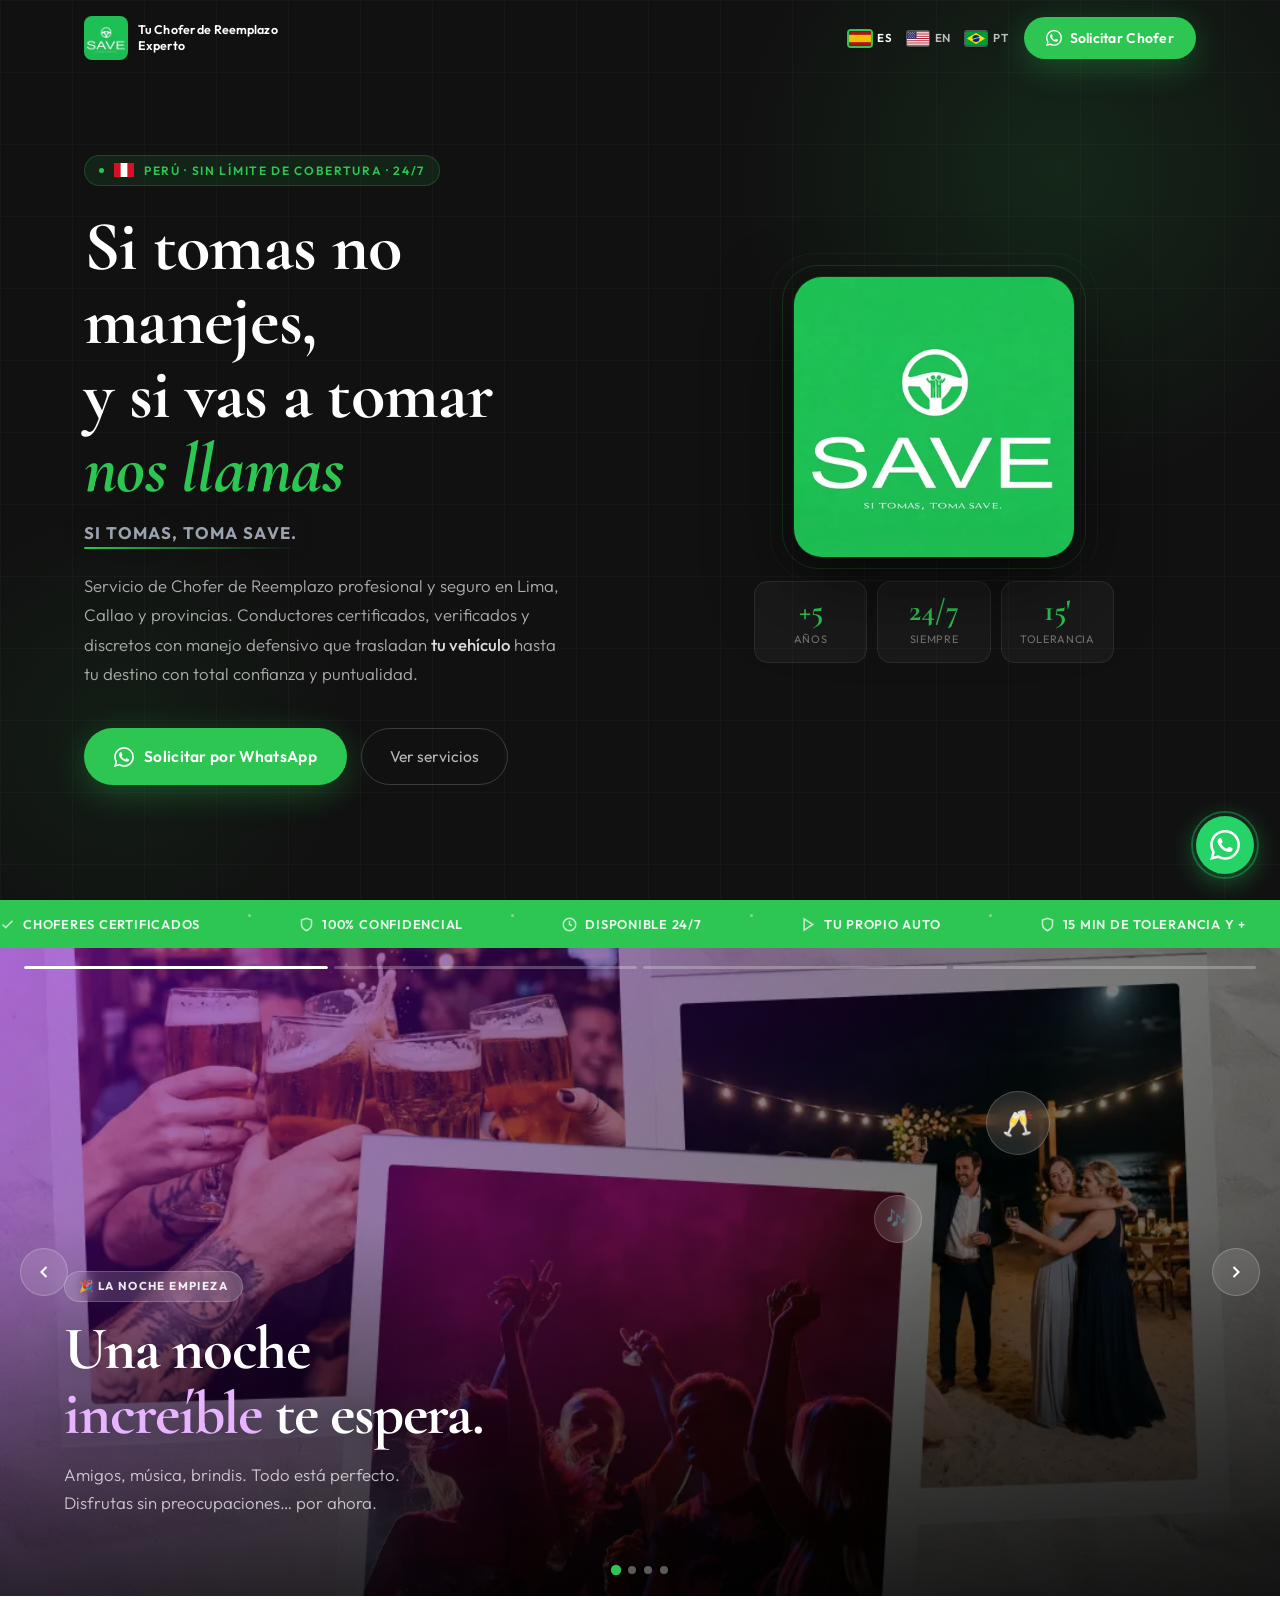
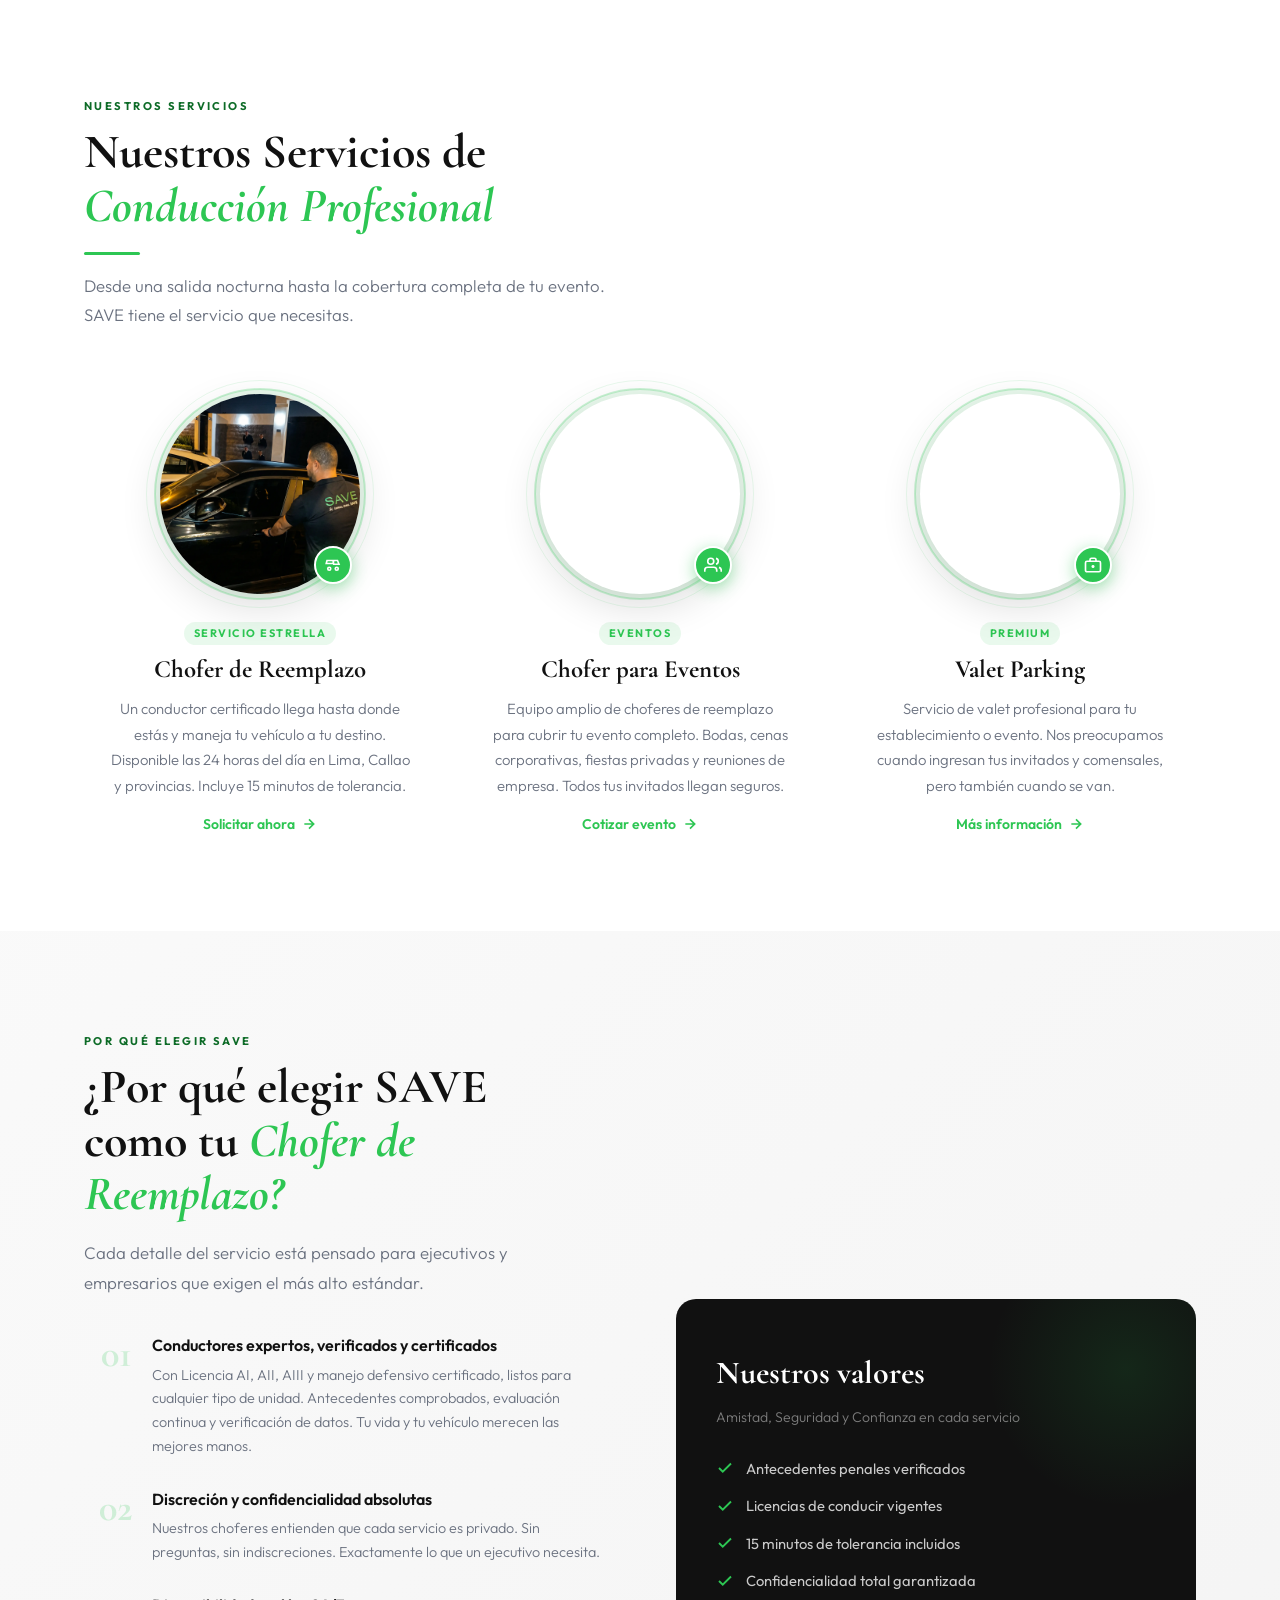
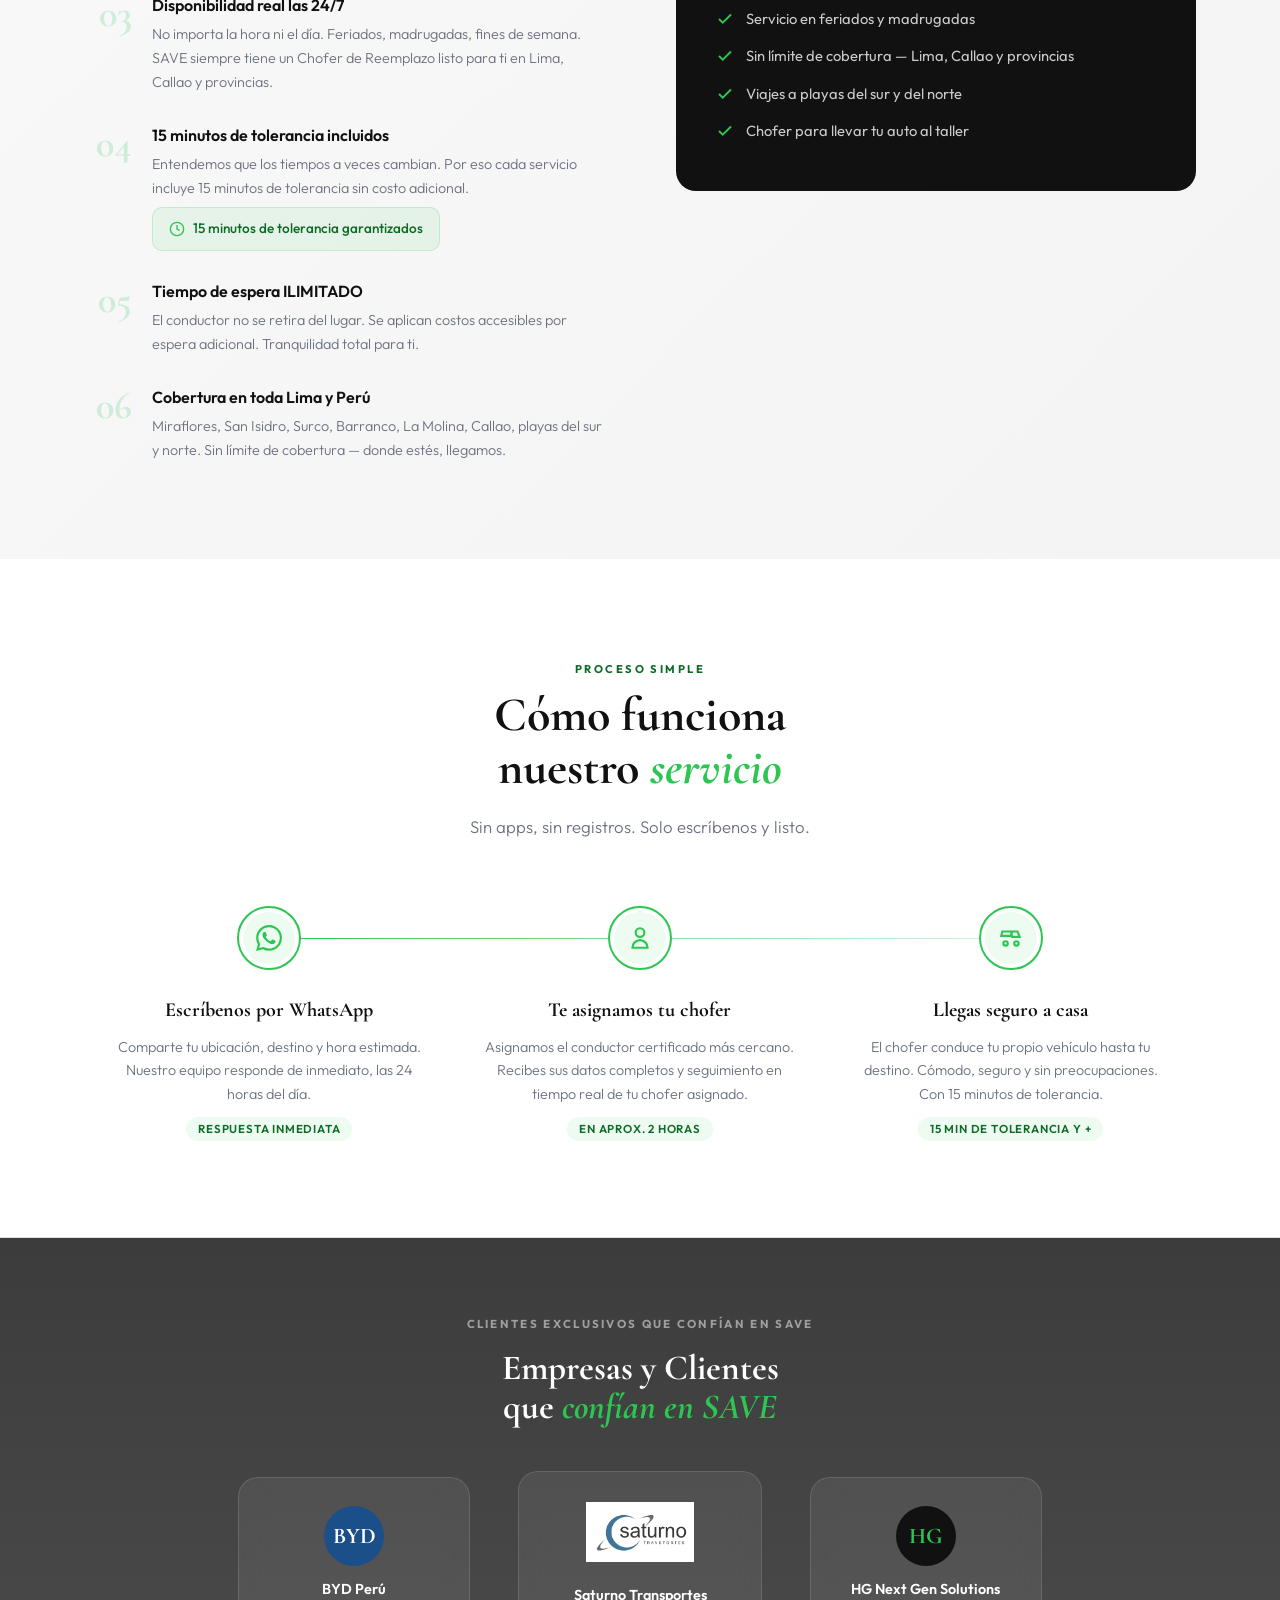
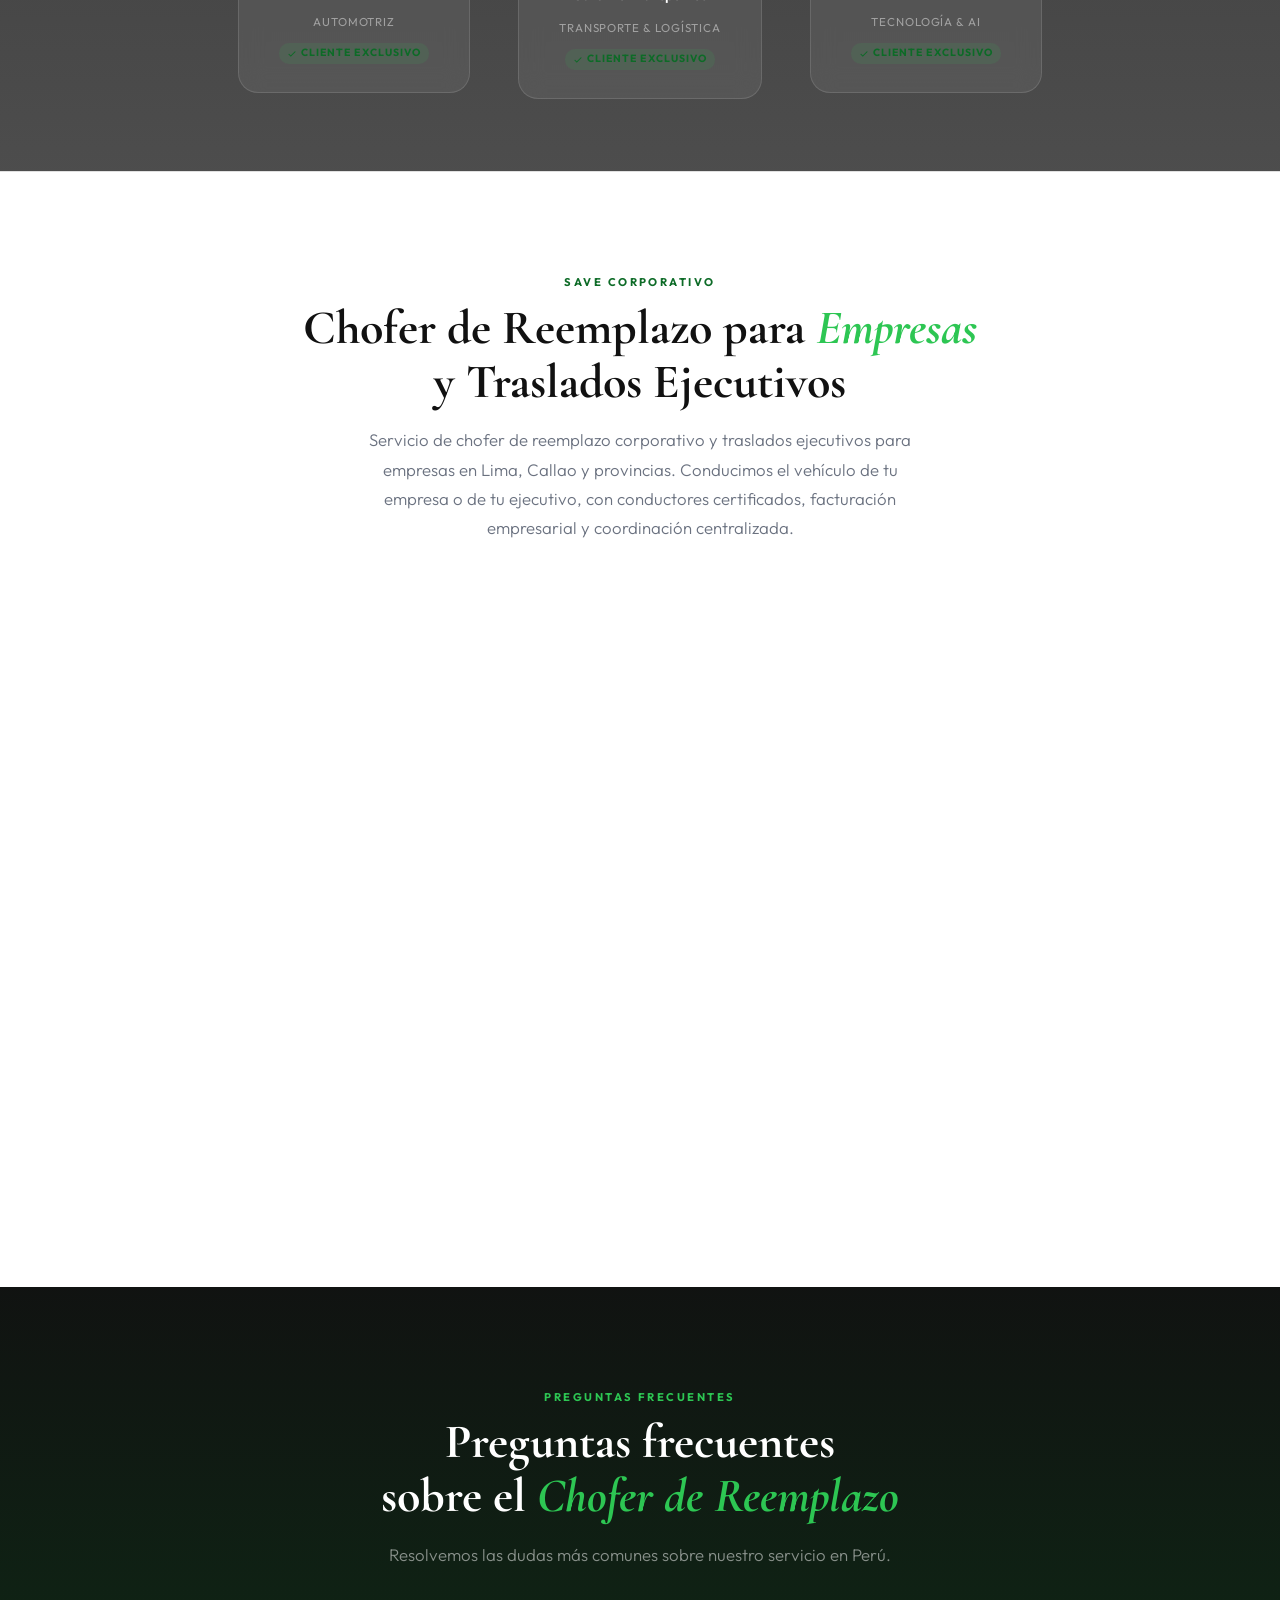
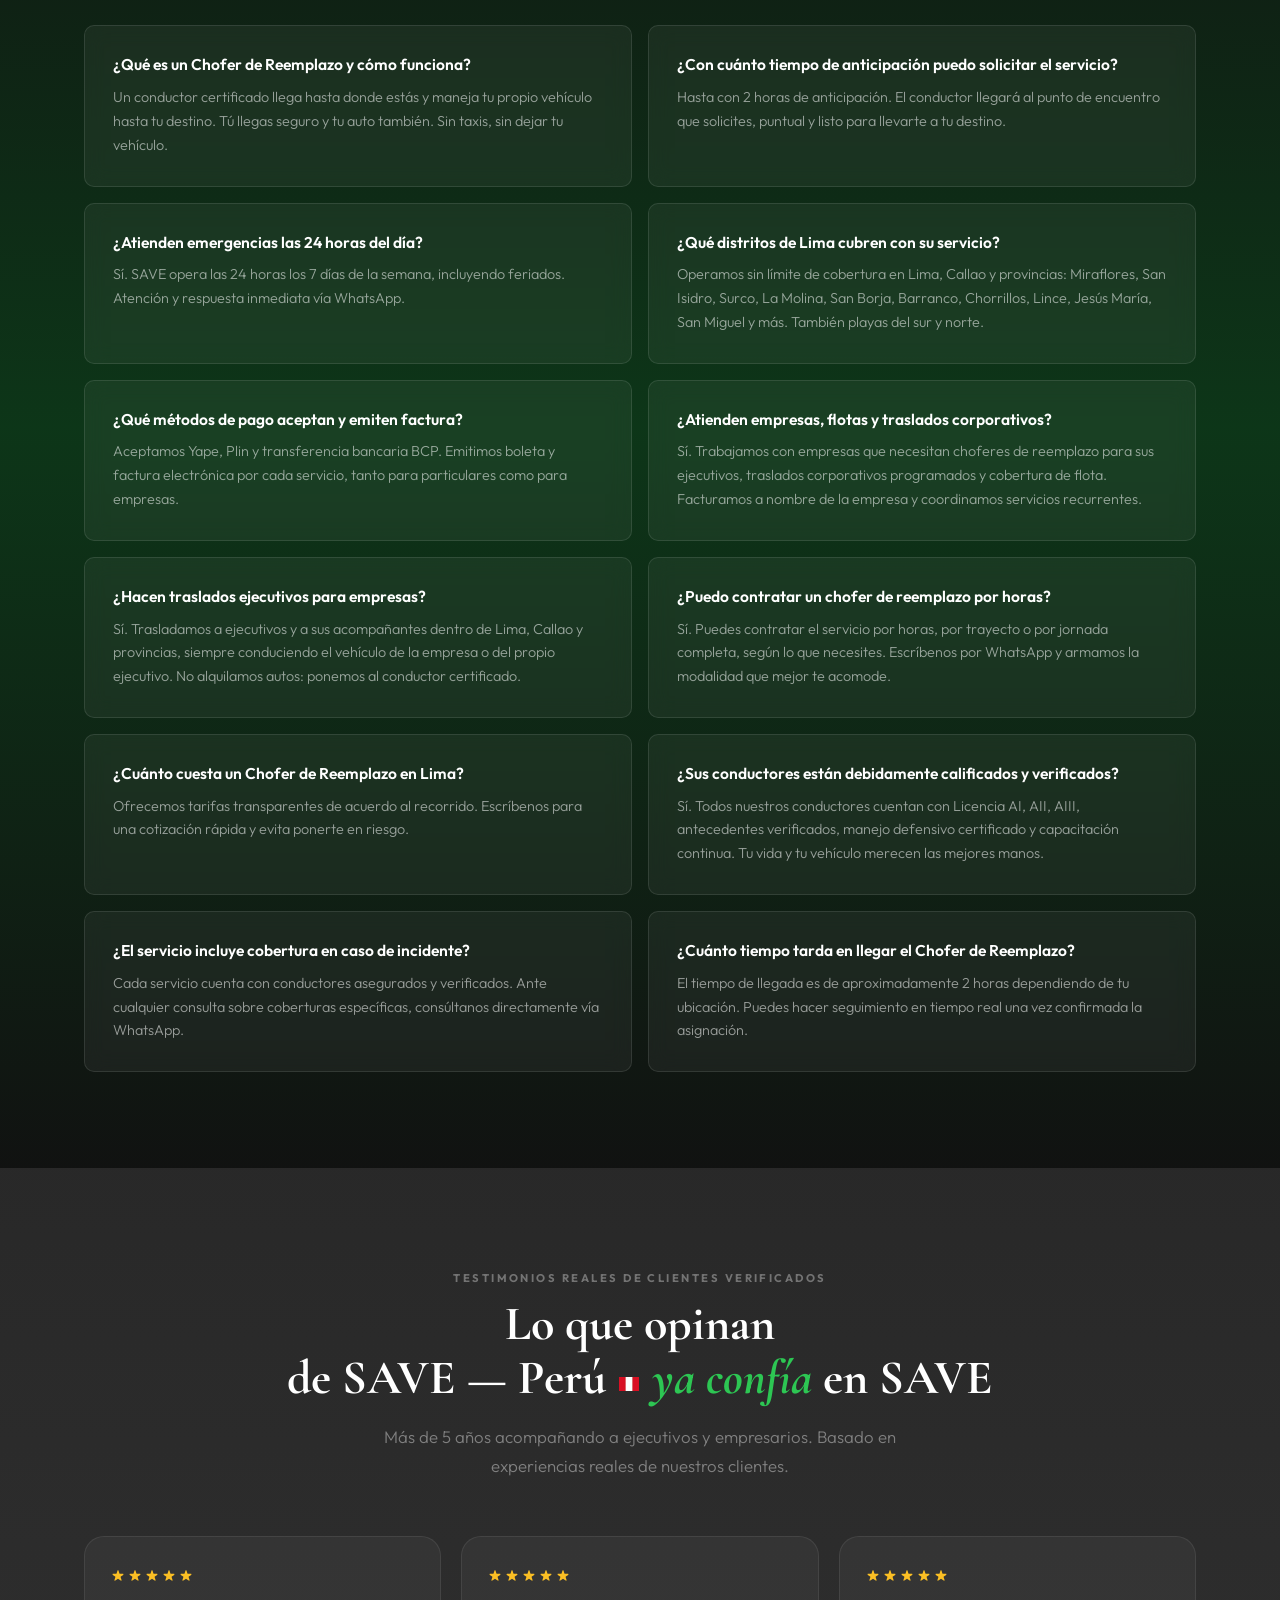
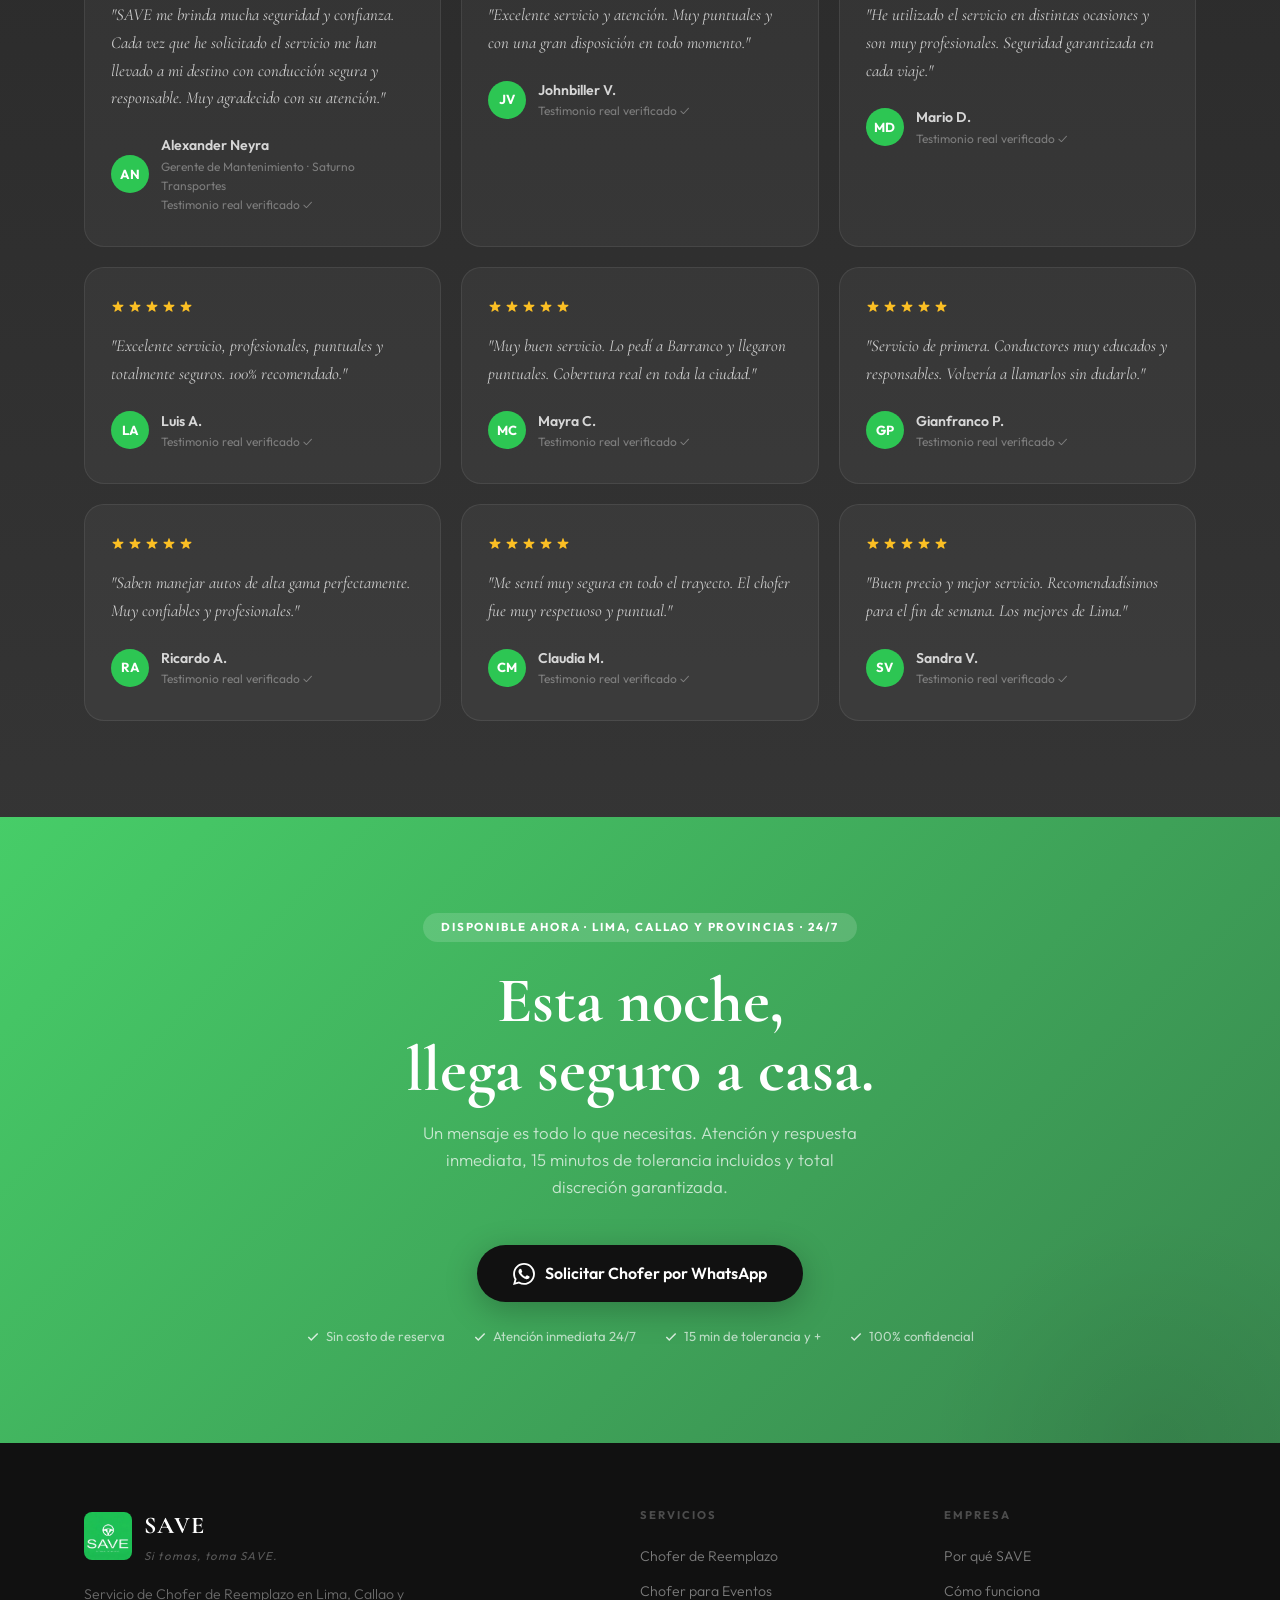
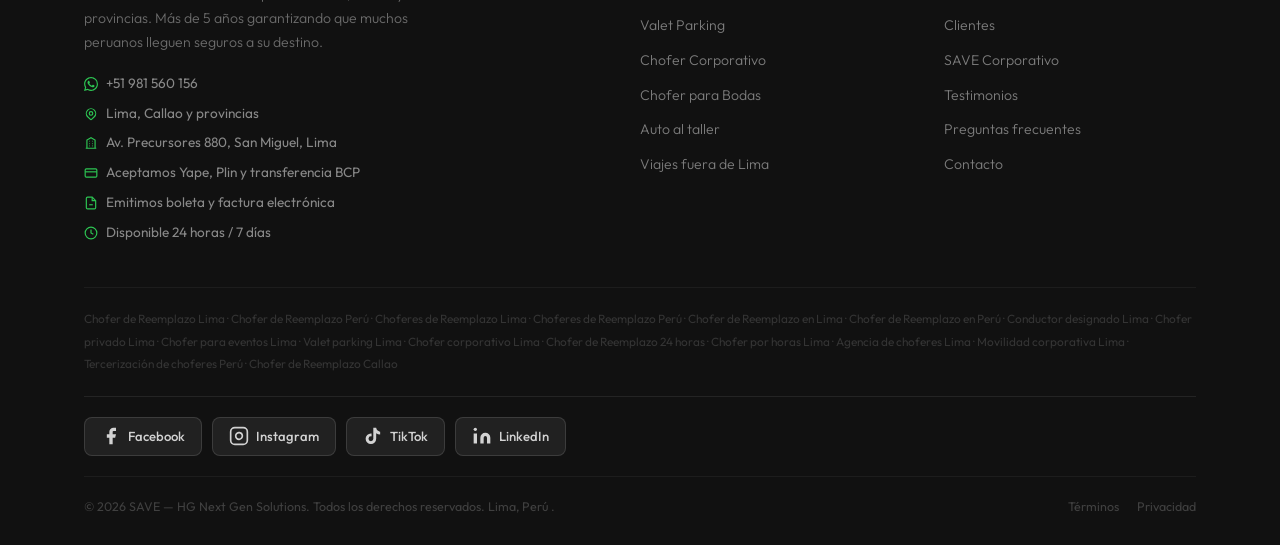
==== index.html @ 6f9591ce "Banderas SVG en el selector de idioma (ES/EN/PT)" ====
<!DOCTYPE html>
<html lang="es-PE">
<head>
  <meta charset="UTF-8" />
  <meta name="viewport" content="width=device-width, initial-scale=1.0" />
  <title>Chofer de Reemplazo en Lima 24/7 — SAVE | Traslados Ejecutivos</title>
  <meta name="description" content="Un conductor certificado maneja tu propio auto y te lleva seguro. 24/7 en Lima, Callao y provincias. Empresas y particulares. Cotiza por WhatsApp." />
  <meta name="keywords" content="Chofer de Reemplazo Lima, chofer de reemplazo, choferes de reemplazo, chofer de reemplazo para empresas, chofer de reemplazo corporativo, chofer de reemplazo particular, chofer de reemplazo 24 horas, chofer de reemplazo por horas Lima, traslados ejecutivos, empresa de traslados ejecutivos, servicio de transporte privado Lima, servicio de movilidad particular en Lima, conductor de reemplazo, servicio de chofer privado, chofer corporativo Lima, flota corporativa, conductor designado Lima, chofer para eventos Lima, chofer privado Lima, Chofer de Reemplazo Callao" />
  <meta name="author" content="SAVE — Chofer de Reemplazo Lima" />
  <meta name="robots" content="index, follow" />
  <meta name="google-site-verification" content="8U-Eb5mYqt-9U6mN5gyjgRgYLU6bszNLMTOVDiZN3jU" />
  <link rel="icon" type="image/x-icon" href="favicon.ico" />
  <link rel="icon" type="image/png" sizes="32x32" href="favicon-32x32.png" />
  <link rel="icon" type="image/png" sizes="16x16" href="favicon-16x16.png" />
  <link rel="apple-touch-icon" sizes="180x180" href="apple-touch-icon.png" />
  <link rel="manifest" href="site.webmanifest" />
  <link rel="canonical" href="https://tomasave.com/" />
  <link rel="alternate" hreflang="es-PE" href="https://tomasave.com/" />
  <link rel="alternate" hreflang="es" href="https://tomasave.com/" />
  <link rel="alternate" hreflang="en" href="https://tomasave.com/en.html" />
  <link rel="alternate" hreflang="pt" href="https://tomasave.com/pt.html" />
  <link rel="alternate" hreflang="x-default" href="https://tomasave.com/" />
  <!-- SEO: cobertura geográfica -->
  <meta name="geo.region" content="PE-LIM" />
  <meta name="geo.placename" content="San Miguel, Lima, Perú" />
  <meta name="geo.position" content="-12.0689567;-77.0993315" />
  <meta name="ICBM" content="-12.0689567, -77.0993315" />
  <link rel="preload" as="image" href="logo-save-hero.webp" fetchpriority="high" />
  <link rel="preload" as="image" href="logo-save-nav.webp" />



  <!-- Meta Pixel (Facebook / Instagram Ads) -->
  <!-- REEMPLAZAR "TU_PIXEL_ID_AQUI" con tu ID real — business.facebook.com → Events Manager → Crear píxel -->
  <script>
    !function(f,b,e,v,n,t,s){if(f.fbq)return;n=f.fbq=function(){n.callMethod?
    n.callMethod.apply(n,arguments):n.queue.push(arguments)};if(!f._fbq)f._fbq=n;
    n.push=n;n.loaded=!0;n.version='2.0';n.queue=[];t=b.createElement(e);t.async=!0;
    t.src=v;s=b.getElementsByTagName(e)[0];s.parentNode.insertBefore(t,s)}(window,
    document,'script','https://connect.facebook.net/en_US/fbevents.js');
    // Al obtener el Pixel ID real, reemplazar la línea de abajo por: var SAVE_PIXEL_ID = '1234567890';
    var SAVE_PIXEL_ID = '';
    if (SAVE_PIXEL_ID) { fbq('init', SAVE_PIXEL_ID); fbq('track', 'PageView'); }
  </script>
  <!-- Al tener el Pixel ID, descomentar y reemplazar TU_PIXEL_ID:
  <noscript>
    <img height="1" width="1" style="display:none"
    src="https://www.facebook.com/tr?id=TU_PIXEL_ID&ev=PageView&noscript=1" alt=""/>
  </noscript>
  -->
  <!-- Fin Meta Pixel -->

  <!-- Google Analytics 4 (GA4) -->
  <script async src="https://www.googletagmanager.com/gtag/js?id=G-GT6MZ23KWT" defer></script>
  <script defer>
    window.dataLayer = window.dataLayer || [];
    function gtag(){dataLayer.push(arguments);}
    gtag('js', new Date());
    gtag('config', 'G-GT6MZ23KWT', {'send_page_view': true});
  </script>
  <!-- End Google Analytics 4 -->
  <meta property="og:type" content="website" />
  <meta property="og:url" content="https://tomasave.com/" />
  <meta property="og:title" content="Chofer de Reemplazo en Lima 24/7 — SAVE | Traslados Ejecutivos" />
  <meta property="og:description" content="Un conductor certificado maneja tu propio auto y te lleva seguro. 24/7 en Lima, Callao y provincias. Empresas y particulares. Cotiza por WhatsApp." />
  <meta property="og:image" content="https://tomasave.com/og-image.jpg" />
  <meta property="og:locale" content="es_PE" />
  <meta property="og:site_name" content="SAVE" />
  <meta name="twitter:card" content="summary_large_image" />
  <meta name="twitter:title" content="Chofer de Reemplazo en Lima 24/7 — SAVE | Traslados Ejecutivos" />
  <meta name="twitter:description" content="Un conductor certificado maneja tu propio auto y te lleva seguro. 24/7 en Lima, Callao y provincias. Empresas y particulares. Cotiza por WhatsApp." />
  <meta name="twitter:image" content="https://tomasave.com/og-image.jpg" />

  <script type="application/ld+json">
  {
    "@context": "https://schema.org",
    "@type": "LocalBusiness",
    "@id": "https://tomasave.com/#business",
    "contactPoint": {
      "@type": "ContactPoint",
      "contactType": "customer service",
      "telephone": "+51981560156",
      "availableLanguage": ["es"],
      "areaServed": "PE",
      "contactOption": "TollFree"
    },
    "image": ["https://tomasave.com/og-image.jpg","https://tomasave.com/logo-save-hero.webp"],
    "logo": "https://tomasave.com/logo-save-hero.webp",
    "name": "SAVE — Chofer de Reemplazo Lima",
    "description": "Servicio de Chofer de Reemplazo premium en Lima Metropolitana. Conductores certificados, discretos y disponibles 24/7.",
    "url": "https://tomasave.com",
    "telephone": "+51981560156",
    "priceRange": "$$$$",
    "paymentAccepted": "Yape, Plin, Transferencia bancaria BCP",
    "currenciesAccepted": "PEN",
    "foundingDate": "2019",
    "address": {
      "@type": "PostalAddress",
      "streetAddress": "Av. Precursores 880",
      "addressLocality": "San Miguel",
      "addressRegion": "Lima",
      "postalCode": "15087",
      "addressCountry": "PE"
    },
    "geo": {
      "@type": "GeoCoordinates",
      "latitude": -12.0689567,
      "longitude": -77.0993315
    },
    "hasMap": "https://www.google.com/maps/place/SAVE+-+Chofer+de+Reemplazo+Lima/@-12.0689567,-77.0993315,17z",
    "openingHoursSpecification": [{
      "@type": "OpeningHoursSpecification",
      "dayOfWeek": ["Monday","Tuesday","Wednesday","Thursday","Friday","Saturday","Sunday"],
      "opens": "00:00",
      "closes": "23:59"
    }],
    "areaServed": ["Lima", "Callao", "Lima, Callao y provincias", "Perú"],
    "hasOfferCatalog": {
      "@type": "OfferCatalog",
      "name": "Servicios SAVE",
      "itemListElement": [
        {"@type":"Offer","name":"Chofer de Reemplazo","description":"Conductor certificado que maneja tu propio vehículo 24/7"},
        {"@type":"Offer","name":"Chofer para Eventos","description":"Equipo amplio de choferes de reemplazo para tu evento"},
        {"@type":"Offer","name":"Valet Parking","description":"Servicio de valet parking premium en Lima"}
      ]
    },
    "sameAs": [
      "https://wa.me/51981560156",
      "https://www.google.com/maps/place/SAVE+-+Chofer+de+Reemplazo+Lima/@-12.0689567,-77.0993315,17z",
      "https://www.facebook.com/savechoferesdereemplazo",
      "https://www.instagram.com/savechoferesdereemplazo"
    ],
    "aggregateRating": {
      "@type": "AggregateRating",
      "ratingValue": "5.0",
      "reviewCount": "48",
      "bestRating": "5",
      "worstRating": "1"
    },
    "review": [
      {
        "@type": "Review",
        "author": {"@type": "Person", "name": "Alexander Neyra"},
        "reviewRating": {"@type": "Rating", "ratingValue": "5", "bestRating": "5"},
        "reviewBody": "SAVE me brinda mucha seguridad y confianza. Conducción segura y responsable, muy agradecido con su atención y servicio.",
        "datePublished": "2026-01-15"
      },
      {
        "@type": "Review",
        "author": {"@type": "Person", "name": "Luis A."},
        "reviewRating": {"@type": "Rating", "ratingValue": "5", "bestRating": "5"},
        "reviewBody": "Excelente servicio, profesionales, puntuales y totalmente seguros. 100% recomendado.",
        "datePublished": "2025-12-10"
      },
      {
        "@type": "Review",
        "author": {"@type": "Person", "name": "Ricardo A."},
        "reviewRating": {"@type": "Rating", "ratingValue": "5", "bestRating": "5"},
        "reviewBody": "Saben manejar autos de alta gama perfectamente. Muy confiables y profesionales.",
        "datePublished": "2025-11-20"
      },
      {
        "@type": "Review",
        "author": {"@type": "Person", "name": "Claudia M."},
        "reviewRating": {"@type": "Rating", "ratingValue": "5", "bestRating": "5"},
        "reviewBody": "Me sentí muy segura en todo el trayecto. El chofer fue muy respetuoso y puntual.",
        "datePublished": "2025-10-05"
      },
      {
        "@type": "Review",
        "author": {"@type": "Person", "name": "Gianfranco P."},
        "reviewRating": {"@type": "Rating", "ratingValue": "5", "bestRating": "5"},
        "reviewBody": "Servicio de primera. Conductores muy educados y responsables.",
        "datePublished": "2025-09-18"
      }
    ]
  }
  </script>

  <script type="application/ld+json">
  {
    "@context": "https://schema.org",
    "@type": "FAQPage",
    "mainEntity": [
      {"@type":"Question","name":"¿Qué es un Chofer de Reemplazo y cómo funciona?","acceptedAnswer":{"@type":"Answer","text":"Un conductor certificado llega hasta donde estás y maneja tu propio vehículo hasta tu destino. Tú llegas seguro y tu auto también. Sin taxis, sin dejar tu vehículo."}},
      {"@type":"Question","name":"¿Con cuánto tiempo de anticipación puedo solicitar el servicio de Chofer de Reemplazo?","acceptedAnswer":{"@type":"Answer","text":"Hasta con 2 horas de anticipación. El conductor llegará al punto de encuentro que solicites, puntual y listo para llevarte a tu destino."}},
      {"@type":"Question","name":"¿Atienden emergencias las 24 horas del día?","acceptedAnswer":{"@type":"Answer","text":"Sí. SAVE opera las 24 horas los 7 días de la semana, incluyendo feriados. Atención y respuesta inmediata vía WhatsApp."}},
      {"@type":"Question","name":"¿Qué distritos de Lima cubren con su servicio?","acceptedAnswer":{"@type":"Answer","text":"Operamos sin límite de cobertura en Lima, Callao y provincias: Miraflores, San Isidro, Surco, La Molina, San Borja, Barranco, Chorrillos, Lince, Jesús María, San Miguel y más. También playas del sur y norte."}},
      {"@type":"Question","name":"¿Qué métodos de pago aceptan y emiten factura?","acceptedAnswer":{"@type":"Answer","text":"Aceptamos Yape, Plin y transferencia bancaria BCP. Emitimos boleta y factura electrónica por cada servicio, tanto para particulares como para empresas."}},
      {"@type":"Question","name":"¿Atienden empresas, flotas y traslados corporativos?","acceptedAnswer":{"@type":"Answer","text":"Sí. Trabajamos con empresas que necesitan choferes de reemplazo para sus ejecutivos, traslados corporativos programados y cobertura de flota. Facturamos a nombre de la empresa y coordinamos servicios recurrentes."}},
      {"@type":"Question","name":"¿Hacen traslados ejecutivos para empresas?","acceptedAnswer":{"@type":"Answer","text":"Sí. Trasladamos a ejecutivos y a sus acompañantes dentro de Lima, Callao y provincias, siempre conduciendo el vehículo de la empresa o del propio ejecutivo. No alquilamos autos: ponemos al conductor certificado."}},
      {"@type":"Question","name":"¿Puedo contratar un chofer de reemplazo por horas?","acceptedAnswer":{"@type":"Answer","text":"Sí. Puedes contratar el servicio por horas, por trayecto o por jornada completa, según lo que necesites. Escríbenos por WhatsApp y armamos la modalidad que mejor te acomode."}},
      {"@type":"Question","name":"¿Cuánto cuesta un Chofer de Reemplazo en Lima?","acceptedAnswer":{"@type":"Answer","text":"Ofrecemos tarifas transparentes de acuerdo al recorrido. Escríbenos para una cotización rápida y evita ponerte en riesgo."}},
      {"@type":"Question","name":"¿Sus conductores están debidamente calificados y verificados?","acceptedAnswer":{"@type":"Answer","text":"Sí. Todos nuestros conductores cuentan con Licencia AI, AII, AIII, antecedentes verificados, manejo defensivo certificado y capacitación continua."}},
      {"@type":"Question","name":"¿El servicio incluye cobertura en caso de incidente?","acceptedAnswer":{"@type":"Answer","text":"Cada servicio cuenta con conductores asegurados y verificados. Ante cualquier consulta sobre coberturas específicas, consúltanos directamente vía WhatsApp."}},
      {"@type":"Question","name":"¿Cuánto tiempo tarda en llegar el Chofer de Reemplazo?","acceptedAnswer":{"@type":"Answer","text":"El tiempo de llegada es de aproximadamente 2 horas dependiendo de tu ubicación. Puedes hacer seguimiento en tiempo real una vez confirmada la asignación."}}
    ]
  }
  </script>
  <script type="application/ld+json">
  {
    "@context": "https://schema.org",
    "@type": "Service",
    "@id": "https://tomasave.com/#service",
    "name": "SAVE — Chofer de Reemplazo Lima",
    "serviceType": "Chofer de Reemplazo",
    "description": "Servicio de Chofer de Reemplazo experto en Lima, Callao y provincias. Conductores certificados con Licencia AI, AII, AIII que manejan tu propio vehículo, disponibles 24/7 sin límite de cobertura. No somos taxi ni alquiler de autos.",
    "provider": {
      "@id": "https://tomasave.com/#business"
    },
    "url": "https://tomasave.com",
    "areaServed": [
      {
        "@type": "City",
        "name": "Lima"
      },
      {
        "@type": "City",
        "name": "Callao"
      },
      {
        "@type": "AdministrativeArea",
        "name": "Miraflores"
      },
      {
        "@type": "AdministrativeArea",
        "name": "San Isidro"
      },
      {
        "@type": "AdministrativeArea",
        "name": "Santiago de Surco"
      },
      {
        "@type": "AdministrativeArea",
        "name": "La Molina"
      },
      {
        "@type": "AdministrativeArea",
        "name": "San Borja"
      },
      {
        "@type": "AdministrativeArea",
        "name": "Barranco"
      },
      {
        "@type": "AdministrativeArea",
        "name": "San Miguel"
      },
      {
        "@type": "AdministrativeArea",
        "name": "Provincias del Perú"
      }
    ],
    "availableChannel": {
      "@type": "ServiceChannel",
      "serviceUrl": "https://wa.me/51981560156",
      "serviceType": "WhatsApp"
    },
    "hoursAvailable": [
      {
        "@type": "OpeningHoursSpecification",
        "dayOfWeek": [
          "Monday",
          "Tuesday",
          "Wednesday",
          "Thursday",
          "Friday",
          "Saturday",
          "Sunday"
        ],
        "opens": "00:00",
        "closes": "23:59"
      }
    ],
    "slogan": "Si tomas, toma SAVE."
  }
  </script>

  <link rel="preconnect" href="https://fonts.googleapis.com" />
  <link rel="preconnect" href="https://fonts.gstatic.com" crossorigin />
  <link rel="preload" as="style" href="https://fonts.googleapis.com/css2?family=Cormorant+Garamond:ital,wght@0,400;0,600;1,400&family=Outfit:wght@300;400;500;600&display=swap" />
  <link rel="stylesheet" href="https://fonts.googleapis.com/css2?family=Cormorant+Garamond:ital,wght@0,400;0,600;1,400&family=Outfit:wght@300;400;500;600&display=swap" media="print" onload="this.media='all'" />
  <noscript><link rel="stylesheet" href="https://fonts.googleapis.com/css2?family=Cormorant+Garamond:ital,wght@0,400;0,600;1,400&family=Outfit:wght@300;400;500;600&display=swap" /></noscript>

  <style>
    :root {
      /* ── Brand colors extracted from logo ── */
      --green:        #2DC653;   /* vibrant logo green */
      --green-mid:    #1AAA40;   /* slightly deeper for hover */
      --green-dark:   #0D6B27;   /* dark green for contrast */
      --green-muted:  #E8F7EC;   /* very light tint */

      --white:        #FFFFFF;
      --off-white:    #F9F9F9;
      --gray-light:   #F2F2F2;
      --gray-mid:     #E0E0E0;
      --gray-text:    #6B7280;
      --gray-dark:    #3A3A3A;
      --black:        #111111;

      --font-display: 'Cormorant Garamond', serif;
      --font-body:    'Outfit', sans-serif;

      --radius:       10px;
      --radius-lg:    20px;
      --shadow-sm:    0 2px 12px rgba(0,0,0,0.07);
      --shadow-card:  0 6px 32px rgba(0,0,0,0.09);
      --shadow-green: 0 8px 32px rgba(45,198,83,0.30);
      --transition:   0.28s cubic-bezier(0.4,0,0.2,1);
      --max-w:        1160px;
      --section-py:   96px;
    }

    *, *::before, *::after { box-sizing: border-box; margin: 0; padding: 0; }
    html { scroll-behavior: smooth; font-size: 16px; }
    body {
      font-family: var(--font-body);
      color: var(--black);
      background: var(--white);
      line-height: 1.6;
      overflow-x: hidden;
      -webkit-font-smoothing: antialiased;
    }
    img { max-width: 100%; display: block; }
    a { text-decoration: none; color: inherit; }
    ul { list-style: none; }
    .container { max-width: var(--max-w); margin: 0 auto; padding: 0 24px; }

    /* ─── SECTION HEADERS ─── */
    .section-label {
      display: inline-block;
      font-size: 0.7rem;
      font-weight: 700;
      letter-spacing: 0.22em;
      text-transform: uppercase;
      color: var(--green-dark);
      margin-bottom: 10px;
    }
    .section-title {
      font-family: var(--font-display);
      font-size: clamp(2rem, 4vw, 3rem);
      font-weight: 700;
      line-height: 1.12;
      color: var(--black);
      margin-bottom: 16px;
    }
    .section-title em { font-style: italic; color: var(--green); }
    .section-desc {
      font-size: 1.05rem;
      color: var(--gray-text);
      max-width: 560px;
      line-height: 1.75;
      font-weight: 300;
    }

    /* ─── NAVBAR ─── */
    .navbar {
      position: fixed;
      top: 0; left: 0; right: 0;
      z-index: 1000;
      padding: 16px 0;
      transition: var(--transition);
    }
    .navbar.scrolled {
      background: rgba(255,255,255,0.97);
      backdrop-filter: blur(16px);
      -webkit-backdrop-filter: blur(16px);
      padding: 10px 0;
      box-shadow: 0 1px 24px rgba(0,0,0,0.1);
    }
    .navbar-inner {
      display: flex;
      align-items: center;
      justify-content: space-between;
    }
    .nav-logo {
      display: flex;
      align-items: center;
      gap: 10px;
    }
    .nav-logo img {
      width: 44px; height: 44px;
      object-fit: cover;
      border-radius: 8px;
    }
    .nav-logo-text {
      font-family: var(--font-display);
      font-size: 1.55rem;
      font-weight: 700;
      color: var(--white);
      letter-spacing: 0.06em;
      transition: var(--transition);
    }
    .navbar.scrolled .nav-logo-text { color: var(--black); }
    /* ── Selector de idioma (banderas SVG inline) ── */
    .lang-switch {
      display: flex; align-items: center; gap: 4px;
      margin-left: auto; margin-right: 10px;
      font-size: 0.72rem; font-weight: 600; letter-spacing: 0.06em;
    }
    .lang-item {
      display: inline-flex; align-items: center; justify-content: center; gap: 6px;
      min-width: 32px; min-height: 32px; padding: 4px 5px; border-radius: 8px;
      color: rgba(255,255,255,0.72); text-decoration: none;
      transition: background-color .2s, color .2s, transform .2s;
    }
    .lang-item .flag {
      display: block; flex: none; width: 22px; height: 15px; border-radius: 2px;
      box-shadow: 0 0 0 1px rgba(255,255,255,0.28), 0 1px 3px rgba(0,0,0,0.35);
      transition: transform .2s, box-shadow .2s;
    }
    a.lang-item:hover, a.lang-item:focus-visible { background: rgba(255,255,255,0.10); color: #fff; }
    a.lang-item:hover .flag { transform: translateY(-1px); }
    a.lang-item:focus-visible { outline: 2px solid var(--green); outline-offset: 1px; }
    .lang-item.is-current { cursor: default; color: #fff; }
    .lang-item.is-current .flag { box-shadow: 0 0 0 2px var(--green), 0 1px 3px rgba(0,0,0,0.35); }
    .navbar.scrolled .lang-item { color: var(--gray-dark); }
    .navbar.scrolled .lang-item .flag { box-shadow: 0 0 0 1px rgba(0,0,0,0.18), 0 1px 3px rgba(0,0,0,0.18); }
    .navbar.scrolled a.lang-item:hover, .navbar.scrolled a.lang-item:focus-visible { background: rgba(0,0,0,0.06); color: var(--black); }
    .navbar.scrolled .lang-item.is-current { color: var(--black); }
    .navbar.scrolled .lang-item.is-current .flag { box-shadow: 0 0 0 2px var(--green), 0 1px 3px rgba(0,0,0,0.18); }
    /* Pantallas < 720px: solo bandera. El código (ES/EN/PT) sigue en el DOM para lectores de pantalla y rastreadores */
    @media (max-width: 719px) {
      .lang-item { position: relative; gap: 0; min-width: 30px; padding: 4px; }
      .lang-item .lang-code {
        position: absolute; width: 1px; height: 1px; margin: -1px; padding: 0;
        overflow: hidden; clip: rect(0 0 0 0); clip-path: inset(50%); white-space: nowrap; border: 0;
      }
    }
    /* Celular (< 600px): el idioma actual no se repite; quedan las 2 banderas de los otros idiomas */
    @media (max-width: 599px) {
      .lang-item.is-current { display: none; }
      .navbar-inner { gap: 6px; }   /* respiro mínimo entre logo, banderas y botón */
    }
    @media (max-width: 380px) {
      .lang-switch { margin-right: 6px; gap: 2px; }
      .lang-item { min-width: 28px; padding: 4px 3px; }
      .lang-item .flag { width: 20px; height: 14px; }
      .nav-logo-text { font-size: 0.7rem !important; }   /* el lema lleva font-size inline; evita que palabras largas (p. ej. "Especialista") choquen con las banderas */
    }
    /* Muy angosto (iPhone SE 1.ª gen., 320px): el lema del logo se oculta visualmente para no chocar con las banderas */
    @media (max-width: 340px) {
      .nav-logo img { flex: none; }
      .nav-logo-text {
        position: absolute; width: 1px; height: 1px; margin: -1px; padding: 0;
        overflow: hidden; clip: rect(0 0 0 0); clip-path: inset(50%); white-space: nowrap; border: 0;
      }
    }
    @media (prefers-reduced-motion: reduce) { .lang-item, .lang-item .flag { transition: none; } }

    .nav-cta {
      display: inline-flex;
      align-items: center;
      gap: 8px;
      background: var(--green);
      color: var(--white);
      padding: 10px 22px;
      border-radius: 50px;
      font-size: 0.875rem;
      font-weight: 600;
      letter-spacing: 0.02em;
      transition: var(--transition);
      box-shadow: var(--shadow-green);
    }
    .nav-cta:hover {
      background: var(--green-mid);
      transform: translateY(-1px);
      box-shadow: 0 12px 36px rgba(45,198,83,0.4);
    }
    .nav-cta svg { width: 16px; height: 16px; }
    @media (max-width: 600px) {
      .nav-cta {
        display: flex;
        align-items: center;
        justify-content: center;
        text-align: center;
        padding: 10px 16px;
        gap: 6px;
      }
      .nav-cta span { display: block; }
    }

    /* ─── HERO ─── */
    .hero {
      min-height: 100vh;
      background: var(--black);
      display: flex;
      align-items: center;
      position: relative;
      overflow: hidden;
      padding: 120px 0 80px;
    }
    /* Subtle green radial glow */
    .hero::before {
      content: '';
      position: absolute;
      top: -20%; right: -10%;
      width: 700px; height: 700px;
      background: radial-gradient(circle, rgba(45,198,83,0.12) 0%, transparent 65%);
      border-radius: 50%;
      pointer-events: none;
    }
    .hero::after {
      content: '';
      position: absolute;
      bottom: -10%; left: -10%;
      width: 500px; height: 500px;
      background: radial-gradient(circle, rgba(45,198,83,0.07) 0%, transparent 65%);
      border-radius: 50%;
      pointer-events: none;
    }
    /* Thin grid overlay */
    .hero-grid {
      position: absolute;
      inset: 0;
      background-image:
        linear-gradient(rgba(255,255,255,0.025) 1px, transparent 1px),
        linear-gradient(90deg, rgba(255,255,255,0.025) 1px, transparent 1px);
      background-size: 72px 72px;
      pointer-events: none;
    }
    .hero-content {
      position: relative;
      z-index: 2;
      display: grid;
      grid-template-columns: 1fr 1fr;
      align-items: center;
      gap: 64px;
    }
    .hero-tag {
      display: inline-flex;
      align-items: center;
      gap: 8px;
      background: rgba(45,198,83,0.1);
      border: 1px solid rgba(45,198,83,0.25);
      color: var(--green);
      padding: 5px 14px;
      border-radius: 50px;
      font-size: 0.75rem;
      font-weight: 600;
      letter-spacing: 0.14em;
      text-transform: uppercase;
      margin-bottom: 24px;
      animation: fadeUp 0.5s ease both;
    }
    .hero-tag::before {
      content: '';
      width: 5px; height: 5px;
      background: var(--green);
      border-radius: 50%;
      animation: blink 2s infinite;
    }
    .hero-h1 {
      font-family: var(--font-display);
      font-size: clamp(3rem, 5.5vw, 4.8rem);
      font-weight: 700;
      color: var(--white);
      line-height: 1.05;
      letter-spacing: -0.01em;
      margin-bottom: 16px;
      animation: fadeUp 0.5s 0.08s ease both;
    }
    .hero-h1 em { font-style: italic; color: var(--green); }
    .hero-slogan {
      font-family: var(--font-display);
      font-size: clamp(2rem, 4.5vw, 3.4rem);
      font-style: italic;
      font-weight: 700;
      color: var(--green);
      letter-spacing: 0.04em;
      line-height: 1.1;
      margin-bottom: 28px;
      animation: fadeUp 0.5s 0.16s ease both;
      text-shadow: 0 0 48px rgba(45,198,83,0.3);
      position: relative;
      display: inline-block;
    }
    .hero-slogan::after {
      content: '';
      position: absolute;
      bottom: -6px;
      left: 0;
      width: 100%;
      height: 2px;
      background: linear-gradient(90deg, var(--green), transparent);
      border-radius: 2px;
    }
    .hero-desc {
      font-size: 1.05rem;
      color: rgba(255,255,255,0.65);
      line-height: 1.75;
      max-width: 480px;
      margin-bottom: 40px;
      font-weight: 300;
      animation: fadeUp 0.5s 0.24s ease both;
    }
    .hero-actions {
      display: flex;
      flex-wrap: wrap;
      gap: 14px;
      animation: fadeUp 0.5s 0.32s ease both;
    }
    /* Buttons */
    .btn-wa {
      display: inline-flex;
      align-items: center;
      gap: 10px;
      background: var(--green);
      color: var(--white);
      padding: 15px 30px;
      border-radius: 50px;
      font-size: 0.975rem;
      font-weight: 600;
      letter-spacing: 0.02em;
      transition: var(--transition);
      box-shadow: var(--shadow-green);
      position: relative;
      overflow: hidden;
    }
    .btn-wa:hover {
      background: var(--green-mid);
      transform: translateY(-2px);
      box-shadow: 0 14px 44px rgba(45,198,83,0.45);
    }
    .btn-wa svg { width: 20px; height: 20px; flex-shrink: 0; }
    .btn-outline {
      display: inline-flex;
      align-items: center;
      gap: 8px;
      background: transparent;
      color: rgba(255,255,255,0.7);
      padding: 15px 28px;
      border-radius: 50px;
      font-size: 0.975rem;
      font-weight: 400;
      border: 1px solid rgba(255,255,255,0.18);
      transition: var(--transition);
    }
    .btn-outline:hover {
      background: rgba(255,255,255,0.06);
      color: var(--white);
      border-color: rgba(255,255,255,0.35);
    }
    /* Hero right */
    .hero-visual {
      display: flex;
      flex-direction: column;
      align-items: center;
      gap: 24px;
      animation: fadeUp 0.7s 0.15s ease both;
    }
    .hero-logo-frame {
      position: relative;
      width: 280px; height: 280px;
    }
    .hero-logo-frame::before {
      content: '';
      position: absolute;
      inset: -12px;
      border-radius: 36px;
      border: 1px solid rgba(45,198,83,0.2);
      animation: rotateBorder 8s linear infinite;
    }
    .hero-logo-frame::after {
      content: '';
      position: absolute;
      inset: -24px;
      border-radius: 44px;
      border: 1px solid rgba(45,198,83,0.08);
    }
    .hero-logo-frame img {
      width: 100%; height: 100%;
      object-fit: cover;
      border-radius: 28px;
      box-shadow: 0 32px 80px rgba(0,0,0,0.5), 0 0 0 1px rgba(45,198,83,0.15);
      position: relative;
      z-index: 1;
    }
    .hero-stats {
      display: grid;
      grid-template-columns: repeat(3,1fr);
      gap: 10px;
      width: 100%;
      max-width: 360px;
    }
    .hero-stat {
      background: rgba(255,255,255,0.04);
      border: 1px solid rgba(255,255,255,0.08);
      border-radius: 14px;
      padding: 14px 10px;
      text-align: center;
      backdrop-filter: blur(4px);
    }
    .hero-stat-num {
      font-family: var(--font-display);
      font-size: 1.9rem;
      font-weight: 700;
      color: var(--green);
      line-height: 1;
      margin-bottom: 4px;
    }
    .hero-stat-label {
      font-size: 0.68rem;
      color: rgba(255,255,255,0.4);
      letter-spacing: 0.06em;
      text-transform: uppercase;
    }
    .scroll-hint {
      position: absolute;
      bottom: 28px; right: 40px;
      display: flex;
      flex-direction: column;
      align-items: center;
      gap: 4px;
      color: rgba(255,255,255,0.3);
      font-size: 0.6rem;
      letter-spacing: 0.14em;
      text-transform: uppercase;
      animation: fadeIn 1s 1.2s both;
    }
    .scroll-line { display: none; }
    .scroll-hint::after {
      content: '';
      display: block;
      width: 10px;
      height: 10px;
      border-right: 1.5px solid rgba(255,255,255,0.35);
      border-bottom: 1.5px solid rgba(255,255,255,0.35);
      transform: rotate(45deg);
      animation: arrowBounce 1.4s 1.2s ease-in-out infinite;
    }
    @keyframes arrowBounce {
      0%, 100% { transform: rotate(45deg) translateY(0); opacity: 0.3; }
      50%       { transform: rotate(45deg) translateY(5px); opacity: 0.8; }
    }
    @media (max-width: 768px) {
      .scroll-hint { display: none; }
    }

    /* ─── TRUST BAR ─── */
    .trust-bar {
      background: var(--green);
      padding: 14px 0;
      overflow: hidden;
    }
    .trust-track {
      display: flex;
      gap: 48px;
      white-space: nowrap;
      animation: marquee 22s linear infinite;
    }
    .trust-item {
      display: flex;
      align-items: center;
      gap: 8px;
      font-size: 0.8rem;
      font-weight: 600;
      color: rgba(255,255,255,0.9);
      letter-spacing: 0.06em;
      text-transform: uppercase;
      flex-shrink: 0;
    }
    .trust-item svg { width: 15px; height: 15px; color: rgba(255,255,255,0.7); }
    .trust-sep {
      width: 3px; height: 3px;
      background: rgba(255,255,255,0.4);
      border-radius: 50%;
      flex-shrink: 0;
    }

    /* ══════════════════════════════════════════
       STORY CAMPAIGN BANNER
    ══════════════════════════════════════════ */
    .story-banner {
      width: 100%;
      position: relative;
      overflow: hidden;
      background: #000;
    }
    .story-track-wrap {
      position: relative;
      width: 100%;
      height: clamp(480px, 72vh, 680px);
      overflow: hidden;
    }

    /* ── Slides ── */
    .story-slides { position: relative; width: 100%; height: 100%; }
    .story-slide {
      position: absolute;
      inset: 0;
      opacity: 0;
      transition: opacity 0.7s cubic-bezier(0.4,0,0.2,1);
      pointer-events: none;
    }
    .story-slide.active {
      opacity: 1;
      pointer-events: auto;
    }

    /* ── Background image ── */
    .story-img {
      position: absolute;
      inset: 0;
      background-size: cover;
      background-position: center;
      transform: scale(1.06);
      transition: transform 6s ease-out;
    }
    .story-slide.active .story-img { transform: scale(1); }

    /* ── Overlays per slide ── */
    .story-overlay {
      position: absolute;
      inset: 0;
    }
    .story-overlay--party {
      background: linear-gradient(135deg, rgba(120,0,200,0.55) 0%, rgba(0,0,0,0.50) 60%, rgba(0,0,0,0.72) 100%);
    }
    .story-overlay--accident {
      background: linear-gradient(160deg, rgba(180,0,0,0.65) 0%, rgba(0,0,0,0.55) 50%, rgba(0,0,0,0.80) 100%);
    }
    .story-overlay--save {
      background: linear-gradient(135deg, rgba(17,17,17,0.70) 0%, rgba(45,198,83,0.28) 50%, rgba(13,107,39,0.65) 100%);
    }
    .story-overlay--sleep {
      background: linear-gradient(160deg, rgba(10,30,60,0.70) 0%, rgba(17,17,17,0.60) 50%, rgba(17,17,17,0.82) 100%);
    }

    /* ── Content ── */
    .story-content {
      position: absolute;
      bottom: 0; left: 0; right: 0;
      padding: 52px 64px 80px;
      display: flex;
      flex-direction: column;
      gap: 14px;
      background: linear-gradient(to top, rgba(0,0,0,0.70) 0%, transparent 100%);
    }
    .story-pill {
      display: inline-flex;
      align-items: center;
      gap: 6px;
      font-size: 0.72rem;
      font-weight: 700;
      letter-spacing: 0.12em;
      text-transform: uppercase;
      color: rgba(255,255,255,0.9);
      background: rgba(255,255,255,0.15);
      backdrop-filter: blur(8px);
      padding: 5px 14px;
      border-radius: 30px;
      border: 1px solid rgba(255,255,255,0.2);
      width: fit-content;
    }
    .story-pill--danger {
      background: rgba(200,30,30,0.35);
      border-color: rgba(255,80,80,0.4);
      color: #ffaaaa;
    }
    .story-pill--green {
      background: rgba(45,198,83,0.25);
      border-color: rgba(45,198,83,0.5);
      color: var(--green);
    }
    .story-pill--soft {
      background: rgba(60,120,220,0.25);
      border-color: rgba(100,160,255,0.4);
      color: #a0c4ff;
    }
    .story-headline {
      font-family: var(--font-display);
      font-size: clamp(2.2rem, 5vw, 3.8rem);
      font-weight: 900;
      color: var(--white);
      line-height: 1.08;
      letter-spacing: -0.02em;
      text-shadow: 0 4px 30px rgba(0,0,0,0.5);
      transform: translateY(12px);
      opacity: 0;
      transition: transform 0.6s 0.2s cubic-bezier(0.2,0,0,1), opacity 0.6s 0.2s ease;
    }
    .story-slide.active .story-headline {
      transform: translateY(0);
      opacity: 1;
    }
    .story-headline em {
      font-style: normal;
      color: var(--green);
    }
    .story-overlay--party ~ .story-content .story-headline em { color: #e8b4ff; }
    .story-overlay--accident ~ .story-content .story-headline em { color: #ff8080; }
    .story-overlay--sleep ~ .story-content .story-headline em { color: #a0c4ff; }

    .story-sub {
      font-size: clamp(0.9rem, 1.8vw, 1.05rem);
      color: rgba(255,255,255,0.72);
      line-height: 1.65;
      font-weight: 300;
      max-width: 520px;
      transform: translateY(10px);
      opacity: 0;
      transition: transform 0.6s 0.35s cubic-bezier(0.2,0,0,1), opacity 0.6s 0.35s ease;
    }
    .story-slide.active .story-sub { transform: translateY(0); opacity: 1; }

    /* ── CTA button (last slide) ── */
    .story-cta-btn {
      display: inline-flex;
      align-items: center;
      gap: 8px;
      background: var(--green);
      color: var(--white);
      font-weight: 700;
      font-size: 0.95rem;
      padding: 14px 28px;
      border-radius: 50px;
      margin-top: 6px;
      width: fit-content;
      box-shadow: 0 8px 30px rgba(45,198,83,0.40);
      transition: var(--transition);
      transform: translateY(10px);
      opacity: 0;
    }
    .story-slide.active .story-cta-btn {
      transform: translateY(0);
      opacity: 1;
      transition: transform 0.6s 0.5s cubic-bezier(0.2,0,0,1), opacity 0.6s 0.5s ease, background 0.25s, box-shadow 0.25s;
    }
    .story-cta-btn:hover {
      background: #25b54a;
      box-shadow: 0 12px 40px rgba(45,198,83,0.55);
      gap: 12px;
    }

    /* ── Floating bubbles ── */
    .story-bubble {
      position: absolute;
      width: 64px; height: 64px;
      border-radius: 50%;
      background: rgba(255,255,255,0.12);
      backdrop-filter: blur(10px);
      border: 1px solid rgba(255,255,255,0.2);
      display: flex; align-items: center; justify-content: center;
      font-size: 1.6rem;
      animation: bubbleFloat 4s ease-in-out infinite;
    }
    .story-bubble--1 { top: 22%; right: 18%; animation-delay: 0s; }
    .story-bubble--2 { top: 38%; right: 28%; animation-delay: 1.2s; width: 48px; height: 48px; font-size: 1.2rem; }
    @keyframes bubbleFloat {
      0%, 100% { transform: translateY(0) rotate(0deg); }
      50% { transform: translateY(-14px) rotate(6deg); }
    }

    /* ── Stat badge (slide 2) ── */
    .story-stat {
      position: absolute;
      top: 50%; right: 64px;
      transform: translateY(-50%);
      background: rgba(180,0,0,0.25);
      backdrop-filter: blur(16px);
      border: 1px solid rgba(255,80,80,0.35);
      border-radius: 20px;
      padding: 24px 28px;
      text-align: center;
      display: flex; flex-direction: column; gap: 4px;
    }
    .story-stat-num {
      font-family: var(--font-display);
      font-size: 2.8rem;
      font-weight: 900;
      color: #ff8080;
      line-height: 1;
    }
    .story-stat-label {
      font-size: 0.75rem;
      color: rgba(255,255,255,0.6);
      font-weight: 500;
      max-width: 120px;
      line-height: 1.4;
    }

    /* ── Logo badge (slide 3) ── */
    .story-logo-badge {
      position: absolute;
      top: 50%; right: 64px;
      transform: translateY(-50%);
      width: 120px; height: 120px;
      border-radius: 50%;
      background: rgba(45,198,83,0.2);
      backdrop-filter: blur(16px);
      border: 2px solid rgba(45,198,83,0.5);
      display: flex; align-items: center; justify-content: center;
      box-shadow: 0 0 0 10px rgba(45,198,83,0.07), 0 0 0 22px rgba(45,198,83,0.04);
    }
    .story-logo-badge span {
      font-family: var(--font-display);
      font-size: 1.6rem;
      font-weight: 900;
      color: var(--green);
      letter-spacing: 0.05em;
    }

    /* ── Progress bars ── */
    .story-progress {
      position: absolute;
      top: 18px; left: 24px; right: 24px;
      z-index: 10;
      display: flex;
      gap: 6px;
    }
    .story-prog-bar {
      flex: 1;
      height: 3px;
      background: rgba(255,255,255,0.25);
      border-radius: 3px;
      overflow: hidden;
    }
    .story-prog-fill {
      height: 100%;
      width: 0%;
      background: var(--white);
      border-radius: 3px;
      transition: width linear;
    }
    .story-prog-bar.done .story-prog-fill { width: 100%; transition: none; }
    .story-prog-bar.active .story-prog-fill { width: 100%; }

    /* ── Nav arrows ── */
    .story-nav {
      position: absolute;
      top: 50%; transform: translateY(-50%);
      z-index: 10;
      width: 48px; height: 48px;
      border-radius: 50%;
      background: rgba(255,255,255,0.12);
      backdrop-filter: blur(10px);
      border: 1px solid rgba(255,255,255,0.22);
      color: white;
      display: flex; align-items: center; justify-content: center;
      cursor: pointer;
      transition: background 0.2s, transform 0.2s;
    }
    .story-nav:hover {
      background: rgba(255,255,255,0.22);
      transform: translateY(-50%) scale(1.08);
    }
    .story-nav--prev { left: 20px; }
    .story-nav--next { right: 20px; }
    .story-nav svg { width: 20px; height: 20px; }

    /* ── Dots ── */
    .story-dots {
      position: absolute;
      bottom: 22px; left: 50%;
      transform: translateX(-50%);
      z-index: 10;
      display: flex; gap: 8px;
    }
    .story-dot {
      width: 8px; height: 8px;
      border-radius: 50%;
      background: rgba(255,255,255,0.35);
      border: none;
      cursor: pointer;
      transition: background 0.2s, transform 0.2s;
      padding: 0;
    }
    .story-dot.active {
      background: var(--green);
      transform: scale(1.3);
    }

    @media (max-width:768px) {
      .story-content { padding: 32px 24px 72px; }
      .story-stat, .story-logo-badge { display: none; }
      .story-bubble { display: none; }
      .story-nav { width: 38px; height: 38px; }
      .story-nav--prev { left: 10px; }
      .story-nav--next { right: 10px; }
    }

    /* ── Separator wave between story and services ── */
    .story-wave {
      display: block;
      width: 100%;
      overflow: hidden;
      line-height: 0;
      background: #000;
    }
    .story-wave svg { display: block; width: 100%; }

    /* ═══════════════════════════════════════════════ */

    /* ─── SERVICES ─── */
    .services {
      padding: var(--section-py) 0;
      background: var(--white);
    }
    .services-header { margin-bottom: 64px; }
    .services-header .section-title::after {
      content: '';
      display: block;
      width: 56px;
      height: 3px;
      background: var(--green);
      border-radius: 2px;
      margin-top: 18px;
    }
    .services-grid {
      display: grid;
      grid-template-columns: repeat(3,1fr);
      gap: 40px 28px;
    }

    /* Bubble card */
    .service-card {
      background: transparent;
      border: none;
      border-radius: 0;
      padding: 0;
      position: relative;
      display: flex;
      flex-direction: column;
      align-items: center;
      text-align: center;
      gap: 0;
      transition: var(--transition);
    }
    .service-card::after { display: none; }
    .service-card:hover { transform: translateY(-6px); box-shadow: none; border-color: transparent; }

    /* Bubble image */
    .service-bubble-wrap {
      position: relative;
      width: 200px;
      height: 200px;
      margin-bottom: 28px;
      flex-shrink: 0;
    }
    .service-bubble-wrap::before {
      content: '';
      position: absolute;
      inset: -6px;
      border-radius: 50%;
      border: 2px solid rgba(45,198,83,0.25);
      transition: var(--transition);
    }
    .service-bubble-wrap::after {
      content: '';
      position: absolute;
      inset: -14px;
      border-radius: 50%;
      border: 1px solid rgba(45,198,83,0.1);
      transition: var(--transition);
    }
    .service-card:hover .service-bubble-wrap::before {
      border-color: var(--green);
      inset: -8px;
      box-shadow: 0 0 0 4px rgba(45,198,83,0.08);
    }
    .service-bubble-wrap img {
      width: 100%;
      height: 100%;
      object-fit: cover;
      border-radius: 50%;
      display: block;
      box-shadow: 0 12px 40px rgba(0,0,0,0.14), 0 0 0 5px rgba(45,198,83,0.1);
      transition: var(--transition);
    }
    .service-card:hover .service-bubble-wrap img {
      box-shadow: 0 20px 52px rgba(0,0,0,0.18), 0 0 0 5px rgba(45,198,83,0.22);
    }

    /* Green accent dot on bubble */
    .service-bubble-badge {
      position: absolute;
      bottom: 10px;
      right: 8px;
      width: 38px;
      height: 38px;
      background: var(--green);
      border-radius: 50%;
      display: flex;
      align-items: center;
      justify-content: center;
      box-shadow: 0 4px 16px rgba(45,198,83,0.45);
      border: 2px solid white;
      z-index: 2;
    }
    .service-bubble-badge svg { width: 18px; height: 18px; color: white; }

    .service-tag {
      display: inline-block;
      font-size: 0.68rem;
      font-weight: 700;
      letter-spacing: 0.14em;
      text-transform: uppercase;
      color: var(--green);
      background: rgba(45,198,83,0.1);
      padding: 3px 10px;
      border-radius: 20px;
      width: fit-content;
      margin-bottom: 10px;
    }
    .service-card h3 {
      font-family: var(--font-display);
      font-size: 1.55rem;
      font-weight: 700;
      color: var(--black);
      line-height: 1.18;
      margin-bottom: 12px;
    }
    .service-card.highlight h3 { color: var(--black); }
    .service-card p {
      font-size: 0.93rem;
      color: var(--gray-text);
      line-height: 1.72;
      font-weight: 300;
      flex: 1;
      max-width: 300px;
    }
    .service-card.highlight p { color: var(--gray-text); }
    .service-card.highlight { background: transparent; border-color: transparent; }
    .service-card.highlight:hover { border-color: transparent; }
    /* Remove old icon styles */
    .service-icon { display: none; }
    .service-link {
      display: inline-flex;
      align-items: center;
      gap: 6px;
      font-size: 0.875rem;
      font-weight: 600;
      color: var(--green);
      transition: var(--transition);
      margin-top: 14px;
    }
    .service-link:hover { gap: 10px; }
    .service-link svg { width: 16px; height: 16px; }

    /* ─── BENEFITS ─── */
    .benefits {
      padding: var(--section-py) 0;
      background: var(--gray-light);
      background-image: none; /* loaded lazily via JS */
      background-size: cover;
      background-position: center;
      background-attachment: fixed;
      position: relative;
    }
    .benefits::before {
      content: '';
      position: absolute;
      inset: 0;
      background: linear-gradient(135deg, rgba(249,249,249,0.93) 0%, rgba(242,242,242,0.88) 100%);
      z-index: 0;
    }
    .benefits > .container { position: relative; z-index: 1; }
    .benefits-inner {
      display: grid;
      grid-template-columns: 1fr 1fr;
      gap: 72px;
      align-items: center;
    }
    .benefits-list {
      display: flex;
      flex-direction: column;
      gap: 28px;
    }
    .benefit-item {
      display: flex;
      gap: 20px;
      align-items: flex-start;
    }
    .benefit-num {
      font-family: var(--font-display);
      font-size: 2.4rem;
      font-weight: 700;
      color: rgba(45,198,83,0.2);
      line-height: 1;
      flex-shrink: 0;
      width: 48px;
      text-align: right;
      padding-top: 2px;
    }
    .benefit-text h3 {
      font-size: 1rem;
      font-weight: 600;
      color: var(--black);
      margin-bottom: 5px;
    }
    .benefit-text p {
      font-size: 0.9rem;
      color: var(--gray-text);
      line-height: 1.65;
      font-weight: 300;
    }
    /* Tolerance badge */
    .tolerance-badge {
      display: inline-flex;
      align-items: center;
      gap: 8px;
      background: rgba(45,198,83,0.08);
      border: 1px solid rgba(45,198,83,0.2);
      border-radius: 10px;
      padding: 10px 16px;
      margin-top: 6px;
      font-size: 0.85rem;
      color: var(--green-dark);
      font-weight: 500;
    }
    .tolerance-badge svg { width: 16px; height: 16px; color: var(--green); }
    .benefits-card {
      background: var(--black);
      border-radius: var(--radius-lg);
      padding: 48px 40px;
      position: relative;
      overflow: hidden;
    }
    .benefits-card::before {
      content: '';
      position: absolute;
      top: -80px; right: -80px;
      width: 300px; height: 300px;
      background: radial-gradient(circle, rgba(45,198,83,0.12) 0%, transparent 65%);
      border-radius: 50%;
    }
    .benefits-card h3 {
      font-family: var(--font-display);
      font-size: 2rem;
      color: var(--white);
      margin-bottom: 8px;
    }
    .benefits-card > p {
      color: rgba(255,255,255,0.45);
      font-size: 0.88rem;
      margin-bottom: 28px;
      font-weight: 300;
    }
    .guarantee-list { display: flex; flex-direction: column; gap: 14px; }
    .guarantee-item {
      display: flex;
      align-items: center;
      gap: 12px;
      font-size: 0.92rem;
      color: rgba(255,255,255,0.78);
    }
    .guarantee-item svg { width: 18px; height: 18px; color: var(--green); flex-shrink: 0; }

    /* ─── HOW IT WORKS ─── */
    .how {
      padding: var(--section-py) 0;
      background: var(--white);
      background-image: none; /* loaded lazily via JS */
      background-size: cover;
      background-position: center;
      background-attachment: fixed;
      position: relative;
    }
    .how::before {
      content: '';
      position: absolute;
      inset: 0;
      background: linear-gradient(180deg, rgba(255,255,255,0.95) 0%, rgba(255,255,255,0.90) 100%);
      z-index: 0;
    }
    .how > .container { position: relative; z-index: 1; }
    .how-header { text-align: center; margin-bottom: 64px; }
    .how-header .section-desc { margin: 0 auto; }
    .how-steps-row {
      display: grid;
      grid-template-columns: repeat(3,1fr);
      gap: 0;
      position: relative;
    }
    .how-steps-row::before {
      content: '';
      position: absolute;
      top: 32px;
      left: calc(16.66% + 16px);
      right: calc(16.66% + 16px);
      height: 1px;
      background: linear-gradient(90deg, var(--green) 0%, rgba(45,198,83,0.2) 100%);
      z-index: 0;
    }
    .how-step {
      display: flex;
      flex-direction: column;
      align-items: center;
      text-align: center;
      padding: 0 28px;
      position: relative;
      z-index: 1;
    }
    .step-circle {
      width: 64px; height: 64px;
      background: var(--white);
      border: 2px solid var(--green);
      border-radius: 50%;
      display: flex;
      align-items: center;
      justify-content: center;
      margin-bottom: 24px;
      position: relative;
    }
    .step-circle::after {
      content: '';
      position: absolute;
      inset: 4px;
      background: var(--green);
      border-radius: 50%;
      opacity: 0.08;
    }
    .step-circle svg { width: 26px; height: 26px; color: var(--green); position: relative; z-index: 1; }
    .how-step h3 {
      font-family: var(--font-display);
      font-size: 1.25rem;
      font-weight: 700;
      color: var(--black);
      margin-bottom: 10px;
    }
    .how-step p {
      font-size: 0.9rem;
      color: var(--gray-text);
      line-height: 1.65;
      font-weight: 300;
    }
    .step-badge {
      display: inline-block;
      background: rgba(45,198,83,0.08);
      color: var(--green-dark);
      padding: 3px 12px;
      border-radius: 20px;
      font-size: 0.72rem;
      font-weight: 600;
      letter-spacing: 0.07em;
      text-transform: uppercase;
      margin-top: 10px;
    }

    /* ─── CLIENTS ─── */
    .clients {
      padding: 72px 0;
      background-image: none; /* loaded lazily via JS */
      background-size: cover;
      background-position: center;
      background-attachment: fixed;
      border-top: 1px solid var(--gray-mid);
      border-bottom: 1px solid var(--gray-mid);
      position: relative;
    }
    .clients::before {
      content: '';
      position: absolute;
      inset: 0;
      background: linear-gradient(180deg, rgba(17,17,17,0.82) 0%, rgba(17,17,17,0.75) 100%);
      z-index: 0;
    }
    .clients > .container { position: relative; z-index: 1; }
    .clients .clients-label { color: rgba(255,255,255,0.5); }
    .clients .section-title { color: var(--white); }
    .clients .section-title em { color: var(--green); }
    .clients .client-card {
      background: rgba(255,255,255,0.07);
      border-color: rgba(255,255,255,0.12);
      backdrop-filter: blur(12px);
      -webkit-backdrop-filter: blur(12px);
    }
    .clients .client-card:hover {
      background: rgba(255,255,255,0.12);
      border-color: rgba(45,198,83,0.4);
    }
    .clients .client-name { color: var(--white); }
    .clients .client-type { color: rgba(255,255,255,0.45); }
    .clients-header {
      text-align: center;
      margin-bottom: 44px;
    }
    .clients-label {
      font-size: 0.72rem;
      font-weight: 700;
      letter-spacing: 0.2em;
      text-transform: uppercase;
      color: var(--gray-text);
    }
    .clients-grid {
      display: flex;
      justify-content: center;
      align-items: center;
      gap: 48px;
      flex-wrap: wrap;
    }
    .client-card {
      display: flex;
      flex-direction: column;
      align-items: center;
      gap: 12px;
      padding: 28px 40px;
      background: var(--white);
      border-radius: var(--radius-lg);
      border: 1px solid var(--gray-mid);
      transition: var(--transition);
      min-width: 180px;
    }
    .client-card:hover {
      border-color: rgba(45,198,83,0.3);
      box-shadow: var(--shadow-card);
      transform: translateY(-3px);
    }
    .client-logo-circle {
      width: 60px; height: 60px;
      border-radius: 50%;
      display: flex;
      align-items: center;
      justify-content: center;
      font-family: var(--font-display);
      font-size: 1.4rem;
      font-weight: 700;
    }
    .client-byd .client-logo-circle {
      background: #1B4F8A;
      color: white;
    }
    .client-hg .client-logo-circle {
      background: var(--black);
      color: var(--green);
    }
    .client-name {
      font-size: 0.9rem;
      font-weight: 600;
      color: var(--black);
    }
    .client-type {
      font-size: 0.72rem;
      color: var(--gray-text);
      text-transform: uppercase;
      letter-spacing: 0.08em;
    }
    .client-badge {
      display: inline-flex;
      align-items: center;
      gap: 4px;
      font-size: 0.65rem;
      font-weight: 700;
      letter-spacing: 0.1em;
      text-transform: uppercase;
      color: var(--green-dark);
      background: rgba(45,198,83,0.1);
      padding: 2px 8px;
      border-radius: 10px;
    }

    /* ─── FAQ ─── */
    .faq {
      padding: var(--section-py) 0;
      background-image: none; /* loaded lazily via JS */
      background-size: cover;
      background-position: center;
      background-attachment: fixed;
      position: relative;
    }
    .faq::before {
      content: '';
      position: absolute;
      inset: 0;
      background: linear-gradient(180deg, rgba(17,17,17,0.88) 0%, rgba(13,107,39,0.30) 50%, rgba(17,17,17,0.92) 100%);
      z-index: 0;
    }
    .faq > .container { position: relative; z-index: 1; }
    .faq .section-label { color: var(--green); }
    .faq .section-title { color: var(--white); }
    .faq .section-title em { color: var(--green); }
    .faq .section-desc { color: rgba(255,255,255,0.5); }
    .faq .faq-item {
      background: rgba(255,255,255,0.05);
      border-color: rgba(255,255,255,0.1);
      backdrop-filter: blur(10px);
      -webkit-backdrop-filter: blur(10px);
    }
    .faq .faq-item:hover {
      border-color: rgba(45,198,83,0.35);
      background: rgba(255,255,255,0.09);
    }
    .faq .faq-item h3 { color: var(--white); }
    .faq .faq-item p { color: rgba(255,255,255,0.55); }
    .faq-header { text-align: center; margin-bottom: 56px; }
    .faq-header .section-desc { margin: 0 auto; }
    .faq-grid { display: grid; grid-template-columns: repeat(2,1fr); gap: 16px; }
    .faq-item {
      background: var(--gray-light);
      border-radius: var(--radius);
      padding: 28px;
      border: 1px solid var(--gray-mid);
      transition: var(--transition);
    }
    .faq-item:hover {
      border-color: rgba(45,198,83,0.3);
      box-shadow: var(--shadow-sm);
    }
    .faq-item h3 {
      font-size: 0.975rem;
      font-weight: 600;
      color: var(--black);
      margin-bottom: 10px;
      line-height: 1.4;
    }
    .faq-item p {
      font-size: 0.9rem;
      color: var(--gray-text);
      line-height: 1.65;
      font-weight: 300;
    }

    /* ─── TESTIMONIALS ─── */
    .testimonials {
      padding: var(--section-py) 0;
      background: var(--black);
      background-image: none; /* loaded lazily via JS */
      background-size: cover;
      background-position: center top;
      background-attachment: fixed;
      position: relative;
    }
    .testimonials::before {
      content: '';
      position: absolute;
      inset: 0;
      background: linear-gradient(180deg, rgba(17,17,17,0.90) 0%, rgba(17,17,17,0.85) 100%);
      z-index: 0;
    }
    .testimonials > .container { position: relative; z-index: 1; }
    .testimonials-header { text-align: center; margin-bottom: 56px; }
    .testimonials-header .section-title { color: var(--white); }
    .testimonials-header .section-desc { color: rgba(255,255,255,0.4); margin: 0 auto; }
    .testimonials-grid { display: grid; grid-template-columns: repeat(3,1fr); gap: 20px; }
    .testimonial-card {
      background: rgba(255,255,255,0.04);
      border: 1px solid rgba(255,255,255,0.08);
      border-radius: var(--radius-lg);
      padding: 32px 26px;
      transition: var(--transition);
    }
    .testimonial-card:hover {
      background: rgba(255,255,255,0.07);
      border-color: rgba(45,198,83,0.2);
    }
    .t-stars {
      display: flex;
      gap: 3px;
      margin-bottom: 18px;
    }
    .t-stars svg { width: 14px; height: 14px; color: #fbbf24; }
    .t-quote {
      font-family: var(--font-display);
      font-size: 1.05rem;
      font-style: italic;
      color: rgba(255,255,255,0.75);
      line-height: 1.65;
      margin-bottom: 22px;
    }
    .t-author { display: flex; align-items: center; gap: 12px; }
    .t-avatar {
      width: 38px; height: 38px;
      background: var(--green);
      border-radius: 50%;
      display: flex;
      align-items: center;
      justify-content: center;
      color: white;
      font-weight: 700;
      font-size: 0.82rem;
      flex-shrink: 0;
    }
    .t-name {
      font-size: 0.88rem;
      font-weight: 600;
      color: rgba(255,255,255,0.8);
    }
    .t-role {
      font-size: 0.75rem;
      color: rgba(255,255,255,0.35);
    }

    /* ─── CTA ─── */
    .cta-section {
      padding: var(--section-py) 0;
      background: var(--green);
      background-image: none; /* loaded lazily via JS */
      background-size: cover;
      background-position: center;
      background-attachment: fixed;
      position: relative;
      overflow: hidden;
      text-align: center;
    }
    .cta-section::before {
      content: '';
      position: absolute;
      inset: 0;
      background: linear-gradient(135deg, rgba(45,198,83,0.88) 0%, rgba(13,107,39,0.82) 100%);
      z-index: 0;
      pointer-events: none;
    }
    .cta-section::after {
      content: '';
      position: absolute;
      bottom: -40%; right: -10%;
      width: 500px; height: 500px;
      background: radial-gradient(circle, rgba(0,0,0,0.07) 0%, transparent 65%);
      border-radius: 50%;
      pointer-events: none;
      z-index: 0;
    }
    .cta-content { position: relative; z-index: 2; }
    .cta-eyebrow {
      display: inline-block;
      background: rgba(255,255,255,0.15);
      color: var(--white);
      padding: 5px 18px;
      border-radius: 50px;
      font-size: 0.72rem;
      font-weight: 700;
      letter-spacing: 0.16em;
      text-transform: uppercase;
      margin-bottom: 24px;
    }
    .cta-title {
      font-family: var(--font-display);
      font-size: clamp(2.4rem, 5vw, 4rem);
      font-weight: 700;
      color: var(--white);
      line-height: 1.08;
      margin-bottom: 16px;
      max-width: 660px;
      margin-left: auto;
      margin-right: auto;
    }
    .cta-sub {
      font-size: 1.05rem;
      color: rgba(255,255,255,0.7);
      margin-bottom: 44px;
      font-weight: 300;
      max-width: 440px;
      margin-left: auto;
      margin-right: auto;
    }
    .btn-wa-dark {
      display: inline-flex;
      align-items: center;
      gap: 10px;
      background: var(--black);
      color: var(--white);
      padding: 16px 36px;
      border-radius: 50px;
      font-size: 1rem;
      font-weight: 600;
      transition: var(--transition);
      box-shadow: 0 8px 32px rgba(0,0,0,0.25);
    }
    .btn-wa-dark:hover {
      background: #222;
      transform: translateY(-2px);
      box-shadow: 0 16px 44px rgba(0,0,0,0.35);
    }
    .btn-wa-dark svg { width: 22px; height: 22px; }
    .cta-assurance {
      display: flex;
      justify-content: center;
      gap: 28px;
      flex-wrap: wrap;
      margin-top: 24px;
    }
    .assurance-item {
      display: flex;
      align-items: center;
      gap: 6px;
      font-size: 0.82rem;
      color: rgba(255,255,255,0.65);
      font-weight: 400;
    }
    .assurance-item svg { width: 14px; height: 14px; color: rgba(255,255,255,0.8); }

    /* ─── FOOTER ─── */
    .footer {
      background: var(--black);
      color: rgba(255,255,255,0.5);
      padding: 64px 0 28px;
    }
    .footer-grid {
      display: grid;
      grid-template-columns: 2fr 1fr 1fr;
      gap: 52px;
      margin-bottom: 44px;
    }
    .footer-brand {
      display: flex;
      align-items: center;
      gap: 12px;
      margin-bottom: 18px;
    }
    .footer-brand img {
      width: 48px; height: 48px;
      border-radius: 8px;
      object-fit: cover;
    }
    .footer-brand-name {
      font-family: var(--font-display);
      font-size: 1.5rem;
      font-weight: 700;
      color: var(--white);
      letter-spacing: 0.06em;
    }
    .footer-tagline {
      font-size: 0.72rem;
      font-style: italic;
      color: rgba(255,255,255,0.3);
      letter-spacing: 0.1em;
      margin-top: 1px;
    }
    .footer-about {
      font-size: 0.88rem;
      line-height: 1.7;
      color: rgba(255,255,255,0.38);
      max-width: 340px;
      margin-bottom: 18px;
      font-weight: 300;
    }
    .footer-contact {
      display: flex;
      flex-direction: column;
      gap: 8px;
    }
    .footer-contact-item {
      display: flex;
      align-items: center;
      gap: 8px;
      font-size: 0.85rem;
      color: rgba(255,255,255,0.5);
    }
    .footer-contact-item svg { width: 14px; height: 14px; color: var(--green); flex-shrink: 0; }
    .footer-contact-item a { transition: var(--transition); }
    .footer-contact-item a:hover { color: var(--green); }
    .footer-col h4 {
      font-size: 0.7rem;
      font-weight: 700;
      letter-spacing: 0.18em;
      text-transform: uppercase;
      color: rgba(255,255,255,0.25);
      margin-bottom: 18px;
    }
    .footer-links li { margin-bottom: 9px; }
    .footer-links a {
      font-size: 0.88rem;
      color: rgba(255,255,255,0.45);
      transition: var(--transition);
      font-weight: 300;
    }
    .footer-links a:hover { color: var(--green); }
    .footer-seo {
      border-top: 1px solid rgba(255,255,255,0.05);
      padding: 20px 0;
    }
    .footer-seo p {
      font-size: 0.74rem;
      color: rgba(255,255,255,0.15);
      line-height: 1.9;
    }
    .footer-bottom {
      border-top: 1px solid rgba(255,255,255,0.05);
      padding-top: 20px;
      display: flex;
      align-items: center;
      justify-content: space-between;
      flex-wrap: wrap;
      gap: 10px;
    }
    .footer-copy { font-size: 0.78rem; color: rgba(255,255,255,0.2); }
    .footer-legal { display: flex; gap: 18px; }
    .footer-legal a { font-size: 0.78rem; color: rgba(255,255,255,0.2); transition: var(--transition); }
    .footer-legal a:hover { color: var(--green); }

    /* ─── WHATSAPP FLOAT ─── */
    .wa-float {
      position: fixed;
      bottom: 26px; right: 26px;
      z-index: 9999;
      display: flex;
      flex-direction: column;
      align-items: flex-end;
      gap: 10px;
    }
    .wa-tooltip {
      background: var(--black);
      color: var(--white);
      padding: 9px 16px;
      border-radius: 50px;
      font-size: 0.8rem;
      font-weight: 500;
      white-space: nowrap;
      box-shadow: var(--shadow-card);
      animation: fadeIn 0.5s 1.5s both;
      border: 1px solid rgba(45,198,83,0.2);
    }
    .wa-btn-float {
      width: 58px; height: 58px;
      background: #25D366;
      border-radius: 50%;
      display: flex;
      align-items: center;
      justify-content: center;
      box-shadow: 0 6px 28px rgba(37,211,102,0.45);
      transition: var(--transition);
      position: relative;
    }
    .wa-btn-float::before {
      content: '';
      position: absolute;
      inset: -5px;
      border-radius: 50%;
      border: 2px solid rgba(37,211,102,0.35);
      animation: waPulse 2.5s ease-in-out infinite;
    }
    .wa-btn-float:hover { transform: scale(1.1); box-shadow: 0 10px 36px rgba(37,211,102,0.55); }
    .wa-btn-float svg { width: 30px; height: 30px; color: white; }

    /* ─── ANIMATIONS ─── */
    @keyframes fadeUp { from { opacity:0; transform:translateY(20px); } to { opacity:1; transform:translateY(0); } }
    @keyframes fadeIn  { from { opacity:0; } to { opacity:1; } }
    @keyframes blink   { 0%,100% { opacity:1; } 50% { opacity:0.3; } }
    @keyframes waPulse { 0% { transform:scale(1); opacity:.7; } 50%,100% { transform:scale(1.35); opacity:0; } }
    @keyframes scrollPulse {
      0%   { transform:scaleY(0); transform-origin:top; opacity:1; }
      50%  { transform:scaleY(1); transform-origin:top; opacity:1; }
      51%  { transform:scaleY(1); transform-origin:bottom; }
      100% { transform:scaleY(0); transform-origin:bottom; opacity:.3; }
    }
    @keyframes marquee { 0% { transform:translateX(0); } 100% { transform:translateX(-50%); } }
    @keyframes rotateBorder { 0% { transform:rotate(0deg); } 100% { transform:rotate(360deg); } }

    .reveal { opacity:0; transform:translateY(24px); transition:opacity .65s ease,transform .65s ease; }
    .reveal.visible { opacity:1; transform:translateY(0); }
    .reveal-delay-1 { transition-delay:.1s; }
    .reveal-delay-2 { transition-delay:.2s; }
    .reveal-delay-3 { transition-delay:.3s; }
    .reveal-delay-4 { transition-delay:.4s; }

    /* ─── RESPONSIVE ─── */
    @media (max-width:1024px) {
      :root { --section-py:72px; }
      .hero-content { grid-template-columns:1fr; text-align:center; gap:48px; }
      .hero-desc { margin:0 auto 40px; }
      .hero-actions { justify-content:center; }
      .hero-visual { align-items:center; }
      .benefits-inner { grid-template-columns:1fr; gap:48px; }
      .testimonials-grid { grid-template-columns:repeat(2,1fr); }
      .footer-grid { grid-template-columns:1fr 1fr; }
    }
    @media (max-width:640px) {
      :root { --section-py:56px; }
      .services-grid { grid-template-columns:1fr; gap: 48px; }
      /* Disable parallax on mobile — iOS doesn't support fixed bg */
      .benefits, .how, .clients, .faq, .testimonials, .cta-section {
        background-attachment: scroll;
      }
      .how-steps-row { grid-template-columns:1fr; gap:32px; }
      .how-steps-row::before { display:none; }
      .faq-grid { grid-template-columns:1fr; }
      .testimonials-grid { grid-template-columns:1fr; }
      .footer-grid { grid-template-columns:1fr; gap:32px; }
      .footer-bottom { flex-direction:column; text-align:center; }
      .nav-logo-text { font-size:1.3rem; }
      .hero-logo-frame { width:220px; height:220px; }
      .hero-stats { grid-template-columns:repeat(3,1fr); }
      .clients-grid { gap:20px; }
      .client-card { min-width:140px; padding:22px 24px; }
      .btn-wa, .btn-outline, .btn-wa-dark { width:100%; justify-content:center; }
    }
  
    .seo-h1 {
      position: absolute;
      width: 1px;
      height: 1px;
      padding: 0;
      margin: -1px;
      overflow: hidden;
      clip: rect(0,0,0,0);
      white-space: nowrap;
      border: 0;
    }
  
    /* ── Social buttons ── */
    .footer-social {
      display: flex;
      flex-wrap: wrap;
      gap: 10px;
      margin-bottom: 20px;
      padding-top: 20px;
      border-top: 1px solid rgba(255,255,255,0.08);
    }
    @media (max-width: 600px) {
      .footer-social {
        display: flex;
        flex-direction: column;
      }
      .footer-social .social-btn {
        width: 100%;
        justify-content: center;
      }
    }
    .social-btn {
      display: inline-flex;
      align-items: center;
      gap: 7px;
      padding: 8px 16px;
      border-radius: 8px;
      background: rgba(255,255,255,0.07);
      border: 1px solid rgba(255,255,255,0.12);
      color: rgba(255,255,255,0.8);
      font-size: 0.82rem;
      font-weight: 500;
      transition: background 0.2s, color 0.2s;
      text-decoration: none;
    }
    .social-btn:hover { background: rgba(45,198,83,0.15); color: #2DC653; border-color: rgba(45,198,83,0.3); }
    .social-btn--pending { opacity: 0.4; cursor: default; pointer-events: none; }
    .social-row { display: flex; flex-wrap: wrap; gap: 10px; }
    .social-row--center { justify-content: center; margin-top: 0; }
    /* Client logo img */
    .client-logo-img { display:flex; align-items:center; justify-content:center; height:64px; margin-bottom:8px; }
  
    /* ── Hero texto rediseñado ── */
    .hero-pretext {
      display: block;
      font-family: 'Outfit', sans-serif;
      font-size: clamp(1rem, 2.2vw, 1.3rem);
      font-weight: 400;
      color: rgba(255,255,255,0.55);
      letter-spacing: 0.02em;
      line-height: 1.6;
      margin-bottom: 10px;
      animation: slideFromLeft 0.7s cubic-bezier(0.22,1,0.36,1) both;
    }
    .hero-slogan-main {
      font-family: 'Outfit', sans-serif;
      font-size: clamp(2.8rem, 7vw, 5.2rem);
      font-weight: 700;
      line-height: 1.0;
      letter-spacing: -0.02em;
      color: #2DC653;
      text-shadow: 0 0 60px rgba(45,198,83,0.35);
      margin: 0 0 24px 0;
      animation: slideFromLeft 0.8s cubic-bezier(0.22,1,0.36,1) 0.1s both;
      position: relative;
    }
    .slogan-line1 {
      font-size: 1em;
      color: #2DC653;
      display: block;
      animation: slideFromLeft 0.75s cubic-bezier(0.22,1,0.36,1) 0.1s both;
      overflow: hidden;
    }
    .slogan-line2 {
      font-size: 1.35em;
      color: #FFFFFF;
      display: block;
      white-space: nowrap;
      animation: slideFromLeftFast 0.8s cubic-bezier(0.22,1,0.36,1) 0.3s both;
      overflow: hidden;
    }
    @media (max-width: 768px) {
      .slogan-line2 { white-space: normal; font-size: 1.25em; }
    }
    .hero-slogan-main::after {
      content: '';
      display: block;
      width: 100%;
      max-width: 320px;
      height: 3px;
      background: linear-gradient(90deg, #2DC653, transparent);
      margin-top: 14px;
      border-radius: 2px;
      animation: expandLine 0.8s cubic-bezier(0.22,1,0.36,1) 0.7s both;
    }
    @keyframes slideFromLeft {
      from { opacity: 0; transform: translateX(-60px); }
      to   { opacity: 1; transform: translateX(0); }
    }
    @keyframes slideFromLeftFast {
      from { opacity: 0; transform: translateX(-80px); }
      to   { opacity: 1; transform: translateX(0); }
    }
    @keyframes expandLine {
      from { width: 0; opacity: 0; }
      to   { width: 100%; opacity: 1; }
    }
    @media (prefers-reduced-motion: reduce) {
      .hero-pretext, .slogan-line1, .slogan-line2, .hero-slogan-main::after { animation: none; }
    }
  
    /* Slogan wave effect */
    .hero-slogan-wave { display: inline-flex; gap: 0; overflow: visible; }
    .hero-slogan-wave .char { display: inline-block; animation: waveChar 1.8s ease-in-out infinite; color: #9CA3AF; }
    .hero-slogan-wave .char.space { width: 0.3em; }
    @keyframes waveChar {
      0%, 100% { transform: translateY(0); color: #9CA3AF; }
      50% { transform: translateY(-6px); color: #FFFFFF; }
    }

    /* ── SAVE CORPORATIVO ── */
    .corporate {
      padding: var(--section-py) 0;
      background: var(--white);
      position: relative;
    }
    .corporate-header { text-align: center; margin-bottom: 52px; }
    .corporate-header .section-desc { margin: 0 auto; }
    .corporate-grid {
      display: grid;
      grid-template-columns: repeat(4, 1fr);
      gap: 24px;
      margin-bottom: 48px;
    }
    .corporate-card {
      background: var(--off-white);
      border: 1px solid var(--gray-mid);
      border-radius: var(--radius-lg);
      padding: 32px 26px;
      transition: var(--transition);
    }
    .corporate-card:hover {
      border-color: rgba(45,198,83,0.45);
      box-shadow: var(--shadow-card);
      transform: translateY(-4px);
    }
    .corporate-icon {
      width: 46px; height: 46px;
      border-radius: 12px;
      background: var(--green-muted);
      color: var(--green-dark);
      display: flex; align-items: center; justify-content: center;
      margin-bottom: 18px;
    }
    .corporate-icon svg { width: 22px; height: 22px; }
    .corporate-card h3 {
      font-size: 1.02rem;
      font-weight: 600;
      color: var(--black);
      margin-bottom: 8px;
      line-height: 1.35;
    }
    .corporate-card p {
      font-size: 0.9rem;
      color: var(--gray-text);
      line-height: 1.65;
      font-weight: 300;
    }
    .corporate-cta {
      text-align: center;
      background: var(--black);
      border-radius: var(--radius-lg);
      padding: 44px 32px;
    }
    .corporate-cta h3 {
      font-family: var(--font-display);
      font-size: clamp(1.5rem, 2.6vw, 2rem);
      font-weight: 700;
      color: var(--white);
      margin-bottom: 10px;
      line-height: 1.2;
    }
    .corporate-cta h3 em { color: var(--green); font-style: italic; }
    .corporate-cta p {
      color: rgba(255,255,255,0.6);
      font-size: 0.98rem;
      font-weight: 300;
      max-width: 520px;
      margin: 0 auto 26px;
      line-height: 1.7;
    }
    @media (max-width: 1024px) {
      .corporate-grid { grid-template-columns: repeat(2, 1fr); gap: 18px; }
    }
    @media (max-width: 640px) {
      .corporate-grid { grid-template-columns: 1fr; }
      .corporate-cta { padding: 34px 22px; }
    }

  </style>


</head>
<body>

  <!-- Google Tag Manager (noscript) -->
  <noscript><iframe src="https://www.googletagmanager.com/ns.html?id=GTM-K837VJQZ"
  height="0" width="0" style="display:none;visibility:hidden"></iframe></noscript>
  <!-- End Google Tag Manager -->

  <!-- WHATSAPP FLOAT -->
  <div class="wa-float">
    <div class="wa-tooltip">¡Solicita tu chofer ahora!</div>
    <a href="https://wa.me/51981560156?text=Hola%20!%0AQuiero%20solicitar%20un%20SAVE%20un%20Ch%C3%B3fer%20de%20Reemplazo%20Seguro%20y%20de%20Confianza"
       target="_blank" rel="noopener noreferrer"
       class="wa-btn-float"
       data-event="whatsapp_click" data-origen="flotante"
       aria-label="Contactar por WhatsApp">
      <svg viewBox="0 0 24 24" fill="currentColor"><path d="M17.472 14.382c-.297-.149-1.758-.867-2.03-.967-.273-.099-.471-.148-.67.15-.197.297-.767.966-.94 1.164-.173.199-.347.223-.644.075-.297-.15-1.255-.463-2.39-1.475-.883-.788-1.48-1.761-1.653-2.059-.173-.297-.018-.458.13-.606.134-.133.298-.347.446-.52.149-.174.198-.298.298-.497.099-.198.05-.371-.025-.52-.075-.149-.669-1.612-.916-2.207-.242-.579-.487-.5-.669-.51-.173-.008-.371-.01-.57-.01-.198 0-.52.074-.792.372-.272.297-1.04 1.016-1.04 2.479 0 1.462 1.065 2.875 1.213 3.074.149.198 2.096 3.2 5.077 4.487.709.306 1.262.489 1.694.625.712.227 1.36.195 1.871.118.571-.085 1.758-.719 2.006-1.413.248-.694.248-1.289.173-1.413-.074-.124-.272-.198-.57-.347m-5.421 7.403h-.004a9.87 9.87 0 01-5.031-1.378l-.361-.214-3.741.982.998-3.648-.235-.374a9.86 9.86 0 01-1.51-5.26c.001-5.45 4.436-9.884 9.888-9.884 2.64 0 5.122 1.03 6.988 2.898a9.825 9.825 0 012.893 6.994c-.003 5.45-4.437 9.884-9.885 9.884m8.413-18.297A11.815 11.815 0 0012.05 0C5.495 0 .16 5.335.157 11.892c0 2.096.547 4.142 1.588 5.945L.057 24l6.305-1.654a11.882 11.882 0 005.683 1.448h.005c6.554 0 11.89-5.335 11.893-11.893a11.821 11.821 0 00-3.48-8.413z"/></svg>
    </a>
  </div>

  <!-- NAVBAR -->
  <header role="banner">
    <nav class="navbar" id="navbar" aria-label="Navegación principal">
      <div class="container navbar-inner">
        <a href="/" class="nav-logo" aria-label="SAVE — Inicio">
          <img src="logo-save-nav.webp" alt="SAVE Chofer de Reemplazo Lima" width="44" height="44" loading="eager" fetchpriority="high" decoding="async">
          <span class="nav-logo-text" style="font-family:'Outfit',sans-serif;font-size:0.78rem;font-weight:600;letter-spacing:0.01em;line-height:1.25;max-width:160px;">Tu Chofer de Reemplazo Experto</span>
        </a>
        <div class="lang-switch" role="group" aria-label="Idioma / Language">
          <span class="lang-item is-current" lang="es" aria-current="true" title="Español"><svg class="flag" viewBox="0 0 24 16" width="24" height="16" aria-hidden="true" focusable="false"><rect width="24" height="16" fill="#AA151B"/><rect y="4" width="24" height="8" fill="#F1BF00"/></svg><span class="lang-code">ES</span></span>
          <a href="/en.html" class="lang-item" hreflang="en" lang="en" title="English version"><svg class="flag" viewBox="0 0 24 16" width="24" height="16" aria-hidden="true" focusable="false"><rect width="24" height="16" fill="#fff"/><path fill="#B22234" d="M0 0h24v1.23H0zM0 2.46h24v1.23H0zM0 4.92h24v1.23H0zM0 7.38h24v1.23H0zM0 9.85h24v1.23H0zM0 12.31h24v1.23H0zM0 14.77h24V16H0z"/><rect width="10.4" height="8.62" fill="#3C3B6E"/><g fill="#fff"><circle cx="1.9" cy="1.30" r=".42"/><circle cx="3.9" cy="1.30" r=".42"/><circle cx="5.9" cy="1.30" r=".42"/><circle cx="7.9" cy="1.30" r=".42"/><circle cx="2.9" cy="2.65" r=".42"/><circle cx="4.9" cy="2.65" r=".42"/><circle cx="6.9" cy="2.65" r=".42"/><circle cx="1.9" cy="4.00" r=".42"/><circle cx="3.9" cy="4.00" r=".42"/><circle cx="5.9" cy="4.00" r=".42"/><circle cx="7.9" cy="4.00" r=".42"/><circle cx="2.9" cy="5.35" r=".42"/><circle cx="4.9" cy="5.35" r=".42"/><circle cx="6.9" cy="5.35" r=".42"/><circle cx="1.9" cy="6.70" r=".42"/><circle cx="3.9" cy="6.70" r=".42"/><circle cx="5.9" cy="6.70" r=".42"/><circle cx="7.9" cy="6.70" r=".42"/></g></svg><span class="lang-code">EN</span></a>
          <a href="/pt.html" class="lang-item" hreflang="pt" lang="pt" title="Versão em português"><svg class="flag" viewBox="0 0 24 16" width="24" height="16" aria-hidden="true" focusable="false"><rect width="24" height="16" fill="#009C3B"/><path fill="#FFDF00" d="M12 1.9 22 8 12 14.1 2 8z"/><circle cx="12" cy="8" r="3.9" fill="#002776"/><path d="M8.3 8.9Q12 7.5 15.8 6.9" stroke="#fff" stroke-width=".75" fill="none" stroke-linecap="round"/></svg><span class="lang-code">PT</span></a>
        </div>
        <a href="https://wa.me/51981560156?text=Hola%20!%0AQuiero%20solicitar%20un%20SAVE%20un%20Ch%C3%B3fer%20de%20Reemplazo%20Seguro%20y%20de%20Confianza"
           target="_blank" rel="noopener noreferrer"
           class="nav-cta"
           data-event="whatsapp_click" data-origen="navbar">
          <svg viewBox="0 0 24 24" fill="currentColor"><path d="M17.472 14.382c-.297-.149-1.758-.867-2.03-.967-.273-.099-.471-.148-.67.15-.197.297-.767.966-.94 1.164-.173.199-.347.223-.644.075-.297-.15-1.255-.463-2.39-1.475-.883-.788-1.48-1.761-1.653-2.059-.173-.297-.018-.458.13-.606.134-.133.298-.347.446-.52.149-.174.198-.298.298-.497.099-.198.05-.371-.025-.52-.075-.149-.669-1.612-.916-2.207-.242-.579-.487-.5-.669-.51-.173-.008-.371-.01-.57-.01-.198 0-.52.074-.792.372-.272.297-1.04 1.016-1.04 2.479 0 1.462 1.065 2.875 1.213 3.074.149.198 2.096 3.2 5.077 4.487.709.306 1.262.489 1.694.625.712.227 1.36.195 1.871.118.571-.085 1.758-.719 2.006-1.413.248-.694.248-1.289.173-1.413-.074-.124-.272-.198-.57-.347m-5.421 7.403h-.004a9.87 9.87 0 01-5.031-1.378l-.361-.214-3.741.982.998-3.648-.235-.374a9.86 9.86 0 01-1.51-5.26c.001-5.45 4.436-9.884 9.888-9.884 2.64 0 5.122 1.03 6.988 2.898a9.825 9.825 0 012.893 6.994c-.003 5.45-4.437 9.884-9.885 9.884m8.413-18.297A11.815 11.815 0 0012.05 0C5.495 0 .16 5.335.157 11.892c0 2.096.547 4.142 1.588 5.945L.057 24l6.305-1.654a11.882 11.882 0 005.683 1.448h.005c6.554 0 11.89-5.335 11.893-11.893a11.821 11.821 0 00-3.48-8.413z"/></svg>
          <span>Solicitar Chofer</span>
        </a>
      </div>
    </nav>
  </header>

  <main>

    <!-- HERO -->
    <section class="hero" id="inicio">
      <div class="hero-grid" aria-hidden="true"></div>
      <div class="container">
        <div class="hero-content">
          <div class="hero-text">
            <div class="hero-tag"><img src="peru.webp" alt="Perú" width="20" height="14" style="display:inline-block;vertical-align:middle;margin:0 2px;" loading="lazy" decoding="async"> Perú · Sin Límite de Cobertura · 24/7</div>
            <h1 class="hero-h1" id="hero-heading">
              <span class="seo-h1">Chofer de Reemplazo en Lima y Perú — Choferes de Reemplazo Lima — </span>Si tomas no manejes,<br/>y si vas a tomar<br/><em>nos llamas</em>
            </h1>
            <p class="hero-slogan" style="font-style:normal;font-family:'Aptos','Calibri','Outfit',sans-serif;font-weight:700;font-size:1.05rem;letter-spacing:0.06em;text-transform:uppercase;"><span class="hero-slogan-wave"><span class="char" style="animation-delay:0.00s">S</span><span class="char" style="animation-delay:0.07s">I</span><span class="char space"> </span><span class="char" style="animation-delay:0.14s">T</span><span class="char" style="animation-delay:0.21s">O</span><span class="char" style="animation-delay:0.28s">M</span><span class="char" style="animation-delay:0.35s">A</span><span class="char" style="animation-delay:0.42s">S</span><span class="char" style="animation-delay:0.49s">,</span><span class="char space"> </span><span class="char" style="animation-delay:0.56s">T</span><span class="char" style="animation-delay:0.63s">O</span><span class="char" style="animation-delay:0.70s">M</span><span class="char" style="animation-delay:0.77s">A</span><span class="char space"> </span><span class="char" style="animation-delay:0.84s">S</span><span class="char" style="animation-delay:0.91s">A</span><span class="char" style="animation-delay:0.98s">V</span><span class="char" style="animation-delay:1.05s">E</span><span class="char" style="animation-delay:1.12s">.</span></span></p>
            <p class="hero-desc">
              Servicio de Chofer de Reemplazo profesional y seguro en Lima, Callao y provincias. Conductores certificados, verificados y discretos con manejo defensivo que trasladan <strong style="color:rgba(255,255,255,0.85);font-weight:500;">tu vehículo</strong> hasta tu destino con total confianza y puntualidad.
            </p>
            <div class="hero-actions">
              <a href="https://wa.me/51981560156?text=Hola%20!%0AQuiero%20solicitar%20un%20SAVE%20un%20Ch%C3%B3fer%20de%20Reemplazo%20Seguro%20y%20de%20Confianza"
                 target="_blank" rel="noopener noreferrer"
                 class="btn-wa" data-event="whatsapp_click" data-origen="hero">
                <svg viewBox="0 0 24 24" fill="currentColor"><path d="M17.472 14.382c-.297-.149-1.758-.867-2.03-.967-.273-.099-.471-.148-.67.15-.197.297-.767.966-.94 1.164-.173.199-.347.223-.644.075-.297-.15-1.255-.463-2.39-1.475-.883-.788-1.48-1.761-1.653-2.059-.173-.297-.018-.458.13-.606.134-.133.298-.347.446-.52.149-.174.198-.298.298-.497.099-.198.05-.371-.025-.52-.075-.149-.669-1.612-.916-2.207-.242-.579-.487-.5-.669-.51-.173-.008-.371-.01-.57-.01-.198 0-.52.074-.792.372-.272.297-1.04 1.016-1.04 2.479 0 1.462 1.065 2.875 1.213 3.074.149.198 2.096 3.2 5.077 4.487.709.306 1.262.489 1.694.625.712.227 1.36.195 1.871.118.571-.085 1.758-.719 2.006-1.413.248-.694.248-1.289.173-1.413-.074-.124-.272-.198-.57-.347m-5.421 7.403h-.004a9.87 9.87 0 01-5.031-1.378l-.361-.214-3.741.982.998-3.648-.235-.374a9.86 9.86 0 01-1.51-5.26c.001-5.45 4.436-9.884 9.888-9.884 2.64 0 5.122 1.03 6.988 2.898a9.825 9.825 0 012.893 6.994c-.003 5.45-4.437 9.884-9.885 9.884m8.413-18.297A11.815 11.815 0 0012.05 0C5.495 0 .16 5.335.157 11.892c0 2.096.547 4.142 1.588 5.945L.057 24l6.305-1.654a11.882 11.882 0 005.683 1.448h.005c6.554 0 11.89-5.335 11.893-11.893a11.821 11.821 0 00-3.48-8.413z"/></svg>
                Solicitar por WhatsApp
              </a>
              <a href="#servicios" class="btn-outline" data-event="ver_servicios_click">Ver servicios</a>
            </div>
          </div>
          <div class="hero-visual">
            <div class="hero-logo-frame">
              <img src="logo-save-hero.webp" alt="SAVE — Chofer de Reemplazo Premium Lima" width="280" height="280" loading="eager" fetchpriority="high" decoding="async">
            </div>
            <div class="hero-stats">
              <div class="hero-stat">
                <div class="hero-stat-num">+5</div>
                <div class="hero-stat-label">Años</div>
              </div>
              <div class="hero-stat">
                <div class="hero-stat-num">24/7</div>
                <div class="hero-stat-label">Siempre</div>
              </div>
              <div class="hero-stat">
                <div class="hero-stat-num">15'</div>
                <div class="hero-stat-label">Tolerancia</div>
              </div>
            </div>
          </div>
        </div>
      </div>
      <div class="scroll-hint" aria-hidden="true">
        <span>Scroll</span>
        <div class="scroll-line"></div>
      </div>
    </section>

    <!-- TRUST BAR -->
    <div class="trust-bar" role="complementary" aria-label="Características del servicio">
      <div class="trust-track" aria-hidden="true">
        <div class="trust-item"><svg viewBox="0 0 24 24" fill="none" stroke="currentColor" stroke-width="2.5"><polyline points="20,6 9,17 4,12"/></svg>Choferes certificados</div>
        <div class="trust-sep"></div>
        <div class="trust-item"><svg viewBox="0 0 24 24" fill="none" stroke="currentColor" stroke-width="2.5"><path d="M12 22s8-4 8-10V5l-8-3-8 3v7c0 6 8 10 8 10z"/></svg>100% Confidencial</div>
        <div class="trust-sep"></div>
        <div class="trust-item"><svg viewBox="0 0 24 24" fill="none" stroke="currentColor" stroke-width="2.5"><circle cx="12" cy="12" r="10"/><polyline points="12,6 12,12 16,14"/></svg>Disponible 24/7</div>
        <div class="trust-sep"></div>
        <div class="trust-item"><svg viewBox="0 0 24 24" fill="none" stroke="currentColor" stroke-width="2.5"><path d="M5 3l14 9-14 9V3z"/></svg>Tu propio auto</div>
        <div class="trust-sep"></div>
        <div class="trust-item"><svg viewBox="0 0 24 24" fill="none" stroke="currentColor" stroke-width="2.5"><path d="M12 22s8-4 8-10V5l-8-3-8 3v7c0 6 8 10 8 10z"/></svg>15 min de tolerancia y +</div>
        <div class="trust-sep"></div>
        <div class="trust-item"><svg viewBox="0 0 24 24" fill="none" stroke="currentColor" stroke-width="2.5"><path d="M17.657 16.657L13.414 20.9a2 2 0 01-2.827 0l-4.244-4.243a8 8 0 1111.314 0z"/></svg>Sin Límite de Cobertura</div>
        <div class="trust-sep"></div>
        <!-- duplicate for loop -->
        <div class="trust-item"><svg viewBox="0 0 24 24" fill="none" stroke="currentColor" stroke-width="2.5"><polyline points="20,6 9,17 4,12"/></svg>Choferes certificados</div>
        <div class="trust-sep"></div>
        <div class="trust-item"><svg viewBox="0 0 24 24" fill="none" stroke="currentColor" stroke-width="2.5"><path d="M12 22s8-4 8-10V5l-8-3-8 3v7c0 6 8 10 8 10z"/></svg>100% Confidencial</div>
        <div class="trust-sep"></div>
        <div class="trust-item"><svg viewBox="0 0 24 24" fill="none" stroke="currentColor" stroke-width="2.5"><circle cx="12" cy="12" r="10"/><polyline points="12,6 12,12 16,14"/></svg>Disponible 24/7</div>
        <div class="trust-sep"></div>
        <div class="trust-item"><svg viewBox="0 0 24 24" fill="none" stroke="currentColor" stroke-width="2.5"><path d="M5 3l14 9-14 9V3z"/></svg>Tu propio auto</div>
        <div class="trust-sep"></div>
        <div class="trust-item"><svg viewBox="0 0 24 24" fill="none" stroke="currentColor" stroke-width="2.5"><path d="M12 22s8-4 8-10V5l-8-3-8 3v7c0 6 8 10 8 10z"/></svg>15 min de tolerancia y +</div>
        <div class="trust-sep"></div>
        <div class="trust-item"><svg viewBox="0 0 24 24" fill="none" stroke="currentColor" stroke-width="2.5"><path d="M17.657 16.657L13.414 20.9a2 2 0 01-2.827 0l-4.244-4.243a8 8 0 1111.314 0z"/></svg>Sin Límite de Cobertura</div>
      </div>
    </div>

    <!-- STORY CAMPAIGN BANNER -->
    <section class="story-banner" id="campana" aria-label="Campaña de conciencia social">
      <div class="story-track-wrap">

        <!-- Progress bars -->
        <div class="story-progress" role="progressbar" aria-label="Progreso de historia">
          <div class="story-prog-bar" data-index="0"><div class="story-prog-fill"></div></div>
          <div class="story-prog-bar" data-index="1"><div class="story-prog-fill"></div></div>
          <div class="story-prog-bar" data-index="2"><div class="story-prog-fill"></div></div>
          <div class="story-prog-bar" data-index="3"><div class="story-prog-fill"></div></div>
        </div>

        <!-- Slides -->
        <div class="story-slides">

          <!-- 1: PARTY -->
          <div class="story-slide active" data-slide="0">
            <div class="story-img" style="background-image:url('Party.webp')"></div>
            <div class="story-overlay story-overlay--party"></div>
            <div class="story-content">
              <div class="story-pill">🎉 La noche empieza</div>
              <h2 class="story-headline">Una noche<br><em>increíble</em> te espera.</h2>
              <p class="story-sub">Amigos, música, brindis. Todo está perfecto.<br>Disfrutas sin preocupaciones… por ahora.</p>
            </div>
            <div class="story-bubble story-bubble--1">
              <span>🥂</span>
            </div>
            <div class="story-bubble story-bubble--2">
              <span>🎶</span>
            </div>
          </div>

          <!-- 2: ACCIDENT -->
          <div class="story-slide" data-slide="1">
            <div class="story-img" style="background-image:url('Accident.webp')"></div>
            <div class="story-overlay story-overlay--accident"></div>
            <div class="story-content">
              <div class="story-pill story-pill--danger">⚠️ El riesgo real</div>
              <h2 class="story-headline">Un mal momento<br>puede <em>cambiarlo todo.</em></h2>
              <p class="story-sub">Accidente. Multa. Antecedentes. Días en comisaría.<br>Consecuencias que nadie planea… pero que ocurren.</p>
            </div>
            <div class="story-stat">
              <span class="story-stat-num">1 de 3</span>
              <span class="story-stat-label">accidentes ocurre de noche</span>
            </div>
          </div>

          <!-- 3: SAVE YOU -->
          <div class="story-slide" data-slide="2">
            <div class="story-img" style="background-image:url('Saveyou.webp')"></div>
            <div class="story-overlay story-overlay--save"></div>
            <div class="story-content">
              <div class="story-pill story-pill--green">✅ La solución</div>
              <h2 class="story-headline">SAVE llega<br>a <em>rescatarte.</em></h2>
              <p class="story-sub">Un chofer certificado recoge tu auto y te lleva a casa.<br>Sin riesgos. Sin multas. Sin drama.</p>
            </div>
            <div class="story-logo-badge">
              <span>SAVE</span>
            </div>
          </div>

          <!-- 4: SLEEP -->
          <div class="story-slide" data-slide="3">
            <div class="story-img" style="background-image:url('Sleep.webp')"></div>
            <div class="story-overlay story-overlay--sleep"></div>
            <div class="story-content">
              <div class="story-pill story-pill--soft">😴 Final feliz</div>
              <h2 class="story-headline">Nosotros te llevamos<br>seguro a tu <em>destino.</em></h2>
              <p class="story-sub">Tú llegas a descansar con los tuyos. Tu auto también.<br>Y mañana amaneces sin remordimientos.</p>
              <a href="https://wa.me/51981560156?text=Hola%20!%0AQuiero%20solicitar%20un%20SAVE%20un%20Ch%C3%B3fer%20de%20Reemplazo%20Seguro%20y%20de%20Confianza"
                 target="_blank" rel="noopener" class="story-cta-btn" data-event="whatsapp_click" data-origen="historia">
                Pedir mi chofer ahora
                <svg viewBox="0 0 24 24" fill="none" stroke="currentColor" stroke-width="2.5" width="18" height="18"><path d="M5 12h14M12 5l7 7-7 7"/></svg>
              </a>
            </div>
          </div>

        </div><!-- /.story-slides -->

        <!-- Nav arrows -->
        <button class="story-nav story-nav--prev" aria-label="Anterior">
          <svg viewBox="0 0 24 24" fill="none" stroke="currentColor" stroke-width="2.5"><path d="M15 18l-6-6 6-6"/></svg>
        </button>
        <button class="story-nav story-nav--next" aria-label="Siguiente">
          <svg viewBox="0 0 24 24" fill="none" stroke="currentColor" stroke-width="2.5"><path d="M9 18l6-6-6-6"/></svg>
        </button>

        <!-- Dot nav -->
        <div class="story-dots">
          <button class="story-dot active" data-goto="0" aria-label="Slide 1"></button>
          <button class="story-dot" data-goto="1" aria-label="Slide 2"></button>
          <button class="story-dot" data-goto="2" aria-label="Slide 3"></button>
          <button class="story-dot" data-goto="3" aria-label="Slide 4"></button>
        </div>

      </div>
    </section>

    <!-- SERVICES -->
    <section class="services" id="servicios" aria-labelledby="services-heading">
      <div class="container">
        <div class="services-header reveal">
          <span class="section-label">Nuestros servicios</span>
          <h2 class="section-title" id="services-heading">Nuestros Servicios de<br/><em>Conducción Profesional</em></h2>
          <p class="section-desc">Desde una salida nocturna hasta la cobertura completa de tu evento. SAVE tiene el servicio que necesitas.</p>
        </div>
        <div class="services-grid">

          <!-- Card 1: Chofer de Reemplazo -->
          <article class="service-card reveal reveal-delay-1">
            <div class="service-bubble-wrap">
              <img src="servicio4.webp" alt="Chofer de Reemplazo Lima — SAVE" width="200" height="200" loading="lazy" decoding="async">
              <div class="service-bubble-badge" aria-hidden="true">
                <svg viewBox="0 0 24 24" fill="none" stroke="currentColor" stroke-width="2.2"><path d="M9 17a2 2 0 11-4 0 2 2 0 014 0zM19 17a2 2 0 11-4 0 2 2 0 014 0z"/><path d="M13 6l-1 4H3l1-4h9zM13 6h5l2 5h-7l-1-5z"/></svg>
              </div>
            </div>
            <span class="service-tag">Servicio estrella</span>
            <h3>Chofer de Reemplazo</h3>
            <p>Un conductor certificado llega hasta donde estás y maneja tu vehículo a tu destino. Disponible las 24 horas del día en Lima, Callao y provincias. Incluye 15 minutos de tolerancia.</p>
            <a href="https://wa.me/51981560156?text=Hola%20!%0AQuiero%20solicitar%20un%20SAVE%20un%20Ch%C3%B3fer%20de%20Reemplazo%20Seguro%20y%20de%20Confianza"
               target="_blank" rel="noopener" class="service-link" data-event="whatsapp_click" data-origen="servicio_chofer">
              Solicitar ahora
              <svg viewBox="0 0 24 24" fill="none" stroke="currentColor" stroke-width="2.5"><path d="M5 12h14M12 5l7 7-7 7"/></svg>
            </a>
          </article>

          <!-- Card 2: Chofer para Eventos -->
          <article class="service-card highlight reveal reveal-delay-2">
            <div class="service-bubble-wrap">
              <img src="servicio5.webp" alt="Chofer para Eventos Lima — SAVE" width="200" height="200" loading="lazy" decoding="async">
              <div class="service-bubble-badge" aria-hidden="true">
                <svg viewBox="0 0 24 24" fill="none" stroke="currentColor" stroke-width="2.2"><path d="M17 21v-2a4 4 0 00-4-4H5a4 4 0 00-4 4v2"/><circle cx="9" cy="7" r="4"/><path d="M23 21v-2a4 4 0 00-3-3.87"/><path d="M16 3.13a4 4 0 010 7.75"/></svg>
              </div>
            </div>
            <span class="service-tag">Eventos</span>
            <h3>Chofer para Eventos</h3>
            <p>Equipo amplio de choferes de reemplazo para cubrir tu evento completo. Bodas, cenas corporativas, fiestas privadas y reuniones de empresa. Todos tus invitados llegan seguros.</p>
            <a href="https://wa.me/51981560156?text=%C2%A1Hola!%20Quiero%20cotizar%20choferes%20de%20reemplazo%20SAVE%20para%20un%20evento."
               target="_blank" rel="noopener" class="service-link" data-event="whatsapp_click" data-origen="servicio_eventos">
              Cotizar evento
              <svg viewBox="0 0 24 24" fill="none" stroke="currentColor" stroke-width="2.5"><path d="M5 12h14M12 5l7 7-7 7"/></svg>
            </a>
          </article>

          <!-- Card 3: Valet Parking -->
          <article class="service-card reveal reveal-delay-3">
            <div class="service-bubble-wrap">
              <img src="servicio6.webp" alt="Valet Parking Lima — SAVE" width="200" height="200" loading="lazy" decoding="async">
              <div class="service-bubble-badge" aria-hidden="true">
                <svg viewBox="0 0 24 24" fill="none" stroke="currentColor" stroke-width="2.2"><rect x="2" y="7" width="20" height="14" rx="2"/><path d="M16 7V5a2 2 0 00-2-2h-4a2 2 0 00-2 2v2"/><line x1="12" y1="12" x2="12" y2="16"/><line x1="10" y1="14" x2="14" y2="14"/></svg>
              </div>
            </div>
            <span class="service-tag">Premium</span>
            <h3>Valet Parking</h3>
            <p>Servicio de valet profesional para tu establecimiento o evento. Nos preocupamos cuando ingresan tus invitados y comensales, pero también cuando se van.</p>
            <a href="https://wa.me/51981560156?text=%C2%A1Hola!%20Quiero%20informaci%C3%B3n%20sobre%20el%20servicio%20de%20valet%20parking%20de%20SAVE."
               target="_blank" rel="noopener" class="service-link" data-event="whatsapp_click" data-origen="servicio_valet">
              Más información
              <svg viewBox="0 0 24 24" fill="none" stroke="currentColor" stroke-width="2.5"><path d="M5 12h14M12 5l7 7-7 7"/></svg>
            </a>
          </article>

        </div>
      </div>
    </section>

    <!-- BENEFITS -->
    <section class="benefits" id="beneficios" aria-labelledby="benefits-heading" data-bg="Background.webp">
      <div class="container">
        <div class="benefits-inner">
          <div>
            <div class="reveal">
              <span class="section-label">Por qué elegir SAVE</span>
              <h2 class="section-title" id="benefits-heading">¿Por qué elegir SAVE<br/>como tu <em>Chofer de Reemplazo?</em></h2>
              <p class="section-desc" style="margin-bottom:36px;">Cada detalle del servicio está pensado para ejecutivos y empresarios que exigen el más alto estándar.</p>
            </div>
            <div class="benefits-list">
              <div class="benefit-item reveal reveal-delay-1">
                <div class="benefit-num">01</div>
                <div class="benefit-text">
                  <h3>Conductores expertos, verificados y certificados</h3>
                  <p>Con Licencia AI, AII, AIII y manejo defensivo certificado, listos para cualquier tipo de unidad. Antecedentes comprobados, evaluación continua y verificación de datos. Tu vida y tu vehículo merecen las mejores manos.</p>
                </div>
              </div>
              <div class="benefit-item reveal reveal-delay-2">
                <div class="benefit-num">02</div>
                <div class="benefit-text">
                  <h3>Discreción y confidencialidad absolutas</h3>
                  <p>Nuestros choferes entienden que cada servicio es privado. Sin preguntas, sin indiscreciones. Exactamente lo que un ejecutivo necesita.</p>
                </div>
              </div>
              <div class="benefit-item reveal reveal-delay-3">
                <div class="benefit-num">03</div>
                <div class="benefit-text">
                  <h3>Disponibilidad real las 24/7</h3>
                  <p>No importa la hora ni el día. Feriados, madrugadas, fines de semana. SAVE siempre tiene un Chofer de Reemplazo listo para ti en Lima, Callao y provincias.</p>
                </div>
              </div>
              <div class="benefit-item reveal reveal-delay-4">
                <div class="benefit-num">04</div>
                <div class="benefit-text">
                  <h3>15 minutos de tolerancia incluidos</h3>
                  <p>Entendemos que los tiempos a veces cambian. Por eso cada servicio incluye 15 minutos de tolerancia sin costo adicional.</p>
                  <div class="tolerance-badge">
                    <svg viewBox="0 0 24 24" fill="none" stroke="currentColor" stroke-width="2"><circle cx="12" cy="12" r="10"/><polyline points="12,6 12,12 16,14"/></svg>
                    15 minutos de tolerancia garantizados
                  </div>
                </div>
              </div>
              <div class="benefit-item reveal reveal-delay-1">
                <div class="benefit-num">05</div>
                <div class="benefit-text">
                  <h3>Tiempo de espera ILIMITADO</h3>
                  <p>El conductor no se retira del lugar. Se aplican costos accesibles por espera adicional. Tranquilidad total para ti.</p>
                </div>
              </div>
              <div class="benefit-item reveal reveal-delay-2">
                <div class="benefit-num">06</div>
                <div class="benefit-text">
                  <h3>Cobertura en toda Lima y Perú</h3>
                  <p>Miraflores, San Isidro, Surco, Barranco, La Molina, Callao, playas del sur y norte. Sin límite de cobertura — donde estés, llegamos.</p>
                </div>
              </div>
            </div>
          </div>
          <div class="benefits-card reveal">
            <h3>Nuestros valores</h3>
            <p>Amistad, Seguridad y Confianza en cada servicio</p>
            <ul class="guarantee-list">
              <li class="guarantee-item"><svg viewBox="0 0 24 24" fill="none" stroke="currentColor" stroke-width="2.5"><polyline points="20,6 9,17 4,12"/></svg>Antecedentes penales verificados</li>
              <li class="guarantee-item"><svg viewBox="0 0 24 24" fill="none" stroke="currentColor" stroke-width="2.5"><polyline points="20,6 9,17 4,12"/></svg>Licencias de conducir vigentes</li>
              <li class="guarantee-item"><svg viewBox="0 0 24 24" fill="none" stroke="currentColor" stroke-width="2.5"><polyline points="20,6 9,17 4,12"/></svg>15 minutos de tolerancia incluidos</li>
              <li class="guarantee-item"><svg viewBox="0 0 24 24" fill="none" stroke="currentColor" stroke-width="2.5"><polyline points="20,6 9,17 4,12"/></svg>Confidencialidad total garantizada</li>
              <li class="guarantee-item"><svg viewBox="0 0 24 24" fill="none" stroke="currentColor" stroke-width="2.5"><polyline points="20,6 9,17 4,12"/></svg>Servicio en feriados y madrugadas</li>
              <li class="guarantee-item"><svg viewBox="0 0 24 24" fill="none" stroke="currentColor" stroke-width="2.5"><polyline points="20,6 9,17 4,12"/></svg>Sin límite de cobertura — Lima, Callao y provincias</li>
              <li class="guarantee-item"><svg viewBox="0 0 24 24" fill="none" stroke="currentColor" stroke-width="2.5"><polyline points="20,6 9,17 4,12"/></svg>Viajes a playas del sur y del norte</li>
              <li class="guarantee-item"><svg viewBox="0 0 24 24" fill="none" stroke="currentColor" stroke-width="2.5"><polyline points="20,6 9,17 4,12"/></svg>Chofer para llevar tu auto al taller</li>
            </ul>
          </div>
        </div>
      </div>
    </section>

    <!-- HOW IT WORKS -->
    <section class="how" id="como-funciona" aria-labelledby="how-heading" data-bg="Background2.webp">
      <div class="container">
        <div class="how-header reveal">
          <span class="section-label">Proceso simple</span>
          <h2 class="section-title" id="how-heading">Cómo funciona<br/>nuestro <em>servicio</em></h2>
          <p class="section-desc">Sin apps, sin registros. Solo escríbenos y listo.</p>
        </div>
        <div class="how-steps-row">
          <div class="how-step reveal reveal-delay-1">
            <div class="step-circle" aria-hidden="true">
              <svg viewBox="0 0 24 24" fill="currentColor"><path d="M17.472 14.382c-.297-.149-1.758-.867-2.03-.967-.273-.099-.471-.148-.67.15-.197.297-.767.966-.94 1.164-.173.199-.347.223-.644.075-.297-.15-1.255-.463-2.39-1.475-.883-.788-1.48-1.761-1.653-2.059-.173-.297-.018-.458.13-.606.134-.133.298-.347.446-.52.149-.174.198-.298.298-.497.099-.198.05-.371-.025-.52-.075-.149-.669-1.612-.916-2.207-.242-.579-.487-.5-.669-.51-.173-.008-.371-.01-.57-.01-.198 0-.52.074-.792.372-.272.297-1.04 1.016-1.04 2.479 0 1.462 1.065 2.875 1.213 3.074.149.198 2.096 3.2 5.077 4.487.709.306 1.262.489 1.694.625.712.227 1.36.195 1.871.118.571-.085 1.758-.719 2.006-1.413.248-.694.248-1.289.173-1.413-.074-.124-.272-.198-.57-.347m-5.421 7.403h-.004a9.87 9.87 0 01-5.031-1.378l-.361-.214-3.741.982.998-3.648-.235-.374a9.86 9.86 0 01-1.51-5.26c.001-5.45 4.436-9.884 9.888-9.884 2.64 0 5.122 1.03 6.988 2.898a9.825 9.825 0 012.893 6.994c-.003 5.45-4.437 9.884-9.885 9.884m8.413-18.297A11.815 11.815 0 0012.05 0C5.495 0 .16 5.335.157 11.892c0 2.096.547 4.142 1.588 5.945L.057 24l6.305-1.654a11.882 11.882 0 005.683 1.448h.005c6.554 0 11.89-5.335 11.893-11.893a11.821 11.821 0 00-3.48-8.413z"/></svg>
            </div>
            <h3>Escríbenos por WhatsApp</h3>
            <p>Comparte tu ubicación, destino y hora estimada. Nuestro equipo responde de inmediato, las 24 horas del día.</p>
            <span class="step-badge">Respuesta inmediata</span>
          </div>
          <div class="how-step reveal reveal-delay-2">
            <div class="step-circle" aria-hidden="true">
              <svg viewBox="0 0 24 24" fill="none" stroke="currentColor" stroke-width="2"><path d="M16 7a4 4 0 11-8 0 4 4 0 018 0zM12 14a7 7 0 00-7 7h14a7 7 0 00-7-7z"/></svg>
            </div>
            <h3>Te asignamos tu chofer</h3>
            <p>Asignamos el conductor certificado más cercano. Recibes sus datos completos y seguimiento en tiempo real de tu chofer asignado.</p>
            <span class="step-badge">En aprox. 2 horas</span>
          </div>
          <div class="how-step reveal reveal-delay-3">
            <div class="step-circle" aria-hidden="true">
              <svg viewBox="0 0 24 24" fill="none" stroke="currentColor" stroke-width="2"><path d="M9 17a2 2 0 11-4 0 2 2 0 014 0zM19 17a2 2 0 11-4 0 2 2 0 014 0z"/><path d="M13 6l-1 4H3l1-4h9zM13 6h5l2 5h-7l-1-5z"/></svg>
            </div>
            <h3>Llegas seguro a casa</h3>
            <p>El chofer conduce tu propio vehículo hasta tu destino. Cómodo, seguro y sin preocupaciones. Con 15 minutos de tolerancia.</p>
            <span class="step-badge">15 min de tolerancia y +</span>
          </div>
        </div>
      </div>
    </section>

    <!-- CLIENTS -->
    <section class="clients" id="clientes" aria-labelledby="clients-heading" data-bg="Background5.webp">
      <div class="container">
        <div class="clients-header reveal">
          <span class="clients-label">Clientes exclusivos que confían en SAVE</span>
          <h2 class="section-title" id="clients-heading" style="margin-top:12px;font-size:clamp(1.6rem,3vw,2.2rem);">Empresas y Clientes<br/>que <em>confían en SAVE</em></h2>
        </div>
        <div class="clients-grid reveal">
          <div class="client-card client-byd">
            <div class="client-logo-circle">BYD</div>
            <div class="client-name">BYD Perú</div>
            <div class="client-type">Automotriz</div>
            <span class="client-badge">
              <svg viewBox="0 0 24 24" fill="none" stroke="currentColor" stroke-width="2.5" width="10" height="10"><polyline points="20,6 9,17 4,12"/></svg>
              Cliente exclusivo
            </span>
          </div>
          <div class="client-card">
            <div class="client-logo-img">
              <img src="saturno.webp" alt="Saturno Transportes — Cliente SAVE" width="120" height="60" loading="lazy" decoding="async" style="max-width:120px;max-height:60px;object-fit:contain;filter:grayscale(30%);">
            </div>
            <div class="client-name">Saturno Transportes</div>
            <div class="client-type">Transporte & Logística</div>
            <span class="client-badge">
              <svg viewBox="0 0 24 24" fill="none" stroke="currentColor" stroke-width="2.5" width="10" height="10"><polyline points="20,6 9,17 4,12"/></svg>
              Cliente exclusivo
            </span>
          </div>
          <div class="client-card client-hg">
            <div class="client-logo-circle">HG</div>
            <div class="client-name">HG Next Gen Solutions</div>
            <div class="client-type">Tecnología & AI</div>
            <span class="client-badge">
              <svg viewBox="0 0 24 24" fill="none" stroke="currentColor" stroke-width="2.5" width="10" height="10"><polyline points="20,6 9,17 4,12"/></svg>
              Cliente exclusivo
            </span>
          </div>
        </div>
      </div>
    </section>

    <!-- FAQ -->
    <!-- SAVE CORPORATIVO -->
    <section class="corporate" id="corporativo" aria-labelledby="corporate-heading">
      <div class="container">
        <div class="corporate-header reveal">
          <span class="section-label">SAVE Corporativo</span>
          <h2 class="section-title" id="corporate-heading">Chofer de Reemplazo para <em>Empresas</em><br/>y Traslados Ejecutivos</h2>
          <p class="section-desc">Servicio de chofer de reemplazo corporativo y traslados ejecutivos para empresas en Lima, Callao y provincias. Conducimos el vehículo de tu empresa o de tu ejecutivo, con conductores certificados, facturación empresarial y coordinación centralizada.</p>
        </div>

        <div class="corporate-grid">
          <article class="corporate-card reveal reveal-delay-1">
            <div class="corporate-icon" aria-hidden="true"><svg viewBox="0 0 24 24" fill="none" stroke="currentColor" stroke-width="2" stroke-linecap="round" stroke-linejoin="round"><path d="M14 2H6a2 2 0 0 0-2 2v16a2 2 0 0 0 2 2h12a2 2 0 0 0 2-2V8z"/><polyline points="14 2 14 8 20 8"/><line x1="16" y1="13" x2="8" y2="13"/><line x1="16" y1="17" x2="8" y2="17"/></svg></div>
            <h3>Facturación empresarial</h3>
            <p>Emitimos comprobantes a nombre de la empresa, con detalle de cada servicio para tu área contable.</p>
          </article>

          <article class="corporate-card reveal reveal-delay-2">
            <div class="corporate-icon" aria-hidden="true"><svg viewBox="0 0 24 24" fill="none" stroke="currentColor" stroke-width="2" stroke-linecap="round" stroke-linejoin="round"><rect x="3" y="4" width="18" height="18" rx="2"/><line x1="16" y1="2" x2="16" y2="6"/><line x1="8" y1="2" x2="8" y2="6"/><line x1="3" y1="10" x2="21" y2="10"/></svg></div>
            <h3>Servicios recurrentes y por horas</h3>
            <p>Programación mensual, chofer por horas o por jornada completa para tus ejecutivos y directivos.</p>
          </article>

          <article class="corporate-card reveal reveal-delay-3">
            <div class="corporate-icon" aria-hidden="true"><svg viewBox="0 0 24 24" fill="none" stroke="currentColor" stroke-width="2" stroke-linecap="round" stroke-linejoin="round"><path d="M5 17h14M6 17V9l2-4h8l2 4v8"/><circle cx="7.5" cy="17.5" r="1.5"/><circle cx="16.5" cy="17.5" r="1.5"/></svg></div>
            <h3>Cobertura de flota</h3>
            <p>Atendemos varias unidades y ejecutivos en simultáneo, incluyendo traslado de vehículos a taller o cochera.</p>
          </article>

          <article class="corporate-card reveal reveal-delay-4">
            <div class="corporate-icon" aria-hidden="true"><svg viewBox="0 0 24 24" fill="none" stroke="currentColor" stroke-width="2" stroke-linecap="round" stroke-linejoin="round"><path d="M17 21v-2a4 4 0 0 0-4-4H5a4 4 0 0 0-4 4v2"/><circle cx="9" cy="7" r="4"/><path d="M23 21v-2a4 4 0 0 0-3-3.87"/><path d="M16 3.13a4 4 0 0 1 0 7.75"/></svg></div>
            <h3>Coordinación centralizada</h3>
            <p>Un solo canal de contacto para todas las solicitudes de tu empresa, con respuesta inmediata 24/7.</p>
          </article>
        </div>

        <div class="corporate-cta reveal">
          <h3>¿Tu empresa necesita <em>choferes de confianza?</em></h3>
          <p>Trabajamos con empresas automotrices, de transporte y tecnología. Cuéntanos qué necesitas y armamos una propuesta a la medida.</p>
          <a href="https://wa.me/51981560156?text=%C2%A1Hola!%20Escribo%20en%20nombre%20de%20una%20empresa.%20Necesitamos%20informaci%C3%B3n%20sobre%20el%20servicio%20corporativo%20de%20chofer%20de%20reemplazo%20SAVE%20para%20los%20veh%C3%ADculos%20de%20la%20empresa."
             target="_blank" rel="noopener noreferrer"
             class="btn-wa" data-event="whatsapp_click" data-origen="corporativo">
            <svg viewBox="0 0 24 24" fill="currentColor" width="20" height="20" aria-hidden="true"><path d="M17.472 14.382c-.297-.149-1.758-.867-2.03-.967-.273-.099-.471-.148-.67.15-.197.297-.767.966-.94 1.164-.173.199-.347.223-.644.075-.297-.15-1.255-.463-2.39-1.475-.883-.788-1.48-1.761-1.653-2.059-.173-.297-.018-.458.13-.606.134-.133.298-.347.446-.52.149-.174.198-.298.298-.497.099-.198.05-.371-.025-.52-.075-.149-.669-1.612-.916-2.207-.242-.579-.487-.5-.669-.51-.173-.008-.371-.01-.57-.01-.198 0-.52.074-.792.372-.272.297-1.04 1.016-1.04 2.479 0 1.462 1.065 2.875 1.213 3.074.149.198 2.096 3.2 5.077 4.487.709.306 1.262.489 1.694.625.712.227 1.36.195 1.871.118.571-.085 1.758-.719 2.006-1.413.248-.694.248-1.289.173-1.413-.074-.124-.272-.198-.57-.347m-5.421 7.403h-.004a9.87 9.87 0 01-5.031-1.378l-.361-.214-3.741.982.998-3.648-.235-.374a9.86 9.86 0 01-1.51-5.26c.001-5.45 4.436-9.884 9.888-9.884 2.64 0 5.122 1.03 6.988 2.898a9.825 9.825 0 012.893 6.994c-.003 5.45-4.437 9.884-9.885 9.884m8.413-18.297A11.815 11.815 0 0012.05 0C5.495 0 .16 5.335.157 11.892c0 2.096.547 4.142 1.588 5.945L.057 24l6.305-1.654a11.882 11.882 0 005.683 1.448h.005c6.554 0 11.89-5.335 11.893-11.893A11.821 11.821 0 0020.885 3.488"/></svg>
            Solicitar propuesta corporativa
          </a>
        </div>
      </div>
    </section>

    <section class="faq" id="preguntas" aria-labelledby="faq-heading" style="background-color:#0D1F12;">
      <div class="container">
        <div class="faq-header reveal">
          <span class="section-label">Preguntas frecuentes</span>
          <h2 class="section-title" id="faq-heading">Preguntas frecuentes<br/>sobre el <em>Chofer de Reemplazo</em></h2>
          <p class="section-desc">Resolvemos las dudas más comunes sobre nuestro servicio en Perú.</p>
        </div>
        <div class="faq-grid">
          <article class="faq-item reveal reveal-delay-1">
            <h3>¿Qué es un Chofer de Reemplazo y cómo funciona?</h3>
            <p>Un conductor certificado llega hasta donde estás y maneja tu propio vehículo hasta tu destino. Tú llegas seguro y tu auto también. Sin taxis, sin dejar tu vehículo.</p>
          </article>
          <article class="faq-item reveal reveal-delay-2">
            <h3>¿Con cuánto tiempo de anticipación puedo solicitar el servicio?</h3>
            <p>Hasta con 2 horas de anticipación. El conductor llegará al punto de encuentro que solicites, puntual y listo para llevarte a tu destino.</p>
          </article>
          <article class="faq-item reveal reveal-delay-3">
            <h3>¿Atienden emergencias las 24 horas del día?</h3>
            <p>Sí. SAVE opera las 24 horas los 7 días de la semana, incluyendo feriados. Atención y respuesta inmediata vía WhatsApp.</p>
          </article>
          <article class="faq-item reveal reveal-delay-1">
            <h3>¿Qué distritos de Lima cubren con su servicio?</h3>
            <p>Operamos sin límite de cobertura en Lima, Callao y provincias: Miraflores, San Isidro, Surco, La Molina, San Borja, Barranco, Chorrillos, Lince, Jesús María, San Miguel y más. También playas del sur y norte.</p>
          </article>
          <article class="faq-item reveal reveal-delay-2">
            <h3>¿Qué métodos de pago aceptan y emiten factura?</h3>
            <p>Aceptamos Yape, Plin y transferencia bancaria BCP. Emitimos boleta y factura electrónica por cada servicio, tanto para particulares como para empresas.</p>
          </article>
          <article class="faq-item reveal reveal-delay-1">
            <h3>¿Atienden empresas, flotas y traslados corporativos?</h3>
            <p>Sí. Trabajamos con empresas que necesitan choferes de reemplazo para sus ejecutivos, traslados corporativos programados y cobertura de flota. Facturamos a nombre de la empresa y coordinamos servicios recurrentes.</p>
          </article>
          <article class="faq-item reveal reveal-delay-2">
            <h3>¿Hacen traslados ejecutivos para empresas?</h3>
            <p>Sí. Trasladamos a ejecutivos y a sus acompañantes dentro de Lima, Callao y provincias, siempre conduciendo el vehículo de la empresa o del propio ejecutivo. No alquilamos autos: ponemos al conductor certificado.</p>
          </article>
          <article class="faq-item reveal reveal-delay-3">
            <h3>¿Puedo contratar un chofer de reemplazo por horas?</h3>
            <p>Sí. Puedes contratar el servicio por horas, por trayecto o por jornada completa, según lo que necesites. Escríbenos por WhatsApp y armamos la modalidad que mejor te acomode.</p>
          </article>
          <article class="faq-item reveal reveal-delay-2">
            <h3>¿Cuánto cuesta un Chofer de Reemplazo en Lima?</h3>
            <p>Ofrecemos tarifas transparentes de acuerdo al recorrido. Escríbenos para una cotización rápida y evita ponerte en riesgo.</p>
          </article>
          <article class="faq-item reveal reveal-delay-3">
            <h3>¿Sus conductores están debidamente calificados y verificados?</h3>
            <p>Sí. Todos nuestros conductores cuentan con Licencia AI, AII, AIII, antecedentes verificados, manejo defensivo certificado y capacitación continua. Tu vida y tu vehículo merecen las mejores manos.</p>
          </article>
          <article class="faq-item reveal reveal-delay-1">
            <h3>¿El servicio incluye cobertura en caso de incidente?</h3>
            <p>Cada servicio cuenta con conductores asegurados y verificados. Ante cualquier consulta sobre coberturas específicas, consúltanos directamente vía WhatsApp.</p>
          </article>
          <article class="faq-item reveal reveal-delay-2">
            <h3>¿Cuánto tiempo tarda en llegar el Chofer de Reemplazo?</h3>
            <p>El tiempo de llegada es de aproximadamente 2 horas dependiendo de tu ubicación. Puedes hacer seguimiento en tiempo real una vez confirmada la asignación.</p>
          </article>
        </div>
      </div>
    </section>

    <!-- TESTIMONIALS -->
    <section class="testimonials" id="testimonios" aria-labelledby="testimonials-heading" data-bg="BackgroundMK.webp">
      <div class="container">
        <div class="testimonials-header reveal">
          <span class="section-label" style="color:rgba(255,255,255,0.35);">Testimonios reales de clientes verificados</span>
          <h2 class="section-title" id="testimonials-heading">Lo que opinan<br/>de SAVE — Perú <img src="peru.webp" alt="Perú" width="20" height="14" style="display:inline-block;vertical-align:middle;margin:0 2px;" loading="lazy" decoding="async"> <em>ya confía</em> en SAVE</h2>
          <p class="section-desc">Más de 5 años acompañando a ejecutivos y empresarios. Basado en experiencias reales de nuestros clientes.</p>
        </div>
        <div class="testimonials-grid">
          <article class="testimonial-card reveal reveal-delay-1">
            <div class="t-stars" aria-label="5 estrellas"><svg viewBox="0 0 24 24" fill="currentColor"><path d="M11.049 2.927c.3-.921 1.603-.921 1.902 0l1.519 4.674a1 1 0 00.95.69h4.915c.969 0 1.371 1.24.588 1.81l-3.976 2.888a1 1 0 00-.363 1.118l1.518 4.674c.3.922-.755 1.688-1.538 1.118l-3.976-2.888a1 1 0 00-1.176 0l-3.976 2.888c-.783.57-1.838-.197-1.538-1.118l1.518-4.674a1 1 0 00-.363-1.118l-3.976-2.888c-.784-.57-.38-1.81.588-1.81h4.914a1 1 0 00.951-.69l1.519-4.674z"/></svg><svg viewBox="0 0 24 24" fill="currentColor"><path d="M11.049 2.927c.3-.921 1.603-.921 1.902 0l1.519 4.674a1 1 0 00.95.69h4.915c.969 0 1.371 1.24.588 1.81l-3.976 2.888a1 1 0 00-.363 1.118l1.518 4.674c.3.922-.755 1.688-1.538 1.118l-3.976-2.888a1 1 0 00-1.176 0l-3.976 2.888c-.783.57-1.838-.197-1.538-1.118l1.518-4.674a1 1 0 00-.363-1.118l-3.976-2.888c-.784-.57-.38-1.81.588-1.81h4.914a1 1 0 00.951-.69l1.519-4.674z"/></svg><svg viewBox="0 0 24 24" fill="currentColor"><path d="M11.049 2.927c.3-.921 1.603-.921 1.902 0l1.519 4.674a1 1 0 00.95.69h4.915c.969 0 1.371 1.24.588 1.81l-3.976 2.888a1 1 0 00-.363 1.118l1.518 4.674c.3.922-.755 1.688-1.538 1.118l-3.976-2.888a1 1 0 00-1.176 0l-3.976 2.888c-.783.57-1.838-.197-1.538-1.118l1.518-4.674a1 1 0 00-.363-1.118l-3.976-2.888c-.784-.57-.38-1.81.588-1.81h4.914a1 1 0 00.951-.69l1.519-4.674z"/></svg><svg viewBox="0 0 24 24" fill="currentColor"><path d="M11.049 2.927c.3-.921 1.603-.921 1.902 0l1.519 4.674a1 1 0 00.95.69h4.915c.969 0 1.371 1.24.588 1.81l-3.976 2.888a1 1 0 00-.363 1.118l1.518 4.674c.3.922-.755 1.688-1.538 1.118l-3.976-2.888a1 1 0 00-1.176 0l-3.976 2.888c-.783.57-1.838-.197-1.538-1.118l1.518-4.674a1 1 0 00-.363-1.118l-3.976-2.888c-.784-.57-.38-1.81.588-1.81h4.914a1 1 0 00.951-.69l1.519-4.674z"/></svg><svg viewBox="0 0 24 24" fill="currentColor"><path d="M11.049 2.927c.3-.921 1.603-.921 1.902 0l1.519 4.674a1 1 0 00.95.69h4.915c.969 0 1.371 1.24.588 1.81l-3.976 2.888a1 1 0 00-.363 1.118l1.518 4.674c.3.922-.755 1.688-1.538 1.118l-3.976-2.888a1 1 0 00-1.176 0l-3.976 2.888c-.783.57-1.838-.197-1.538-1.118l1.518-4.674a1 1 0 00-.363-1.118l-3.976-2.888c-.784-.57-.38-1.81.588-1.81h4.914a1 1 0 00.951-.69l1.519-4.674z"/></svg></div>
            <p class="t-quote">"SAVE me brinda mucha seguridad y confianza. Cada vez que he solicitado el servicio me han llevado a mi destino con conducción segura y responsable. Muy agradecido con su atención."</p>
            <div class="t-author">
              <div class="t-avatar">AN</div>
              <div><div class="t-name">Alexander Neyra</div><div class="t-role">Gerente de Mantenimiento · Saturno Transportes</div><div class="t-role">Testimonio real verificado ✓</div></div>
            </div>
          </article>
          <article class="testimonial-card reveal reveal-delay-2">
            <div class="t-stars" aria-label="5 estrellas"><svg viewBox="0 0 24 24" fill="currentColor"><path d="M11.049 2.927c.3-.921 1.603-.921 1.902 0l1.519 4.674a1 1 0 00.95.69h4.915c.969 0 1.371 1.24.588 1.81l-3.976 2.888a1 1 0 00-.363 1.118l1.518 4.674c.3.922-.755 1.688-1.538 1.118l-3.976-2.888a1 1 0 00-1.176 0l-3.976 2.888c-.783.57-1.838-.197-1.538-1.118l1.518-4.674a1 1 0 00-.363-1.118l-3.976-2.888c-.784-.57-.38-1.81.588-1.81h4.914a1 1 0 00.951-.69l1.519-4.674z"/></svg><svg viewBox="0 0 24 24" fill="currentColor"><path d="M11.049 2.927c.3-.921 1.603-.921 1.902 0l1.519 4.674a1 1 0 00.95.69h4.915c.969 0 1.371 1.24.588 1.81l-3.976 2.888a1 1 0 00-.363 1.118l1.518 4.674c.3.922-.755 1.688-1.538 1.118l-3.976-2.888a1 1 0 00-1.176 0l-3.976 2.888c-.783.57-1.838-.197-1.538-1.118l1.518-4.674a1 1 0 00-.363-1.118l-3.976-2.888c-.784-.57-.38-1.81.588-1.81h4.914a1 1 0 00.951-.69l1.519-4.674z"/></svg><svg viewBox="0 0 24 24" fill="currentColor"><path d="M11.049 2.927c.3-.921 1.603-.921 1.902 0l1.519 4.674a1 1 0 00.95.69h4.915c.969 0 1.371 1.24.588 1.81l-3.976 2.888a1 1 0 00-.363 1.118l1.518 4.674c.3.922-.755 1.688-1.538 1.118l-3.976-2.888a1 1 0 00-1.176 0l-3.976 2.888c-.783.57-1.838-.197-1.538-1.118l1.518-4.674a1 1 0 00-.363-1.118l-3.976-2.888c-.784-.57-.38-1.81.588-1.81h4.914a1 1 0 00.951-.69l1.519-4.674z"/></svg><svg viewBox="0 0 24 24" fill="currentColor"><path d="M11.049 2.927c.3-.921 1.603-.921 1.902 0l1.519 4.674a1 1 0 00.95.69h4.915c.969 0 1.371 1.24.588 1.81l-3.976 2.888a1 1 0 00-.363 1.118l1.518 4.674c.3.922-.755 1.688-1.538 1.118l-3.976-2.888a1 1 0 00-1.176 0l-3.976 2.888c-.783.57-1.838-.197-1.538-1.118l1.518-4.674a1 1 0 00-.363-1.118l-3.976-2.888c-.784-.57-.38-1.81.588-1.81h4.914a1 1 0 00.951-.69l1.519-4.674z"/></svg><svg viewBox="0 0 24 24" fill="currentColor"><path d="M11.049 2.927c.3-.921 1.603-.921 1.902 0l1.519 4.674a1 1 0 00.95.69h4.915c.969 0 1.371 1.24.588 1.81l-3.976 2.888a1 1 0 00-.363 1.118l1.518 4.674c.3.922-.755 1.688-1.538 1.118l-3.976-2.888a1 1 0 00-1.176 0l-3.976 2.888c-.783.57-1.838-.197-1.538-1.118l1.518-4.674a1 1 0 00-.363-1.118l-3.976-2.888c-.784-.57-.38-1.81.588-1.81h4.914a1 1 0 00.951-.69l1.519-4.674z"/></svg></div>
            <p class="t-quote">"Excelente servicio y atención. Muy puntuales y con una gran disposición en todo momento."</p>
            <div class="t-author">
              <div class="t-avatar">JV</div>
              <div><div class="t-name">Johnbiller V.</div><div class="t-role">Testimonio real verificado ✓</div></div>
            </div>
          </article>
          <article class="testimonial-card reveal reveal-delay-3">
            <div class="t-stars" aria-label="5 estrellas"><svg viewBox="0 0 24 24" fill="currentColor"><path d="M11.049 2.927c.3-.921 1.603-.921 1.902 0l1.519 4.674a1 1 0 00.95.69h4.915c.969 0 1.371 1.24.588 1.81l-3.976 2.888a1 1 0 00-.363 1.118l1.518 4.674c.3.922-.755 1.688-1.538 1.118l-3.976-2.888a1 1 0 00-1.176 0l-3.976 2.888c-.783.57-1.838-.197-1.538-1.118l1.518-4.674a1 1 0 00-.363-1.118l-3.976-2.888c-.784-.57-.38-1.81.588-1.81h4.914a1 1 0 00.951-.69l1.519-4.674z"/></svg><svg viewBox="0 0 24 24" fill="currentColor"><path d="M11.049 2.927c.3-.921 1.603-.921 1.902 0l1.519 4.674a1 1 0 00.95.69h4.915c.969 0 1.371 1.24.588 1.81l-3.976 2.888a1 1 0 00-.363 1.118l1.518 4.674c.3.922-.755 1.688-1.538 1.118l-3.976-2.888a1 1 0 00-1.176 0l-3.976 2.888c-.783.57-1.838-.197-1.538-1.118l1.518-4.674a1 1 0 00-.363-1.118l-3.976-2.888c-.784-.57-.38-1.81.588-1.81h4.914a1 1 0 00.951-.69l1.519-4.674z"/></svg><svg viewBox="0 0 24 24" fill="currentColor"><path d="M11.049 2.927c.3-.921 1.603-.921 1.902 0l1.519 4.674a1 1 0 00.95.69h4.915c.969 0 1.371 1.24.588 1.81l-3.976 2.888a1 1 0 00-.363 1.118l1.518 4.674c.3.922-.755 1.688-1.538 1.118l-3.976-2.888a1 1 0 00-1.176 0l-3.976 2.888c-.783.57-1.838-.197-1.538-1.118l1.518-4.674a1 1 0 00-.363-1.118l-3.976-2.888c-.784-.57-.38-1.81.588-1.81h4.914a1 1 0 00.951-.69l1.519-4.674z"/></svg><svg viewBox="0 0 24 24" fill="currentColor"><path d="M11.049 2.927c.3-.921 1.603-.921 1.902 0l1.519 4.674a1 1 0 00.95.69h4.915c.969 0 1.371 1.24.588 1.81l-3.976 2.888a1 1 0 00-.363 1.118l1.518 4.674c.3.922-.755 1.688-1.538 1.118l-3.976-2.888a1 1 0 00-1.176 0l-3.976 2.888c-.783.57-1.838-.197-1.538-1.118l1.518-4.674a1 1 0 00-.363-1.118l-3.976-2.888c-.784-.57-.38-1.81.588-1.81h4.914a1 1 0 00.951-.69l1.519-4.674z"/></svg><svg viewBox="0 0 24 24" fill="currentColor"><path d="M11.049 2.927c.3-.921 1.603-.921 1.902 0l1.519 4.674a1 1 0 00.95.69h4.915c.969 0 1.371 1.24.588 1.81l-3.976 2.888a1 1 0 00-.363 1.118l1.518 4.674c.3.922-.755 1.688-1.538 1.118l-3.976-2.888a1 1 0 00-1.176 0l-3.976 2.888c-.783.57-1.838-.197-1.538-1.118l1.518-4.674a1 1 0 00-.363-1.118l-3.976-2.888c-.784-.57-.38-1.81.588-1.81h4.914a1 1 0 00.951-.69l1.519-4.674z"/></svg></div>
            <p class="t-quote">"He utilizado el servicio en distintas ocasiones y son muy profesionales. Seguridad garantizada en cada viaje."</p>
            <div class="t-author">
              <div class="t-avatar">MD</div>
              <div><div class="t-name">Mario D.</div><div class="t-role">Testimonio real verificado ✓</div></div>
            </div>
          </article>
          <article class="testimonial-card reveal reveal-delay-1">
            <div class="t-stars" aria-label="5 estrellas"><svg viewBox="0 0 24 24" fill="currentColor"><path d="M11.049 2.927c.3-.921 1.603-.921 1.902 0l1.519 4.674a1 1 0 00.95.69h4.915c.969 0 1.371 1.24.588 1.81l-3.976 2.888a1 1 0 00-.363 1.118l1.518 4.674c.3.922-.755 1.688-1.538 1.118l-3.976-2.888a1 1 0 00-1.176 0l-3.976 2.888c-.783.57-1.838-.197-1.538-1.118l1.518-4.674a1 1 0 00-.363-1.118l-3.976-2.888c-.784-.57-.38-1.81.588-1.81h4.914a1 1 0 00.951-.69l1.519-4.674z"/></svg><svg viewBox="0 0 24 24" fill="currentColor"><path d="M11.049 2.927c.3-.921 1.603-.921 1.902 0l1.519 4.674a1 1 0 00.95.69h4.915c.969 0 1.371 1.24.588 1.81l-3.976 2.888a1 1 0 00-.363 1.118l1.518 4.674c.3.922-.755 1.688-1.538 1.118l-3.976-2.888a1 1 0 00-1.176 0l-3.976 2.888c-.783.57-1.838-.197-1.538-1.118l1.518-4.674a1 1 0 00-.363-1.118l-3.976-2.888c-.784-.57-.38-1.81.588-1.81h4.914a1 1 0 00.951-.69l1.519-4.674z"/></svg><svg viewBox="0 0 24 24" fill="currentColor"><path d="M11.049 2.927c.3-.921 1.603-.921 1.902 0l1.519 4.674a1 1 0 00.95.69h4.915c.969 0 1.371 1.24.588 1.81l-3.976 2.888a1 1 0 00-.363 1.118l1.518 4.674c.3.922-.755 1.688-1.538 1.118l-3.976-2.888a1 1 0 00-1.176 0l-3.976 2.888c-.783.57-1.838-.197-1.538-1.118l1.518-4.674a1 1 0 00-.363-1.118l-3.976-2.888c-.784-.57-.38-1.81.588-1.81h4.914a1 1 0 00.951-.69l1.519-4.674z"/></svg><svg viewBox="0 0 24 24" fill="currentColor"><path d="M11.049 2.927c.3-.921 1.603-.921 1.902 0l1.519 4.674a1 1 0 00.95.69h4.915c.969 0 1.371 1.24.588 1.81l-3.976 2.888a1 1 0 00-.363 1.118l1.518 4.674c.3.922-.755 1.688-1.538 1.118l-3.976-2.888a1 1 0 00-1.176 0l-3.976 2.888c-.783.57-1.838-.197-1.538-1.118l1.518-4.674a1 1 0 00-.363-1.118l-3.976-2.888c-.784-.57-.38-1.81.588-1.81h4.914a1 1 0 00.951-.69l1.519-4.674z"/></svg><svg viewBox="0 0 24 24" fill="currentColor"><path d="M11.049 2.927c.3-.921 1.603-.921 1.902 0l1.519 4.674a1 1 0 00.95.69h4.915c.969 0 1.371 1.24.588 1.81l-3.976 2.888a1 1 0 00-.363 1.118l1.518 4.674c.3.922-.755 1.688-1.538 1.118l-3.976-2.888a1 1 0 00-1.176 0l-3.976 2.888c-.783.57-1.838-.197-1.538-1.118l1.518-4.674a1 1 0 00-.363-1.118l-3.976-2.888c-.784-.57-.38-1.81.588-1.81h4.914a1 1 0 00.951-.69l1.519-4.674z"/></svg></div>
            <p class="t-quote">"Excelente servicio, profesionales, puntuales y totalmente seguros. 100% recomendado."</p>
            <div class="t-author">
              <div class="t-avatar">LA</div>
              <div><div class="t-name">Luis A.</div><div class="t-role">Testimonio real verificado ✓</div></div>
            </div>
          </article>
          <article class="testimonial-card reveal reveal-delay-2">
            <div class="t-stars" aria-label="5 estrellas"><svg viewBox="0 0 24 24" fill="currentColor"><path d="M11.049 2.927c.3-.921 1.603-.921 1.902 0l1.519 4.674a1 1 0 00.95.69h4.915c.969 0 1.371 1.24.588 1.81l-3.976 2.888a1 1 0 00-.363 1.118l1.518 4.674c.3.922-.755 1.688-1.538 1.118l-3.976-2.888a1 1 0 00-1.176 0l-3.976 2.888c-.783.57-1.838-.197-1.538-1.118l1.518-4.674a1 1 0 00-.363-1.118l-3.976-2.888c-.784-.57-.38-1.81.588-1.81h4.914a1 1 0 00.951-.69l1.519-4.674z"/></svg><svg viewBox="0 0 24 24" fill="currentColor"><path d="M11.049 2.927c.3-.921 1.603-.921 1.902 0l1.519 4.674a1 1 0 00.95.69h4.915c.969 0 1.371 1.24.588 1.81l-3.976 2.888a1 1 0 00-.363 1.118l1.518 4.674c.3.922-.755 1.688-1.538 1.118l-3.976-2.888a1 1 0 00-1.176 0l-3.976 2.888c-.783.57-1.838-.197-1.538-1.118l1.518-4.674a1 1 0 00-.363-1.118l-3.976-2.888c-.784-.57-.38-1.81.588-1.81h4.914a1 1 0 00.951-.69l1.519-4.674z"/></svg><svg viewBox="0 0 24 24" fill="currentColor"><path d="M11.049 2.927c.3-.921 1.603-.921 1.902 0l1.519 4.674a1 1 0 00.95.69h4.915c.969 0 1.371 1.24.588 1.81l-3.976 2.888a1 1 0 00-.363 1.118l1.518 4.674c.3.922-.755 1.688-1.538 1.118l-3.976-2.888a1 1 0 00-1.176 0l-3.976 2.888c-.783.57-1.838-.197-1.538-1.118l1.518-4.674a1 1 0 00-.363-1.118l-3.976-2.888c-.784-.57-.38-1.81.588-1.81h4.914a1 1 0 00.951-.69l1.519-4.674z"/></svg><svg viewBox="0 0 24 24" fill="currentColor"><path d="M11.049 2.927c.3-.921 1.603-.921 1.902 0l1.519 4.674a1 1 0 00.95.69h4.915c.969 0 1.371 1.24.588 1.81l-3.976 2.888a1 1 0 00-.363 1.118l1.518 4.674c.3.922-.755 1.688-1.538 1.118l-3.976-2.888a1 1 0 00-1.176 0l-3.976 2.888c-.783.57-1.838-.197-1.538-1.118l1.518-4.674a1 1 0 00-.363-1.118l-3.976-2.888c-.784-.57-.38-1.81.588-1.81h4.914a1 1 0 00.951-.69l1.519-4.674z"/></svg><svg viewBox="0 0 24 24" fill="currentColor"><path d="M11.049 2.927c.3-.921 1.603-.921 1.902 0l1.519 4.674a1 1 0 00.95.69h4.915c.969 0 1.371 1.24.588 1.81l-3.976 2.888a1 1 0 00-.363 1.118l1.518 4.674c.3.922-.755 1.688-1.538 1.118l-3.976-2.888a1 1 0 00-1.176 0l-3.976 2.888c-.783.57-1.838-.197-1.538-1.118l1.518-4.674a1 1 0 00-.363-1.118l-3.976-2.888c-.784-.57-.38-1.81.588-1.81h4.914a1 1 0 00.951-.69l1.519-4.674z"/></svg></div>
            <p class="t-quote">"Muy buen servicio. Lo pedí a Barranco y llegaron puntuales. Cobertura real en toda la ciudad."</p>
            <div class="t-author">
              <div class="t-avatar">MC</div>
              <div><div class="t-name">Mayra C.</div><div class="t-role">Testimonio real verificado ✓</div></div>
            </div>
          </article>
          <article class="testimonial-card reveal reveal-delay-3">
            <div class="t-stars" aria-label="5 estrellas"><svg viewBox="0 0 24 24" fill="currentColor"><path d="M11.049 2.927c.3-.921 1.603-.921 1.902 0l1.519 4.674a1 1 0 00.95.69h4.915c.969 0 1.371 1.24.588 1.81l-3.976 2.888a1 1 0 00-.363 1.118l1.518 4.674c.3.922-.755 1.688-1.538 1.118l-3.976-2.888a1 1 0 00-1.176 0l-3.976 2.888c-.783.57-1.838-.197-1.538-1.118l1.518-4.674a1 1 0 00-.363-1.118l-3.976-2.888c-.784-.57-.38-1.81.588-1.81h4.914a1 1 0 00.951-.69l1.519-4.674z"/></svg><svg viewBox="0 0 24 24" fill="currentColor"><path d="M11.049 2.927c.3-.921 1.603-.921 1.902 0l1.519 4.674a1 1 0 00.95.69h4.915c.969 0 1.371 1.24.588 1.81l-3.976 2.888a1 1 0 00-.363 1.118l1.518 4.674c.3.922-.755 1.688-1.538 1.118l-3.976-2.888a1 1 0 00-1.176 0l-3.976 2.888c-.783.57-1.838-.197-1.538-1.118l1.518-4.674a1 1 0 00-.363-1.118l-3.976-2.888c-.784-.57-.38-1.81.588-1.81h4.914a1 1 0 00.951-.69l1.519-4.674z"/></svg><svg viewBox="0 0 24 24" fill="currentColor"><path d="M11.049 2.927c.3-.921 1.603-.921 1.902 0l1.519 4.674a1 1 0 00.95.69h4.915c.969 0 1.371 1.24.588 1.81l-3.976 2.888a1 1 0 00-.363 1.118l1.518 4.674c.3.922-.755 1.688-1.538 1.118l-3.976-2.888a1 1 0 00-1.176 0l-3.976 2.888c-.783.57-1.838-.197-1.538-1.118l1.518-4.674a1 1 0 00-.363-1.118l-3.976-2.888c-.784-.57-.38-1.81.588-1.81h4.914a1 1 0 00.951-.69l1.519-4.674z"/></svg><svg viewBox="0 0 24 24" fill="currentColor"><path d="M11.049 2.927c.3-.921 1.603-.921 1.902 0l1.519 4.674a1 1 0 00.95.69h4.915c.969 0 1.371 1.24.588 1.81l-3.976 2.888a1 1 0 00-.363 1.118l1.518 4.674c.3.922-.755 1.688-1.538 1.118l-3.976-2.888a1 1 0 00-1.176 0l-3.976 2.888c-.783.57-1.838-.197-1.538-1.118l1.518-4.674a1 1 0 00-.363-1.118l-3.976-2.888c-.784-.57-.38-1.81.588-1.81h4.914a1 1 0 00.951-.69l1.519-4.674z"/></svg><svg viewBox="0 0 24 24" fill="currentColor"><path d="M11.049 2.927c.3-.921 1.603-.921 1.902 0l1.519 4.674a1 1 0 00.95.69h4.915c.969 0 1.371 1.24.588 1.81l-3.976 2.888a1 1 0 00-.363 1.118l1.518 4.674c.3.922-.755 1.688-1.538 1.118l-3.976-2.888a1 1 0 00-1.176 0l-3.976 2.888c-.783.57-1.838-.197-1.538-1.118l1.518-4.674a1 1 0 00-.363-1.118l-3.976-2.888c-.784-.57-.38-1.81.588-1.81h4.914a1 1 0 00.951-.69l1.519-4.674z"/></svg></div>
            <p class="t-quote">"Servicio de primera. Conductores muy educados y responsables. Volvería a llamarlos sin dudarlo."</p>
            <div class="t-author">
              <div class="t-avatar">GP</div>
              <div><div class="t-name">Gianfranco P.</div><div class="t-role">Testimonio real verificado ✓</div></div>
            </div>
          </article>
          <article class="testimonial-card reveal reveal-delay-1">
            <div class="t-stars" aria-label="5 estrellas"><svg viewBox="0 0 24 24" fill="currentColor"><path d="M11.049 2.927c.3-.921 1.603-.921 1.902 0l1.519 4.674a1 1 0 00.95.69h4.915c.969 0 1.371 1.24.588 1.81l-3.976 2.888a1 1 0 00-.363 1.118l1.518 4.674c.3.922-.755 1.688-1.538 1.118l-3.976-2.888a1 1 0 00-1.176 0l-3.976 2.888c-.783.57-1.838-.197-1.538-1.118l1.518-4.674a1 1 0 00-.363-1.118l-3.976-2.888c-.784-.57-.38-1.81.588-1.81h4.914a1 1 0 00.951-.69l1.519-4.674z"/></svg><svg viewBox="0 0 24 24" fill="currentColor"><path d="M11.049 2.927c.3-.921 1.603-.921 1.902 0l1.519 4.674a1 1 0 00.95.69h4.915c.969 0 1.371 1.24.588 1.81l-3.976 2.888a1 1 0 00-.363 1.118l1.518 4.674c.3.922-.755 1.688-1.538 1.118l-3.976-2.888a1 1 0 00-1.176 0l-3.976 2.888c-.783.57-1.838-.197-1.538-1.118l1.518-4.674a1 1 0 00-.363-1.118l-3.976-2.888c-.784-.57-.38-1.81.588-1.81h4.914a1 1 0 00.951-.69l1.519-4.674z"/></svg><svg viewBox="0 0 24 24" fill="currentColor"><path d="M11.049 2.927c.3-.921 1.603-.921 1.902 0l1.519 4.674a1 1 0 00.95.69h4.915c.969 0 1.371 1.24.588 1.81l-3.976 2.888a1 1 0 00-.363 1.118l1.518 4.674c.3.922-.755 1.688-1.538 1.118l-3.976-2.888a1 1 0 00-1.176 0l-3.976 2.888c-.783.57-1.838-.197-1.538-1.118l1.518-4.674a1 1 0 00-.363-1.118l-3.976-2.888c-.784-.57-.38-1.81.588-1.81h4.914a1 1 0 00.951-.69l1.519-4.674z"/></svg><svg viewBox="0 0 24 24" fill="currentColor"><path d="M11.049 2.927c.3-.921 1.603-.921 1.902 0l1.519 4.674a1 1 0 00.95.69h4.915c.969 0 1.371 1.24.588 1.81l-3.976 2.888a1 1 0 00-.363 1.118l1.518 4.674c.3.922-.755 1.688-1.538 1.118l-3.976-2.888a1 1 0 00-1.176 0l-3.976 2.888c-.783.57-1.838-.197-1.538-1.118l1.518-4.674a1 1 0 00-.363-1.118l-3.976-2.888c-.784-.57-.38-1.81.588-1.81h4.914a1 1 0 00.951-.69l1.519-4.674z"/></svg><svg viewBox="0 0 24 24" fill="currentColor"><path d="M11.049 2.927c.3-.921 1.603-.921 1.902 0l1.519 4.674a1 1 0 00.95.69h4.915c.969 0 1.371 1.24.588 1.81l-3.976 2.888a1 1 0 00-.363 1.118l1.518 4.674c.3.922-.755 1.688-1.538 1.118l-3.976-2.888a1 1 0 00-1.176 0l-3.976 2.888c-.783.57-1.838-.197-1.538-1.118l1.518-4.674a1 1 0 00-.363-1.118l-3.976-2.888c-.784-.57-.38-1.81.588-1.81h4.914a1 1 0 00.951-.69l1.519-4.674z"/></svg></div>
            <p class="t-quote">"Saben manejar autos de alta gama perfectamente. Muy confiables y profesionales."</p>
            <div class="t-author">
              <div class="t-avatar">RA</div>
              <div><div class="t-name">Ricardo A.</div><div class="t-role">Testimonio real verificado ✓</div></div>
            </div>
          </article>
          <article class="testimonial-card reveal reveal-delay-2">
            <div class="t-stars" aria-label="5 estrellas"><svg viewBox="0 0 24 24" fill="currentColor"><path d="M11.049 2.927c.3-.921 1.603-.921 1.902 0l1.519 4.674a1 1 0 00.95.69h4.915c.969 0 1.371 1.24.588 1.81l-3.976 2.888a1 1 0 00-.363 1.118l1.518 4.674c.3.922-.755 1.688-1.538 1.118l-3.976-2.888a1 1 0 00-1.176 0l-3.976 2.888c-.783.57-1.838-.197-1.538-1.118l1.518-4.674a1 1 0 00-.363-1.118l-3.976-2.888c-.784-.57-.38-1.81.588-1.81h4.914a1 1 0 00.951-.69l1.519-4.674z"/></svg><svg viewBox="0 0 24 24" fill="currentColor"><path d="M11.049 2.927c.3-.921 1.603-.921 1.902 0l1.519 4.674a1 1 0 00.95.69h4.915c.969 0 1.371 1.24.588 1.81l-3.976 2.888a1 1 0 00-.363 1.118l1.518 4.674c.3.922-.755 1.688-1.538 1.118l-3.976-2.888a1 1 0 00-1.176 0l-3.976 2.888c-.783.57-1.838-.197-1.538-1.118l1.518-4.674a1 1 0 00-.363-1.118l-3.976-2.888c-.784-.57-.38-1.81.588-1.81h4.914a1 1 0 00.951-.69l1.519-4.674z"/></svg><svg viewBox="0 0 24 24" fill="currentColor"><path d="M11.049 2.927c.3-.921 1.603-.921 1.902 0l1.519 4.674a1 1 0 00.95.69h4.915c.969 0 1.371 1.24.588 1.81l-3.976 2.888a1 1 0 00-.363 1.118l1.518 4.674c.3.922-.755 1.688-1.538 1.118l-3.976-2.888a1 1 0 00-1.176 0l-3.976 2.888c-.783.57-1.838-.197-1.538-1.118l1.518-4.674a1 1 0 00-.363-1.118l-3.976-2.888c-.784-.57-.38-1.81.588-1.81h4.914a1 1 0 00.951-.69l1.519-4.674z"/></svg><svg viewBox="0 0 24 24" fill="currentColor"><path d="M11.049 2.927c.3-.921 1.603-.921 1.902 0l1.519 4.674a1 1 0 00.95.69h4.915c.969 0 1.371 1.24.588 1.81l-3.976 2.888a1 1 0 00-.363 1.118l1.518 4.674c.3.922-.755 1.688-1.538 1.118l-3.976-2.888a1 1 0 00-1.176 0l-3.976 2.888c-.783.57-1.838-.197-1.538-1.118l1.518-4.674a1 1 0 00-.363-1.118l-3.976-2.888c-.784-.57-.38-1.81.588-1.81h4.914a1 1 0 00.951-.69l1.519-4.674z"/></svg><svg viewBox="0 0 24 24" fill="currentColor"><path d="M11.049 2.927c.3-.921 1.603-.921 1.902 0l1.519 4.674a1 1 0 00.95.69h4.915c.969 0 1.371 1.24.588 1.81l-3.976 2.888a1 1 0 00-.363 1.118l1.518 4.674c.3.922-.755 1.688-1.538 1.118l-3.976-2.888a1 1 0 00-1.176 0l-3.976 2.888c-.783.57-1.838-.197-1.538-1.118l1.518-4.674a1 1 0 00-.363-1.118l-3.976-2.888c-.784-.57-.38-1.81.588-1.81h4.914a1 1 0 00.951-.69l1.519-4.674z"/></svg></div>
            <p class="t-quote">"Me sentí muy segura en todo el trayecto. El chofer fue muy respetuoso y puntual."</p>
            <div class="t-author">
              <div class="t-avatar">CM</div>
              <div><div class="t-name">Claudia M.</div><div class="t-role">Testimonio real verificado ✓</div></div>
            </div>
          </article>
          <article class="testimonial-card reveal reveal-delay-3">
            <div class="t-stars" aria-label="5 estrellas"><svg viewBox="0 0 24 24" fill="currentColor"><path d="M11.049 2.927c.3-.921 1.603-.921 1.902 0l1.519 4.674a1 1 0 00.95.69h4.915c.969 0 1.371 1.24.588 1.81l-3.976 2.888a1 1 0 00-.363 1.118l1.518 4.674c.3.922-.755 1.688-1.538 1.118l-3.976-2.888a1 1 0 00-1.176 0l-3.976 2.888c-.783.57-1.838-.197-1.538-1.118l1.518-4.674a1 1 0 00-.363-1.118l-3.976-2.888c-.784-.57-.38-1.81.588-1.81h4.914a1 1 0 00.951-.69l1.519-4.674z"/></svg><svg viewBox="0 0 24 24" fill="currentColor"><path d="M11.049 2.927c.3-.921 1.603-.921 1.902 0l1.519 4.674a1 1 0 00.95.69h4.915c.969 0 1.371 1.24.588 1.81l-3.976 2.888a1 1 0 00-.363 1.118l1.518 4.674c.3.922-.755 1.688-1.538 1.118l-3.976-2.888a1 1 0 00-1.176 0l-3.976 2.888c-.783.57-1.838-.197-1.538-1.118l1.518-4.674a1 1 0 00-.363-1.118l-3.976-2.888c-.784-.57-.38-1.81.588-1.81h4.914a1 1 0 00.951-.69l1.519-4.674z"/></svg><svg viewBox="0 0 24 24" fill="currentColor"><path d="M11.049 2.927c.3-.921 1.603-.921 1.902 0l1.519 4.674a1 1 0 00.95.69h4.915c.969 0 1.371 1.24.588 1.81l-3.976 2.888a1 1 0 00-.363 1.118l1.518 4.674c.3.922-.755 1.688-1.538 1.118l-3.976-2.888a1 1 0 00-1.176 0l-3.976 2.888c-.783.57-1.838-.197-1.538-1.118l1.518-4.674a1 1 0 00-.363-1.118l-3.976-2.888c-.784-.57-.38-1.81.588-1.81h4.914a1 1 0 00.951-.69l1.519-4.674z"/></svg><svg viewBox="0 0 24 24" fill="currentColor"><path d="M11.049 2.927c.3-.921 1.603-.921 1.902 0l1.519 4.674a1 1 0 00.95.69h4.915c.969 0 1.371 1.24.588 1.81l-3.976 2.888a1 1 0 00-.363 1.118l1.518 4.674c.3.922-.755 1.688-1.538 1.118l-3.976-2.888a1 1 0 00-1.176 0l-3.976 2.888c-.783.57-1.838-.197-1.538-1.118l1.518-4.674a1 1 0 00-.363-1.118l-3.976-2.888c-.784-.57-.38-1.81.588-1.81h4.914a1 1 0 00.951-.69l1.519-4.674z"/></svg><svg viewBox="0 0 24 24" fill="currentColor"><path d="M11.049 2.927c.3-.921 1.603-.921 1.902 0l1.519 4.674a1 1 0 00.95.69h4.915c.969 0 1.371 1.24.588 1.81l-3.976 2.888a1 1 0 00-.363 1.118l1.518 4.674c.3.922-.755 1.688-1.538 1.118l-3.976-2.888a1 1 0 00-1.176 0l-3.976 2.888c-.783.57-1.838-.197-1.538-1.118l1.518-4.674a1 1 0 00-.363-1.118l-3.976-2.888c-.784-.57-.38-1.81.588-1.81h4.914a1 1 0 00.951-.69l1.519-4.674z"/></svg></div>
            <p class="t-quote">"Buen precio y mejor servicio. Recomendadísimos para el fin de semana. Los mejores de Lima."</p>
            <div class="t-author">
              <div class="t-avatar">SV</div>
              <div><div class="t-name">Sandra V.</div><div class="t-role">Testimonio real verificado ✓</div></div>
            </div>
          </article>
        </div>
      </div>
    </section>

    <!-- CTA FINAL -->
    <section class="cta-section" id="contacto" aria-labelledby="cta-heading" data-bg="Background4.webp">
      <div class="container">
        <div class="cta-content">
          <span class="cta-eyebrow reveal">Disponible ahora · Lima, Callao y provincias · 24/7</span>
          <h2 class="cta-title reveal" id="cta-heading">Esta noche,<br/>llega seguro a casa.</h2>
          <p class="cta-sub reveal">Un mensaje es todo lo que necesitas. Atención y respuesta inmediata, 15 minutos de tolerancia incluidos y total discreción garantizada.</p>
          <div class="reveal">
            <a href="https://wa.me/51981560156?text=Hola%20!%0AQuiero%20solicitar%20un%20SAVE%20un%20Ch%C3%B3fer%20de%20Reemplazo%20Seguro%20y%20de%20Confianza"
               target="_blank" rel="noopener noreferrer"
               class="btn-wa-dark"
               data-event="whatsapp_click" data-origen="cta_final"
               aria-label="Solicitar Chofer de Reemplazo premium por WhatsApp">
              <svg viewBox="0 0 24 24" fill="currentColor"><path d="M17.472 14.382c-.297-.149-1.758-.867-2.03-.967-.273-.099-.471-.148-.67.15-.197.297-.767.966-.94 1.164-.173.199-.347.223-.644.075-.297-.15-1.255-.463-2.39-1.475-.883-.788-1.48-1.761-1.653-2.059-.173-.297-.018-.458.13-.606.134-.133.298-.347.446-.52.149-.174.198-.298.298-.497.099-.198.05-.371-.025-.52-.075-.149-.669-1.612-.916-2.207-.242-.579-.487-.5-.669-.51-.173-.008-.371-.01-.57-.01-.198 0-.52.074-.792.372-.272.297-1.04 1.016-1.04 2.479 0 1.462 1.065 2.875 1.213 3.074.149.198 2.096 3.2 5.077 4.487.709.306 1.262.489 1.694.625.712.227 1.36.195 1.871.118.571-.085 1.758-.719 2.006-1.413.248-.694.248-1.289.173-1.413-.074-.124-.272-.198-.57-.347m-5.421 7.403h-.004a9.87 9.87 0 01-5.031-1.378l-.361-.214-3.741.982.998-3.648-.235-.374a9.86 9.86 0 01-1.51-5.26c.001-5.45 4.436-9.884 9.888-9.884 2.64 0 5.122 1.03 6.988 2.898a9.825 9.825 0 012.893 6.994c-.003 5.45-4.437 9.884-9.885 9.884m8.413-18.297A11.815 11.815 0 0012.05 0C5.495 0 .16 5.335.157 11.892c0 2.096.547 4.142 1.588 5.945L.057 24l6.305-1.654a11.882 11.882 0 005.683 1.448h.005c6.554 0 11.89-5.335 11.893-11.893a11.821 11.821 0 00-3.48-8.413z"/></svg>
              Solicitar Chofer por WhatsApp
            </a>
            <div class="cta-assurance">
              <div class="assurance-item"><svg viewBox="0 0 24 24" fill="none" stroke="currentColor" stroke-width="2.5"><polyline points="20,6 9,17 4,12"/></svg>Sin costo de reserva</div>
              <div class="assurance-item"><svg viewBox="0 0 24 24" fill="none" stroke="currentColor" stroke-width="2.5"><polyline points="20,6 9,17 4,12"/></svg>Atención inmediata 24/7</div>
              <div class="assurance-item"><svg viewBox="0 0 24 24" fill="none" stroke="currentColor" stroke-width="2.5"><polyline points="20,6 9,17 4,12"/></svg>15 min de tolerancia y +</div>
              <div class="assurance-item"><svg viewBox="0 0 24 24" fill="none" stroke="currentColor" stroke-width="2.5"><polyline points="20,6 9,17 4,12"/></svg>100% confidencial</div>
            </div>
          </div>
        </div>
      </div>
    </section>

  </main>

  <!-- FOOTER -->
  <footer class="footer" role="contentinfo">
    <div class="container">
      <div class="footer-grid">
        <div>
          <div class="footer-brand">
            <img src="logo-save-footer.webp" alt="SAVE Chofer de Reemplazo Lima" width="48" height="48" loading="lazy" decoding="async">
            <div>
              <div class="footer-brand-name">SAVE</div>
              <div class="footer-tagline">Si tomas, toma SAVE.</div>
            </div>
          </div>
          <p class="footer-about">Servicio de Chofer de Reemplazo en Lima, Callao y provincias. Más de 5 años garantizando que muchos peruanos  lleguen seguros a su destino.</p>
          <div class="footer-contact">
            <div class="footer-contact-item">
              <svg viewBox="0 0 24 24" fill="currentColor"><path d="M17.472 14.382c-.297-.149-1.758-.867-2.03-.967-.273-.099-.471-.148-.67.15-.197.297-.767.966-.94 1.164-.173.199-.347.223-.644.075-.297-.15-1.255-.463-2.39-1.475-.883-.788-1.48-1.761-1.653-2.059-.173-.297-.018-.458.13-.606.134-.133.298-.347.446-.52.149-.174.198-.298.298-.497.099-.198.05-.371-.025-.52-.075-.149-.669-1.612-.916-2.207-.242-.579-.487-.5-.669-.51-.173-.008-.371-.01-.57-.01-.198 0-.52.074-.792.372-.272.297-1.04 1.016-1.04 2.479 0 1.462 1.065 2.875 1.213 3.074.149.198 2.096 3.2 5.077 4.487.709.306 1.262.489 1.694.625.712.227 1.36.195 1.871.118.571-.085 1.758-.719 2.006-1.413.248-.694.248-1.289.173-1.413-.074-.124-.272-.198-.57-.347m-5.421 7.403h-.004a9.87 9.87 0 01-5.031-1.378l-.361-.214-3.741.982.998-3.648-.235-.374a9.86 9.86 0 01-1.51-5.26c.001-5.45 4.436-9.884 9.888-9.884 2.64 0 5.122 1.03 6.988 2.898a9.825 9.825 0 012.893 6.994c-.003 5.45-4.437 9.884-9.885 9.884m8.413-18.297A11.815 11.815 0 0012.05 0C5.495 0 .16 5.335.157 11.892c0 2.096.547 4.142 1.588 5.945L.057 24l6.305-1.654a11.882 11.882 0 005.683 1.448h.005c6.554 0 11.89-5.335 11.893-11.893a11.821 11.821 0 00-3.48-8.413z"/></svg>
              <a href="https://wa.me/51981560156?text=Hola%20!%0AQuiero%20solicitar%20un%20SAVE%20un%20Ch%C3%B3fer%20de%20Reemplazo%20Seguro%20y%20de%20Confianza" target="_blank" rel="noopener" data-event="whatsapp_click" data-origen="footer">+51 981 560 156</a>
            </div>
            <div class="footer-contact-item">
              <svg viewBox="0 0 24 24" fill="none" stroke="currentColor" stroke-width="2"><path d="M17.657 16.657L13.414 20.9a2 2 0 01-2.827 0l-4.244-4.243a8 8 0 1111.314 0z"/><path d="M15 11a3 3 0 11-6 0 3 3 0 016 0z"/></svg>
              Lima, Callao y provincias
            </div>
            <div class="footer-contact-item">
              <svg viewBox="0 0 24 24" fill="none" stroke="currentColor" stroke-width="2"><path d="M3 21h18M5 21V7l7-4 7 4v14M9 9h1m4 0h1M9 13h1m4 0h1M9 17h1m4 0h1"/></svg>
              <a href="https://www.google.com/maps/place/SAVE+-+Chofer+de+Reemplazo+Lima/@-12.0689567,-77.0993315,17z" target="_blank" rel="noopener">Av. Precursores 880, San Miguel, Lima</a>
            </div>
            <div class="footer-contact-item">
              <svg viewBox="0 0 24 24" fill="none" stroke="currentColor" stroke-width="2"><rect x="2" y="5" width="20" height="14" rx="2"/><line x1="2" y1="10" x2="22" y2="10"/></svg>
              Aceptamos Yape, Plin y transferencia BCP
            </div>
            <div class="footer-contact-item">
              <svg viewBox="0 0 24 24" fill="none" stroke="currentColor" stroke-width="2"><path d="M14 2H6a2 2 0 0 0-2 2v16a2 2 0 0 0 2 2h12a2 2 0 0 0 2-2V8z"/><polyline points="14 2 14 8 20 8"/><line x1="9" y1="15" x2="15" y2="15"/></svg>
              Emitimos boleta y factura electrónica
            </div>
            <div class="footer-contact-item">
              <svg viewBox="0 0 24 24" fill="none" stroke="currentColor" stroke-width="2"><circle cx="12" cy="12" r="10"/><polyline points="12,6 12,12 16,14"/></svg>
              Disponible 24 horas / 7 días
            </div>
          </div>
        </div>
        <div class="footer-col">
          <h4>Servicios</h4>
          <ul class="footer-links">
            <li><a href="#servicios">Chofer de Reemplazo</a></li>
            <li><a href="#servicios">Chofer para Eventos</a></li>
            <li><a href="#servicios">Valet Parking</a></li>
            <li><a href="#servicios">Chofer Corporativo</a></li>
            <li><a href="#servicios">Chofer para Bodas</a></li>
            <li><a href="#servicios">Auto al taller</a></li>
            <li><a href="#servicios">Viajes fuera de Lima</a></li>
          </ul>
        </div>
        <div class="footer-col">
          <h4>Empresa</h4>
          <ul class="footer-links">
            <li><a href="#beneficios">Por qué SAVE</a></li>
            <li><a href="#como-funciona">Cómo funciona</a></li>
            <li><a href="#clientes">Clientes</a></li>
            <li><a href="#corporativo">SAVE Corporativo</a></li>
            <li><a href="#testimonios">Testimonios</a></li>
            <li><a href="#preguntas">Preguntas frecuentes</a></li>
            <li><a href="#contacto">Contacto</a></li>
          </ul>
        </div>
      </div>
      <div class="footer-seo">
        <p>Chofer de Reemplazo Lima · Chofer de Reemplazo Perú · Choferes de Reemplazo Lima · Choferes de Reemplazo Perú · Chofer de Reemplazo en Lima · Chofer de Reemplazo en Perú · Conductor designado Lima · Chofer privado Lima · Chofer para eventos Lima · Valet parking Lima · Chofer corporativo Lima · Chofer de Reemplazo 24 horas · Chofer por horas Lima · Agencia de choferes Lima · Movilidad corporativa Lima · Tercerización de choferes Perú · Chofer de Reemplazo Callao</p>
      </div>
      <div class="footer-social">
        <div class="social-row">
          <a href="https://www.facebook.com/savechoferesdereemplazo" target="_blank" rel="noopener noreferrer" aria-label="Facebook SAVE" class="social-btn" data-event="facebook_click">
            <svg viewBox="0 0 24 24" fill="currentColor" width="20" height="20"><path d="M18 2h-3a5 5 0 00-5 5v3H7v4h3v8h4v-8h3l1-4h-4V7a1 1 0 011-1h3z"/></svg>
            Facebook
          </a>
          <a href="https://www.instagram.com/savechoferesdereemplazo" target="_blank" rel="noopener noreferrer" aria-label="Instagram SAVE" class="social-btn" data-event="instagram_click">
            <svg viewBox="0 0 24 24" fill="none" stroke="currentColor" stroke-width="2" width="20" height="20"><rect x="2" y="2" width="20" height="20" rx="5" ry="5"/><path d="M16 11.37A4 4 0 1112.63 8 4 4 0 0116 11.37z"/><line x1="17.5" y1="6.5" x2="17.51" y2="6.5"/></svg>
            Instagram
          </a>
          <a href="https://www.tiktok.com/@sitomastomasave" target="_blank" rel="noopener noreferrer" aria-label="TikTok SAVE" class="social-btn" data-event="tiktok_click">
            <svg viewBox="0 0 24 24" fill="currentColor" width="20" height="20"><path d="M19.59 6.69a4.83 4.83 0 01-3.77-4.25V2h-3.45v13.67a2.89 2.89 0 01-2.88 2.5 2.89 2.89 0 01-2.89-2.89 2.89 2.89 0 012.89-2.89c.28 0 .54.04.79.1V9.01a6.27 6.27 0 00-.79-.05 6.34 6.34 0 00-6.34 6.34 6.34 6.34 0 006.34 6.34 6.34 6.34 0 006.33-6.34V8.69a8.16 8.16 0 004.77 1.52V6.76a4.85 4.85 0 01-1-.07z"/></svg>
            TikTok
          </a>
        </div>
        <div class="social-row social-row--center">
          <a href="https://www.linkedin.com/in/marco-marav%C3%AD-a9a475402/" target="_blank" rel="noopener noreferrer" aria-label="LinkedIn SAVE" class="social-btn">
            <svg viewBox="0 0 24 24" fill="currentColor" width="20" height="20"><path d="M16 8a6 6 0 016 6v7h-4v-7a2 2 0 00-2-2 2 2 0 00-2 2v7h-4v-7a6 6 0 016-6zM2 9h4v12H2z"/><circle cx="4" cy="4" r="2"/></svg>
            LinkedIn
          </a>
        </div>
      </div>
      <div class="footer-bottom">
        <p class="footer-copy">© <span id="footer-year"></span> SAVE — HG Next Gen Solutions. Todos los derechos reservados. Lima, Perú .</p>
        <nav class="footer-legal"><a href="#">Términos</a><a href="#">Privacidad</a></nav>
      </div>
    </div>
  </footer>

  <script>
    // Dynamic copyright year
    const yearEl = document.getElementById('footer-year');
    if(yearEl) yearEl.textContent = new Date().getFullYear();

    // Navbar scroll
    const nb = document.getElementById('navbar');
    window.addEventListener('scroll', () => nb.classList.toggle('scrolled', scrollY > 40), {passive:true});

    // Reveal on scroll
    const revs = document.querySelectorAll('.reveal');
    const obs = new IntersectionObserver(entries => {
      entries.forEach(e => { if(e.isIntersecting) { e.target.classList.add('visible'); obs.unobserve(e.target); } });
    }, {threshold:0.1, rootMargin:'0px 0px -40px 0px'});
    revs.forEach(r => obs.observe(r));

    // WhatsApp tracking
    document.querySelectorAll('[data-event="whatsapp_click"]').forEach(b => {
      b.addEventListener('click', () => {
        const origen = b.getAttribute('data-origen') || 'general';
        if(typeof gtag!=='undefined') gtag('event','whatsapp_click',{event_category:'conversion', origen: origen});
        if(typeof fbq!=='undefined') { fbq('track','Contact',{origen:origen}); fbq('track','Lead',{origen:origen}); }
      });
    });

    // Ver servicios tracking
    document.querySelectorAll('[data-event="ver_servicios_click"]').forEach(b => {
      b.addEventListener('click', () => {
        if(typeof gtag!=='undefined') gtag('event','ver_servicios_click',{event_category:'navegacion'});
        if(typeof fbq!=='undefined') fbq('track','ViewContent',{content_name:'Servicios SAVE'});
      });
    });

    // Redes sociales tracking
    const socialEvents = ['facebook_click','instagram_click','tiktok_click'];
    socialEvents.forEach(ev => {
      document.querySelectorAll('[data-event="'+ev+'"]').forEach(b => {
        b.addEventListener('click', () => {
          if(typeof gtag!=='undefined') gtag('event', ev, {event_category:'redes_sociales'});
          if(typeof fbq!=='undefined') fbq('trackCustom','SocialClick',{platform:ev});
        });
      });
    });

    // Tooltip fade
    const tt = document.querySelector('.wa-tooltip');
    if(tt) setTimeout(() => { tt.style.transition='opacity .5s'; tt.style.opacity='0'; setTimeout(()=>tt.remove(),500); }, 5000);

    // Smooth scroll
    document.querySelectorAll('a[href^="#"]').forEach(a => {
      a.addEventListener('click', e => {
        const t = document.querySelector(a.getAttribute('href'));
        if(t) { e.preventDefault(); t.scrollIntoView({behavior:'smooth',block:'start'}); }
      });
    });

    // ── Lazy Background Images ────────────────────
    (function() {
      const sections = document.querySelectorAll('[data-bg]');
      if (!sections.length) return;
      const observer = new IntersectionObserver((entries) => {
        entries.forEach(entry => {
          if (entry.isIntersecting) {
            const el = entry.target;
            const bg = el.dataset.bg;
            if (bg) {
              const img = new Image();
              img.onload = () => { el.style.backgroundImage = `url('${bg}')`; };
              img.src = bg;
            }
            observer.unobserve(el);
          }
        });
      }, { rootMargin: '200px 0px' }); // start loading 200px before visible
      sections.forEach(s => observer.observe(s));
    })();

    // ── Story banner: arrancar solo cuando el usuario llega al banner ────
    (function() {
      const DURATION = 5000; // ms per slide
      const slides   = document.querySelectorAll('.story-slide');
      const bars     = document.querySelectorAll('.story-prog-bar');
      const dots     = document.querySelectorAll('.story-dot');
      const banner   = document.querySelector('.story-banner');
      if (!slides.length || !banner) return;

      let current    = 0;
      let timer      = null;
      let started    = false;   // ¿el slider ya arrancó alguna vez?
      let paused     = false;   // pausado por visibilidad u hover
      let fillStart  = null;    // timestamp cuando inició el fill actual
      let fillElapsed = 0;      // ms ya consumidos del fill actual al pausar

      // Preload imágenes solo cuando el banner está próximo a aparecer
      const storyImgs = ['Party.webp','Accident.webp','Saveyou.webp','Sleep.webp'];
      const preload = (src) => { const i = new Image(); i.src = src; };

      function startFill(remaining) {
        const fill = bars[current].querySelector('.story-prog-fill');
        fillStart = performance.now();
        requestAnimationFrame(() => {
          requestAnimationFrame(() => {
            fill.style.transition = `width ${remaining}ms linear`;
            fill.style.width = '100%';
          });
        });
        clearTimeout(timer);
        timer = setTimeout(() => goTo(current + 1, true), remaining);
      }

      function pauseFill() {
        if (paused) return;
        paused = true;
        clearTimeout(timer);
        const fill = bars[current].querySelector('.story-prog-fill');
        const computed = getComputedStyle(fill).width;
        fill.style.transition = 'none';
        fill.style.width = computed;
        // Calcular cuánto tiempo ya pasó
        if (fillStart !== null) {
          fillElapsed += performance.now() - fillStart;
          fillStart = null;
        }
      }

      function resumeFill() {
        if (!paused || !started) return;
        paused = false;
        const remaining = Math.max(0, DURATION - fillElapsed);
        startFill(remaining);
      }

      function goTo(idx) {
        idx = (idx + slides.length) % slides.length;

        slides.forEach(s => s.classList.remove('active'));
        bars.forEach((b, i) => {
          b.classList.remove('active', 'done');
          b.querySelector('.story-prog-fill').style.transition = 'none';
          b.querySelector('.story-prog-fill').style.width = i < idx ? '100%' : '0%';
          if (i < idx) b.classList.add('done');
        });
        dots.forEach(d => d.classList.remove('active'));

        slides[idx].classList.add('active');
        dots[idx].classList.add('active');
        bars[idx].classList.add('active');

        current = idx;
        fillElapsed = 0;
        fillStart = null;
        paused = false;

        if (!paused) startFill(DURATION);
      }

      // Nav buttons
      document.querySelector('.story-nav--next').addEventListener('click', () => goTo(current + 1));
      document.querySelector('.story-nav--prev').addEventListener('click', () => goTo(current - 1));

      // Dot nav
      dots.forEach(dot => {
        dot.addEventListener('click', () => goTo(parseInt(dot.dataset.goto)));
      });

      // Touch swipe
      let touchStartX = 0;
      const track = document.querySelector('.story-track-wrap');
      track.addEventListener('touchstart', e => { touchStartX = e.touches[0].clientX; }, {passive:true});
      track.addEventListener('touchend', e => {
        const dx = e.changedTouches[0].clientX - touchStartX;
        if (Math.abs(dx) > 40) goTo(current + (dx < 0 ? 1 : -1));
      }, {passive:true});

      // Pause on hover (desktop)
      track.addEventListener('mouseenter', () => pauseFill());
      track.addEventListener('mouseleave', () => resumeFill());

      // ── IntersectionObserver: arrancar al entrar, pausar al salir ──
      const visObs = new IntersectionObserver((entries) => {
        entries.forEach(entry => {
          if (entry.isIntersecting) {
            if (!started) {
              // Primera vez que el usuario llega al banner
              started = true;
              preload(storyImgs[0]);
              setTimeout(() => preload(storyImgs[1]), 800);
              setTimeout(() => preload(storyImgs[2]), 2500);
              setTimeout(() => preload(storyImgs[3]), 4500);
              goTo(0);
            } else {
              resumeFill();
            }
          } else {
            if (started) pauseFill();
          }
        });
      }, { threshold: 0.3 }); // al menos 30% visible

      visObs.observe(banner);
    })();
    // ─────────────────────────────────────────────
  </script>

  <!-- Google Tag Manager (deferred) -->
  <script>(function(w,d,s,l,i){w[l]=w[l]||[];w[l].push({'gtm.start':
  new Date().getTime(),event:'gtm.js'});var f=d.getElementsByTagName(s)[0],
  j=d.createElement(s),dl=l!='dataLayer'?'&l='+l:'';j.async=true;j.src=
  'https://www.googletagmanager.com/gtm.js?id='+i+dl;f.parentNode.insertBefore(j,f);
  })(window,document,'script','dataLayer','GTM-K837VJQZ');</script>
  <!-- End Google Tag Manager -->
</body>
</html>
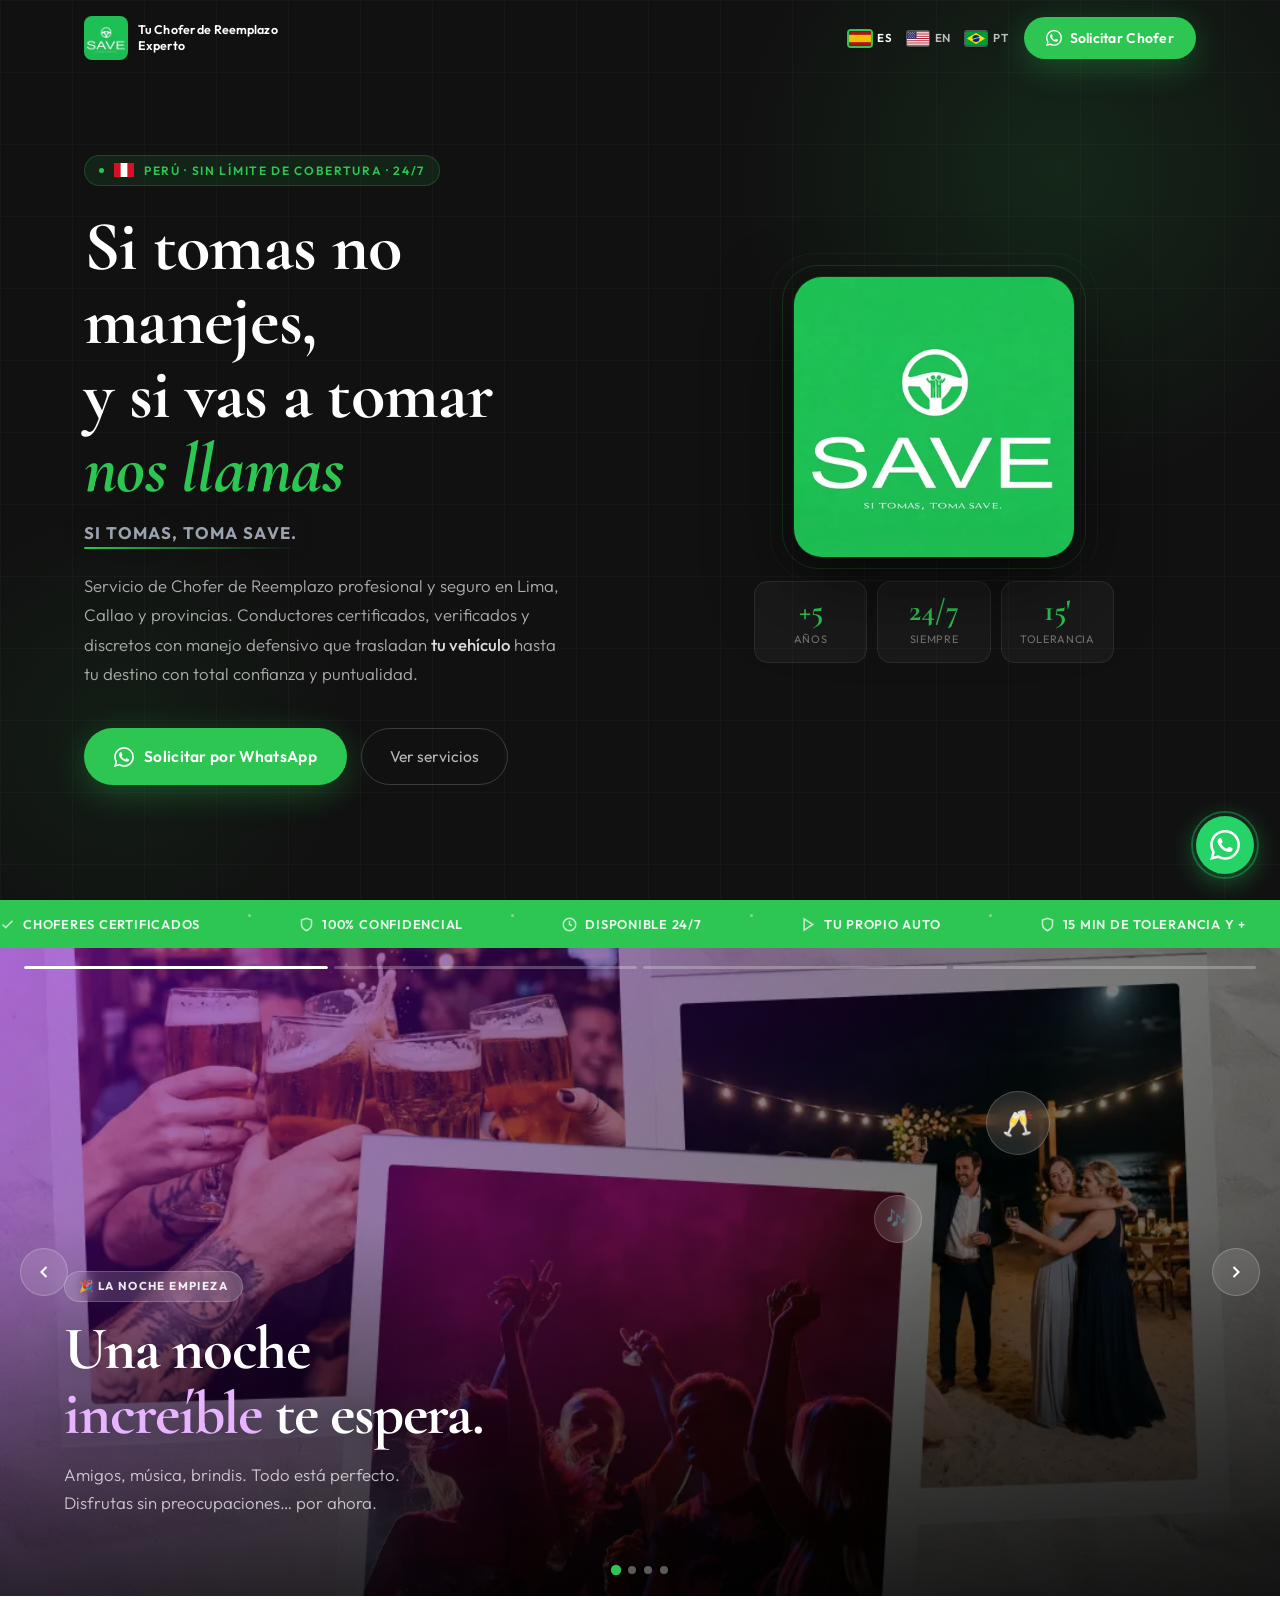
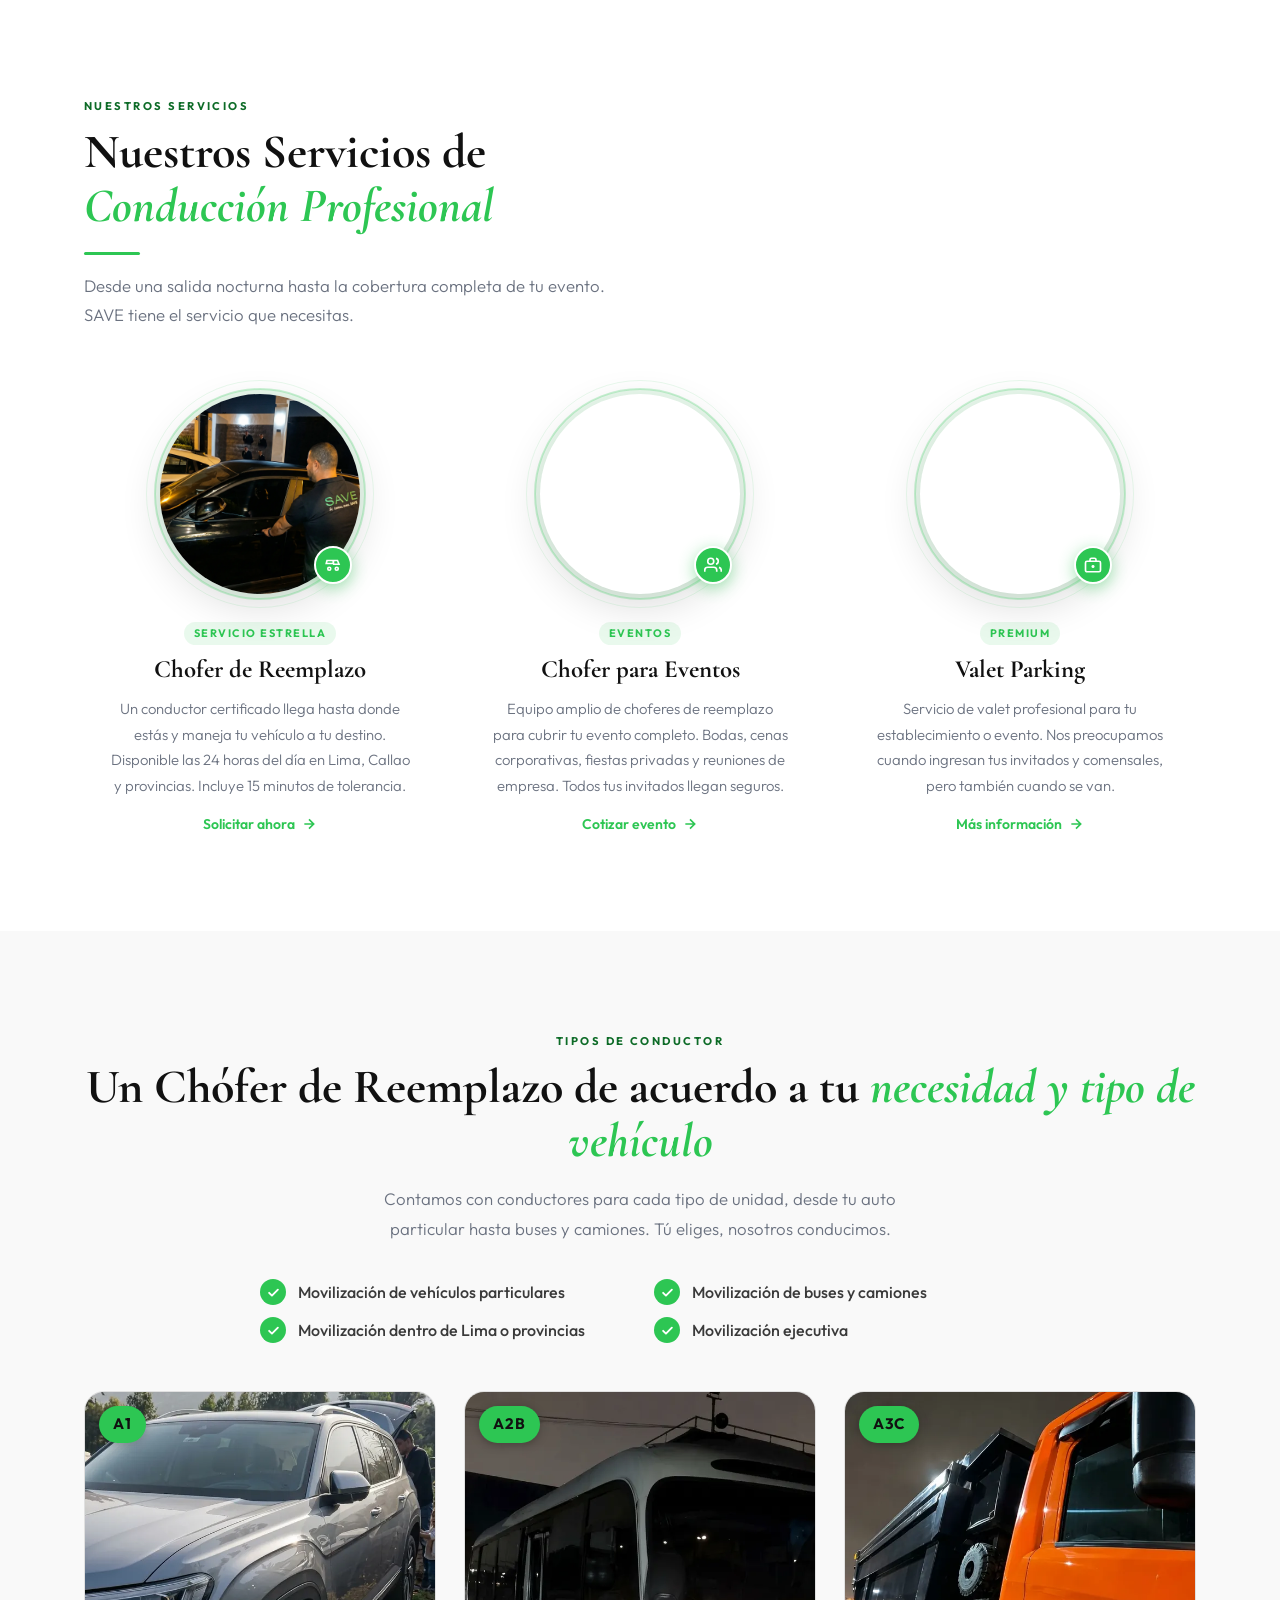
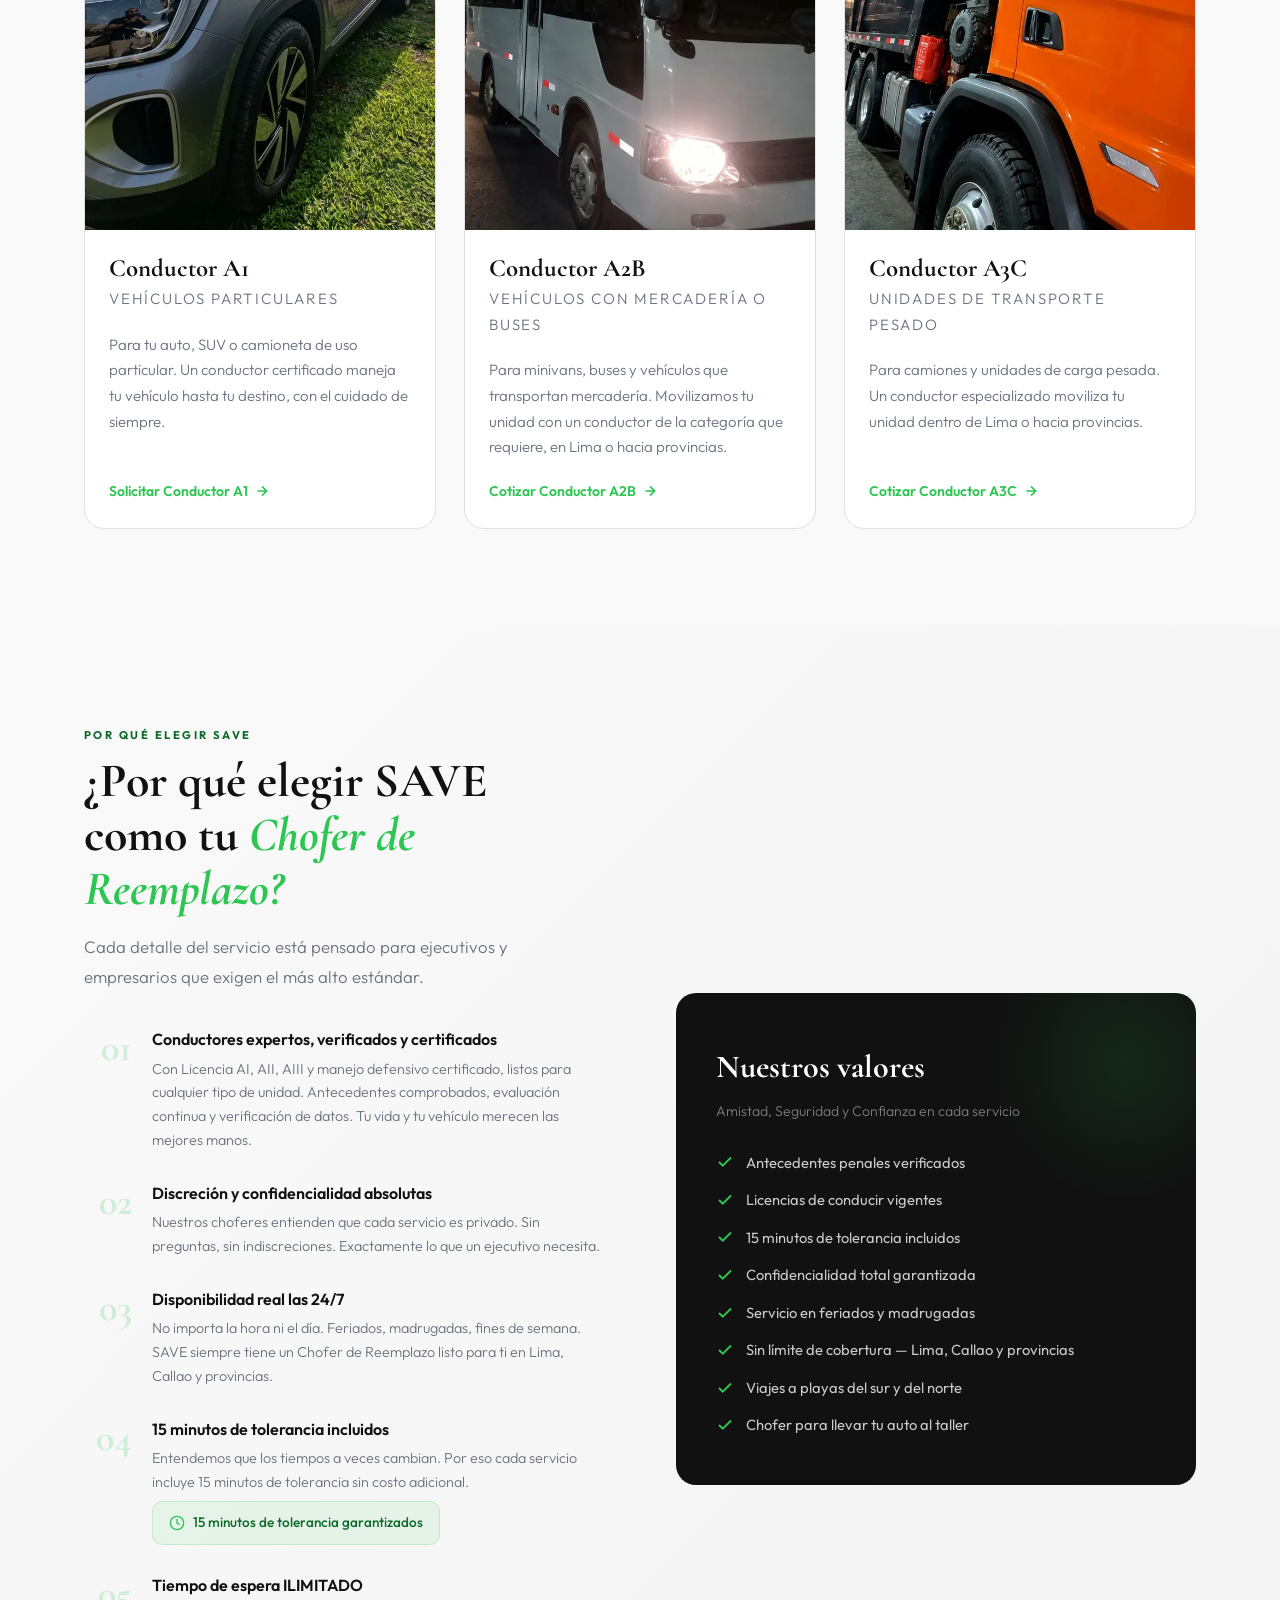
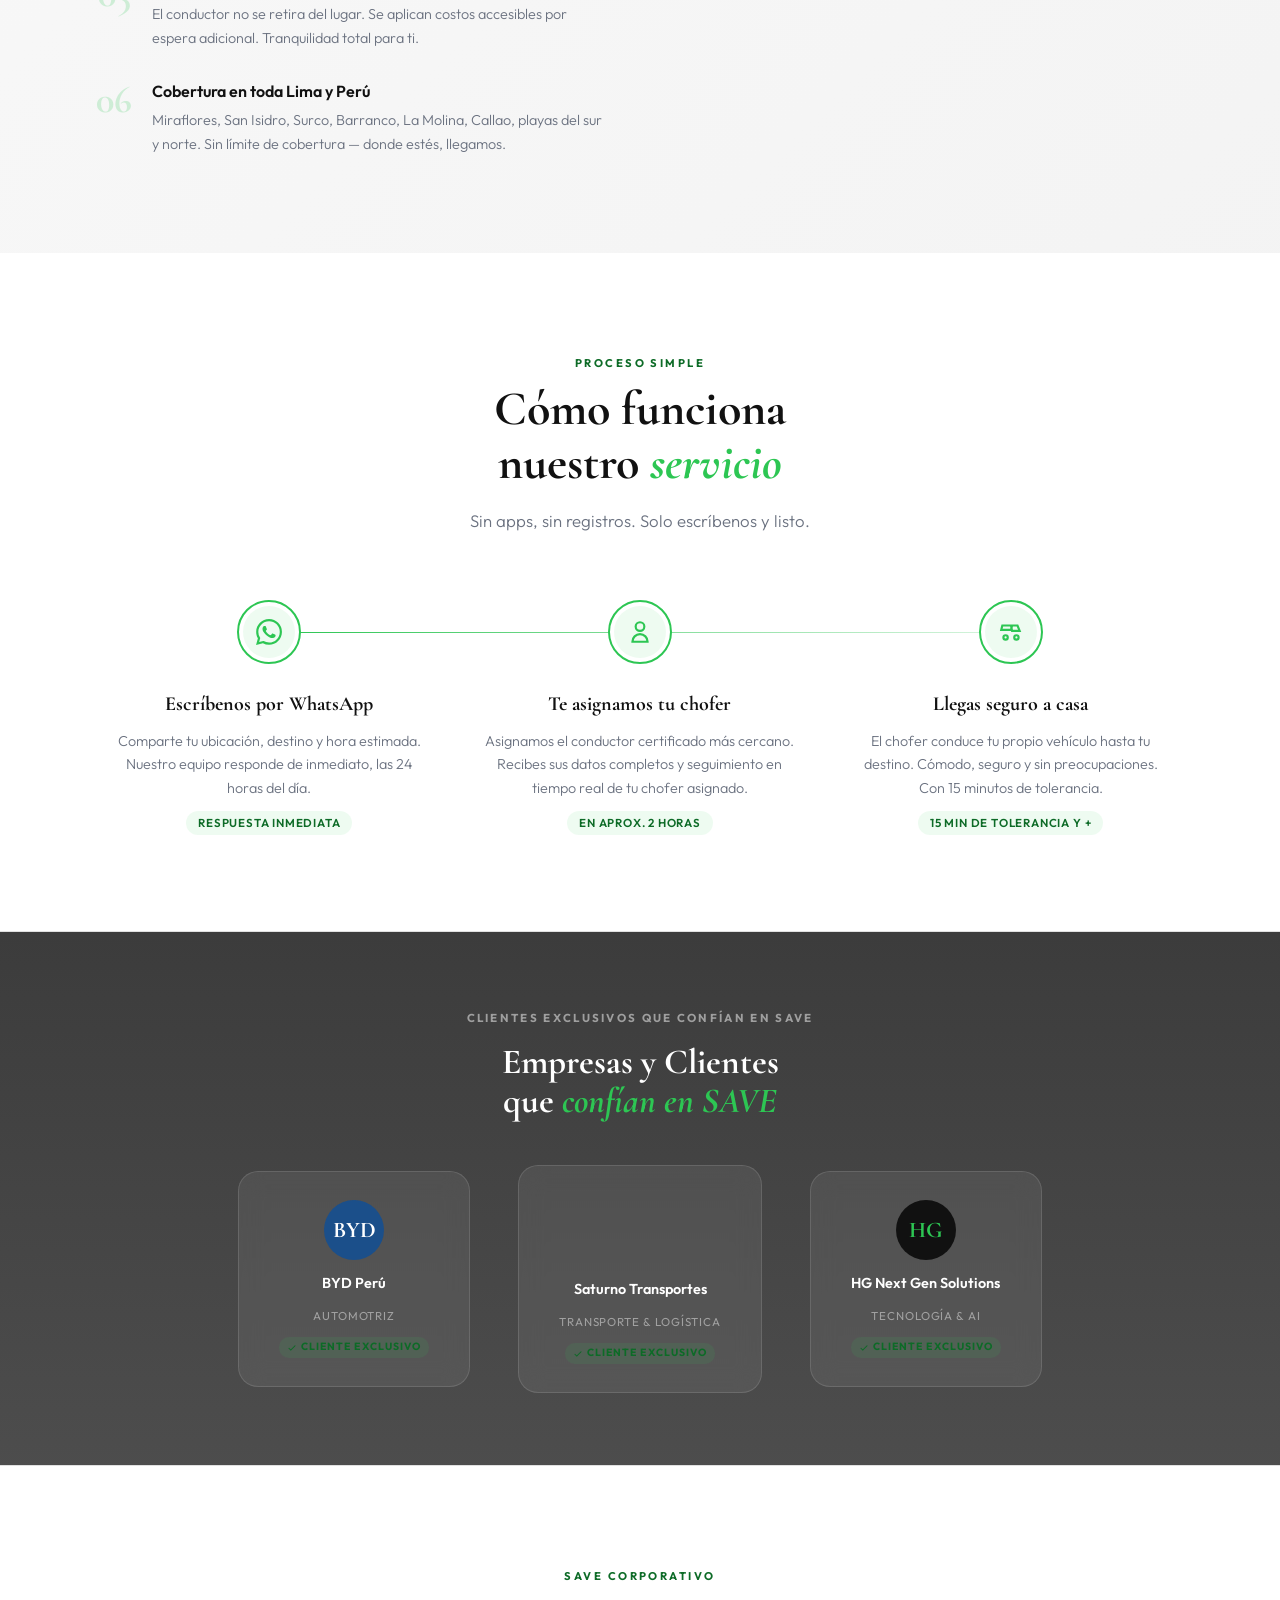
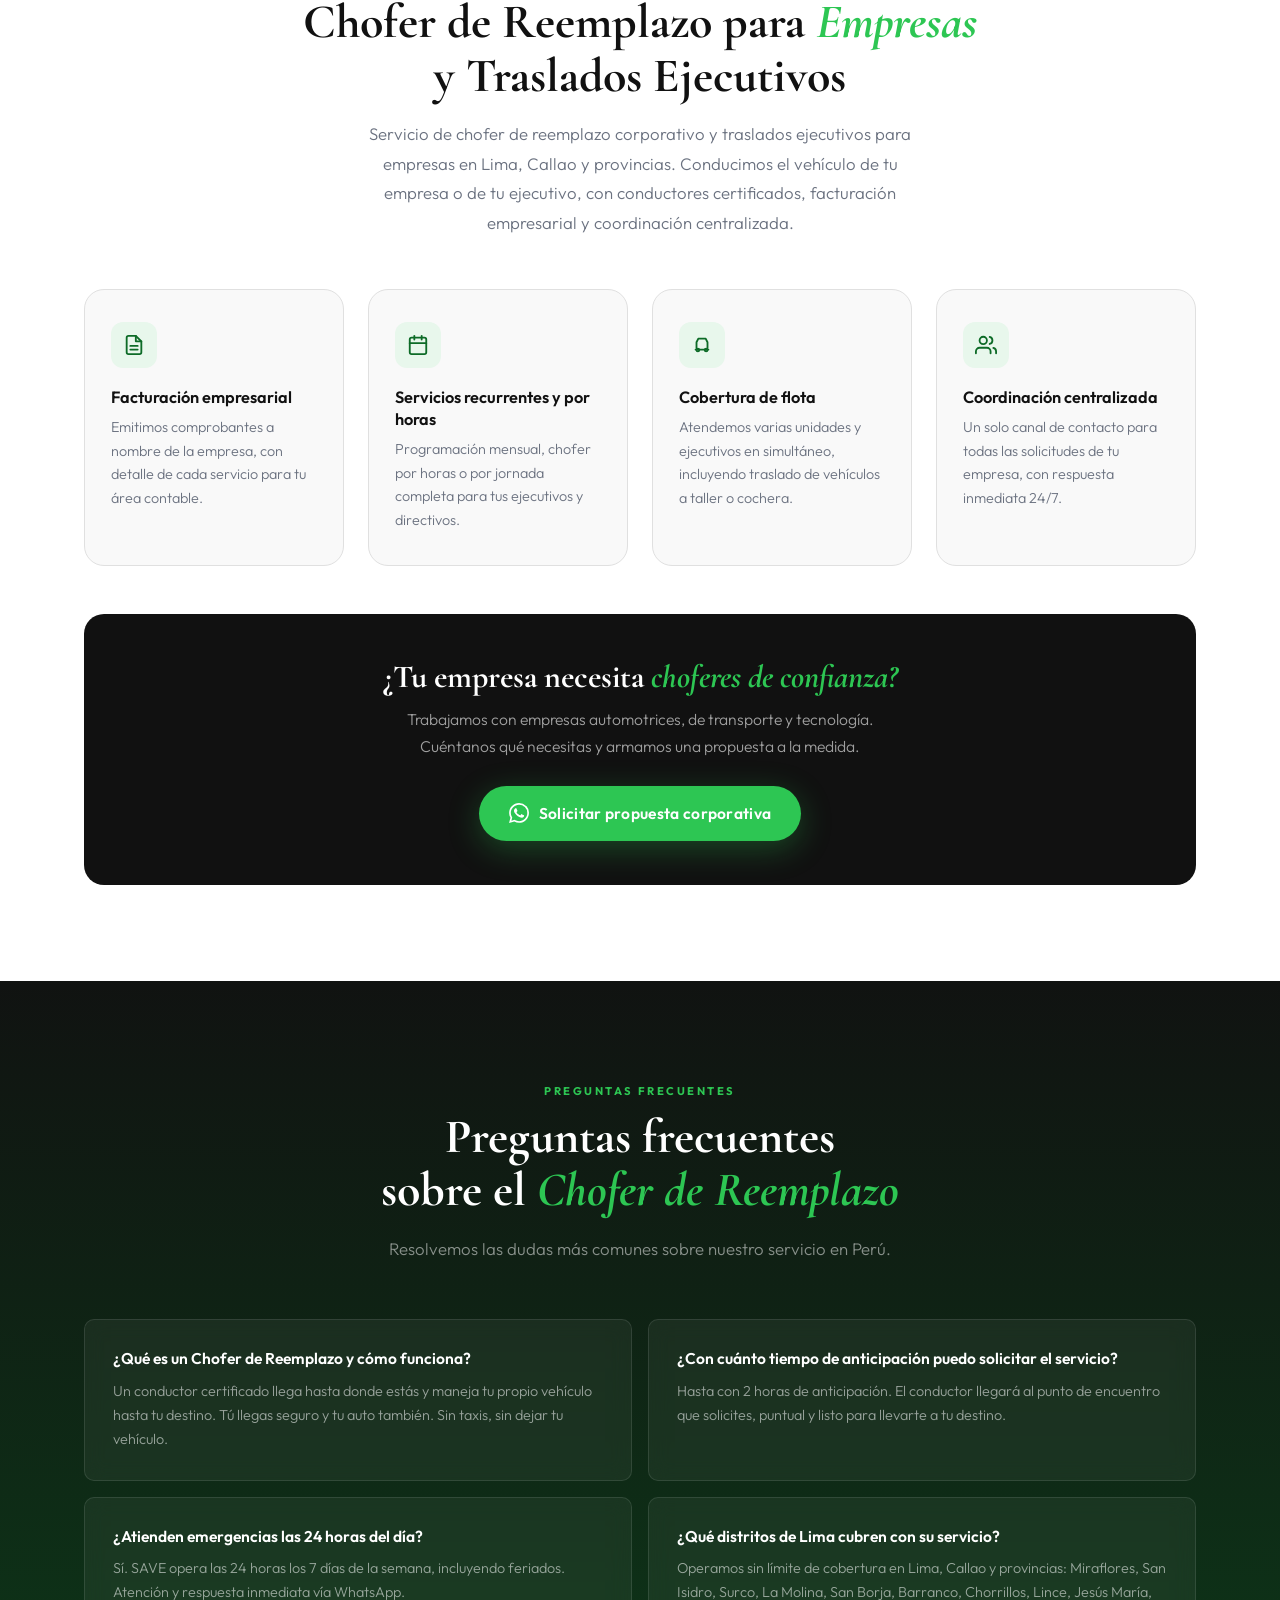
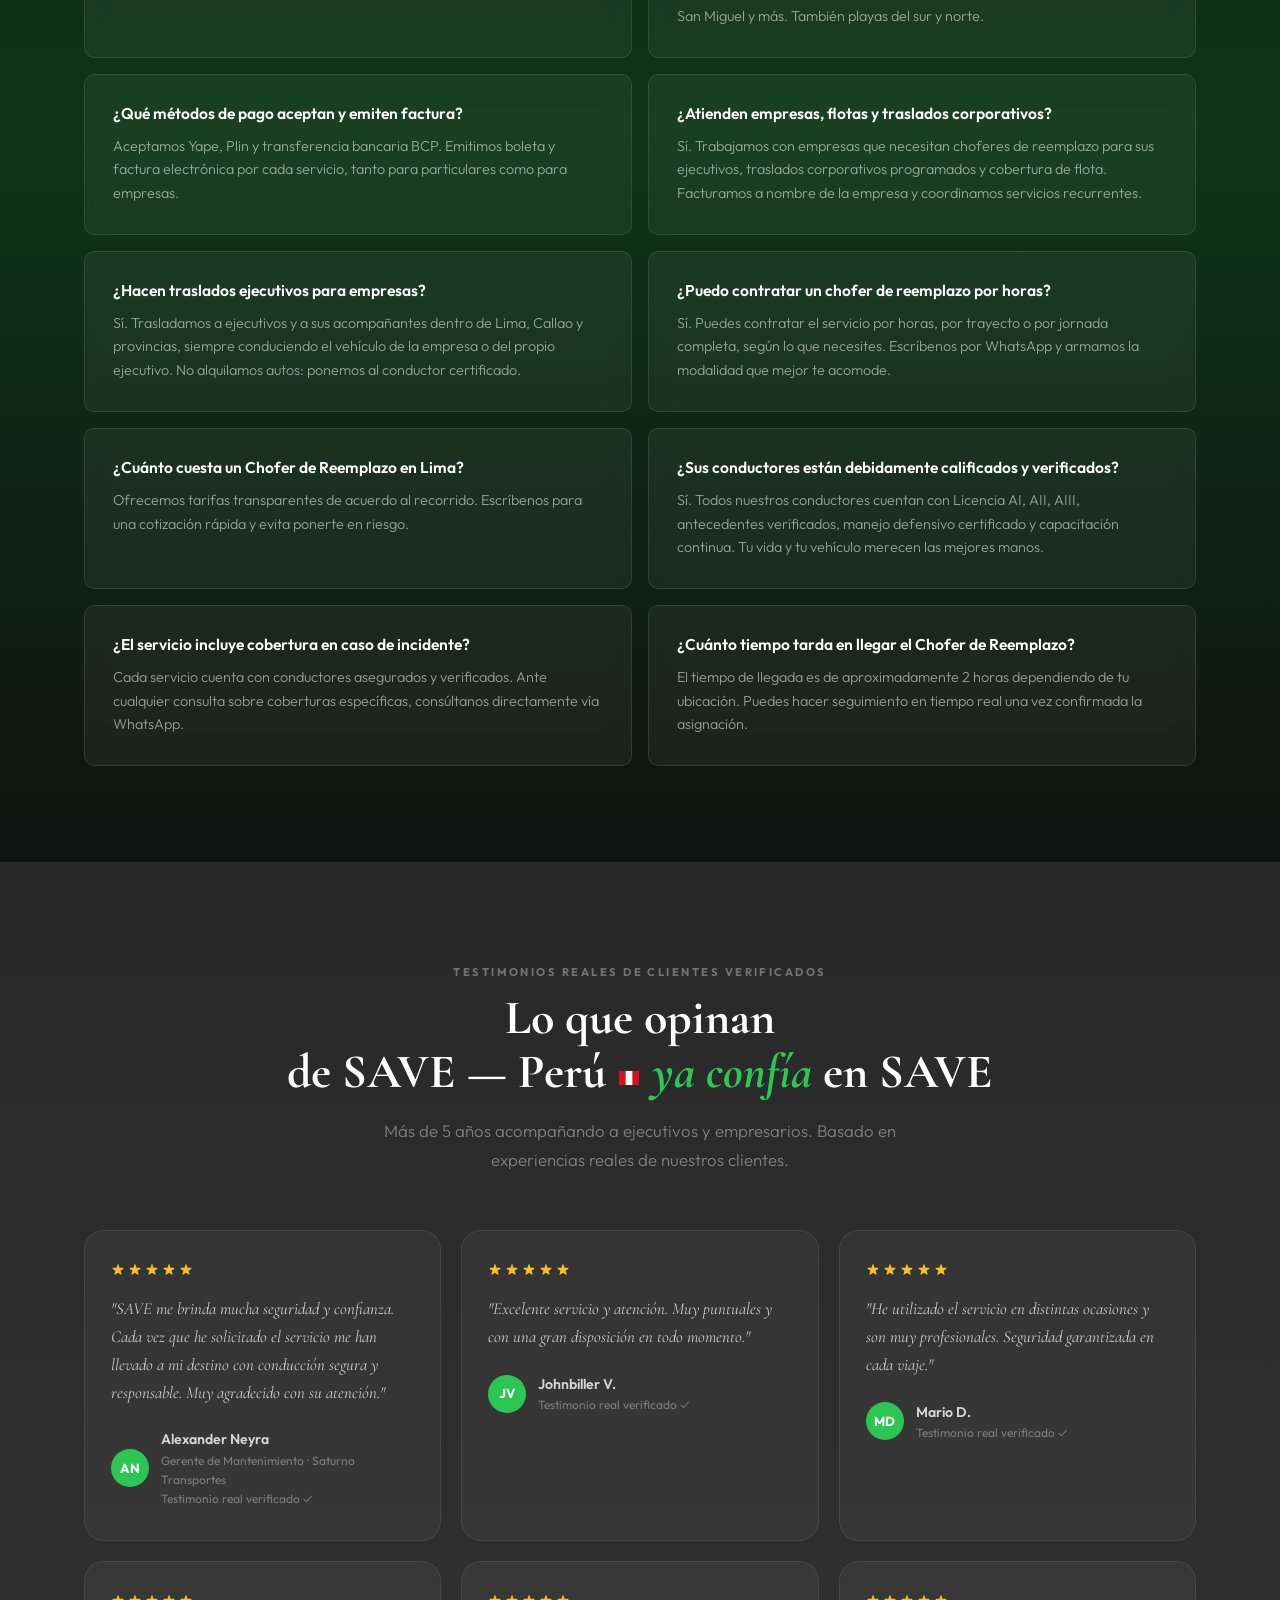
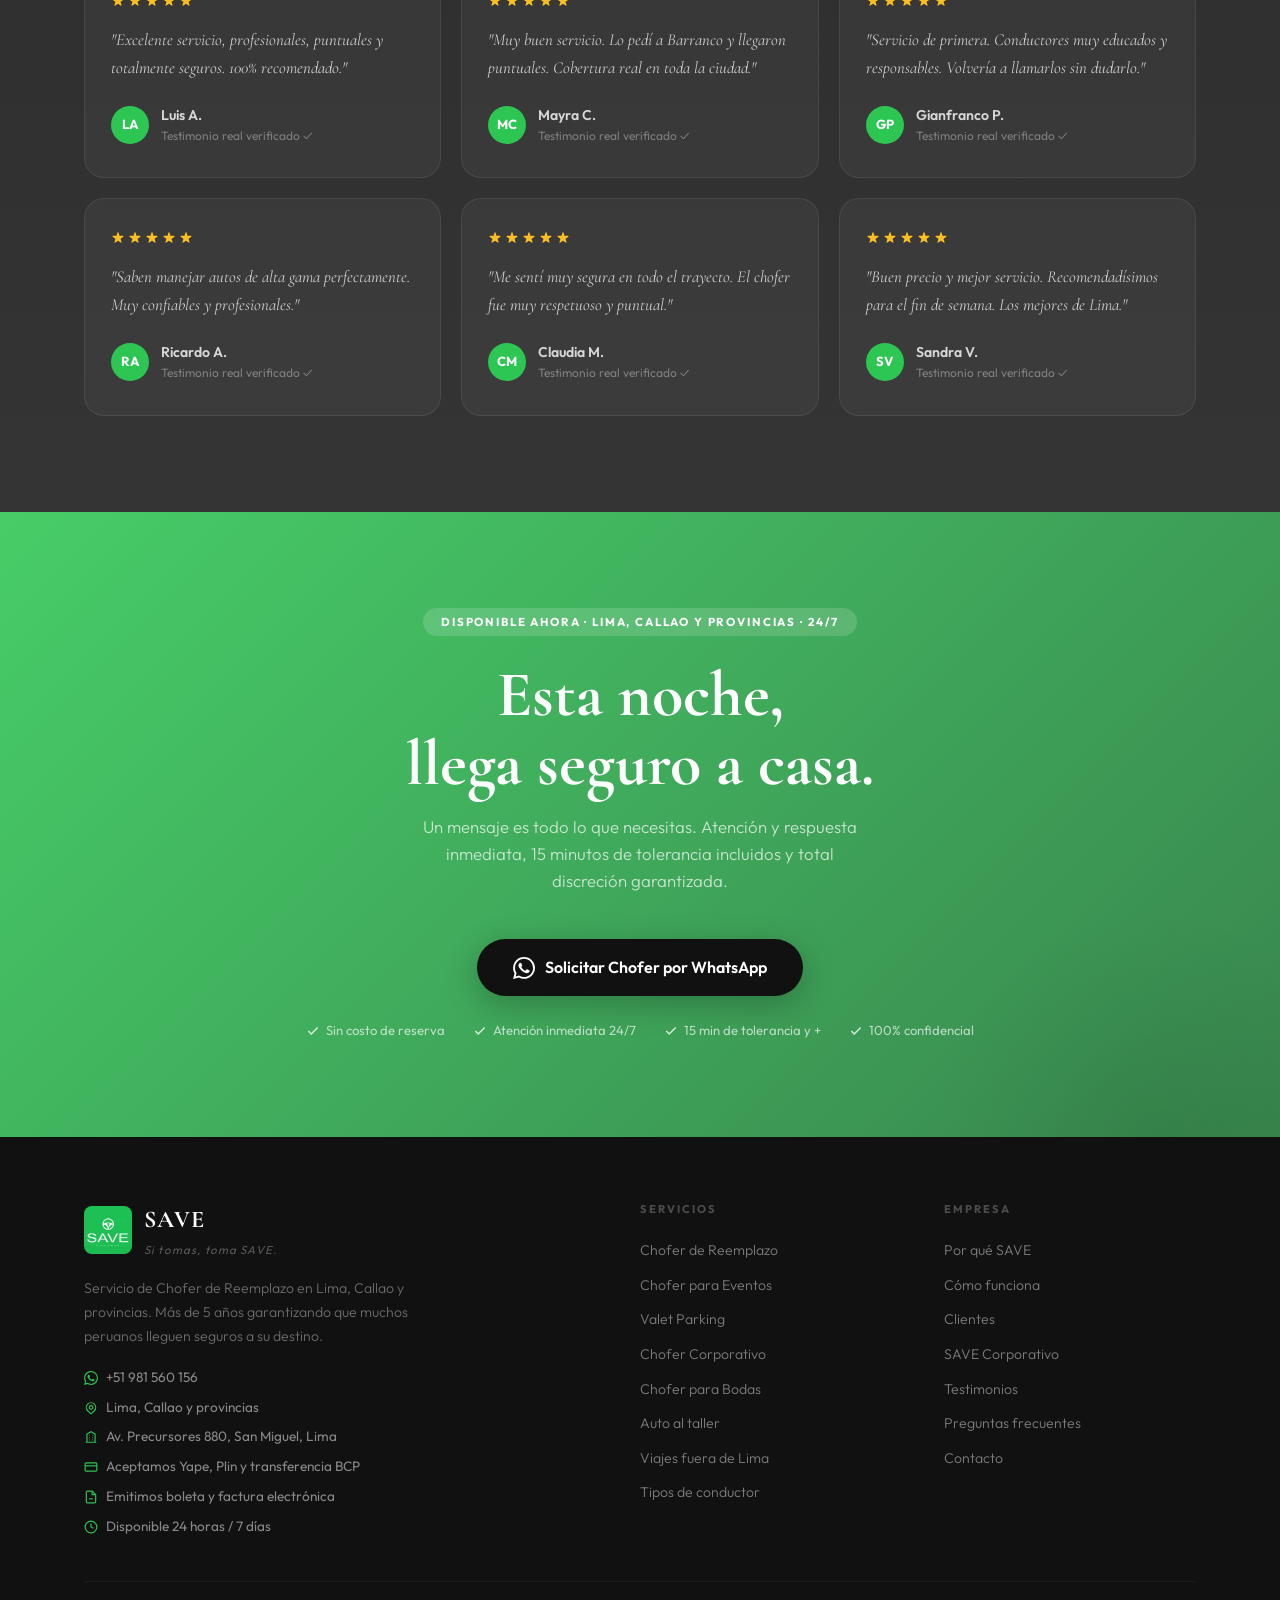
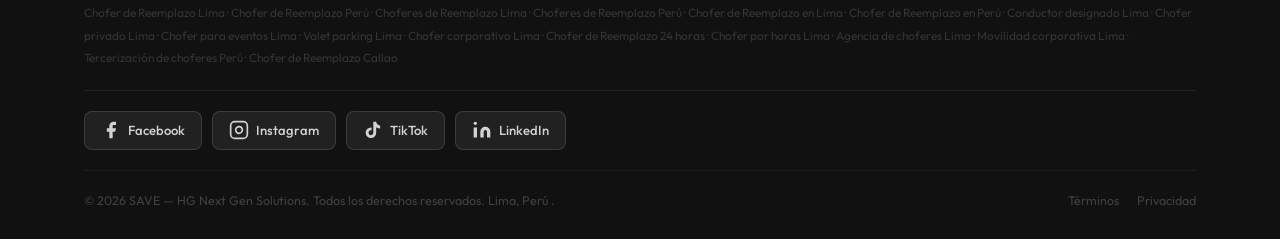
==== commit aac92594: "Seccion tipos de conductor A1/A2B/A3C (ES/EN/PT)" ====
--- a/index.html
+++ b/index.html
@@ -2185,9 +2185,133 @@
       .corporate-cta { padding: 34px 22px; }
     }
 
+    /* ─── TIPOS DE CONDUCTOR (A1 / A2B / A3C) ─── */
+    .drivers { padding: var(--section-py) 0; background: var(--off-white); }
+    .drivers-header { text-align: center; margin-bottom: 36px; }
+    .drivers-header .section-desc { margin: 0 auto; }
+    .drivers-checks {
+      display: grid; grid-template-columns: repeat(2, minmax(0, 1fr)); gap: 12px 28px;
+      max-width: 760px; margin: 0 auto 48px; padding: 0;
+    }
+    .drivers-checks li {
+      display: flex; align-items: center; gap: 12px;
+      font-size: 1rem; font-weight: 500; color: var(--gray-dark); line-height: 1.4;
+    }
+    .drivers-check-ico {
+      flex: none; width: 26px; height: 26px; border-radius: 50%;
+      background: var(--green); color: var(--white);
+      display: inline-flex; align-items: center; justify-content: center;
+    }
+    .drivers-check-ico svg { width: 15px; height: 15px; }
+    .drivers-grid { display: grid; grid-template-columns: repeat(3, minmax(0, 1fr)); gap: 28px; }
+    .driver-card {
+      display: flex; flex-direction: column; background: var(--white);
+      border: 1px solid var(--gray-mid); border-radius: var(--radius-lg);
+      overflow: hidden; transition: var(--transition);
+    }
+    .driver-card:hover { border-color: rgba(45,198,83,0.45); box-shadow: var(--shadow-card); transform: translateY(-4px); }
+    .driver-photo { position: relative; aspect-ratio: 4 / 5; background: var(--gray-light); overflow: hidden; }
+    .driver-photo img { width: 100%; height: 100%; object-fit: cover; transition: transform .6s ease; }
+    .driver-card:hover .driver-photo img { transform: scale(1.04); }
+    .driver-badge {
+      position: absolute; top: 14px; left: 14px;
+      background: var(--green); color: var(--black);
+      font-weight: 700; font-size: .95rem; letter-spacing: .06em;
+      padding: 6px 14px; border-radius: 999px; box-shadow: 0 2px 10px rgba(0,0,0,.25);
+    }
+    .driver-body { display: flex; flex-direction: column; flex: 1; padding: 24px 24px 26px; }
+    .driver-body h3 { font-family: var(--font-display); font-size: 1.55rem; font-weight: 700; line-height: 1.15; color: var(--black); margin-bottom: 4px; }
+    .driver-type { font-size: .78rem; font-weight: 700; letter-spacing: .12em; text-transform: uppercase; color: var(--green-dark); margin-bottom: 12px; }
+    .driver-body p { font-size: .94rem; font-weight: 300; color: var(--gray-text); line-height: 1.7; margin-bottom: 20px; }
+    .driver-body .service-link { margin-top: auto; align-self: flex-start; }
+    @media (max-width: 1024px) {
+      .drivers-grid { grid-template-columns: repeat(2, minmax(0, 1fr)); }
+      .drivers-grid .driver-card:last-child { grid-column: 1 / -1; flex-direction: row; }
+      .drivers-grid .driver-card:last-child .driver-photo { flex: 0 0 42%; aspect-ratio: auto; }
+      .drivers-grid .driver-card:last-child .driver-body { justify-content: center; }
+    }
+    @media (max-width: 640px) {
+      .drivers-header { margin-bottom: 28px; }
+      .drivers-checks { grid-template-columns: 1fr; gap: 12px; margin-bottom: 36px; }
+      .drivers-grid { grid-template-columns: 1fr; gap: 22px; }
+      .drivers-grid .driver-card:last-child { flex-direction: column; }
+      .drivers-grid .driver-card:last-child .driver-photo { flex: none; aspect-ratio: 4 / 5; }
+      .driver-photo { aspect-ratio: 1 / 1; }
+      .drivers-grid .driver-card:last-child .driver-photo { aspect-ratio: 1 / 1; }
+      .driver-body { padding: 22px 20px 24px; }
+    }
+    @media (prefers-reduced-motion: reduce) {
+      .driver-card, .driver-photo img { transition: none; }
+      .driver-card:hover, .driver-card:hover .driver-photo img { transform: none; }
+    }
+
   </style>
 
 
+  <script type="application/ld+json">
+  {
+    "@context": "https://schema.org",
+    "@type": "ItemList",
+    "@id": "https://tomasave.com/#tipos-de-chofer-lista",
+    "name": "Tipos de conductor SAVE",
+    "itemListElement": [
+      {
+        "@type": "ListItem",
+        "position": 1,
+        "item": {
+          "@type": "Service",
+          "@id": "https://tomasave.com/#service-a1",
+          "name": "Chófer de reemplazo — Conductor A1: Vehículos particulares",
+          "serviceType": "Chófer de reemplazo para vehículos particulares",
+          "provider": {
+            "@id": "https://tomasave.com/#business"
+          },
+          "areaServed": {
+            "@type": "City",
+            "name": "Lima"
+          },
+          "url": "https://tomasave.com/#tipos-de-chofer"
+        }
+      },
+      {
+        "@type": "ListItem",
+        "position": 2,
+        "item": {
+          "@type": "Service",
+          "@id": "https://tomasave.com/#service-a2b",
+          "name": "Chófer de reemplazo — Conductor A2B: Vehículos con mercadería o buses",
+          "serviceType": "Chófer de reemplazo para vehículos con mercadería o buses",
+          "provider": {
+            "@id": "https://tomasave.com/#business"
+          },
+          "areaServed": {
+            "@type": "City",
+            "name": "Lima"
+          },
+          "url": "https://tomasave.com/#tipos-de-chofer"
+        }
+      },
+      {
+        "@type": "ListItem",
+        "position": 3,
+        "item": {
+          "@type": "Service",
+          "@id": "https://tomasave.com/#service-a3c",
+          "name": "Chófer de reemplazo — Conductor A3C: Unidades de transporte pesado",
+          "serviceType": "Chófer de reemplazo para unidades de transporte pesado",
+          "provider": {
+            "@id": "https://tomasave.com/#business"
+          },
+          "areaServed": {
+            "@type": "City",
+            "name": "Lima"
+          },
+          "url": "https://tomasave.com/#tipos-de-chofer"
+        }
+      }
+    ]
+  }
+  </script>
 </head>
 <body>
 
@@ -2477,6 +2601,76 @@
             </a>
           </article>
 
+        </div>
+      </div>
+    </section>
+
+    <!-- TIPOS DE CONDUCTOR -->
+    <section class="drivers" id="tipos-de-chofer" aria-labelledby="drivers-heading">
+      <div class="container">
+        <div class="drivers-header reveal">
+          <span class="section-label">Tipos de conductor</span>
+          <h2 class="section-title" id="drivers-heading">Un Chófer de Reemplazo de acuerdo a tu <em>necesidad y tipo de vehículo</em></h2>
+          <p class="section-desc">Contamos con conductores para cada tipo de unidad, desde tu auto particular hasta buses y camiones. Tú eliges, nosotros conducimos.</p>
+        </div>
+        <ul class="drivers-checks reveal" aria-label="Tipos de conductor SAVE">
+          <li><span class="drivers-check-ico"><svg viewBox="0 0 24 24" fill="none" stroke="currentColor" stroke-width="3" stroke-linecap="round" stroke-linejoin="round" aria-hidden="true" focusable="false"><path d="M5 12.5l4.5 4.5L19 7.5"/></svg></span><span>Movilización de vehículos particulares</span></li>
+          <li><span class="drivers-check-ico"><svg viewBox="0 0 24 24" fill="none" stroke="currentColor" stroke-width="3" stroke-linecap="round" stroke-linejoin="round" aria-hidden="true" focusable="false"><path d="M5 12.5l4.5 4.5L19 7.5"/></svg></span><span>Movilización de buses y camiones</span></li>
+          <li><span class="drivers-check-ico"><svg viewBox="0 0 24 24" fill="none" stroke="currentColor" stroke-width="3" stroke-linecap="round" stroke-linejoin="round" aria-hidden="true" focusable="false"><path d="M5 12.5l4.5 4.5L19 7.5"/></svg></span><span>Movilización dentro de Lima o provincias</span></li>
+          <li><span class="drivers-check-ico"><svg viewBox="0 0 24 24" fill="none" stroke="currentColor" stroke-width="3" stroke-linecap="round" stroke-linejoin="round" aria-hidden="true" focusable="false"><path d="M5 12.5l4.5 4.5L19 7.5"/></svg></span><span>Movilización ejecutiva</span></li>
+        </ul>
+        <div class="drivers-grid">
+
+          <article class="driver-card reveal reveal-delay-1">
+            <div class="driver-photo">
+              <img src="chofer-a1.webp" alt="SUV particular con un Conductor A1 de SAVE, chófer de reemplazo en Lima" width="640" height="800" loading="lazy" decoding="async">
+              <span class="driver-badge" aria-hidden="true">A1</span>
+            </div>
+            <div class="driver-body">
+              <h3>Conductor A1</h3>
+              <p class="driver-type">Vehículos particulares</p>
+              <p>Para tu auto, SUV o camioneta de uso particular. Un conductor certificado maneja tu vehículo hasta tu destino, con el cuidado de siempre.</p>
+              <a href="https://wa.me/51981560156?text=%C2%A1Hola!%20Quiero%20un%20ch%C3%B3fer%20de%20reemplazo%20SAVE%20%28Conductor%20A1%29%20para%20mi%20veh%C3%ADculo%20particular."
+                 target="_blank" rel="noopener" class="service-link" data-event="whatsapp_click" data-origen="conductor_a1">
+                Solicitar Conductor A1
+                <svg viewBox="0 0 24 24" fill="none" stroke="currentColor" stroke-width="2.5" aria-hidden="true" focusable="false"><path d="M5 12h14M12 5l7 7-7 7"/></svg>
+              </a>
+            </div>
+          </article>
+
+          <article class="driver-card reveal reveal-delay-2">
+            <div class="driver-photo">
+              <img src="chofer-a2b.webp" alt="Bus conducido por un Conductor A2B de SAVE, chófer de reemplazo para buses en Lima" width="640" height="800" loading="lazy" decoding="async">
+              <span class="driver-badge" aria-hidden="true">A2B</span>
+            </div>
+            <div class="driver-body">
+              <h3>Conductor A2B</h3>
+              <p class="driver-type">Vehículos con mercadería o buses</p>
+              <p>Para minivans, buses y vehículos que transportan mercadería. Movilizamos tu unidad con un conductor de la categoría que requiere, en Lima o hacia provincias.</p>
+              <a href="https://wa.me/51981560156?text=%C2%A1Hola!%20Quiero%20cotizar%20un%20ch%C3%B3fer%20de%20reemplazo%20SAVE%20%28Conductor%20A2B%29%20para%20un%20bus%20o%20veh%C3%ADculo%20con%20mercader%C3%ADa."
+                 target="_blank" rel="noopener" class="service-link" data-event="whatsapp_click" data-origen="conductor_a2b">
+                Cotizar Conductor A2B
+                <svg viewBox="0 0 24 24" fill="none" stroke="currentColor" stroke-width="2.5" aria-hidden="true" focusable="false"><path d="M5 12h14M12 5l7 7-7 7"/></svg>
+              </a>
+            </div>
+          </article>
+
+          <article class="driver-card reveal reveal-delay-3">
+            <div class="driver-photo">
+              <img src="chofer-a3c.webp" alt="Camión volquete con un Conductor A3C de SAVE, chófer de reemplazo para transporte pesado" width="640" height="800" loading="lazy" decoding="async">
+              <span class="driver-badge" aria-hidden="true">A3C</span>
+            </div>
+            <div class="driver-body">
+              <h3>Conductor A3C</h3>
+              <p class="driver-type">Unidades de transporte pesado</p>
+              <p>Para camiones y unidades de carga pesada. Un conductor especializado moviliza tu unidad dentro de Lima o hacia provincias.</p>
+              <a href="https://wa.me/51981560156?text=%C2%A1Hola!%20Quiero%20cotizar%20un%20ch%C3%B3fer%20de%20reemplazo%20SAVE%20%28Conductor%20A3C%29%20para%20una%20unidad%20de%20transporte%20pesado."
+                 target="_blank" rel="noopener" class="service-link" data-event="whatsapp_click" data-origen="conductor_a3c">
+                Cotizar Conductor A3C
+                <svg viewBox="0 0 24 24" fill="none" stroke="currentColor" stroke-width="2.5" aria-hidden="true" focusable="false"><path d="M5 12h14M12 5l7 7-7 7"/></svg>
+              </a>
+            </div>
+          </article>
         </div>
       </div>
     </section>
@@ -2909,6 +3103,7 @@
             <li><a href="#servicios">Chofer para Bodas</a></li>
             <li><a href="#servicios">Auto al taller</a></li>
             <li><a href="#servicios">Viajes fuera de Lima</a></li>
+            <li><a href="#tipos-de-chofer">Tipos de conductor</a></li>
           </ul>
         </div>
         <div class="footer-col">
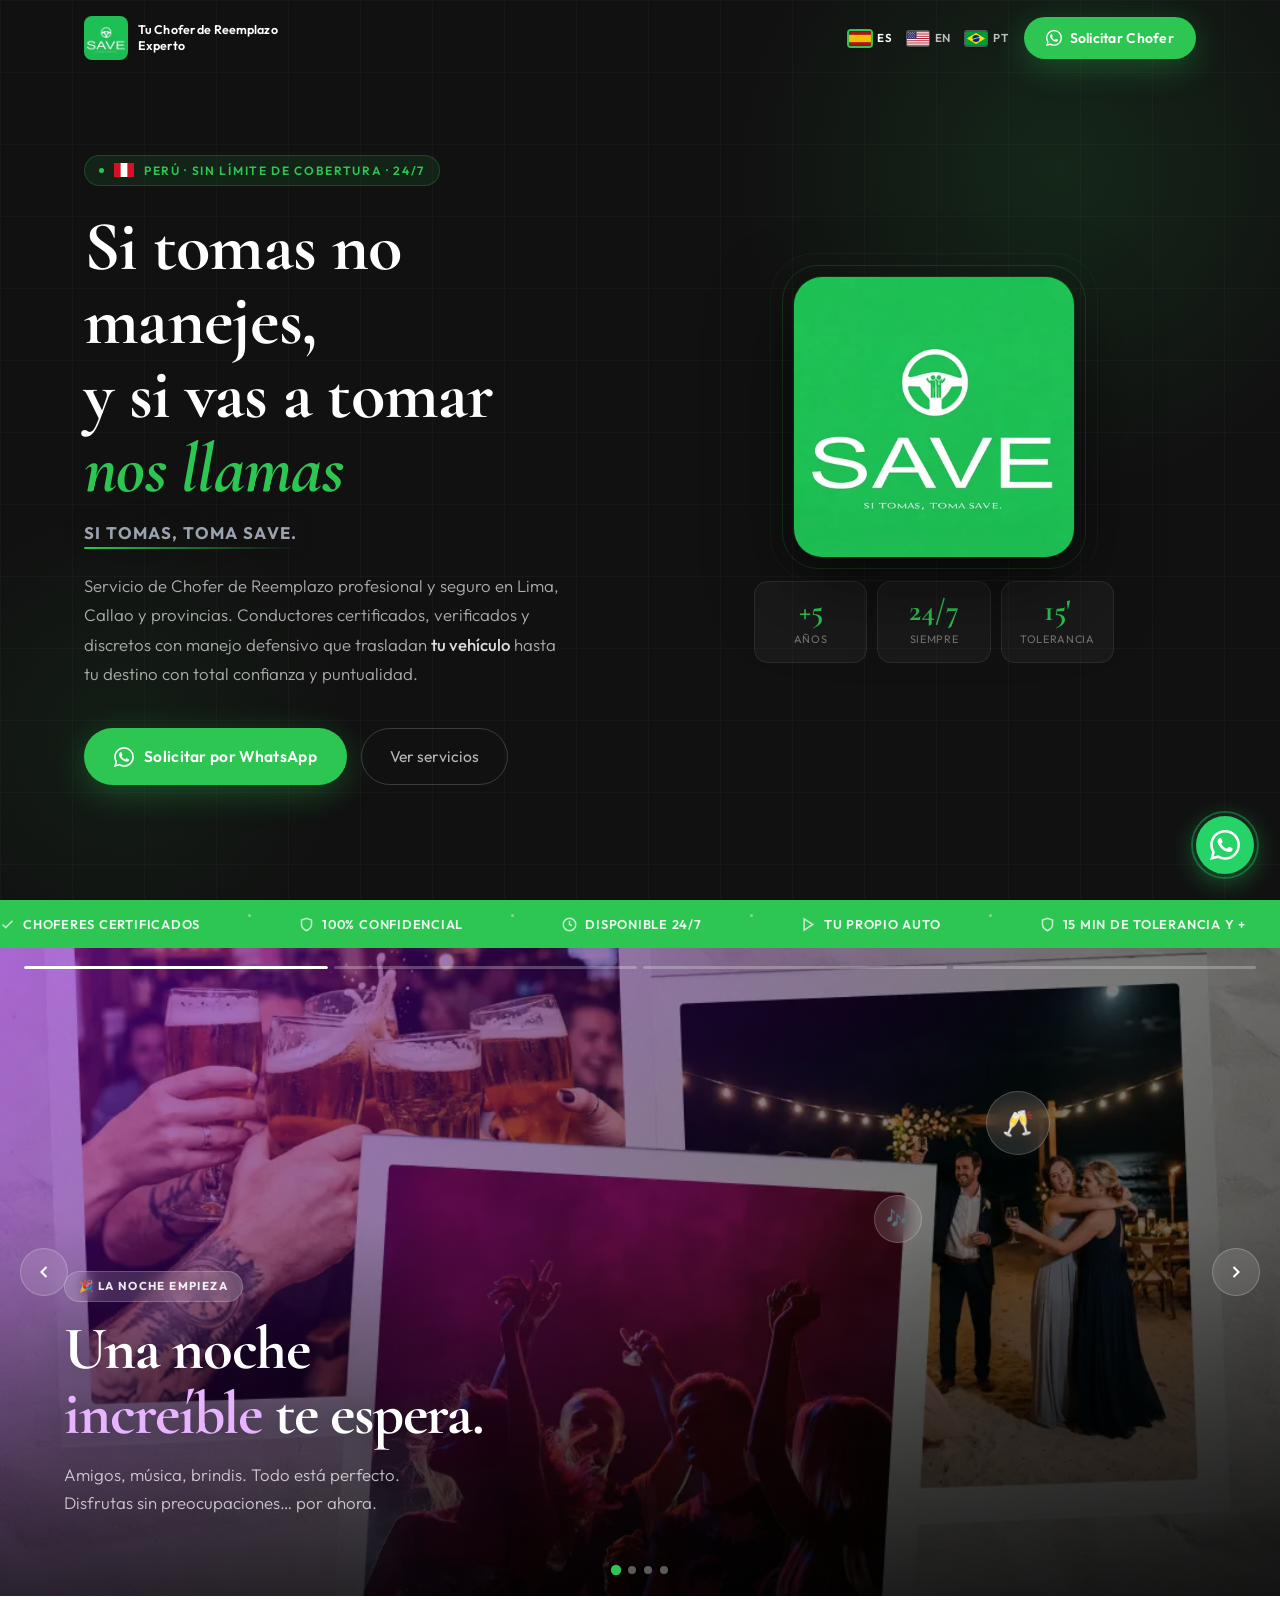
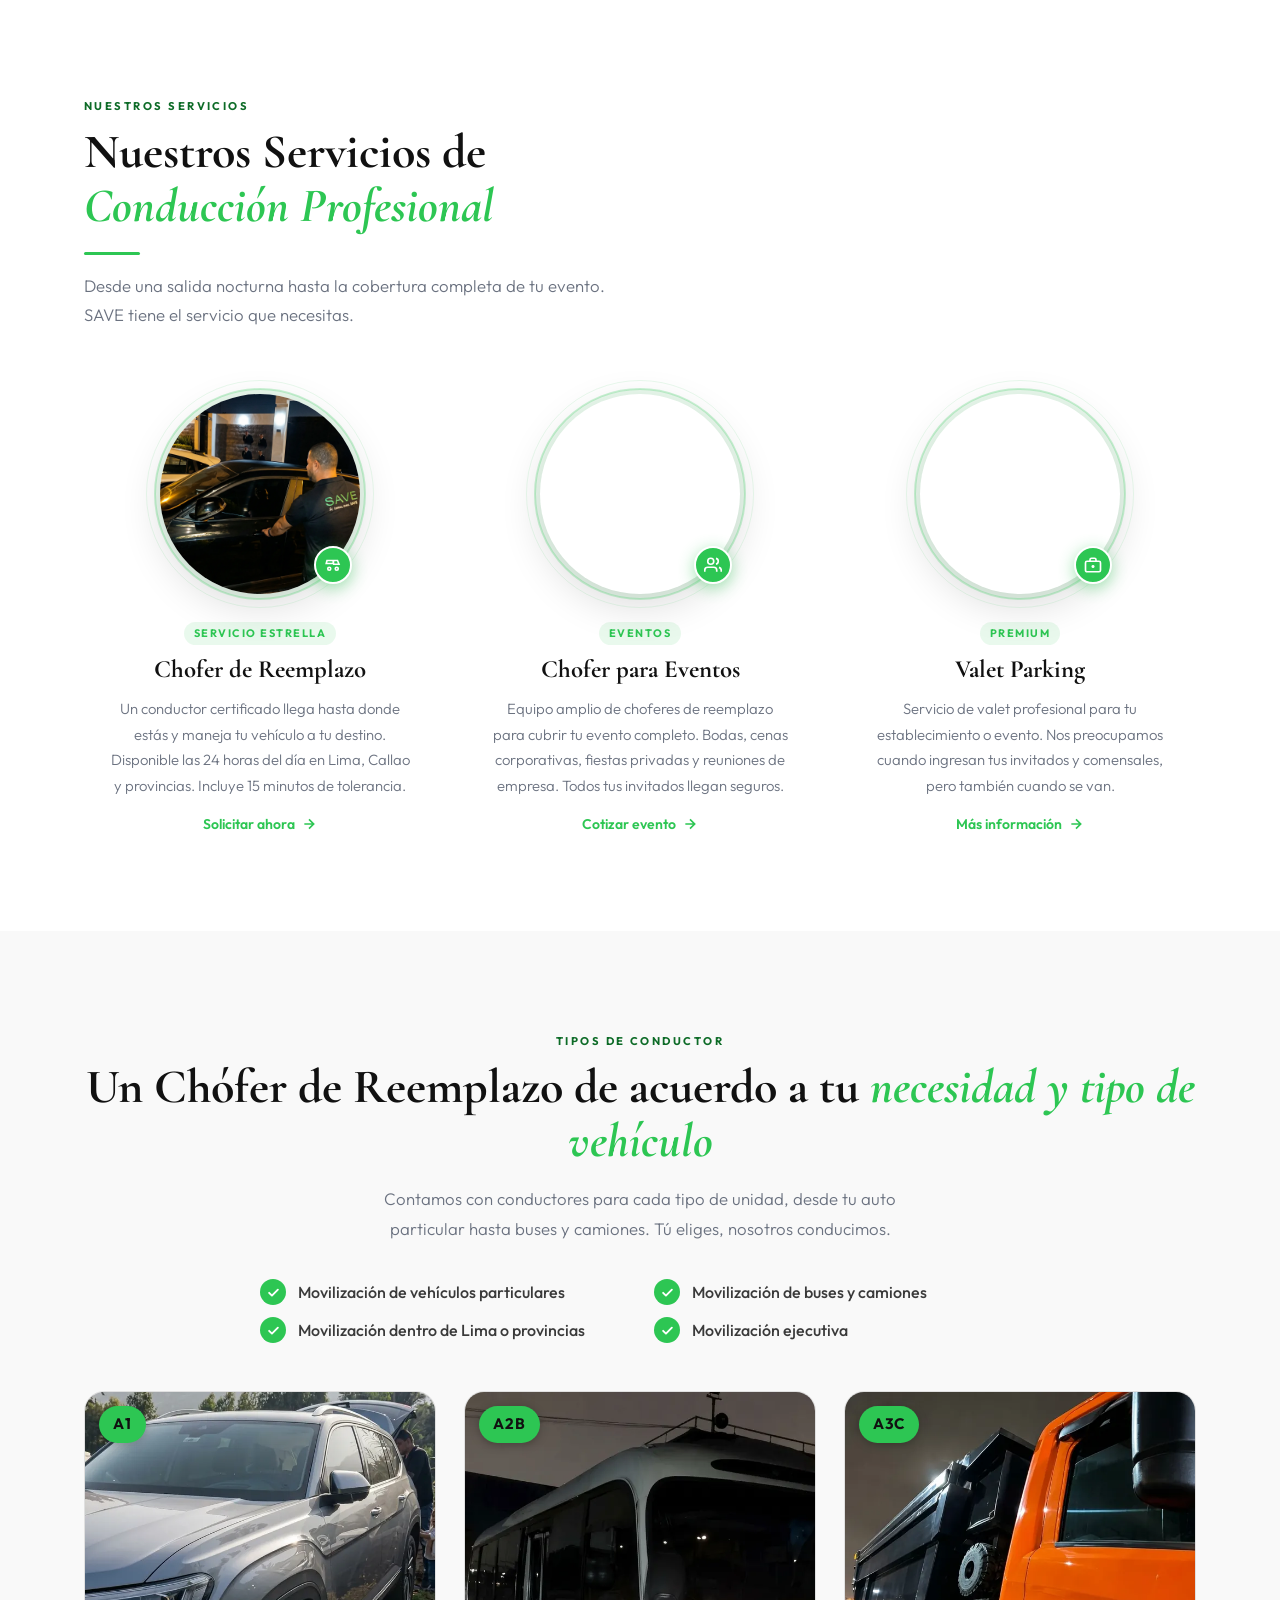
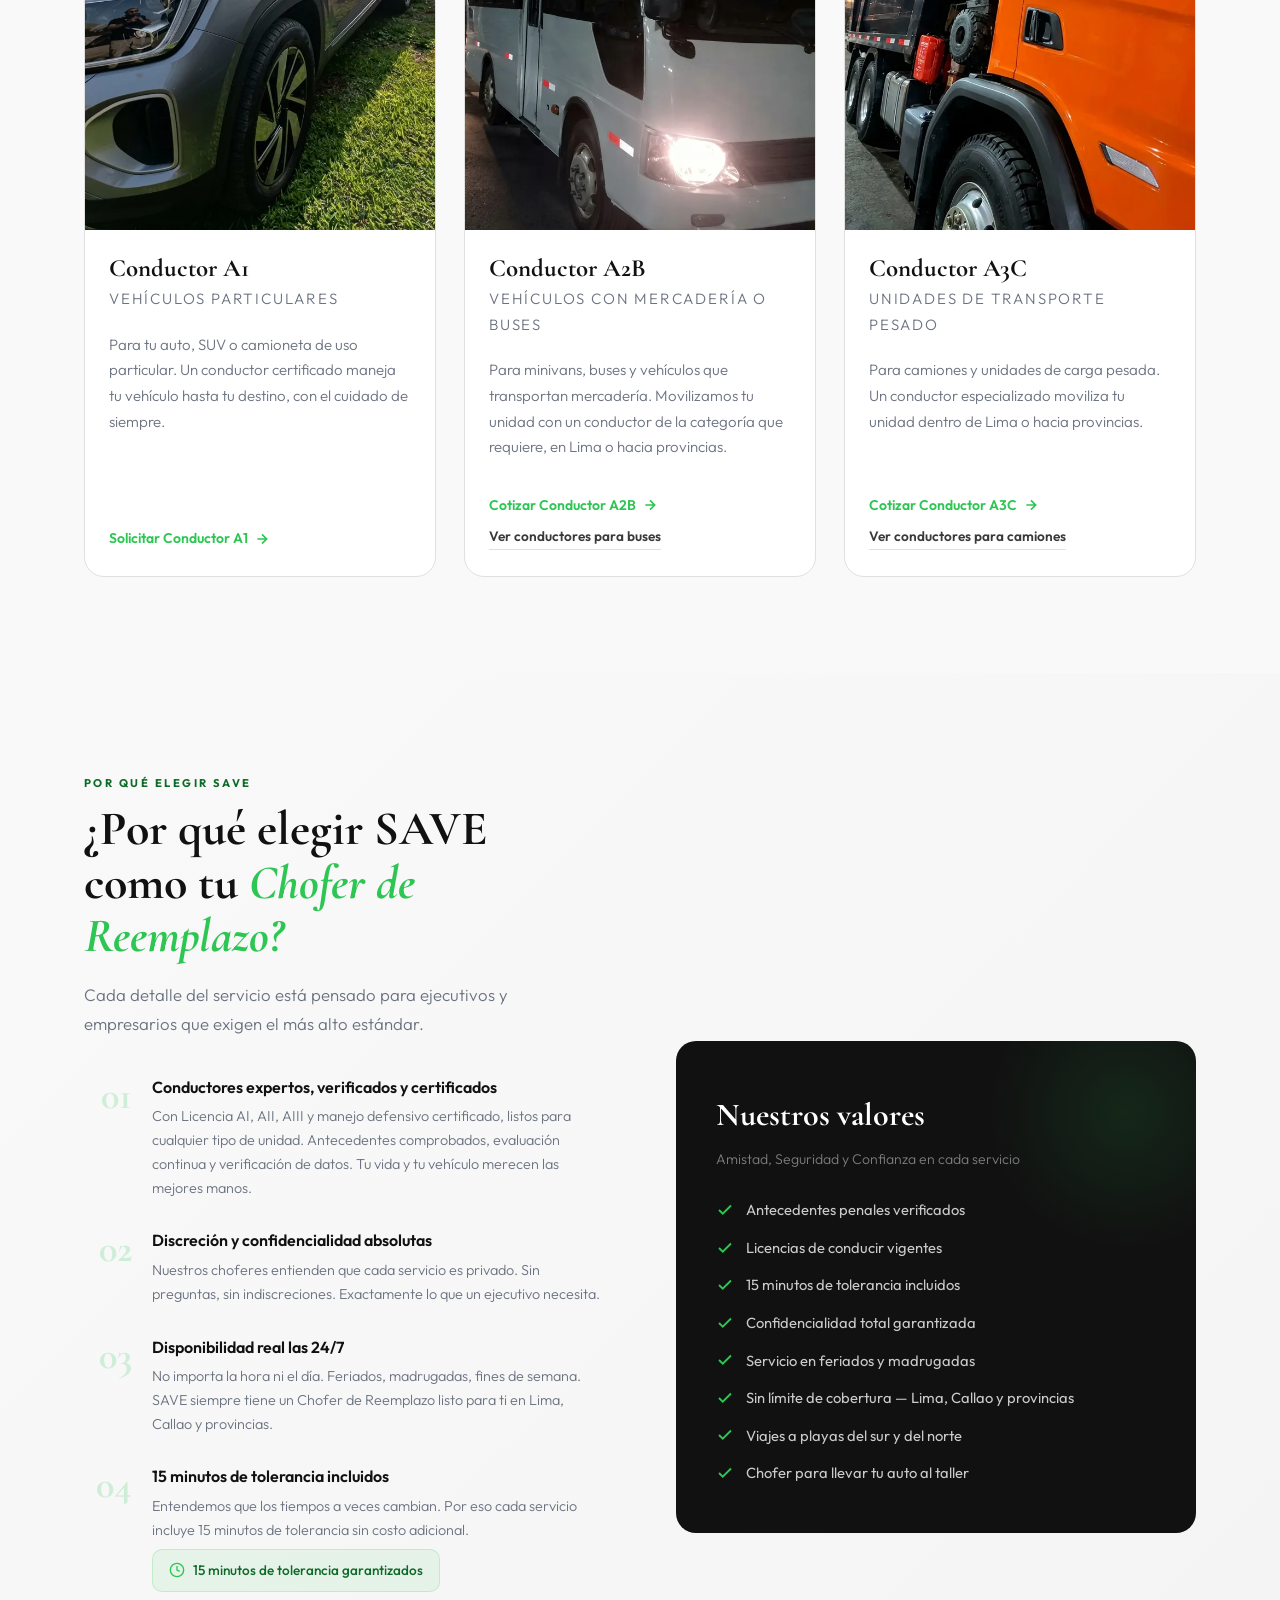
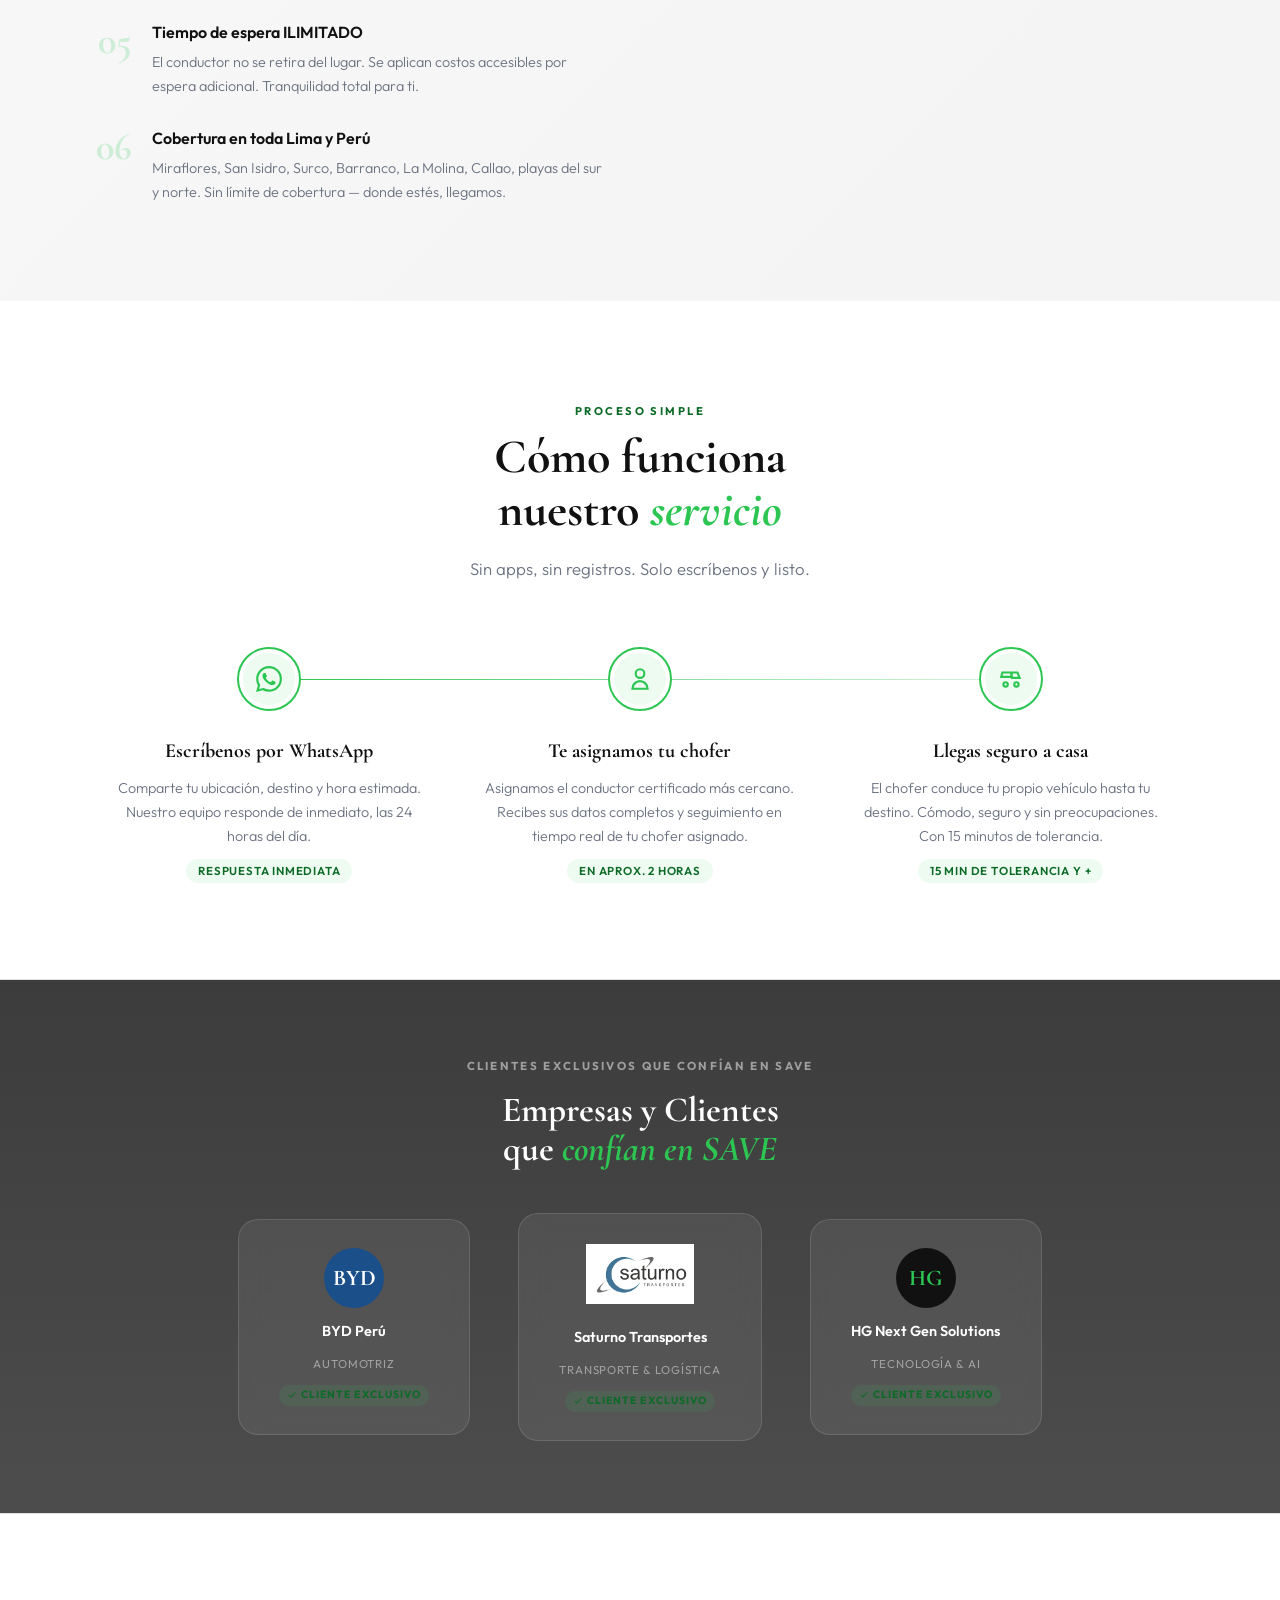
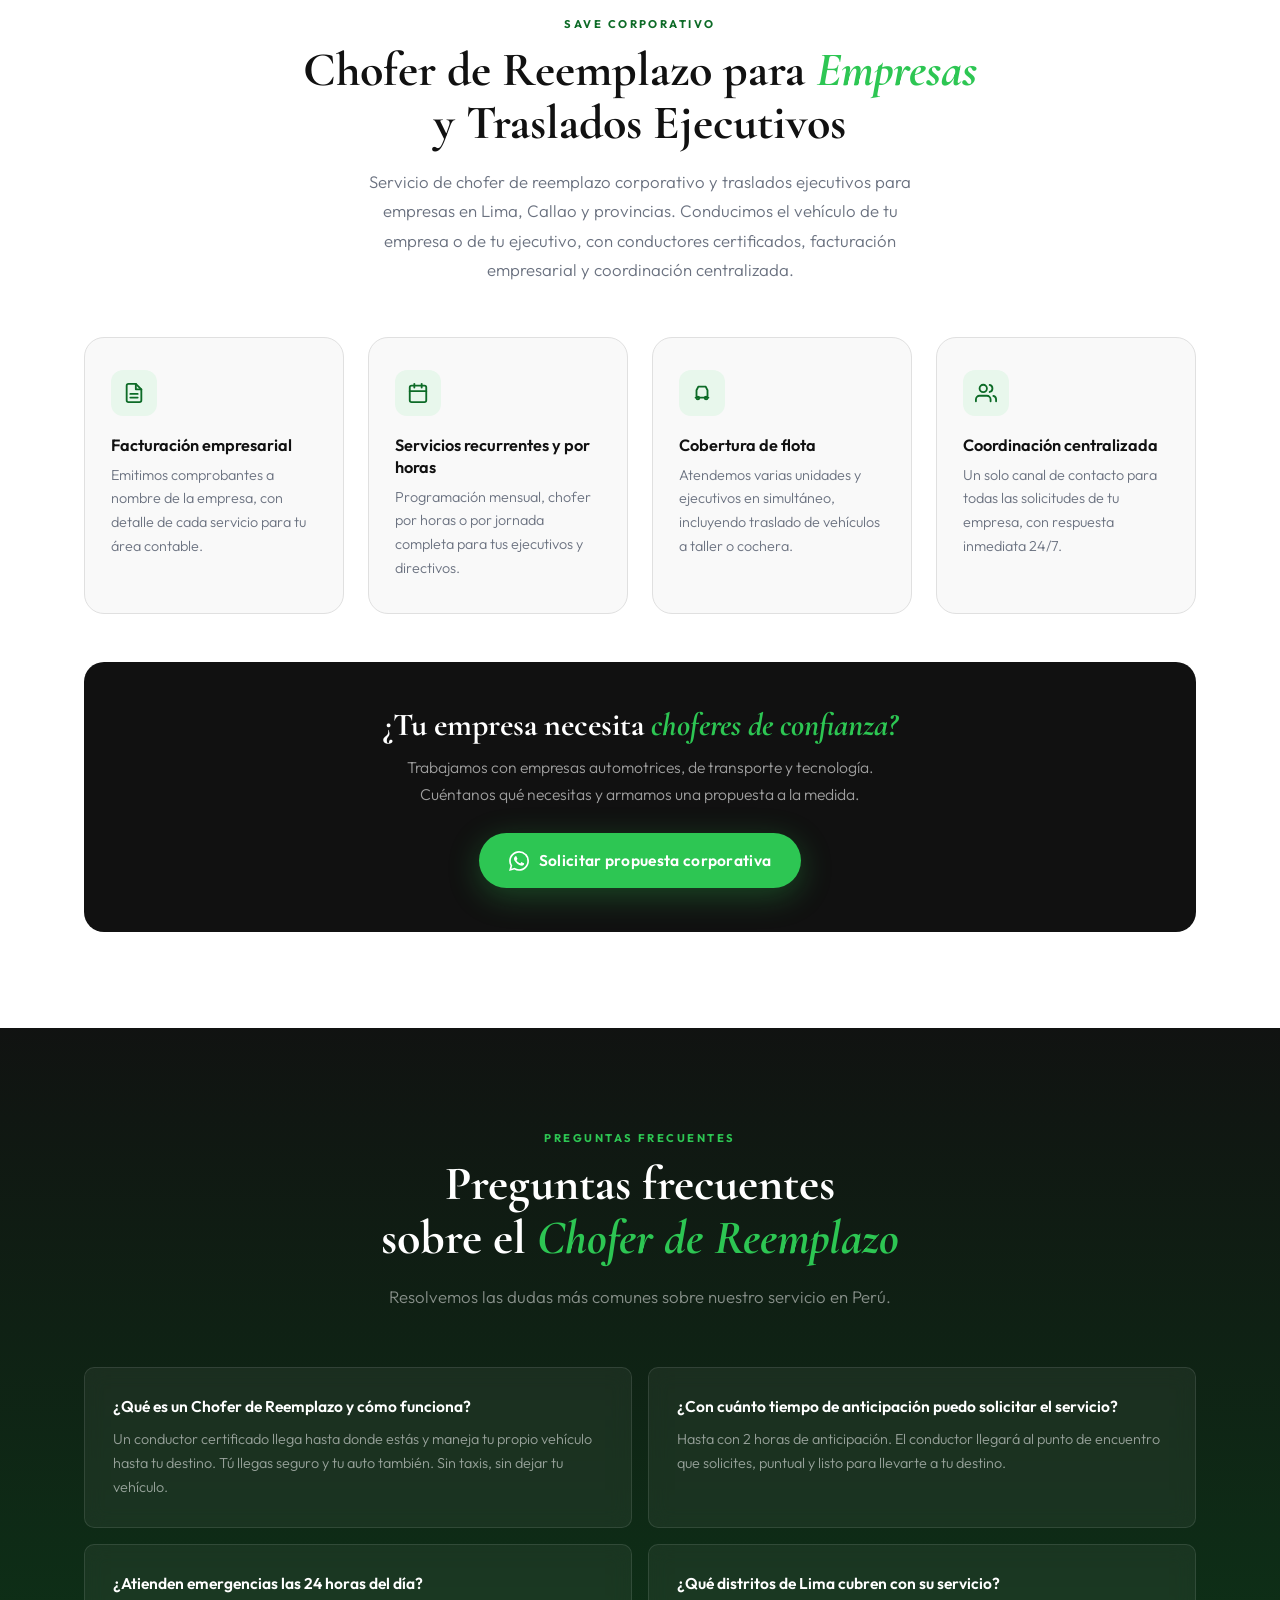
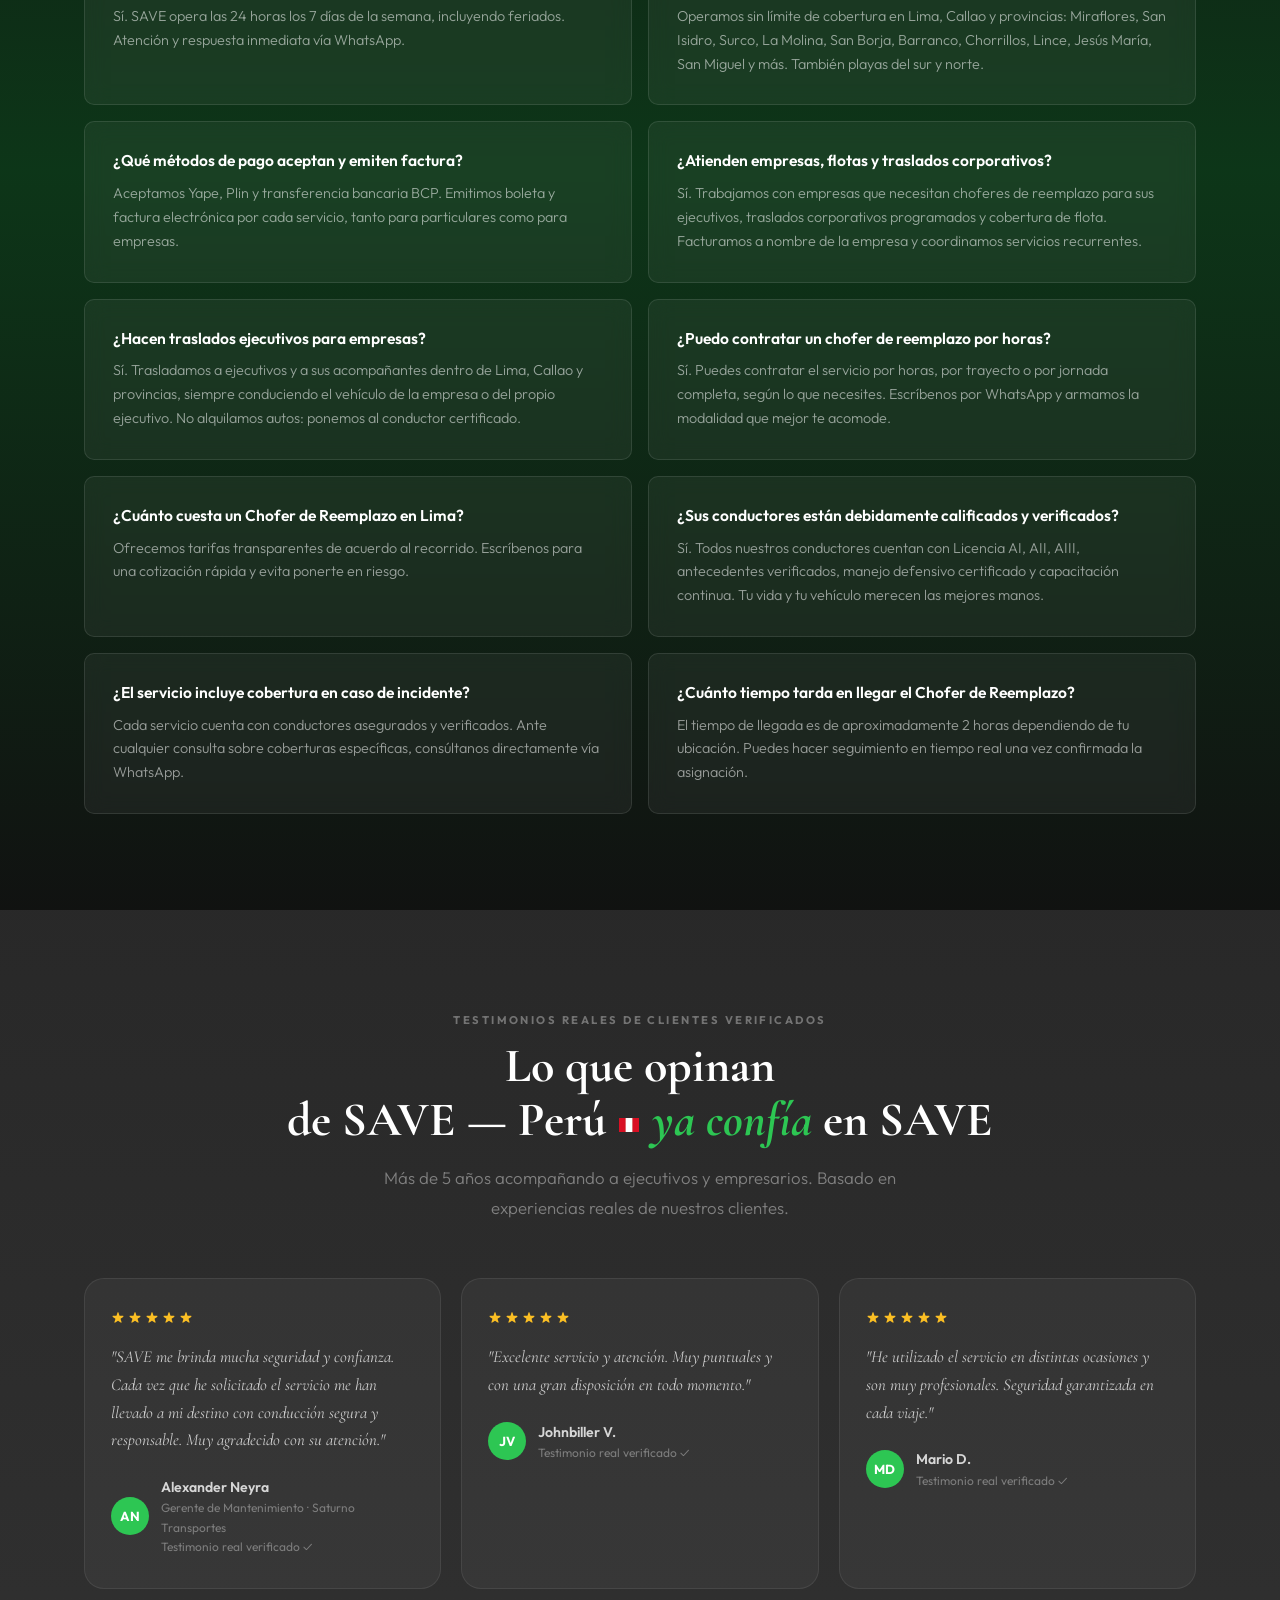
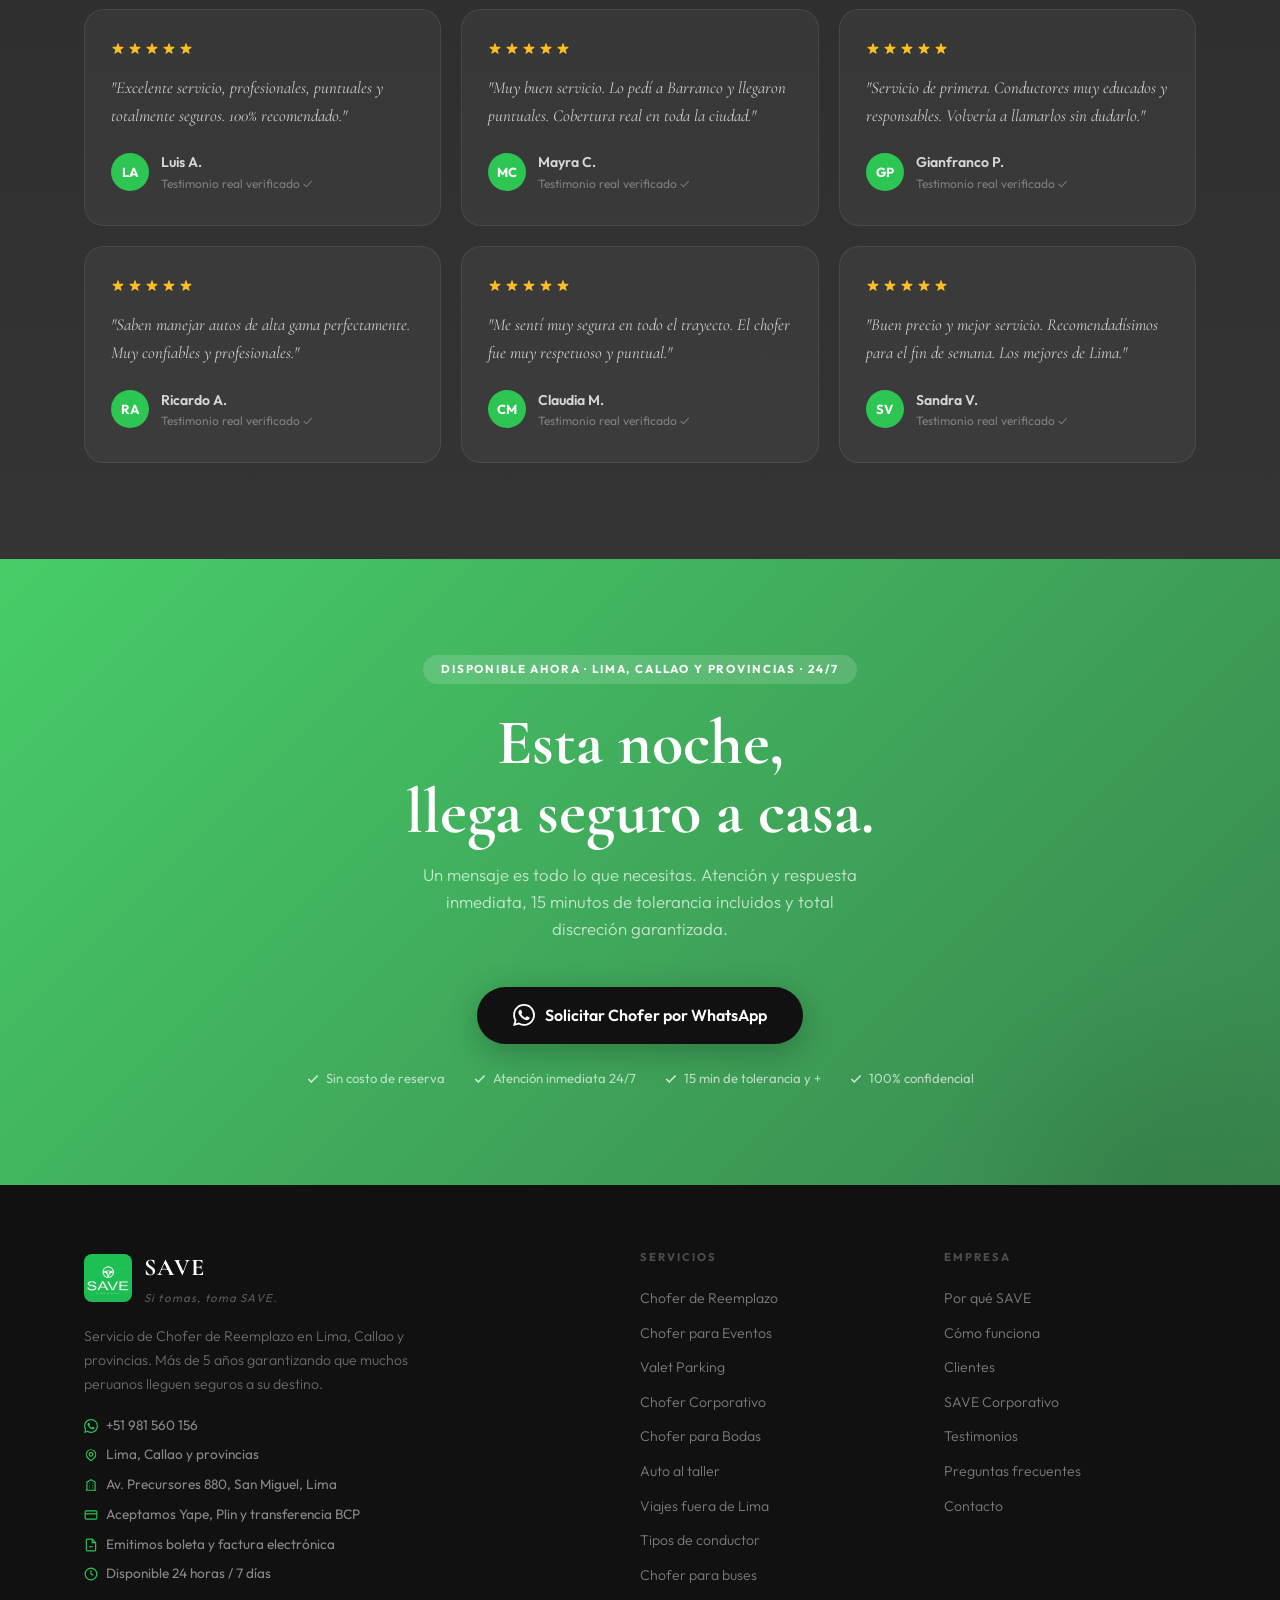
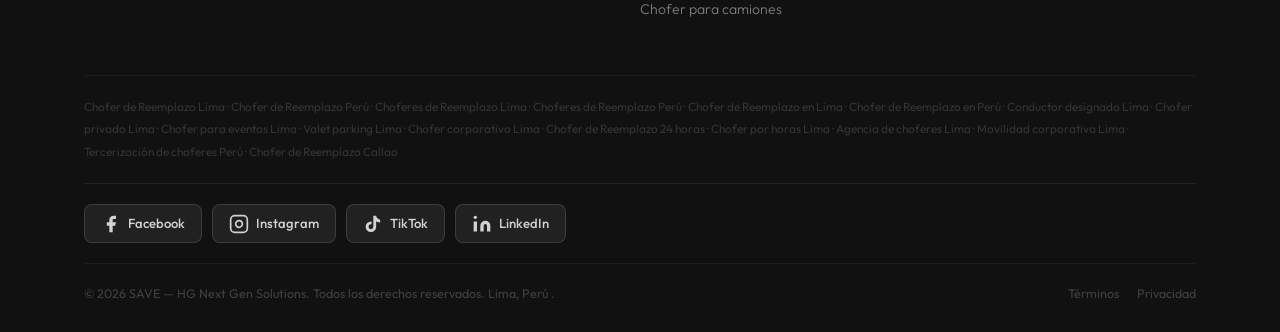
==== commit 35236976: "Paginas de servicio: chofer para buses y camiones (ES/EN/PT)" ====
--- a/index.html
+++ b/index.html
@@ -2223,7 +2223,9 @@
     .driver-body h3 { font-family: var(--font-display); font-size: 1.55rem; font-weight: 700; line-height: 1.15; color: var(--black); margin-bottom: 4px; }
     .driver-type { font-size: .78rem; font-weight: 700; letter-spacing: .12em; text-transform: uppercase; color: var(--green-dark); margin-bottom: 12px; }
     .driver-body p { font-size: .94rem; font-weight: 300; color: var(--gray-text); line-height: 1.7; margin-bottom: 20px; }
-    .driver-body .service-link { margin-top: auto; align-self: flex-start; }
+    .driver-links { margin-top: auto; display: flex; flex-wrap: wrap; align-items: center; gap: 10px 20px; }
+    .driver-more { font-size: .85rem; font-weight: 600; color: var(--gray-dark); border-bottom: 1px solid var(--gray-mid); padding-bottom: 1px; transition: color .2s, border-color .2s; }
+    .driver-more:hover, .driver-more:focus-visible { color: var(--green-dark); border-color: var(--green); }
     @media (max-width: 1024px) {
       .drivers-grid { grid-template-columns: repeat(2, minmax(0, 1fr)); }
       .drivers-grid .driver-card:last-child { grid-column: 1 / -1; flex-direction: row; }
@@ -2288,7 +2290,7 @@
             "@type": "City",
             "name": "Lima"
           },
-          "url": "https://tomasave.com/#tipos-de-chofer"
+          "url": "https://tomasave.com/chofer-de-reemplazo-buses.html"
         }
       },
       {
@@ -2306,7 +2308,7 @@
             "@type": "City",
             "name": "Lima"
           },
-          "url": "https://tomasave.com/#tipos-de-chofer"
+          "url": "https://tomasave.com/chofer-de-reemplazo-camiones.html"
         }
       }
     ]
@@ -2630,11 +2632,13 @@
               <h3>Conductor A1</h3>
               <p class="driver-type">Vehículos particulares</p>
               <p>Para tu auto, SUV o camioneta de uso particular. Un conductor certificado maneja tu vehículo hasta tu destino, con el cuidado de siempre.</p>
+              <div class="driver-links">
               <a href="https://wa.me/51981560156?text=%C2%A1Hola!%20Quiero%20un%20ch%C3%B3fer%20de%20reemplazo%20SAVE%20%28Conductor%20A1%29%20para%20mi%20veh%C3%ADculo%20particular."
                  target="_blank" rel="noopener" class="service-link" data-event="whatsapp_click" data-origen="conductor_a1">
                 Solicitar Conductor A1
                 <svg viewBox="0 0 24 24" fill="none" stroke="currentColor" stroke-width="2.5" aria-hidden="true" focusable="false"><path d="M5 12h14M12 5l7 7-7 7"/></svg>
               </a>
+              </div>
             </div>
           </article>
 
@@ -2647,11 +2651,14 @@
               <h3>Conductor A2B</h3>
               <p class="driver-type">Vehículos con mercadería o buses</p>
               <p>Para minivans, buses y vehículos que transportan mercadería. Movilizamos tu unidad con un conductor de la categoría que requiere, en Lima o hacia provincias.</p>
+              <div class="driver-links">
               <a href="https://wa.me/51981560156?text=%C2%A1Hola!%20Quiero%20cotizar%20un%20ch%C3%B3fer%20de%20reemplazo%20SAVE%20%28Conductor%20A2B%29%20para%20un%20bus%20o%20veh%C3%ADculo%20con%20mercader%C3%ADa."
                  target="_blank" rel="noopener" class="service-link" data-event="whatsapp_click" data-origen="conductor_a2b">
                 Cotizar Conductor A2B
                 <svg viewBox="0 0 24 24" fill="none" stroke="currentColor" stroke-width="2.5" aria-hidden="true" focusable="false"><path d="M5 12h14M12 5l7 7-7 7"/></svg>
               </a>
+              <a href="/chofer-de-reemplazo-buses.html" class="driver-more">Ver conductores para buses</a>
+              </div>
             </div>
           </article>
 
@@ -2664,11 +2671,14 @@
               <h3>Conductor A3C</h3>
               <p class="driver-type">Unidades de transporte pesado</p>
               <p>Para camiones y unidades de carga pesada. Un conductor especializado moviliza tu unidad dentro de Lima o hacia provincias.</p>
+              <div class="driver-links">
               <a href="https://wa.me/51981560156?text=%C2%A1Hola!%20Quiero%20cotizar%20un%20ch%C3%B3fer%20de%20reemplazo%20SAVE%20%28Conductor%20A3C%29%20para%20una%20unidad%20de%20transporte%20pesado."
                  target="_blank" rel="noopener" class="service-link" data-event="whatsapp_click" data-origen="conductor_a3c">
                 Cotizar Conductor A3C
                 <svg viewBox="0 0 24 24" fill="none" stroke="currentColor" stroke-width="2.5" aria-hidden="true" focusable="false"><path d="M5 12h14M12 5l7 7-7 7"/></svg>
               </a>
+              <a href="/chofer-de-reemplazo-camiones.html" class="driver-more">Ver conductores para camiones</a>
+              </div>
             </div>
           </article>
         </div>
@@ -3104,6 +3114,8 @@
             <li><a href="#servicios">Auto al taller</a></li>
             <li><a href="#servicios">Viajes fuera de Lima</a></li>
             <li><a href="#tipos-de-chofer">Tipos de conductor</a></li>
+            <li><a href="/chofer-de-reemplazo-buses.html">Chofer para buses</a></li>
+            <li><a href="/chofer-de-reemplazo-camiones.html">Chofer para camiones</a></li>
           </ul>
         </div>
         <div class="footer-col">
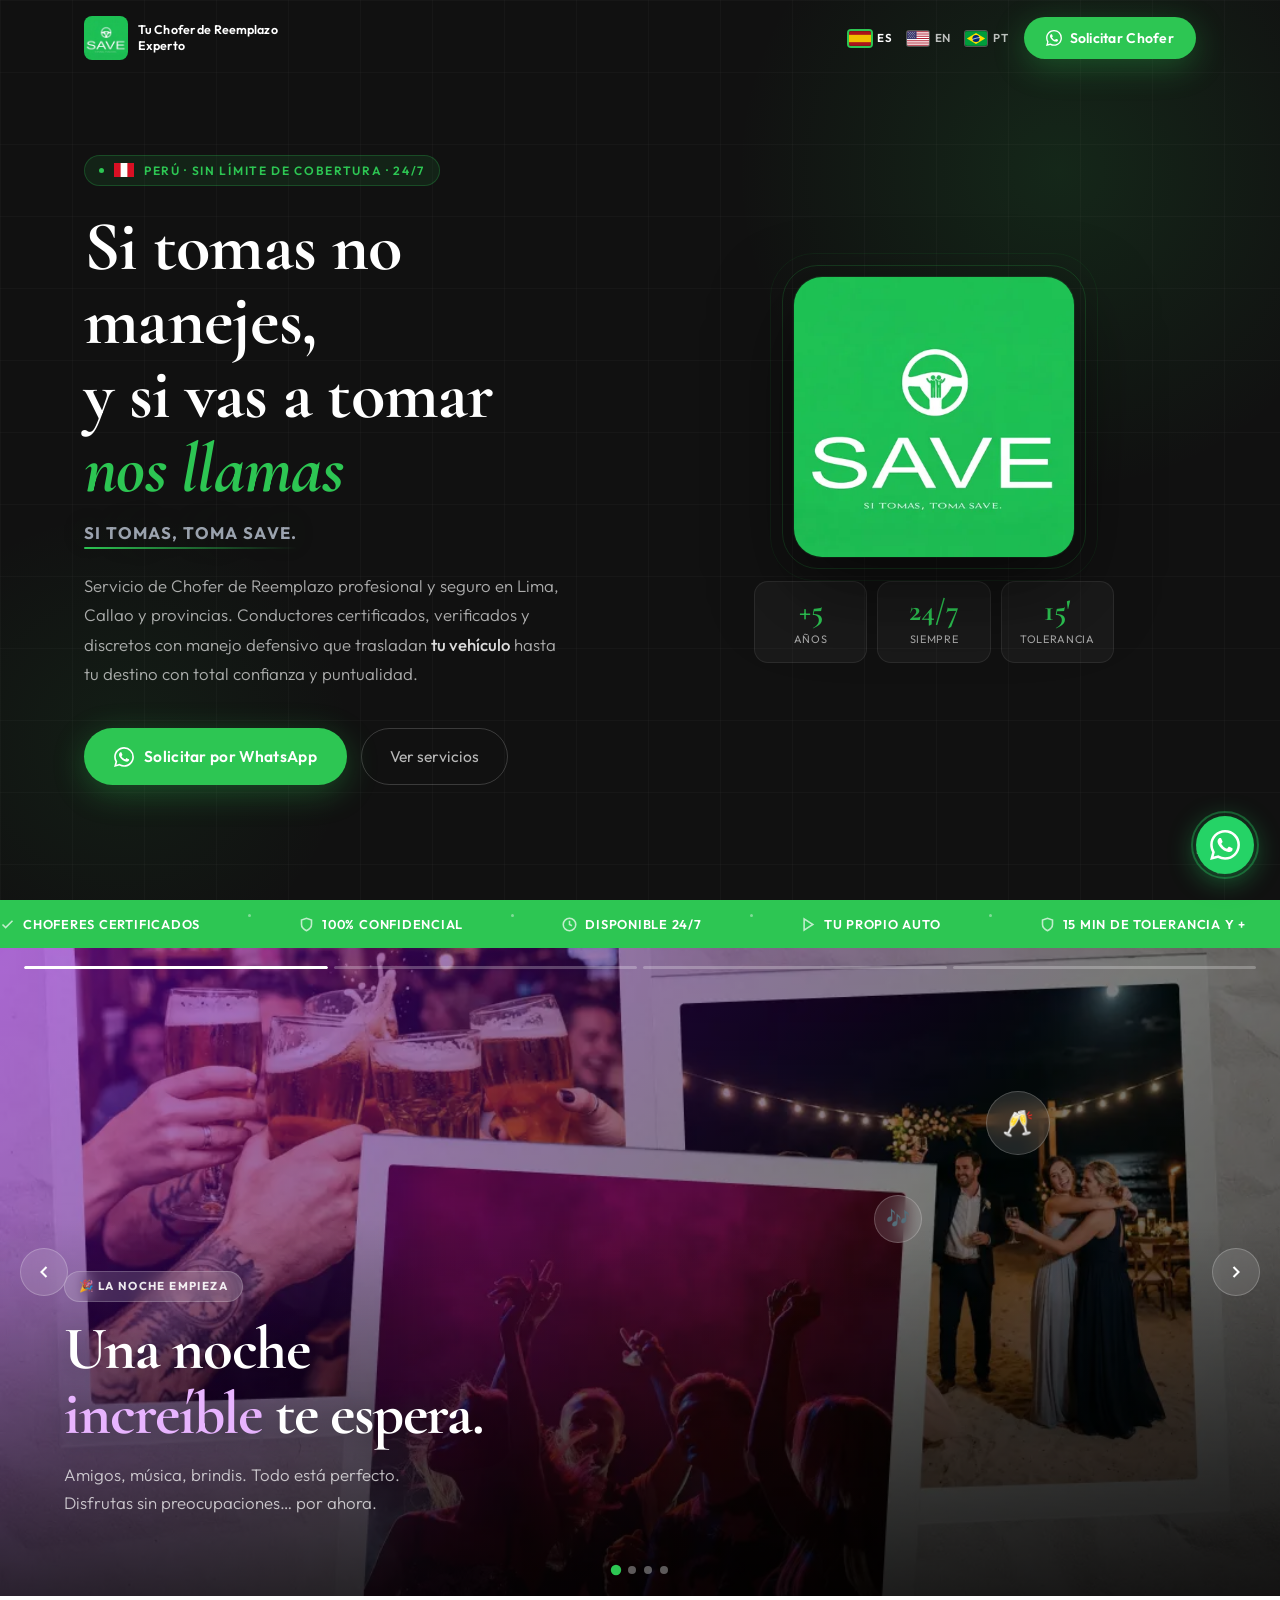
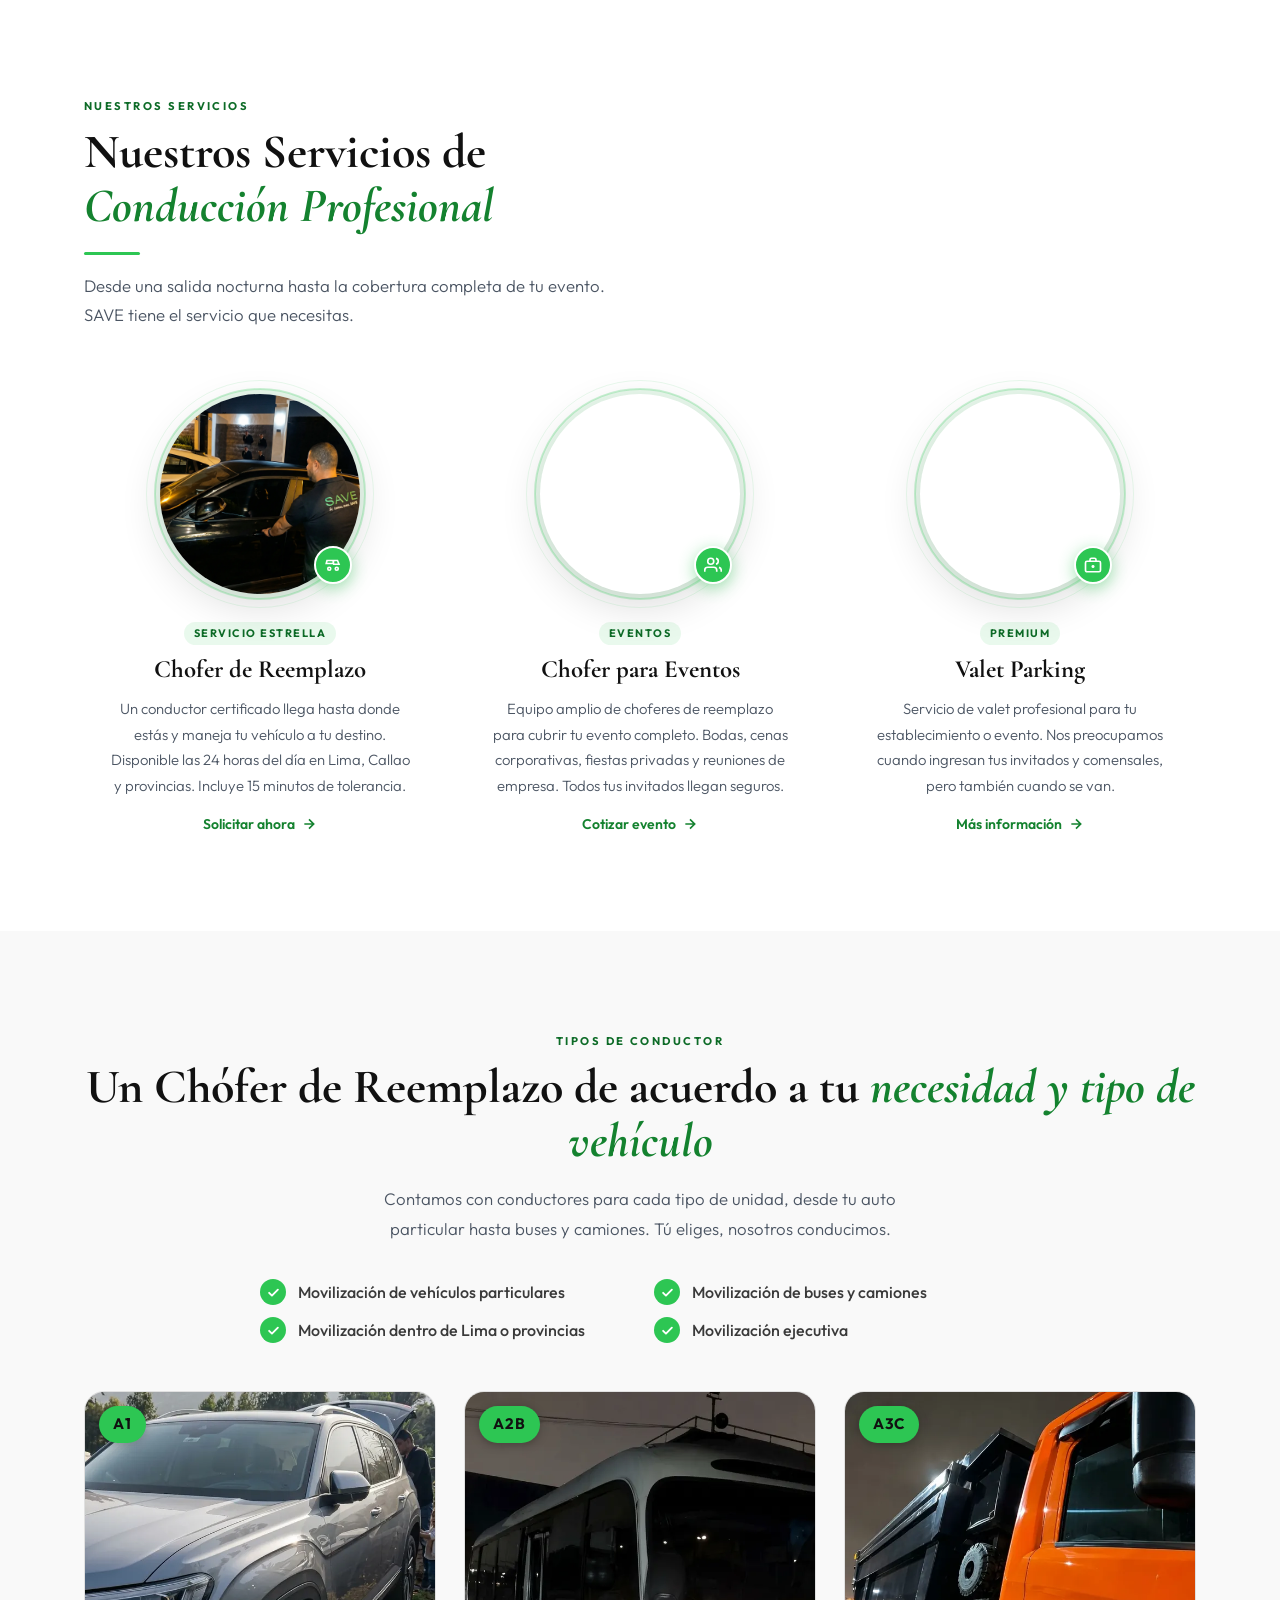
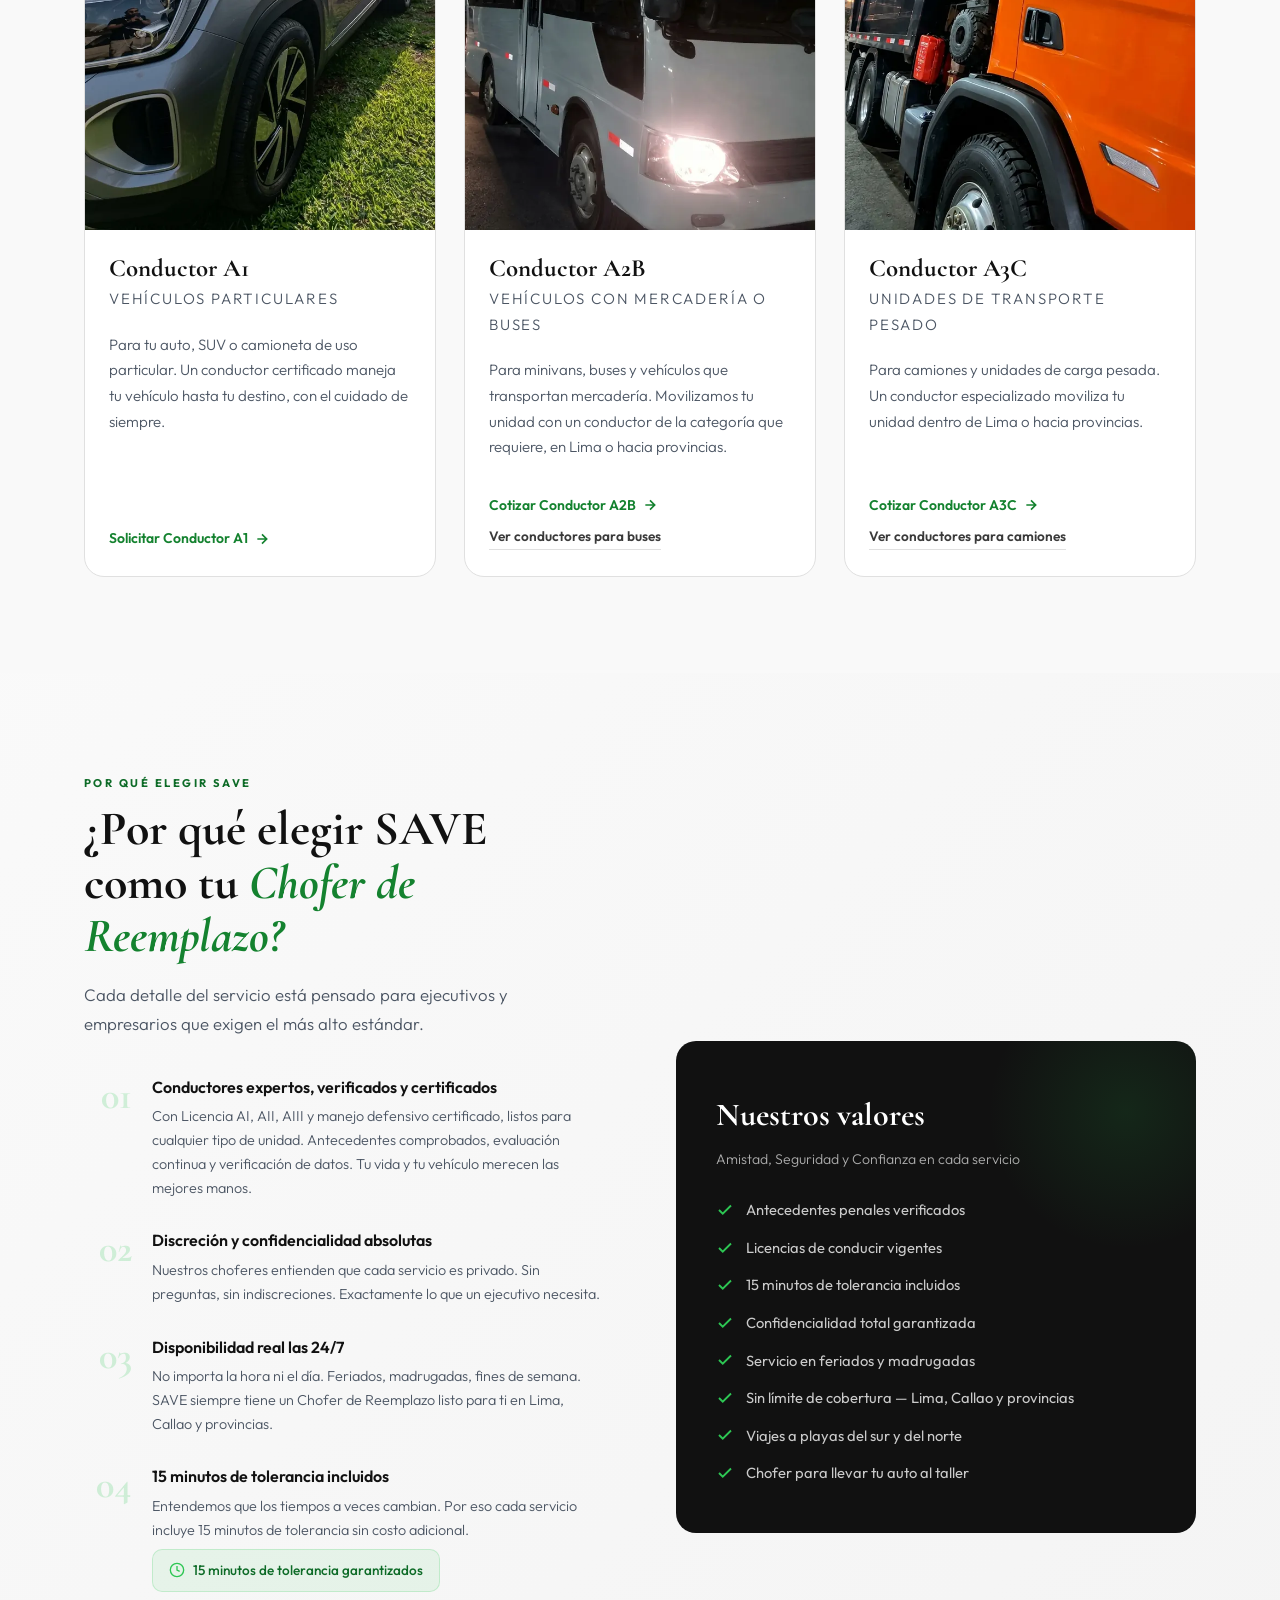
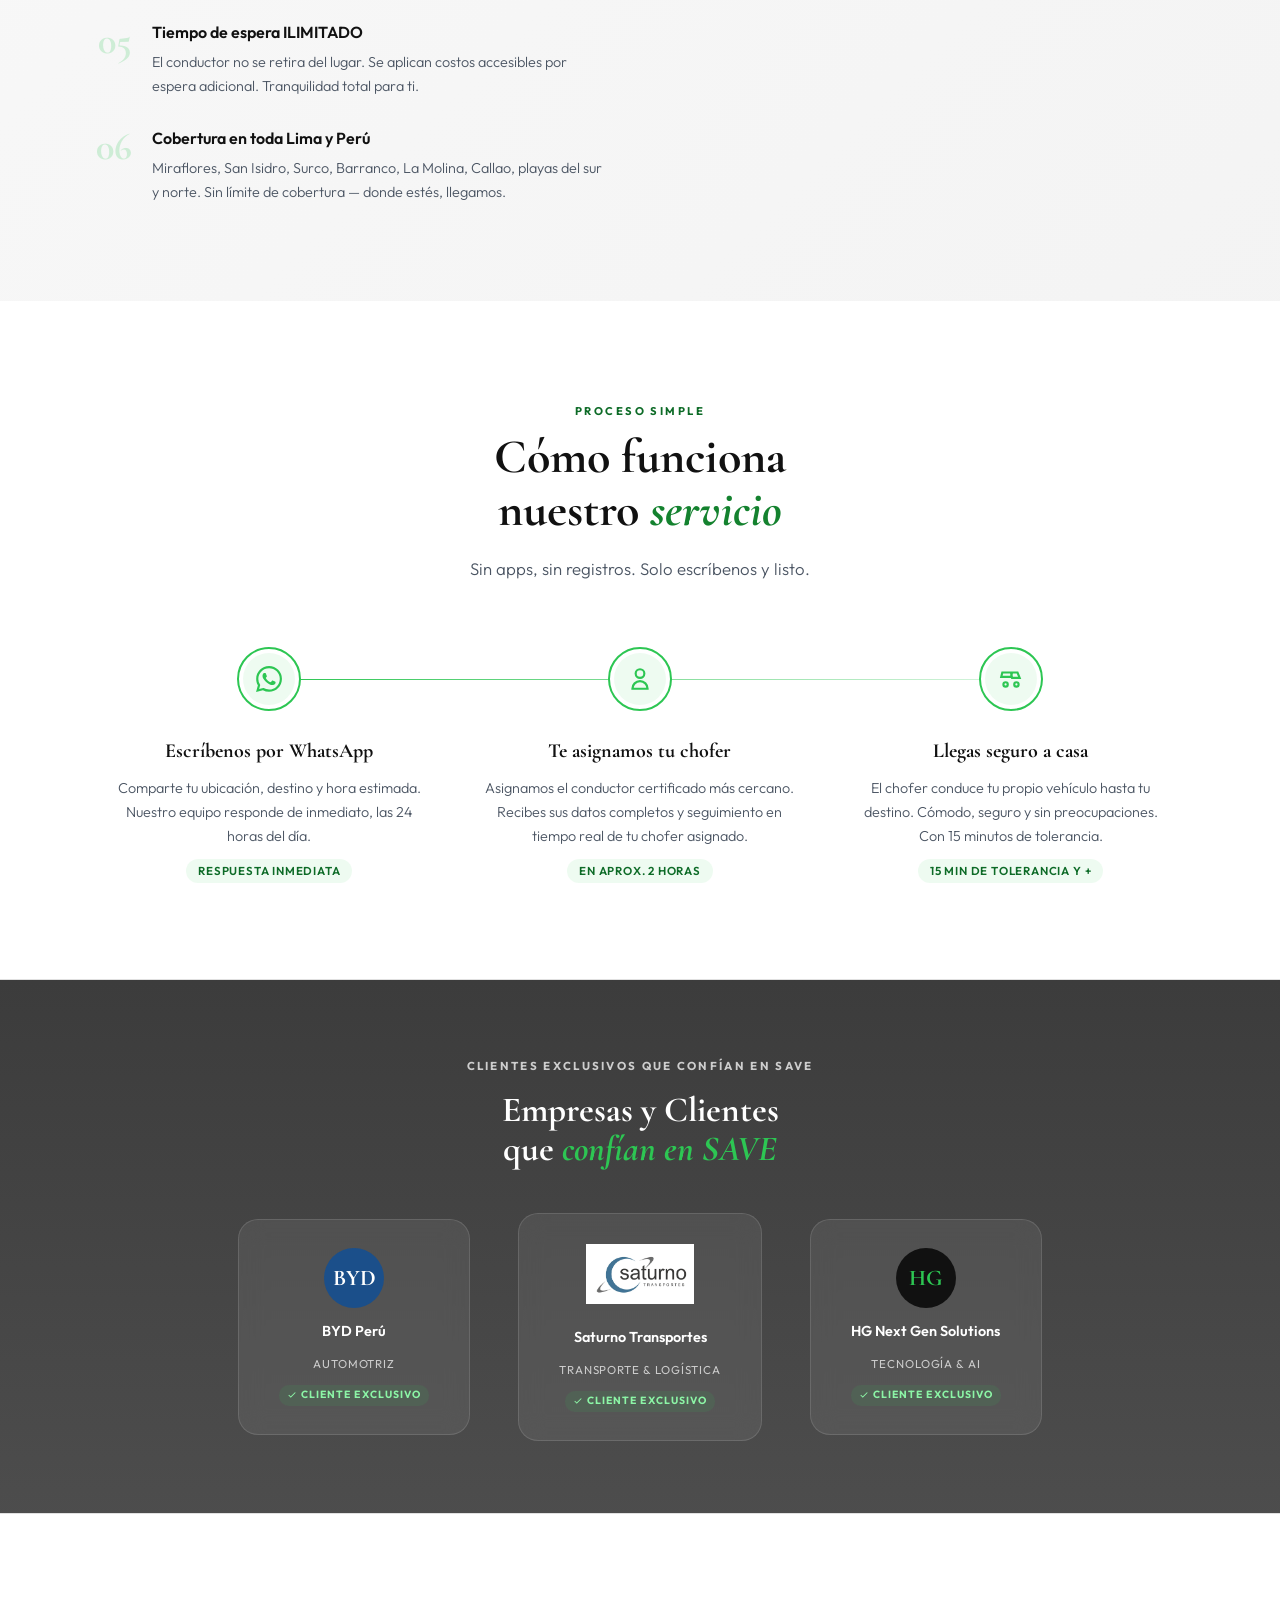
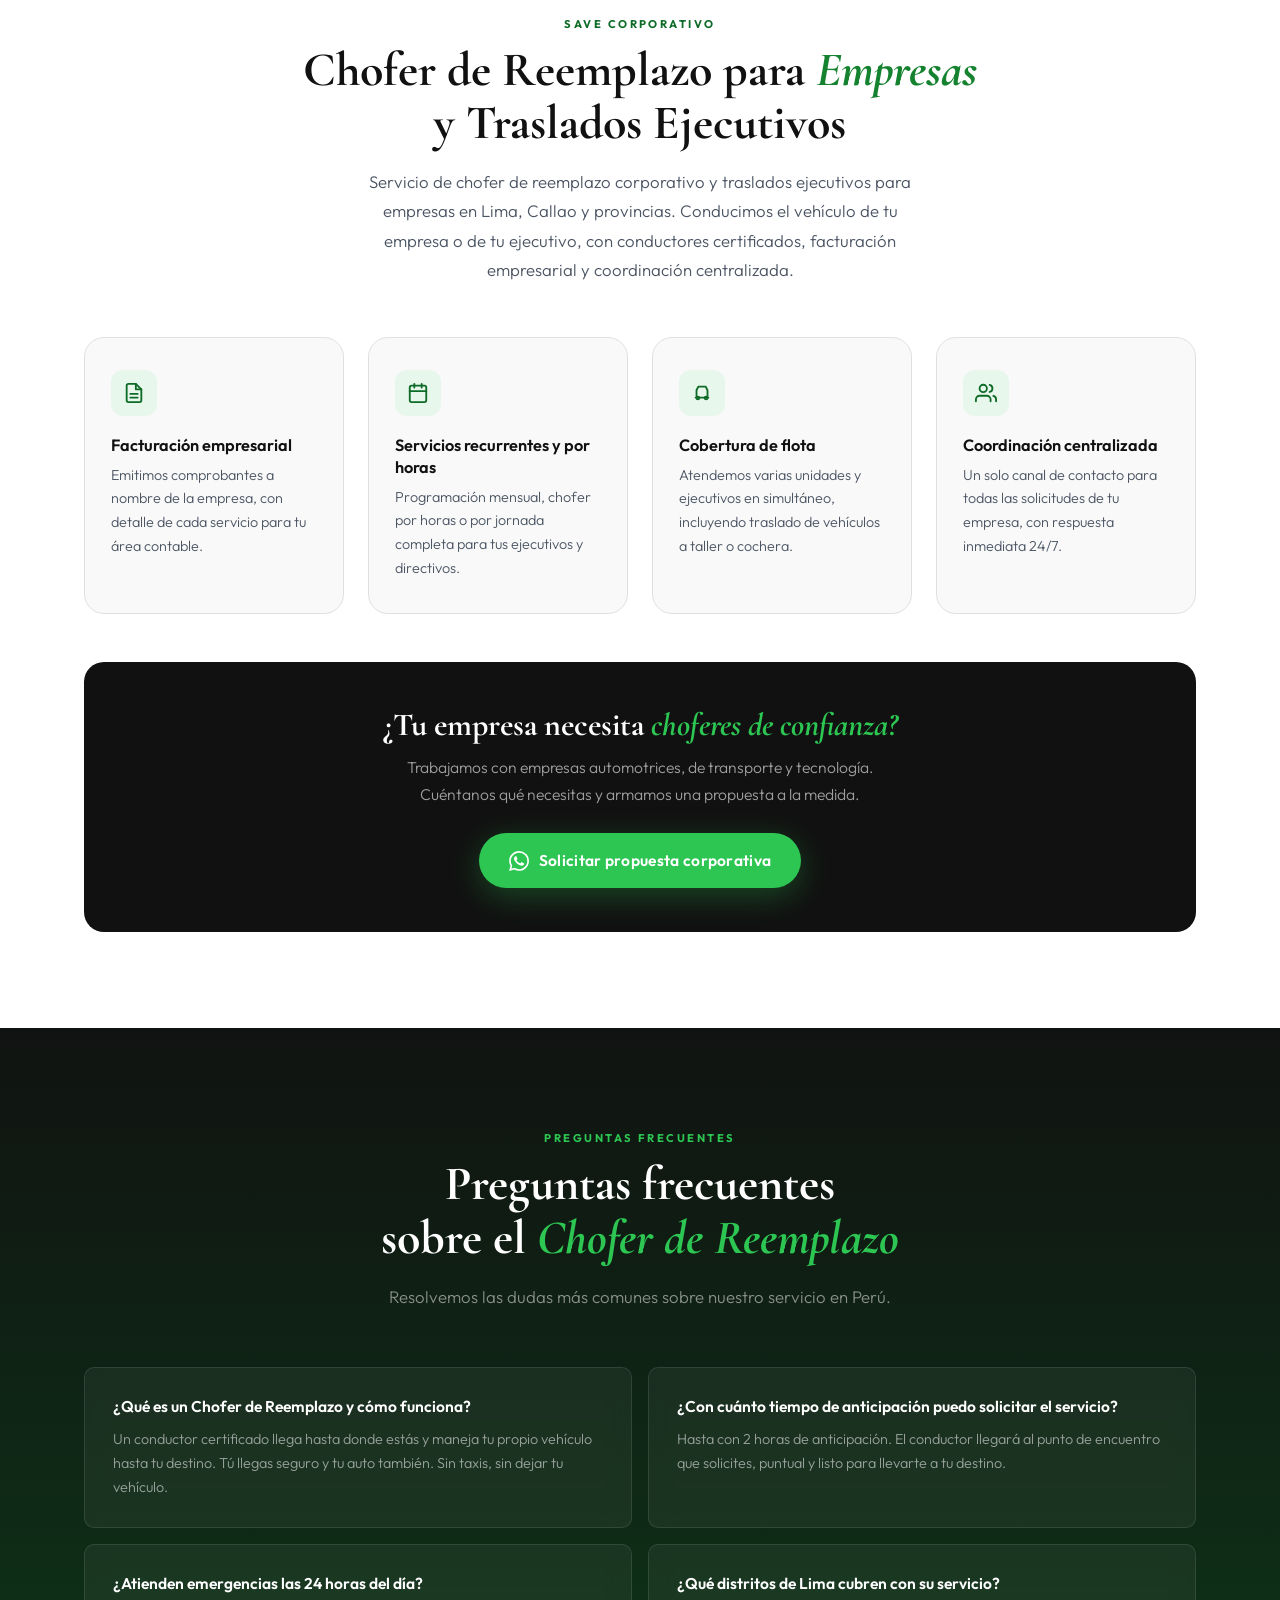
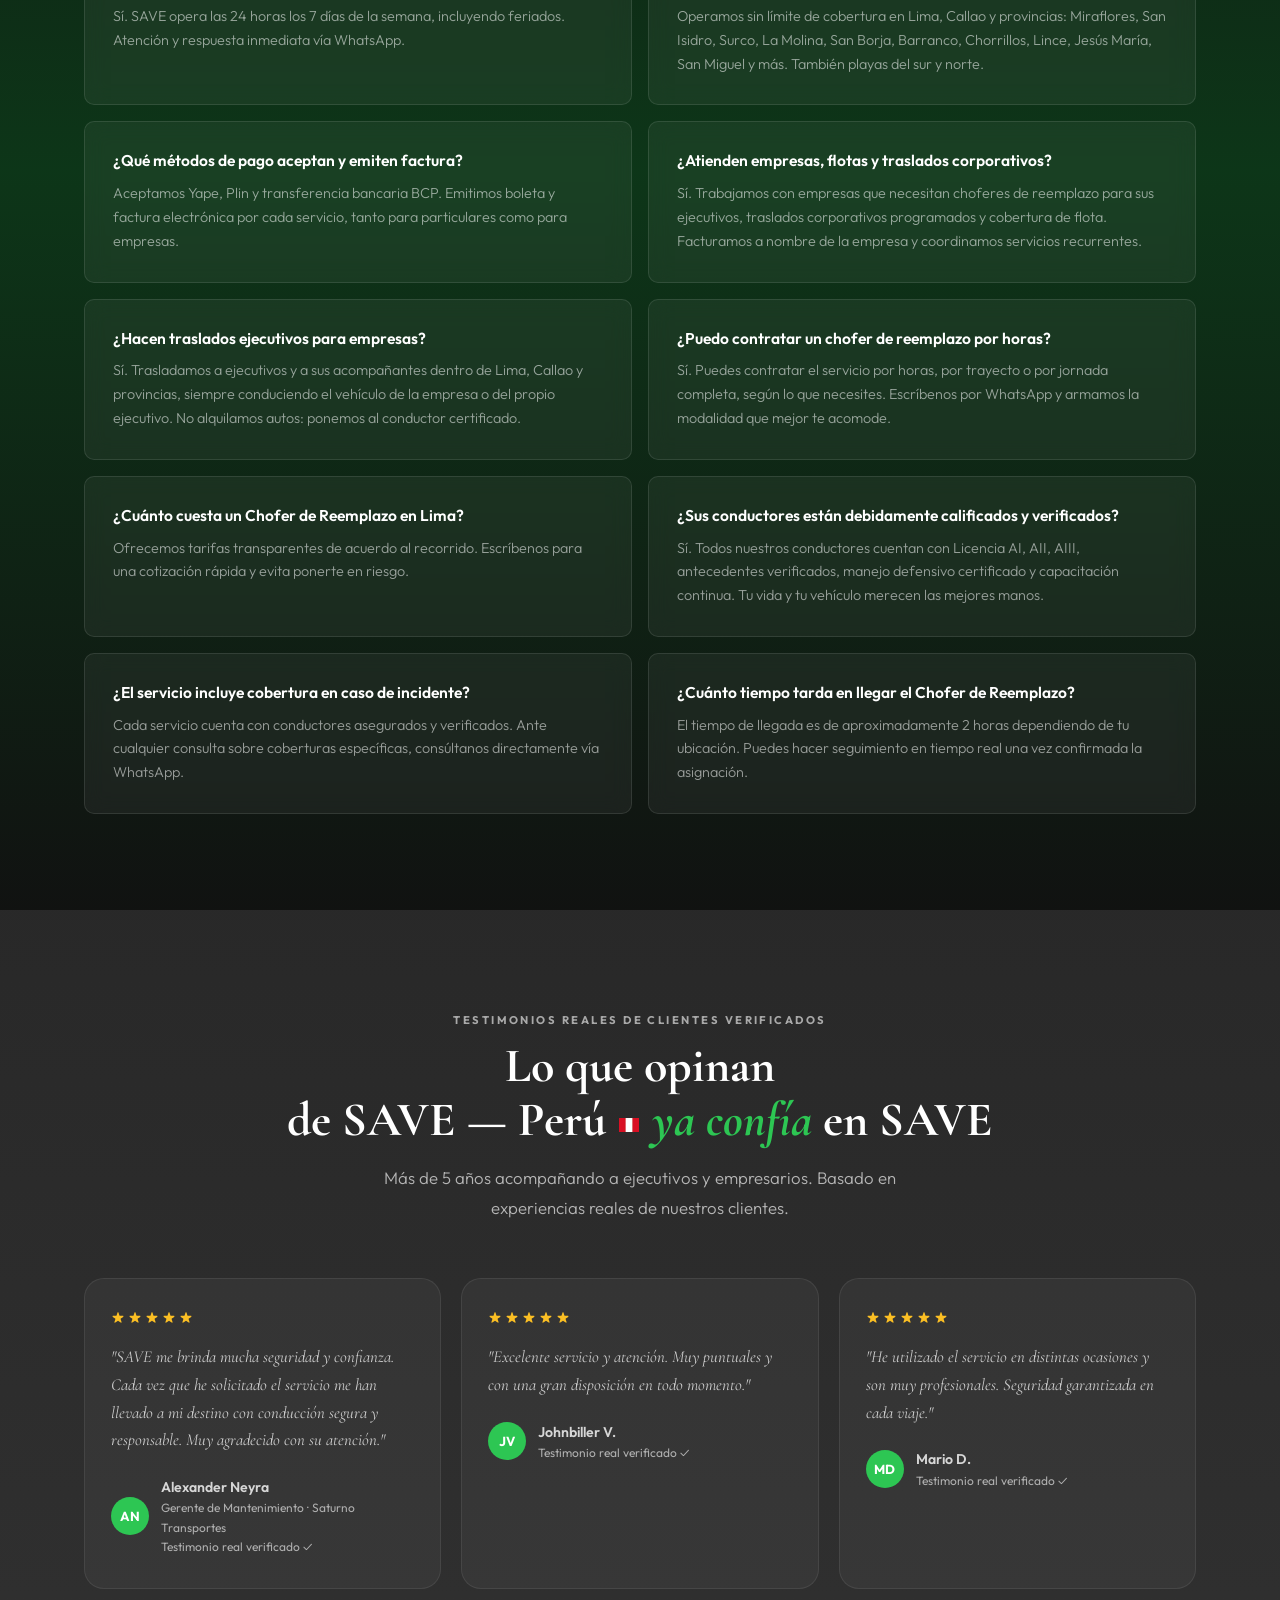
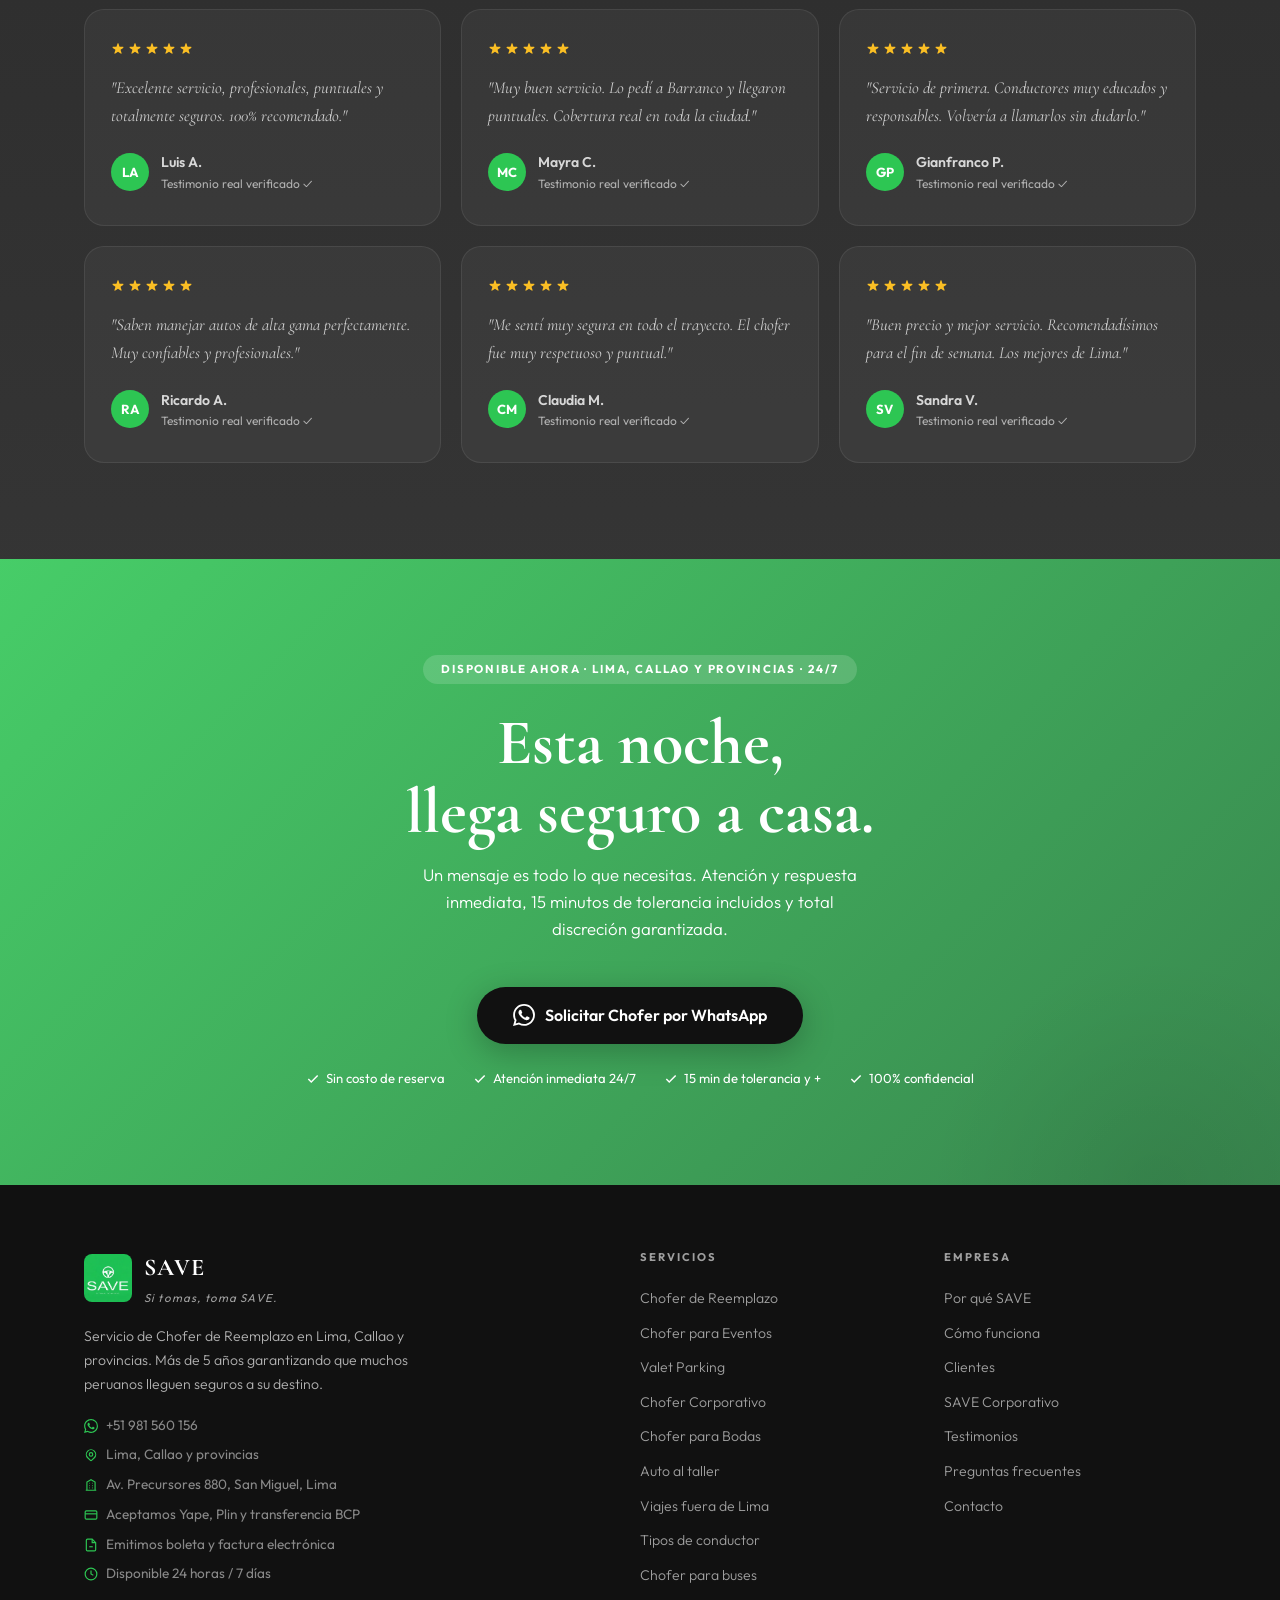
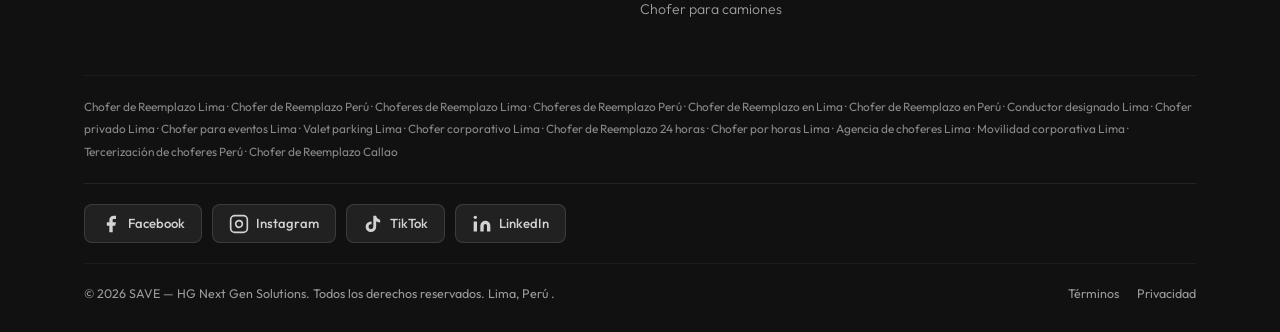
==== commit 42ccd4e4: "Contraste de fuentes: grises, verdes sobre fondo claro y blancos translucidos" ====
--- a/index.html
+++ b/index.html
@@ -289,12 +289,13 @@
       --green-mid:    #1AAA40;   /* slightly deeper for hover */
       --green-dark:   #0D6B27;   /* dark green for contrast */
       --green-muted:  #E8F7EC;   /* very light tint */
+      --green-text:   #14822F;   /* verde de marca legible como texto sobre fondos claros (AA) */
 
       --white:        #FFFFFF;
       --off-white:    #F9F9F9;
       --gray-light:   #F2F2F2;
       --gray-mid:     #E0E0E0;
-      --gray-text:    #6B7280;
+      --gray-text:    #4B5563;   /* AA sobre blanco, off-white y gray-light */
       --gray-dark:    #3A3A3A;
       --black:        #111111;
 
@@ -344,7 +345,7 @@
       color: var(--black);
       margin-bottom: 16px;
     }
-    .section-title em { font-style: italic; color: var(--green); }
+    .section-title em { font-style: italic; color: var(--green-text); }
     .section-desc {
       font-size: 1.05rem;
       color: var(--gray-text);
@@ -701,7 +702,7 @@
     }
     .hero-stat-label {
       font-size: 0.68rem;
-      color: rgba(255,255,255,0.4);
+      color: rgba(255,255,255,0.62);
       letter-spacing: 0.06em;
       text-transform: uppercase;
     }
@@ -712,7 +713,7 @@
       flex-direction: column;
       align-items: center;
       gap: 4px;
-      color: rgba(255,255,255,0.3);
+      color: rgba(255,255,255,0.55);
       font-size: 0.6rem;
       letter-spacing: 0.14em;
       text-transform: uppercase;
@@ -755,7 +756,7 @@
       gap: 8px;
       font-size: 0.8rem;
       font-weight: 600;
-      color: rgba(255,255,255,0.9);
+      color: rgba(255,255,255,1);
       letter-spacing: 0.06em;
       text-transform: uppercase;
       flex-shrink: 0;
@@ -1196,7 +1197,7 @@
       font-weight: 700;
       letter-spacing: 0.14em;
       text-transform: uppercase;
-      color: var(--green);
+      color: var(--green-dark);
       background: rgba(45,198,83,0.1);
       padding: 3px 10px;
       border-radius: 20px;
@@ -1231,7 +1232,7 @@
       gap: 6px;
       font-size: 0.875rem;
       font-weight: 600;
-      color: var(--green);
+      color: var(--green-text);
       transition: var(--transition);
       margin-top: 14px;
     }
@@ -1332,7 +1333,7 @@
       margin-bottom: 8px;
     }
     .benefits-card > p {
-      color: rgba(255,255,255,0.45);
+      color: rgba(255,255,255,0.65);
       font-size: 0.88rem;
       margin-bottom: 28px;
       font-weight: 300;
@@ -1457,7 +1458,7 @@
       z-index: 0;
     }
     .clients > .container { position: relative; z-index: 1; }
-    .clients .clients-label { color: rgba(255,255,255,0.5); }
+    .clients .clients-label { color: rgba(255,255,255,0.75); }
     .clients .section-title { color: var(--white); }
     .clients .section-title em { color: var(--green); }
     .clients .client-card {
@@ -1471,7 +1472,8 @@
       border-color: rgba(45,198,83,0.4);
     }
     .clients .client-name { color: var(--white); }
-    .clients .client-type { color: rgba(255,255,255,0.45); }
+    .clients .client-type { color: rgba(255,255,255,0.7); }
+    .clients .client-badge { color: #8CF5A6; }
     .clients-header {
       text-align: center;
       margin-bottom: 44px;
@@ -1631,7 +1633,8 @@
     .testimonials > .container { position: relative; z-index: 1; }
     .testimonials-header { text-align: center; margin-bottom: 56px; }
     .testimonials-header .section-title { color: var(--white); }
-    .testimonials-header .section-desc { color: rgba(255,255,255,0.4); margin: 0 auto; }
+    .testimonials-header .section-title em { color: var(--green); }
+    .testimonials-header .section-desc { color: rgba(255,255,255,0.65); margin: 0 auto; }
     .testimonials-grid { display: grid; grid-template-columns: repeat(3,1fr); gap: 20px; }
     .testimonial-card {
       background: rgba(255,255,255,0.04);
@@ -1678,7 +1681,7 @@
     }
     .t-role {
       font-size: 0.75rem;
-      color: rgba(255,255,255,0.35);
+      color: rgba(255,255,255,0.6);
     }
 
     /* ─── CTA ─── */
@@ -1737,7 +1740,7 @@
     }
     .cta-sub {
       font-size: 1.05rem;
-      color: rgba(255,255,255,0.7);
+      color: rgba(255,255,255,1);
       margin-bottom: 44px;
       font-weight: 300;
       max-width: 440px;
@@ -1775,10 +1778,10 @@
       align-items: center;
       gap: 6px;
       font-size: 0.82rem;
-      color: rgba(255,255,255,0.65);
+      color: rgba(255,255,255,1);
       font-weight: 400;
     }
-    .assurance-item svg { width: 14px; height: 14px; color: rgba(255,255,255,0.8); }
+    .assurance-item svg { width: 14px; height: 14px; color: #fff; }
 
     /* ─── FOOTER ─── */
     .footer {
@@ -1813,14 +1816,14 @@
     .footer-tagline {
       font-size: 0.72rem;
       font-style: italic;
-      color: rgba(255,255,255,0.3);
+      color: rgba(255,255,255,0.6);
       letter-spacing: 0.1em;
       margin-top: 1px;
     }
     .footer-about {
       font-size: 0.88rem;
       line-height: 1.7;
-      color: rgba(255,255,255,0.38);
+      color: rgba(255,255,255,0.68);
       max-width: 340px;
       margin-bottom: 18px;
       font-weight: 300;
@@ -1845,13 +1848,13 @@
       font-weight: 700;
       letter-spacing: 0.18em;
       text-transform: uppercase;
-      color: rgba(255,255,255,0.25);
+      color: rgba(255,255,255,0.6);
       margin-bottom: 18px;
     }
     .footer-links li { margin-bottom: 9px; }
     .footer-links a {
       font-size: 0.88rem;
-      color: rgba(255,255,255,0.45);
+      color: rgba(255,255,255,0.6);
       transition: var(--transition);
       font-weight: 300;
     }
@@ -1862,7 +1865,7 @@
     }
     .footer-seo p {
       font-size: 0.74rem;
-      color: rgba(255,255,255,0.15);
+      color: rgba(255,255,255,0.5);
       line-height: 1.9;
     }
     .footer-bottom {
@@ -1874,9 +1877,9 @@
       flex-wrap: wrap;
       gap: 10px;
     }
-    .footer-copy { font-size: 0.78rem; color: rgba(255,255,255,0.2); }
+    .footer-copy { font-size: 0.78rem; color: rgba(255,255,255,0.58); }
     .footer-legal { display: flex; gap: 18px; }
-    .footer-legal a { font-size: 0.78rem; color: rgba(255,255,255,0.2); transition: var(--transition); }
+    .footer-legal a { font-size: 0.78rem; color: rgba(255,255,255,0.58); transition: var(--transition); }
     .footer-legal a:hover { color: var(--green); }
 
     /* ─── WHATSAPP FLOAT ─── */
@@ -2953,7 +2956,7 @@
     <section class="testimonials" id="testimonios" aria-labelledby="testimonials-heading" data-bg="BackgroundMK.webp">
       <div class="container">
         <div class="testimonials-header reveal">
-          <span class="section-label" style="color:rgba(255,255,255,0.35);">Testimonios reales de clientes verificados</span>
+          <span class="section-label" style="color:rgba(255,255,255,0.6);">Testimonios reales de clientes verificados</span>
           <h2 class="section-title" id="testimonials-heading">Lo que opinan<br/>de SAVE — Perú <img src="peru.webp" alt="Perú" width="20" height="14" style="display:inline-block;vertical-align:middle;margin:0 2px;" loading="lazy" decoding="async"> <em>ya confía</em> en SAVE</h2>
           <p class="section-desc">Más de 5 años acompañando a ejecutivos y empresarios. Basado en experiencias reales de nuestros clientes.</p>
         </div>
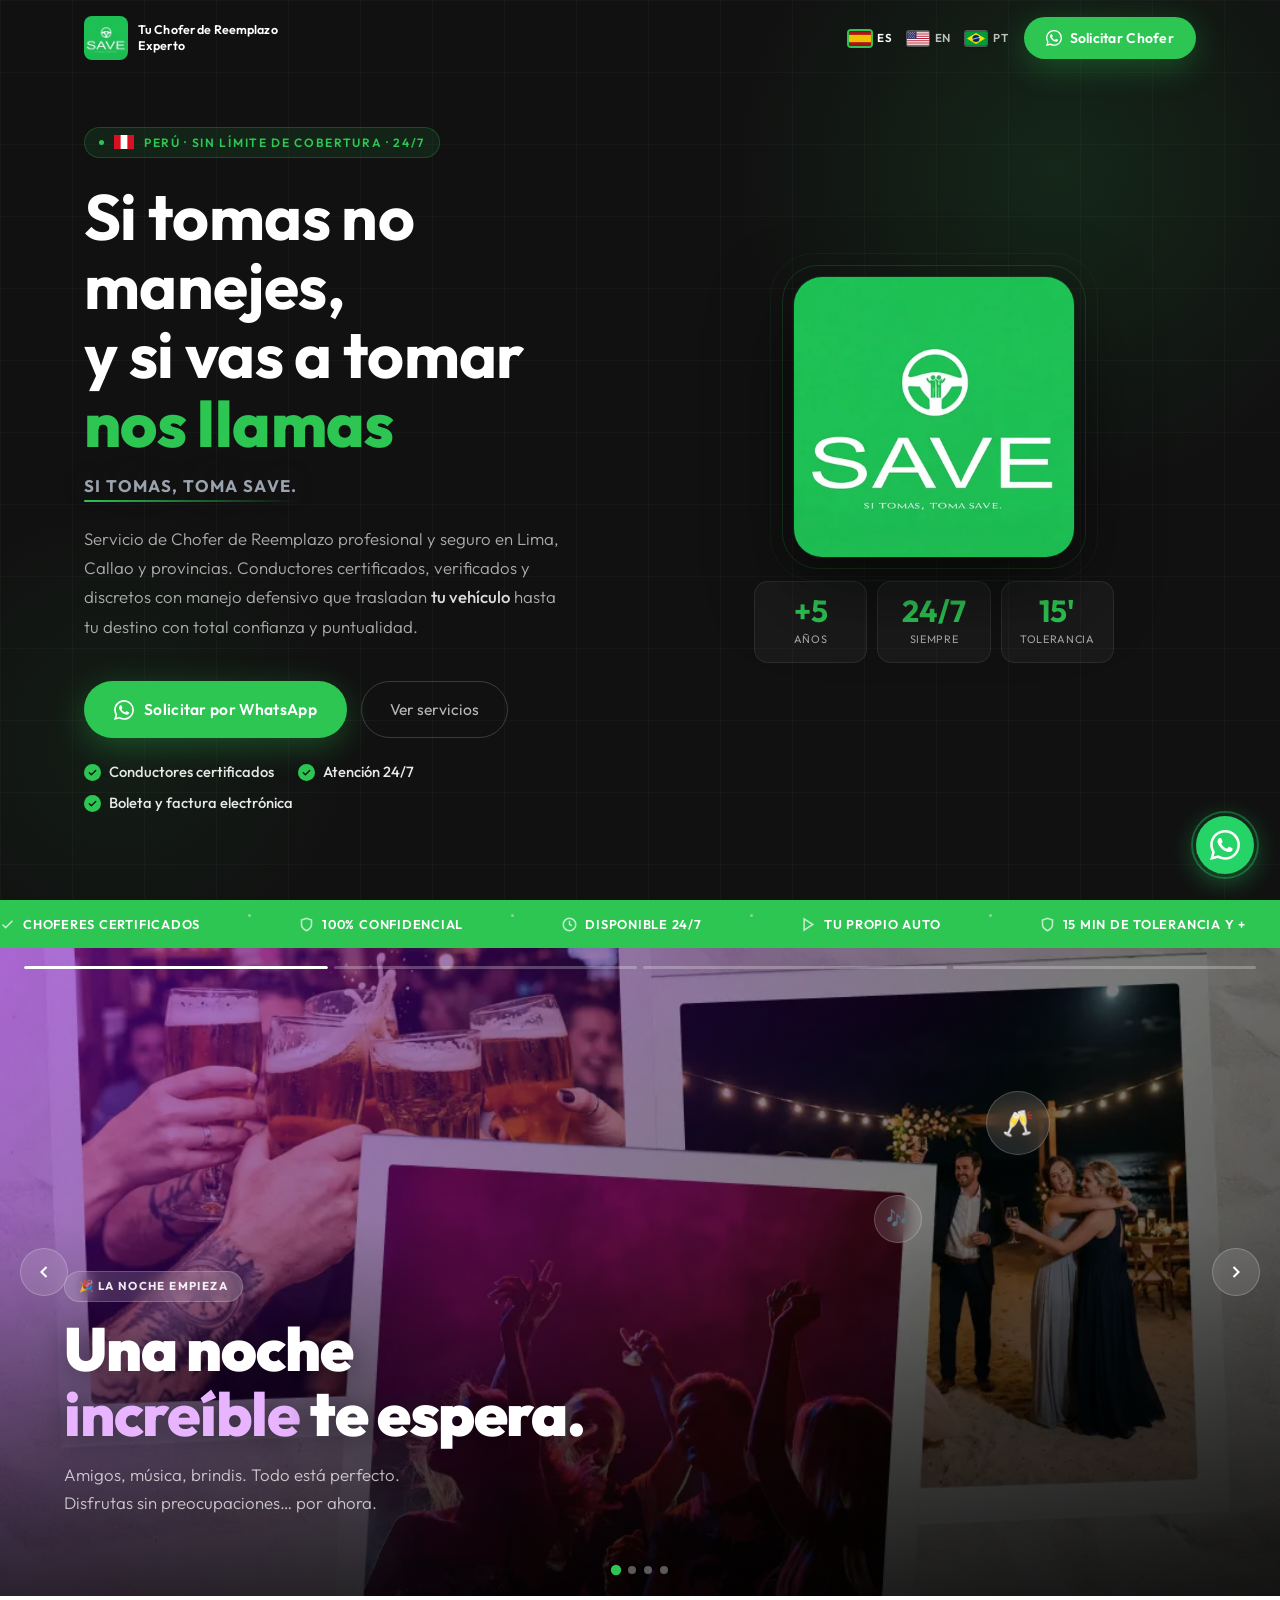
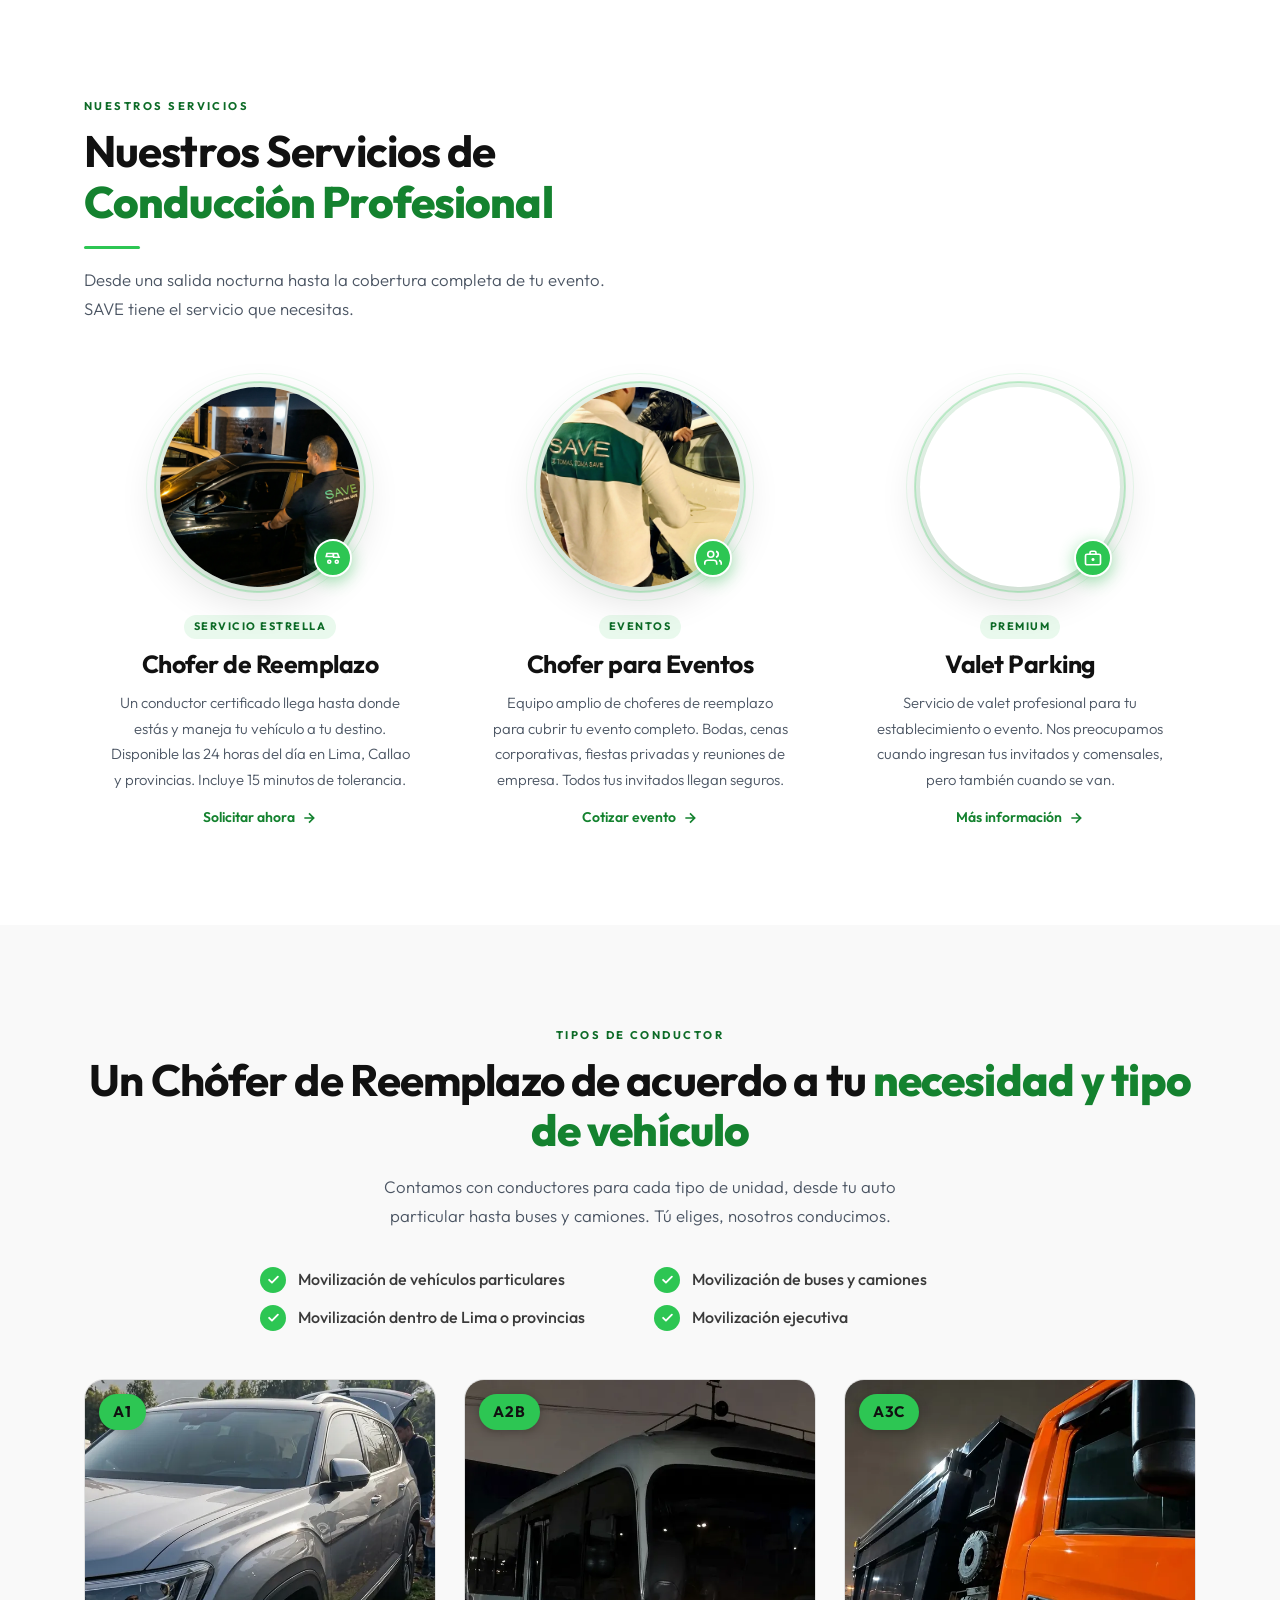
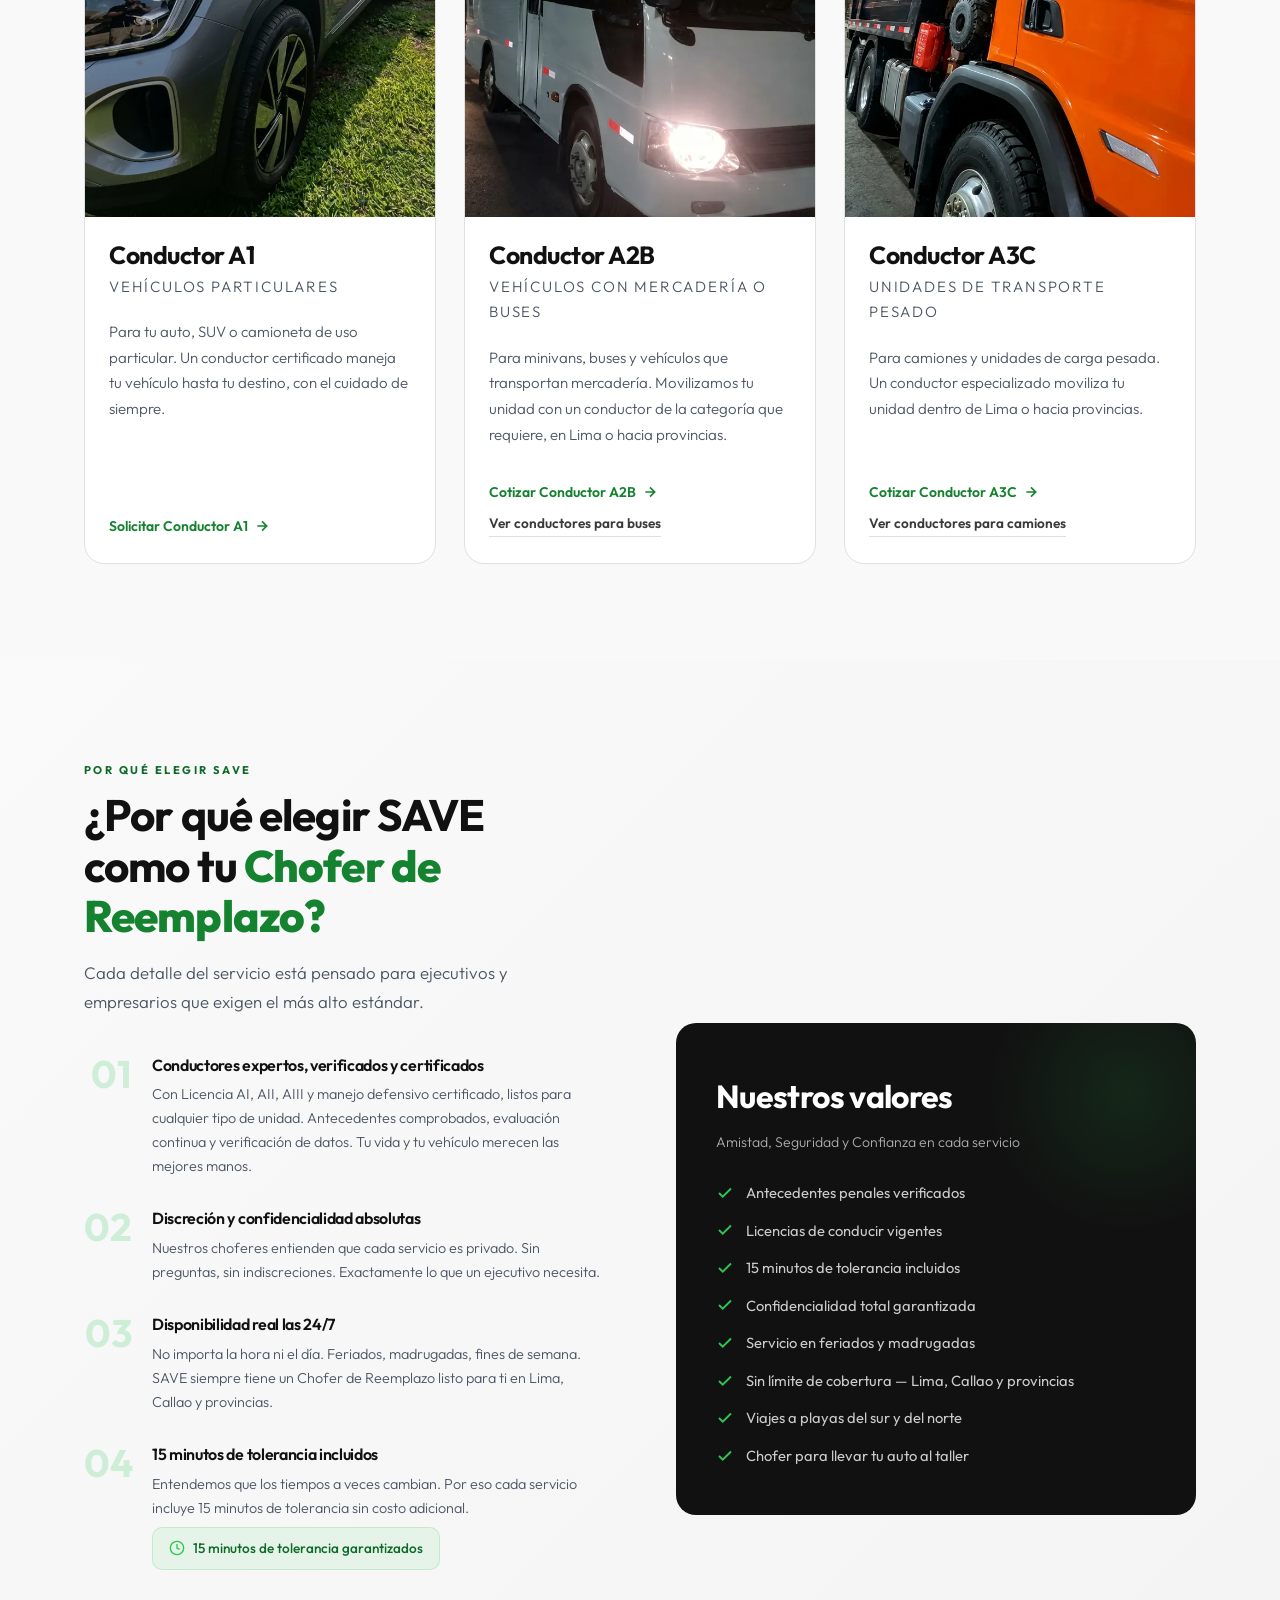
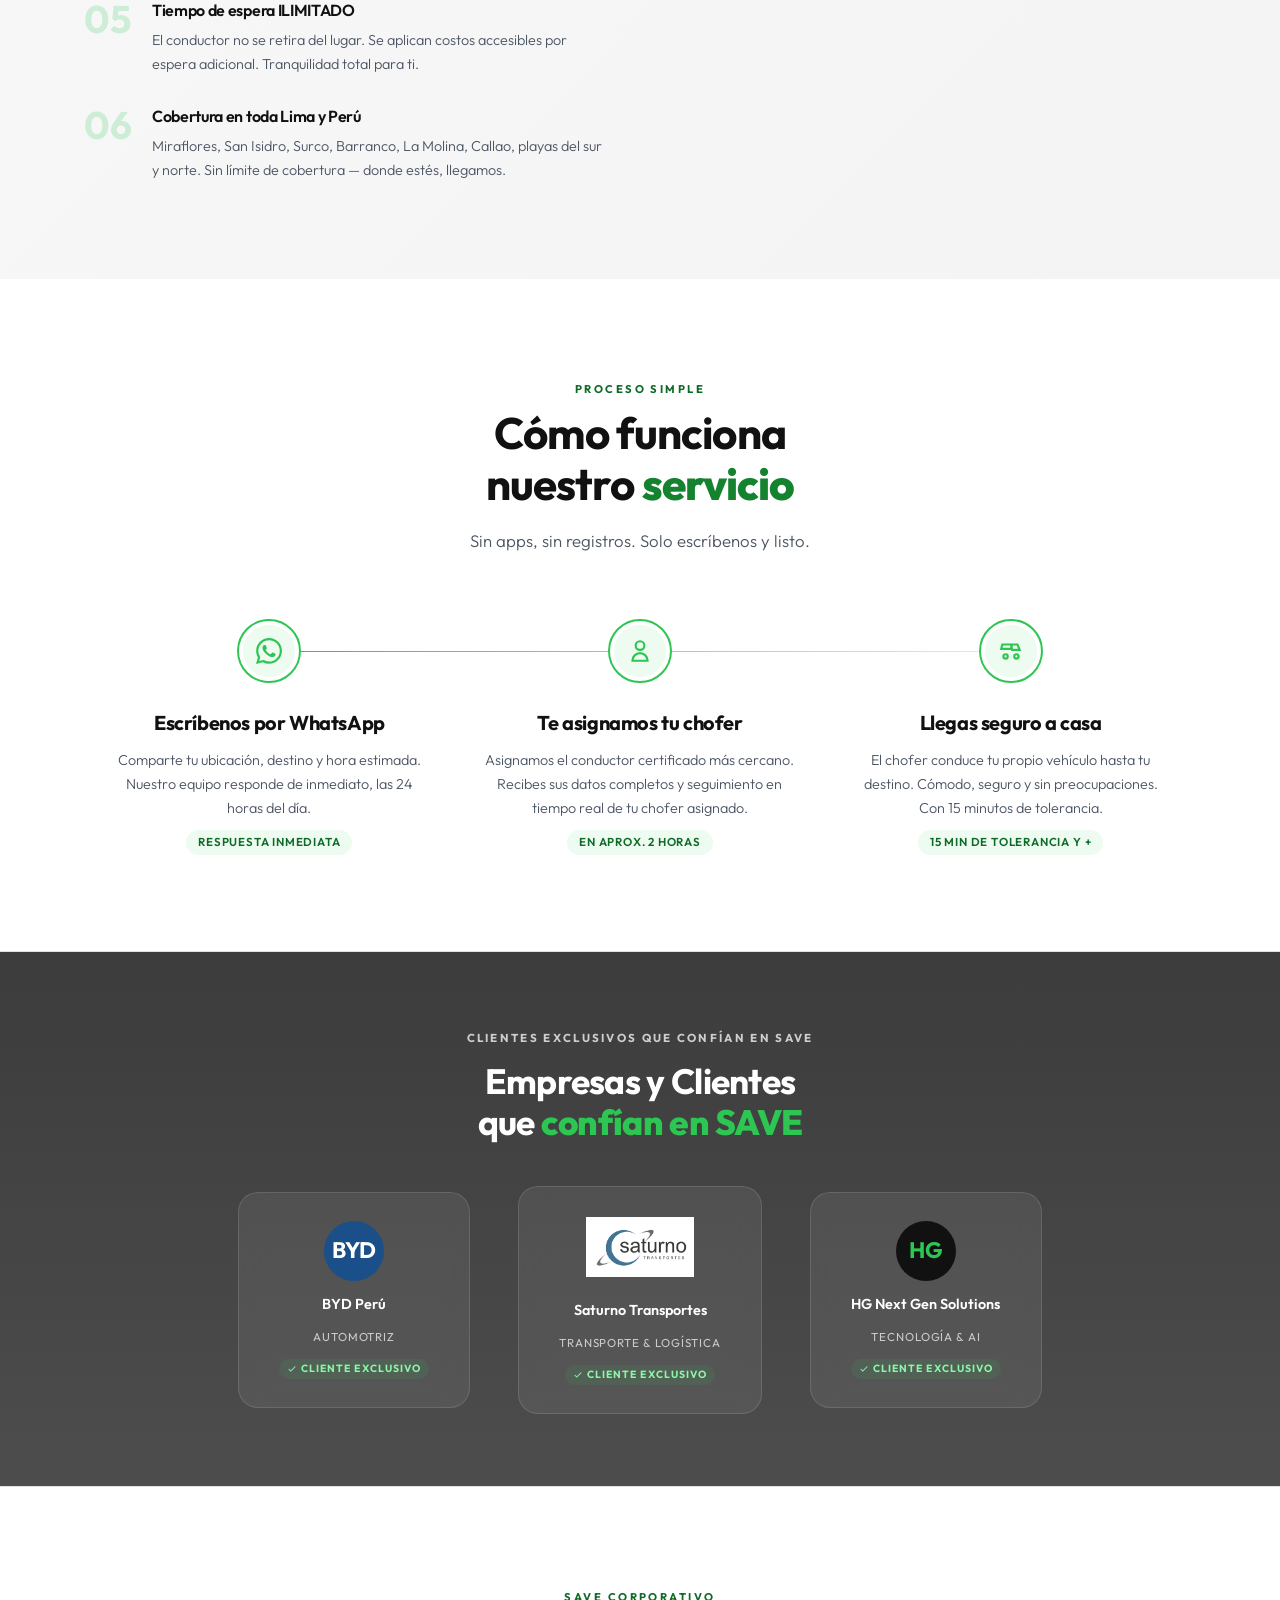
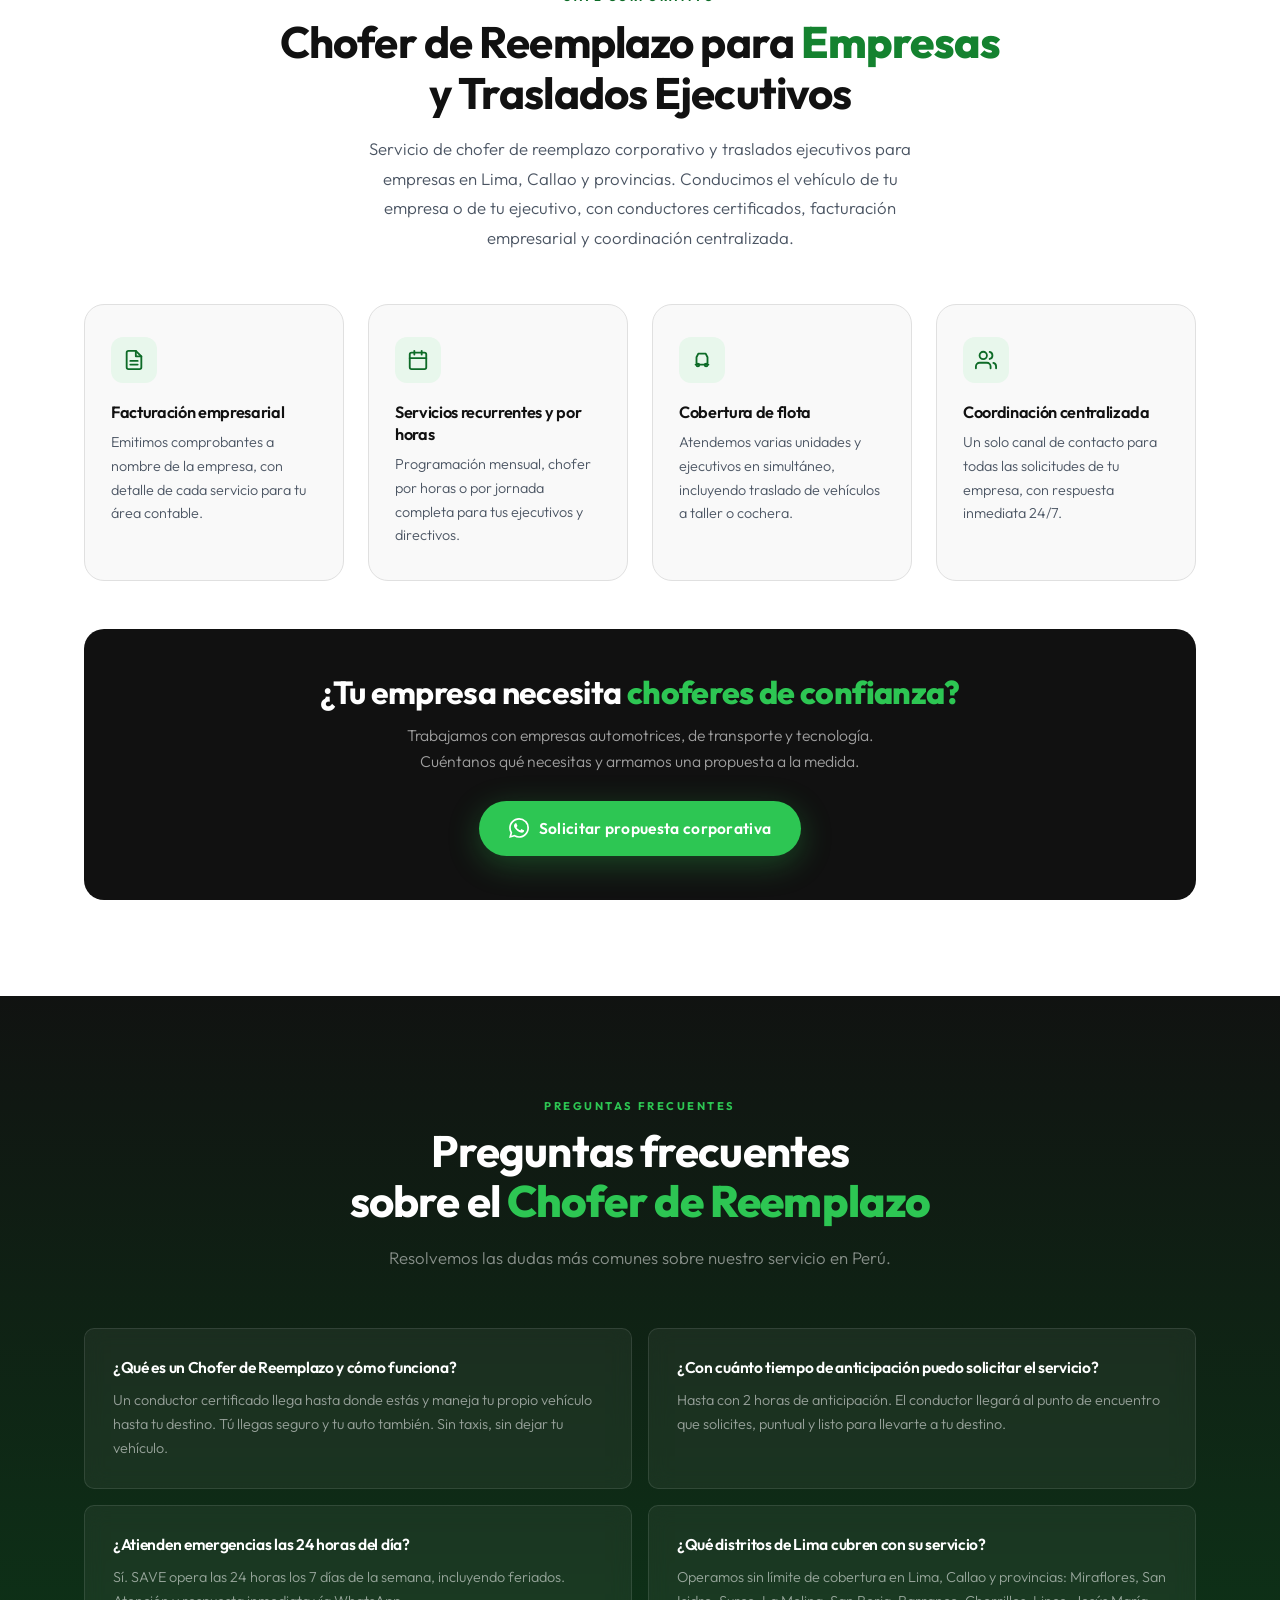
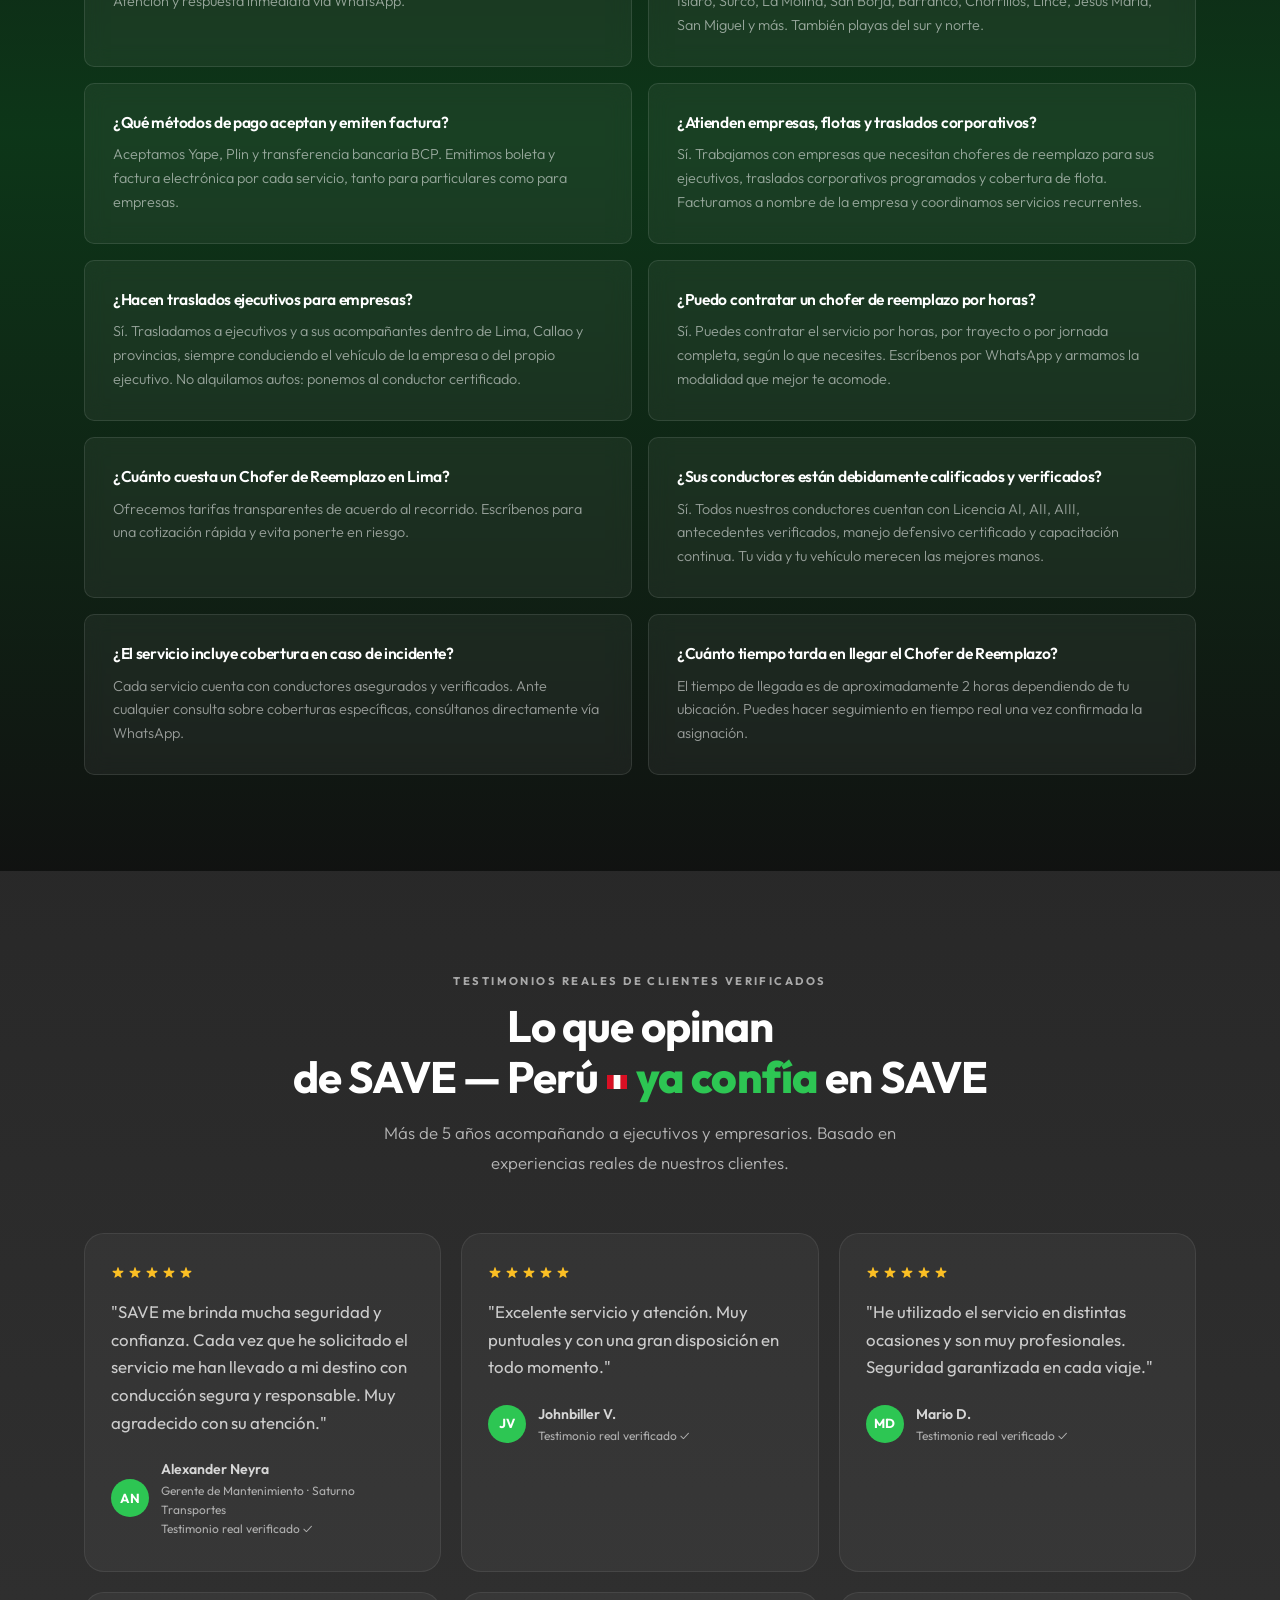
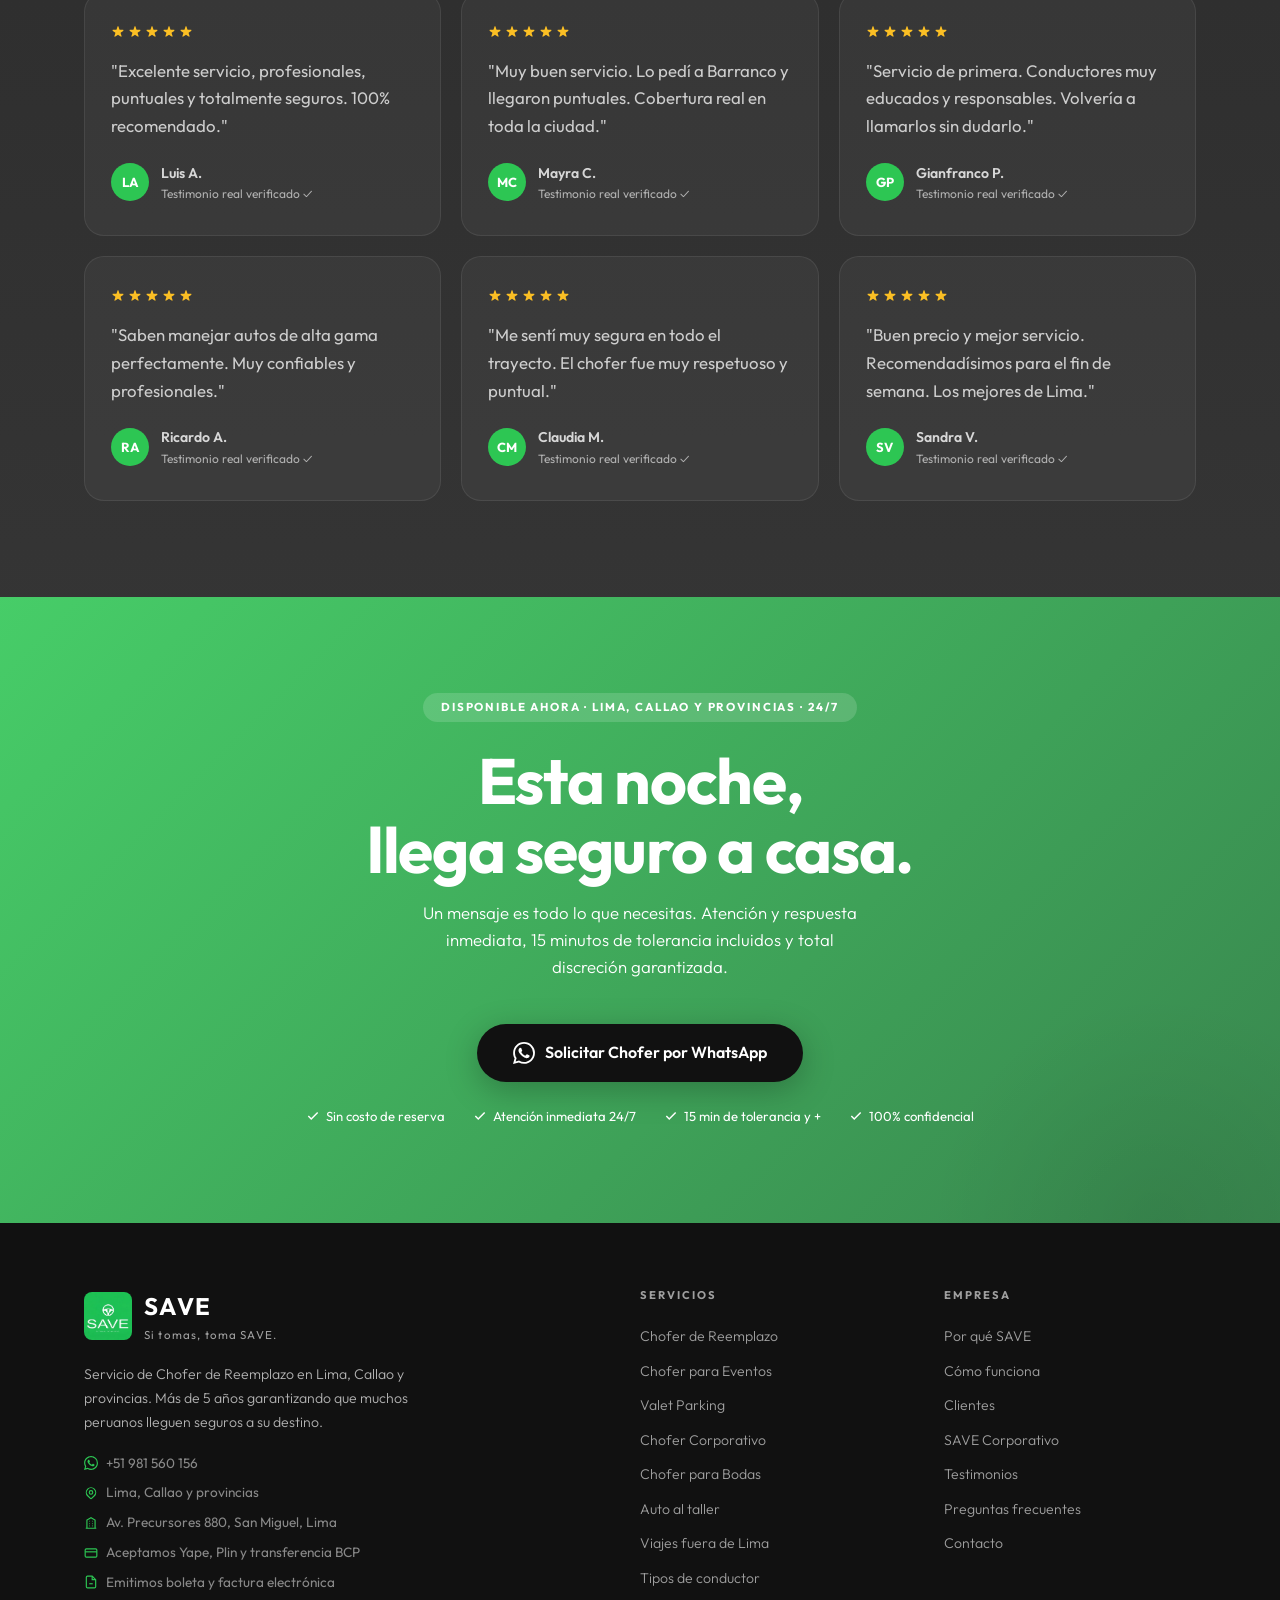
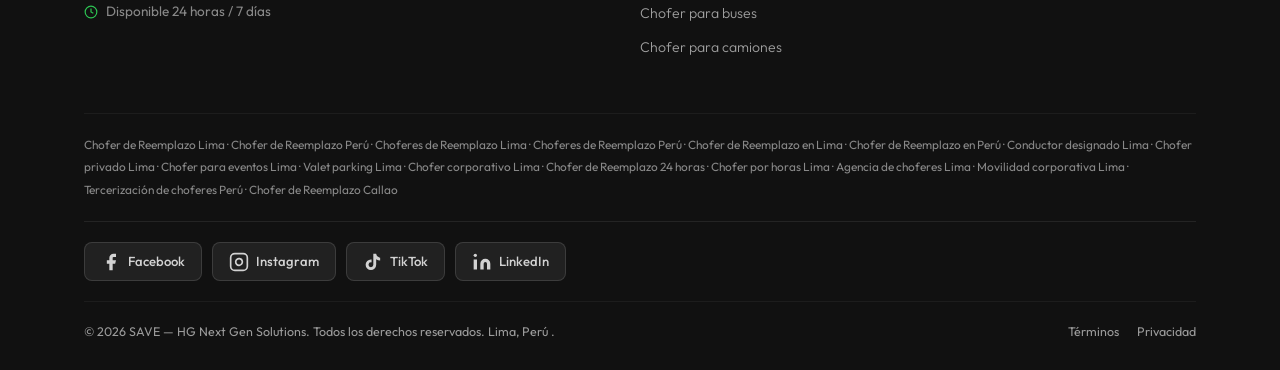
==== commit 6681d367: "Rediseno UX: tipografia sans, trust bar, barra movil, tarjetas, tap targets" ====
--- a/index.html
+++ b/index.html
@@ -278,9 +278,9 @@
 
   <link rel="preconnect" href="https://fonts.googleapis.com" />
   <link rel="preconnect" href="https://fonts.gstatic.com" crossorigin />
-  <link rel="preload" as="style" href="https://fonts.googleapis.com/css2?family=Cormorant+Garamond:ital,wght@0,400;0,600;1,400&family=Outfit:wght@300;400;500;600&display=swap" />
-  <link rel="stylesheet" href="https://fonts.googleapis.com/css2?family=Cormorant+Garamond:ital,wght@0,400;0,600;1,400&family=Outfit:wght@300;400;500;600&display=swap" media="print" onload="this.media='all'" />
-  <noscript><link rel="stylesheet" href="https://fonts.googleapis.com/css2?family=Cormorant+Garamond:ital,wght@0,400;0,600;1,400&family=Outfit:wght@300;400;500;600&display=swap" /></noscript>
+  <link rel="preload" as="style" href="https://fonts.googleapis.com/css2?family=Outfit:wght@300..800&display=swap" />
+  <link rel="stylesheet" href="https://fonts.googleapis.com/css2?family=Outfit:wght@300..800&display=swap" media="print" onload="this.media='all'" />
+  <noscript><link rel="stylesheet" href="https://fonts.googleapis.com/css2?family=Outfit:wght@300..800&display=swap" /></noscript>
 
   <style>
     :root {
@@ -299,7 +299,7 @@
       --gray-dark:    #3A3A3A;
       --black:        #111111;
 
-      --font-display: 'Cormorant Garamond', serif;
+      --font-display: 'Outfit', sans-serif;
       --font-body:    'Outfit', sans-serif;
 
       --radius:       10px;
@@ -2248,6 +2248,73 @@
     @media (prefers-reduced-motion: reduce) {
       .driver-card, .driver-photo img { transition: none; }
       .driver-card:hover, .driver-card:hover .driver-photo img { transform: none; }
+    }
+
+    /* ══════════════════════════════════════════
+       REFINAMIENTO UI/UX — tipografía sans, CRO, táctil
+    ══════════════════════════════════════════ */
+    /* Tipografía: una sola familia sans; el énfasis se logra con peso + verde, no con cursiva */
+    em { font-style: normal; font-weight: 800; }
+    .section-title em, .hero-h1 em, .corporate-cta h3 em, .story-headline em, .cta-title em, h1 em, h2 em, h3 em { font-style: normal; font-weight: 800; }
+    h1, h2, h3, h4 { letter-spacing: -0.02em; }
+    .hero-slogan, .t-quote, .footer-tagline { font-style: normal; }
+    .t-quote { font-weight: 400; }
+    .hero-slogan { letter-spacing: 0.02em; }
+    .section-title { font-size: clamp(1.9rem, 3.6vw, 2.75rem); line-height: 1.15; }
+    .hero-h1 { font-size: clamp(2.5rem, 5vw, 4.2rem); line-height: 1.08; }
+    .hero-slogan { font-size: clamp(1.6rem, 3.6vw, 2.8rem); }
+
+    /* Barra de confianza bajo el CTA principal */
+    .hero-trust { list-style: none; display: flex; flex-wrap: wrap; gap: 10px 24px; margin: 24px 0 0; padding: 0; }
+    .hero-trust li { display: inline-flex; align-items: center; gap: 8px; font-size: .92rem; font-weight: 500; color: rgba(255,255,255,.9); line-height: 1.4; }
+    .hero-trust svg { flex: none; width: 17px; height: 17px; padding: 3px; border-radius: 50%; background: var(--green); color: var(--black); }
+
+    /* CTA principal con pulso suave (se desactiva con prefers-reduced-motion) */
+    .hero-actions .btn-wa, .sp-actions .btn-wa { animation: waCtaPulse 2.6s ease-out infinite; }
+    @keyframes waCtaPulse {
+      0%   { box-shadow: var(--shadow-green), 0 0 0 0 rgba(45,198,83,.55); }
+      70%  { box-shadow: var(--shadow-green), 0 0 0 16px rgba(45,198,83,0); }
+      100% { box-shadow: var(--shadow-green), 0 0 0 0 rgba(45,198,83,0); }
+    }
+    @media (prefers-reduced-motion: reduce) { .hero-actions .btn-wa, .sp-actions .btn-wa { animation: none; } }
+
+    /* Botón flotante: en escritorio solo el círculo; la etiqueta queda para lectores de pantalla */
+    .wa-btn-label { position: absolute; width: 1px; height: 1px; margin: -1px; padding: 0; overflow: hidden; clip: rect(0 0 0 0); clip-path: inset(50%); white-space: nowrap; border: 0; }
+
+    /* Área táctil >= 48px sin alterar el diseño (se amplía con un pseudo-elemento) */
+    @media (max-width: 820px) {
+      .nav-logo::after, .lang-item::after, .service-link::after, .driver-more::after, .footer-links a::after, .footer-legal a::after,
+      .footer-contact-item a::after, .sp-crumbs a::after, .social-btn::after, .story-nav::after { content: ''; position: absolute; }
+      .lang-item::after { inset: -10px -3px; }
+      .nav-logo::after { inset: -3px 0; }
+      .nav-logo, .service-link, .driver-more, .footer-links a, .footer-legal a, .footer-contact-item a, .sp-crumbs a, .social-btn, .story-nav { position: relative; }
+      .service-link::after { inset: -15px -6px; }
+      .driver-more::after { inset: -14px -6px; }
+      .footer-links a::after, .footer-legal a::after { inset: -13px -6px; }
+      .footer-contact-item a::after { inset: -15px -6px; }
+      .sp-crumbs a::after { inset: -15px -6px; }
+      .social-btn::after { inset: -6px 0; }
+      .story-nav::after { inset: -7px; }
+      .footer-links a, .footer-legal a, .footer-contact-item a, .sp-crumbs a { display: inline-block; }
+    }
+
+    /* Móvil: texto de lectura >= 16px y barra fija de WhatsApp */
+    @media (max-width: 640px) {
+      .section-desc, .service-card p, .benefit-text p, .how-step p, .faq-item p, .corporate-card p, .driver-body p,
+      .sp-prose p, .sp-steps p, .sp-related span, .corporate-cta p, .guarantee-item, .hero-desc, .cta-sub, .benefits-card > p, .t-quote, .footer-about { font-size: 1rem; line-height: 1.65; }
+      .driver-body .driver-type { font-size: .8rem; }
+      .hero-trust { gap: 8px 18px; }
+      .hero-trust li { font-size: .95rem; }
+      .footer { padding-bottom: calc(96px + env(safe-area-inset-bottom)); }
+      .wa-float { left: 0; right: 0; bottom: 0; gap: 0; padding: 10px 14px calc(10px + env(safe-area-inset-bottom));
+        background: #111; border-top: 1px solid rgba(255,255,255,.14); box-shadow: 0 -8px 24px rgba(0,0,0,.25); align-items: stretch; }
+      .wa-tooltip { display: none; }
+      .wa-btn-float { width: 100%; height: 52px; border-radius: 50px; gap: 10px; color: #06210F; box-shadow: none; }
+      .wa-btn-float::before { display: none; }
+      .wa-btn-float:hover { transform: none; }
+      .wa-btn-float svg { width: 24px; height: 24px; color: #06210F; fill: currentColor; }
+      .wa-btn-label { position: static; width: auto; height: auto; margin: 0; overflow: visible; clip: auto; clip-path: none; white-space: normal;
+        font-size: 1rem; font-weight: 700; letter-spacing: .01em; color: #06210F; }
     }
 
   </style>
@@ -2332,8 +2399,9 @@
        target="_blank" rel="noopener noreferrer"
        class="wa-btn-float"
        data-event="whatsapp_click" data-origen="flotante"
-       aria-label="Contactar por WhatsApp">
+       aria-label="Solicitar por WhatsApp">
       <svg viewBox="0 0 24 24" fill="currentColor"><path d="M17.472 14.382c-.297-.149-1.758-.867-2.03-.967-.273-.099-.471-.148-.67.15-.197.297-.767.966-.94 1.164-.173.199-.347.223-.644.075-.297-.15-1.255-.463-2.39-1.475-.883-.788-1.48-1.761-1.653-2.059-.173-.297-.018-.458.13-.606.134-.133.298-.347.446-.52.149-.174.198-.298.298-.497.099-.198.05-.371-.025-.52-.075-.149-.669-1.612-.916-2.207-.242-.579-.487-.5-.669-.51-.173-.008-.371-.01-.57-.01-.198 0-.52.074-.792.372-.272.297-1.04 1.016-1.04 2.479 0 1.462 1.065 2.875 1.213 3.074.149.198 2.096 3.2 5.077 4.487.709.306 1.262.489 1.694.625.712.227 1.36.195 1.871.118.571-.085 1.758-.719 2.006-1.413.248-.694.248-1.289.173-1.413-.074-.124-.272-.198-.57-.347m-5.421 7.403h-.004a9.87 9.87 0 01-5.031-1.378l-.361-.214-3.741.982.998-3.648-.235-.374a9.86 9.86 0 01-1.51-5.26c.001-5.45 4.436-9.884 9.888-9.884 2.64 0 5.122 1.03 6.988 2.898a9.825 9.825 0 012.893 6.994c-.003 5.45-4.437 9.884-9.885 9.884m8.413-18.297A11.815 11.815 0 0012.05 0C5.495 0 .16 5.335.157 11.892c0 2.096.547 4.142 1.588 5.945L.057 24l6.305-1.654a11.882 11.882 0 005.683 1.448h.005c6.554 0 11.89-5.335 11.893-11.893a11.821 11.821 0 00-3.48-8.413z"/></svg>
+      <span class="wa-btn-label">Solicitar por WhatsApp</span>
     </a>
   </div>
 
@@ -2386,6 +2454,7 @@
               </a>
               <a href="#servicios" class="btn-outline" data-event="ver_servicios_click">Ver servicios</a>
             </div>
+            <ul class="hero-trust"><li><svg viewBox="0 0 24 24" fill="none" stroke="currentColor" stroke-width="3" stroke-linecap="round" stroke-linejoin="round" aria-hidden="true" focusable="false"><path d="M5 12.5l4.5 4.5L19 7.5"/></svg><span>Conductores certificados</span></li><li><svg viewBox="0 0 24 24" fill="none" stroke="currentColor" stroke-width="3" stroke-linecap="round" stroke-linejoin="round" aria-hidden="true" focusable="false"><path d="M5 12.5l4.5 4.5L19 7.5"/></svg><span>Atención 24/7</span></li><li><svg viewBox="0 0 24 24" fill="none" stroke="currentColor" stroke-width="3" stroke-linecap="round" stroke-linejoin="round" aria-hidden="true" focusable="false"><path d="M5 12.5l4.5 4.5L19 7.5"/></svg><span>Boleta y factura electrónica</span></li></ul>
           </div>
           <div class="hero-visual">
             <div class="hero-logo-frame">
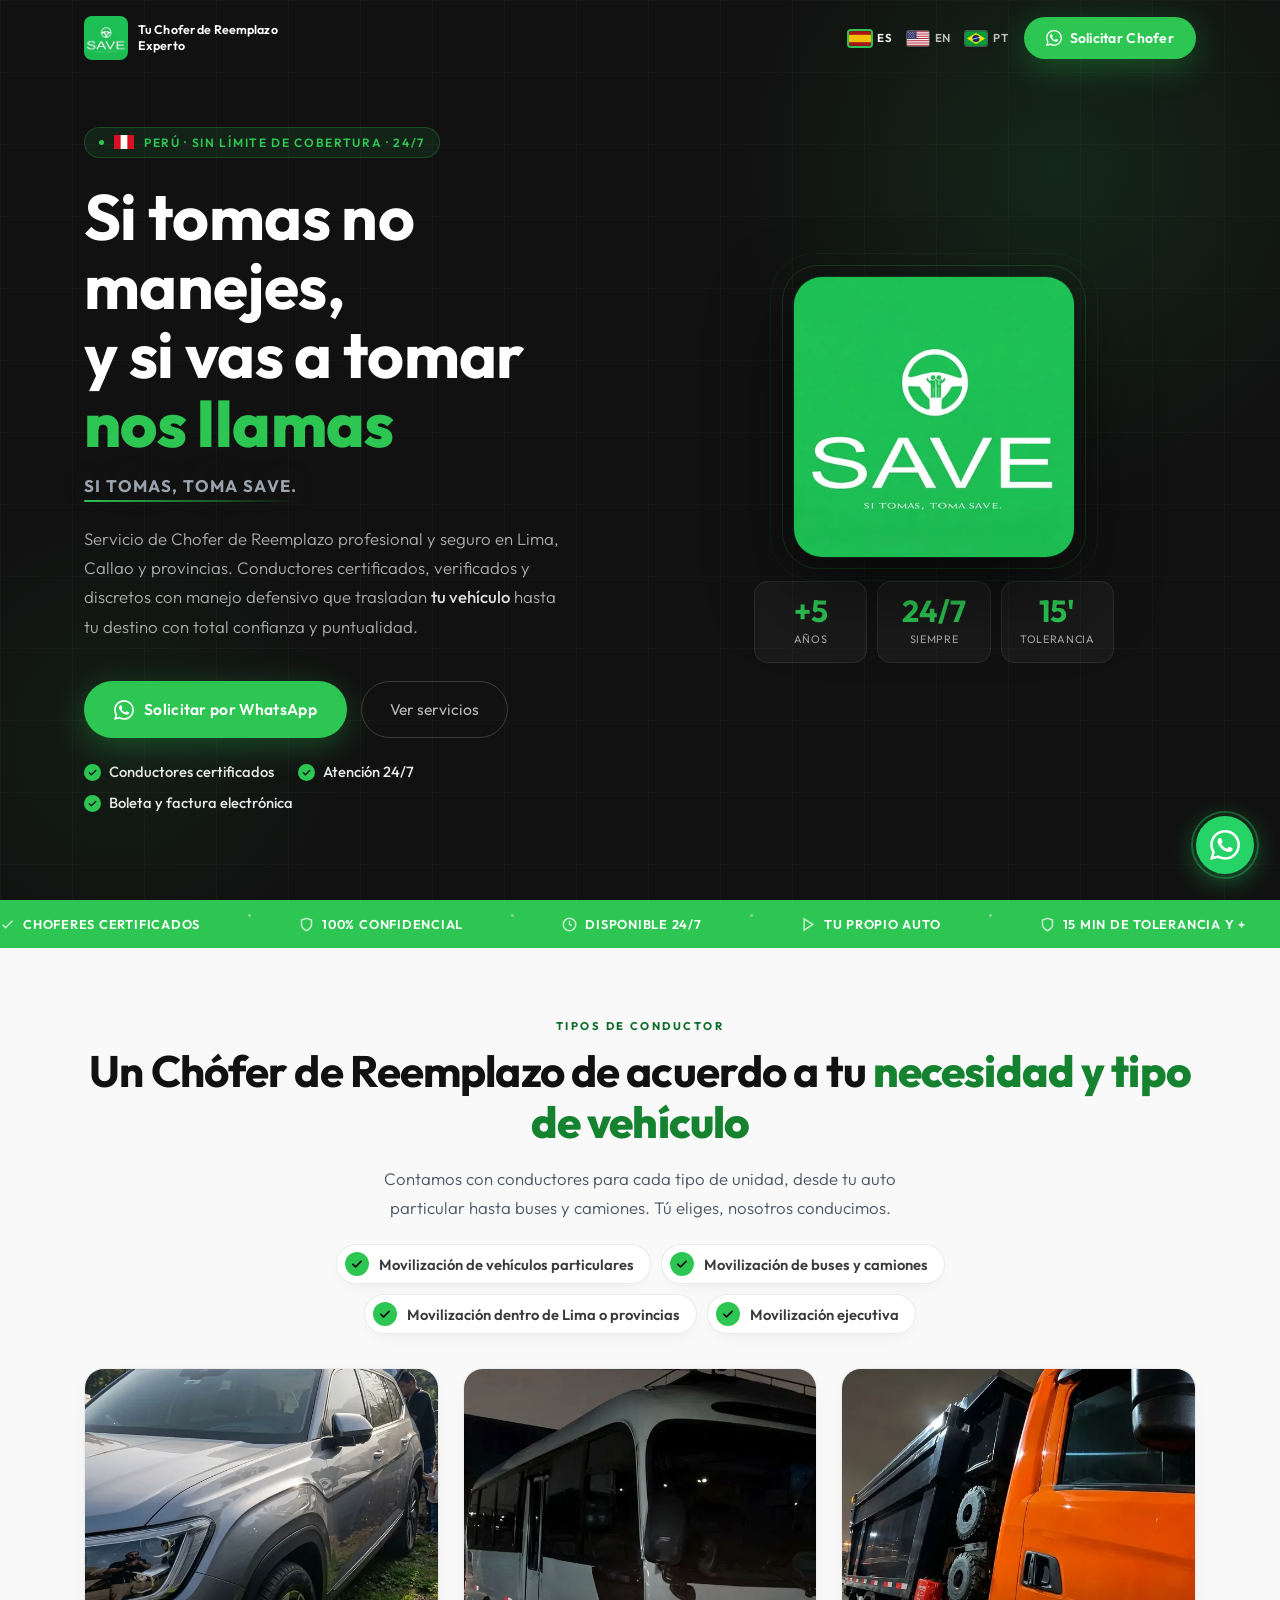
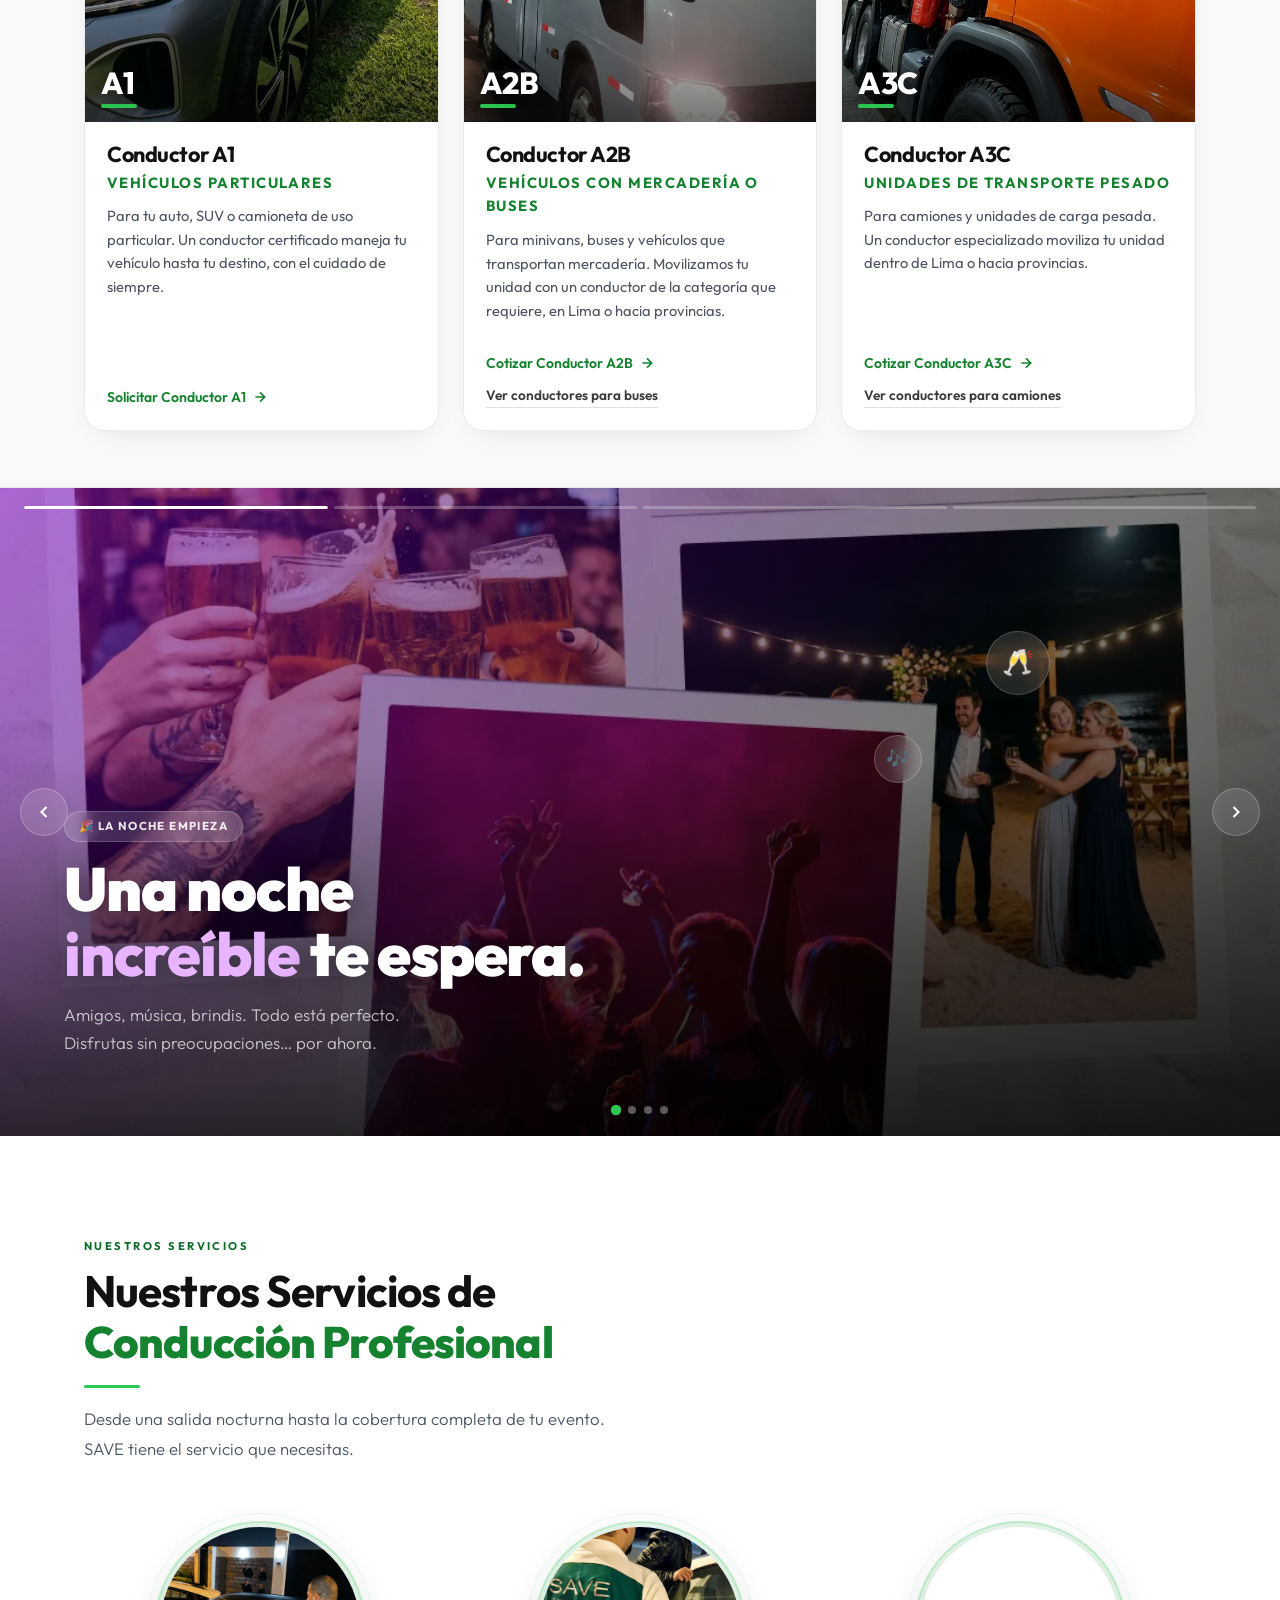
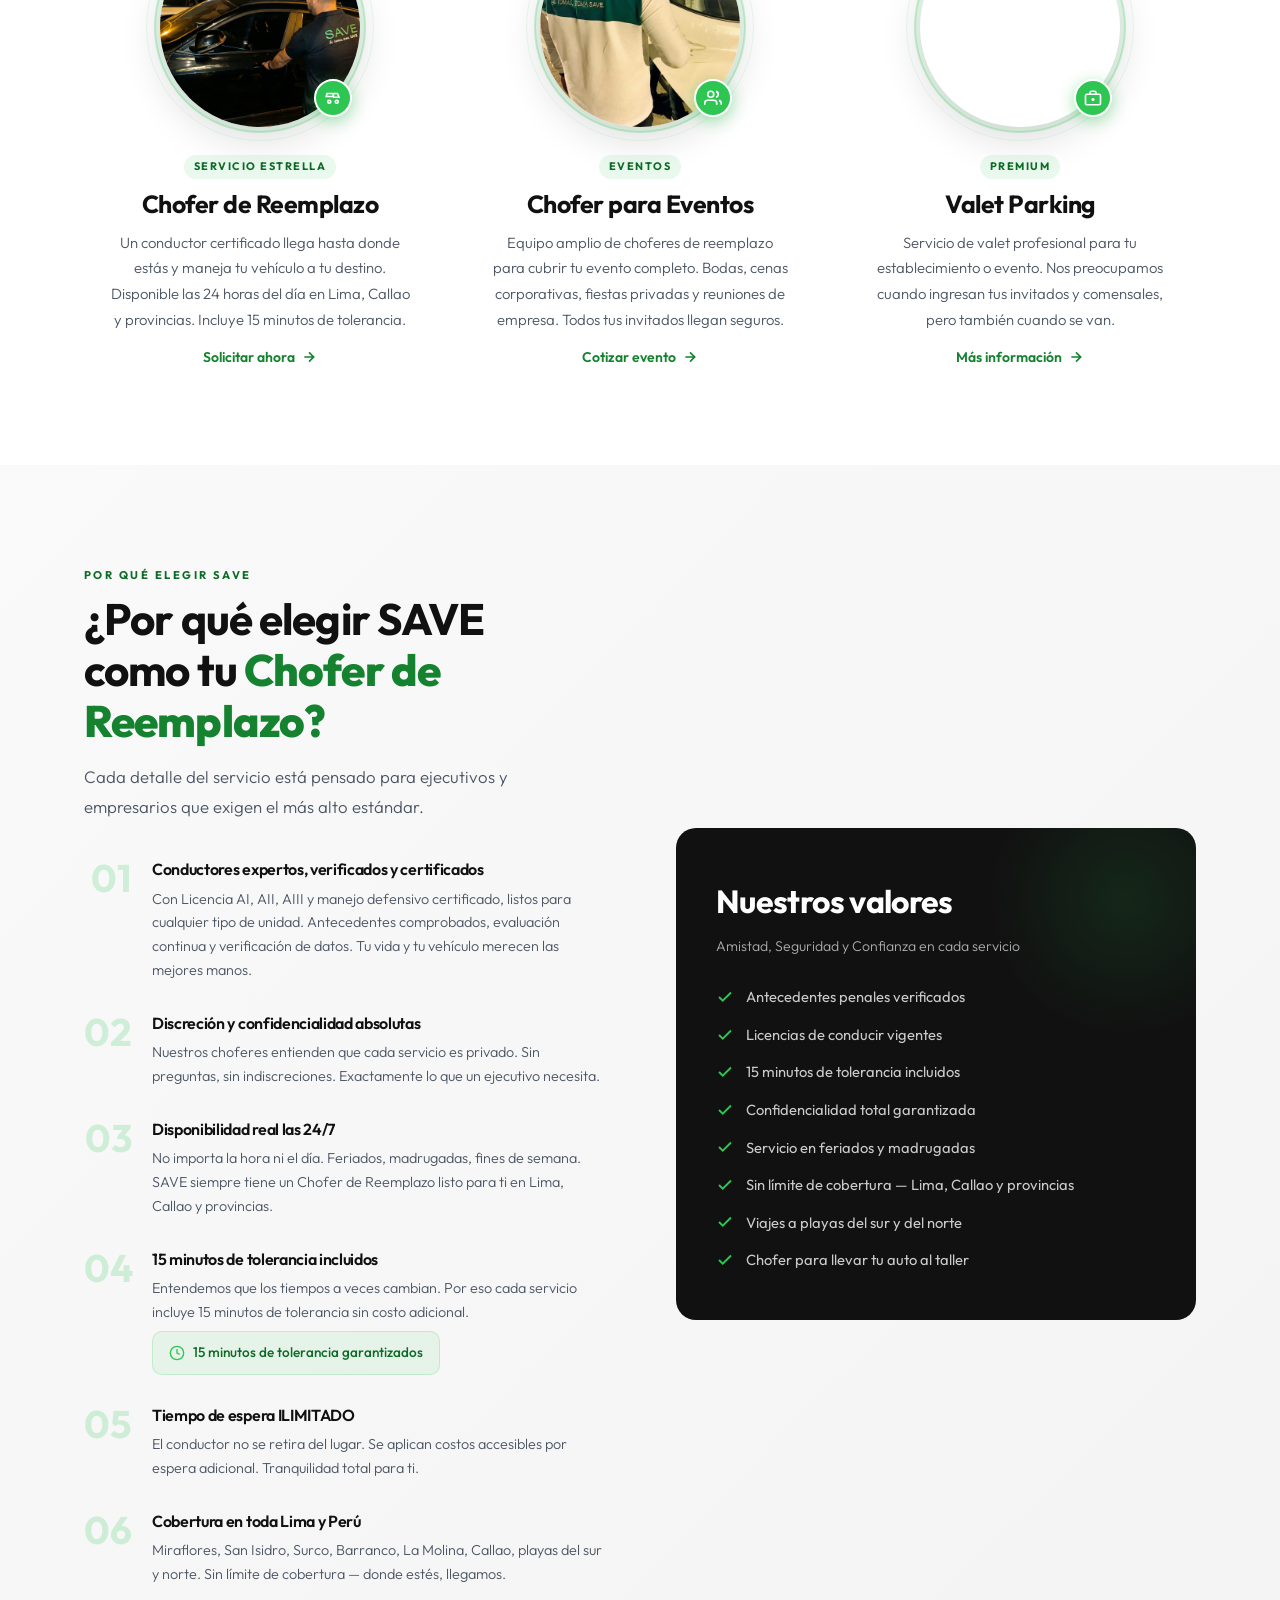
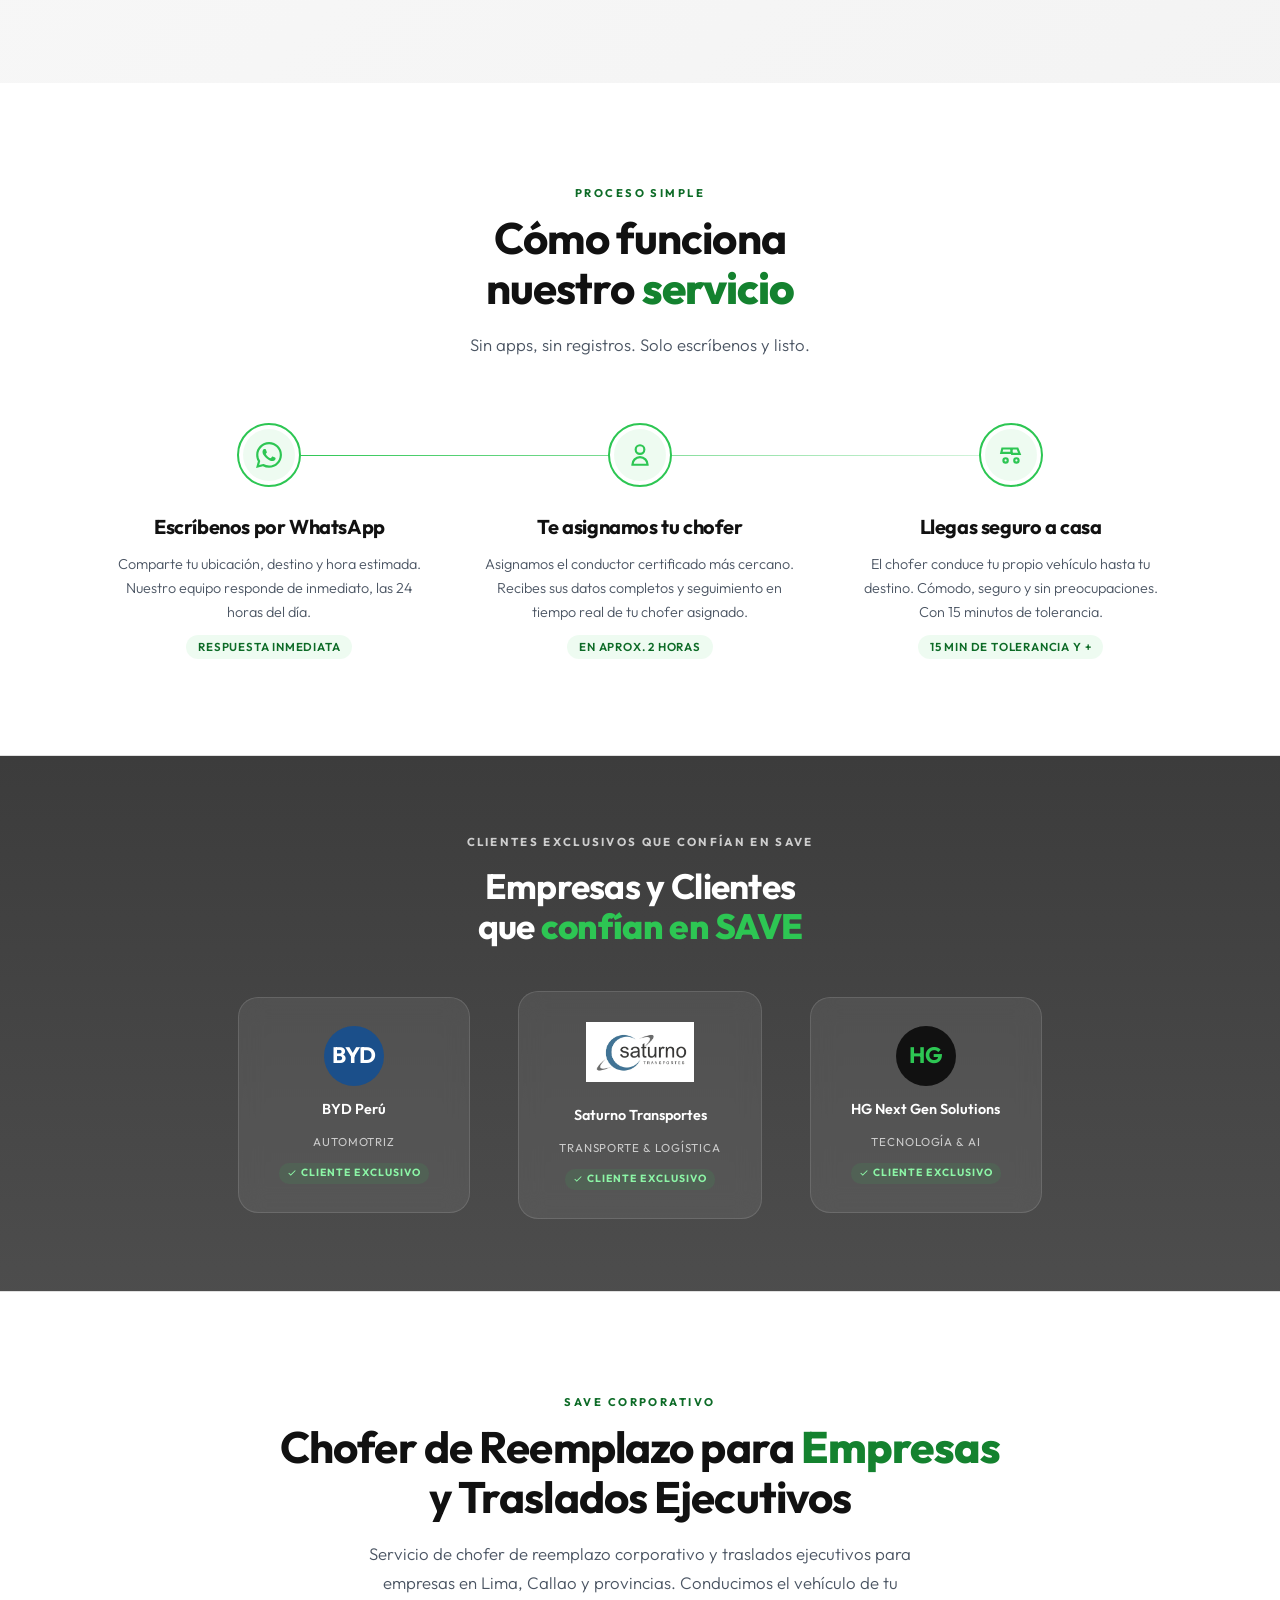
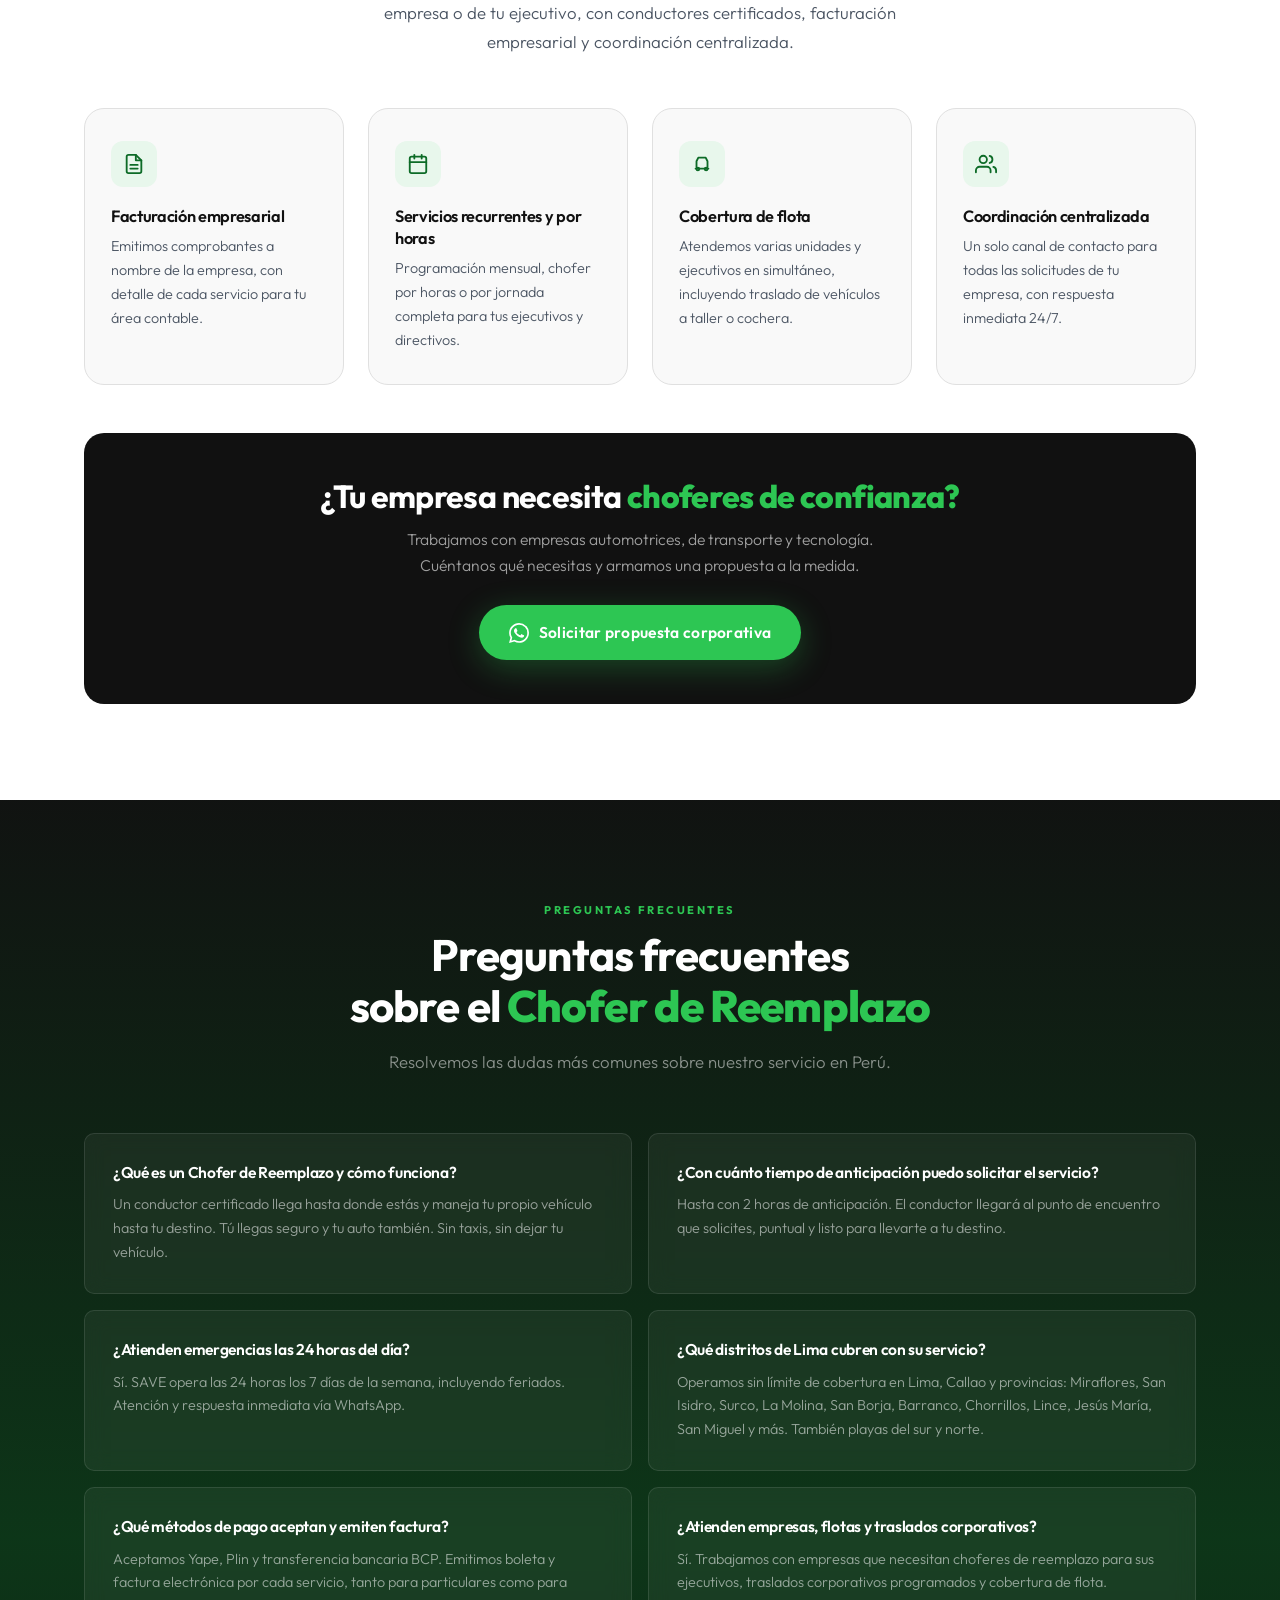
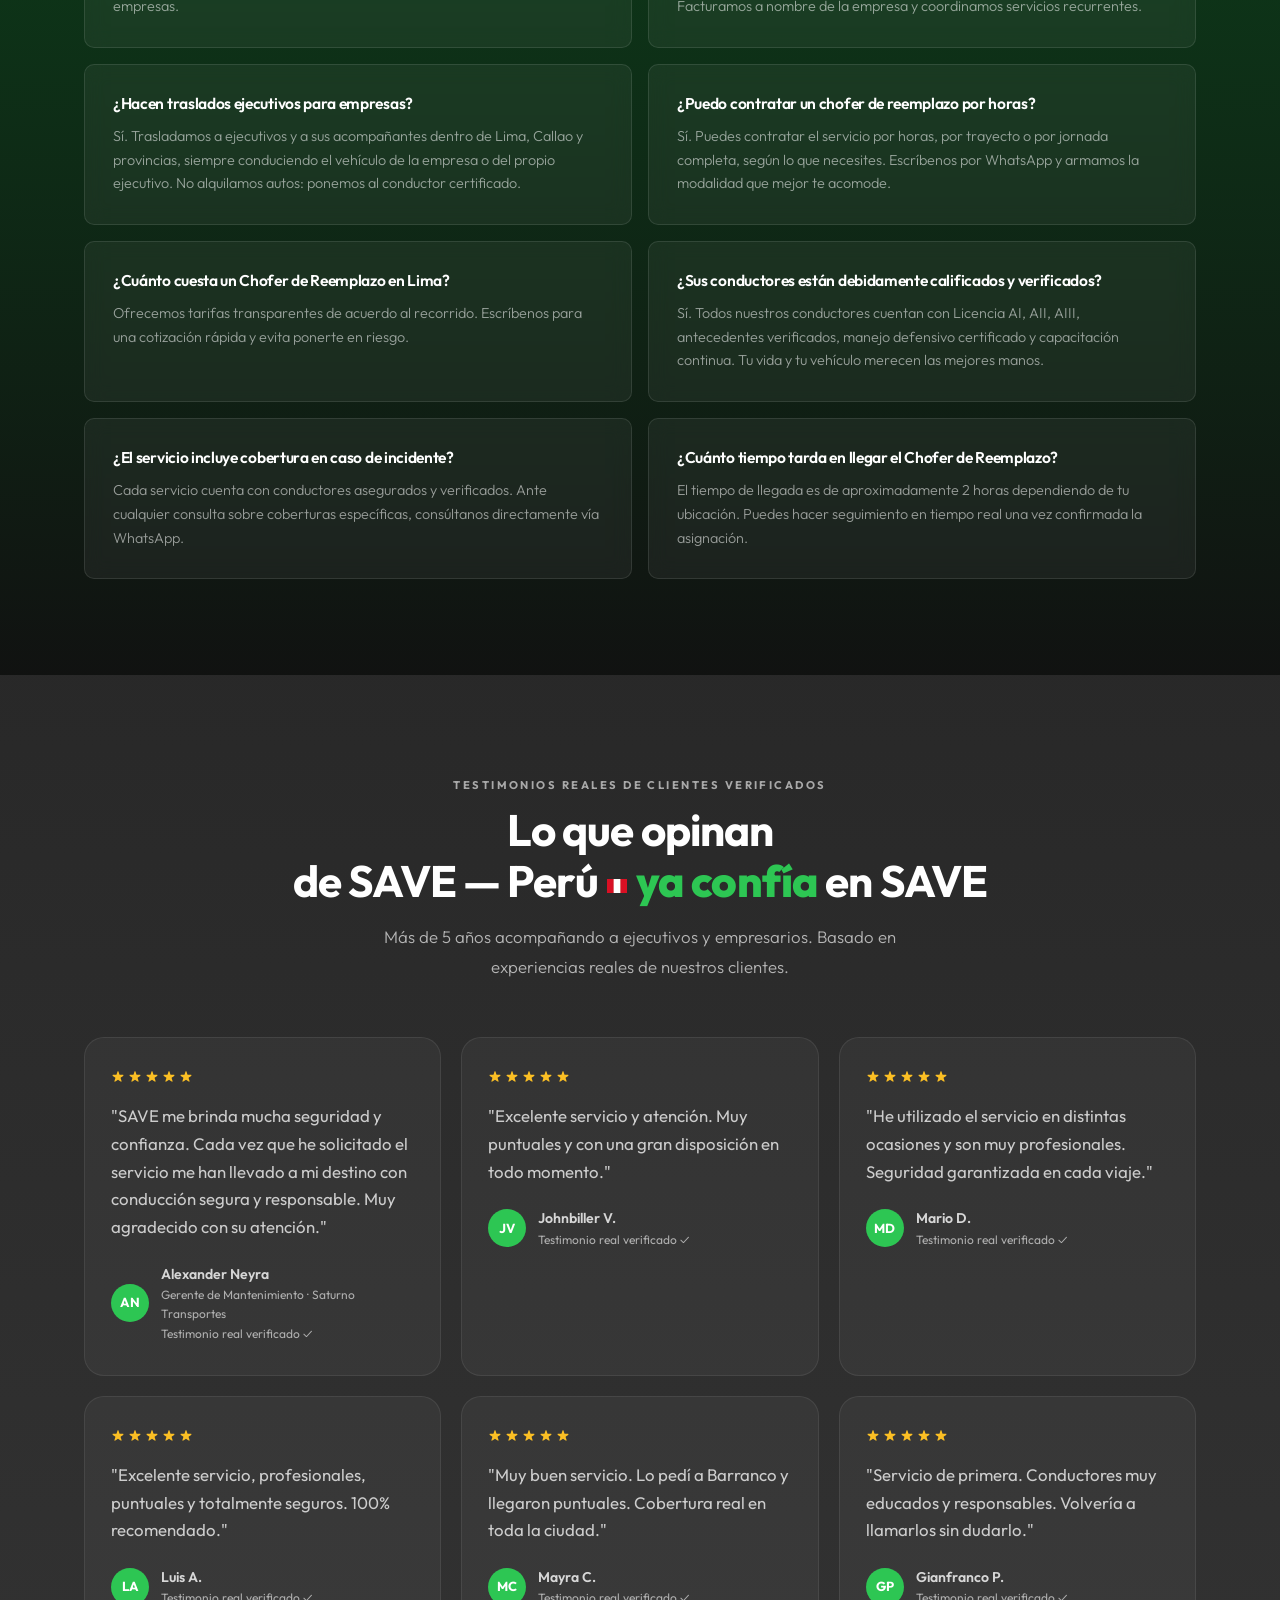
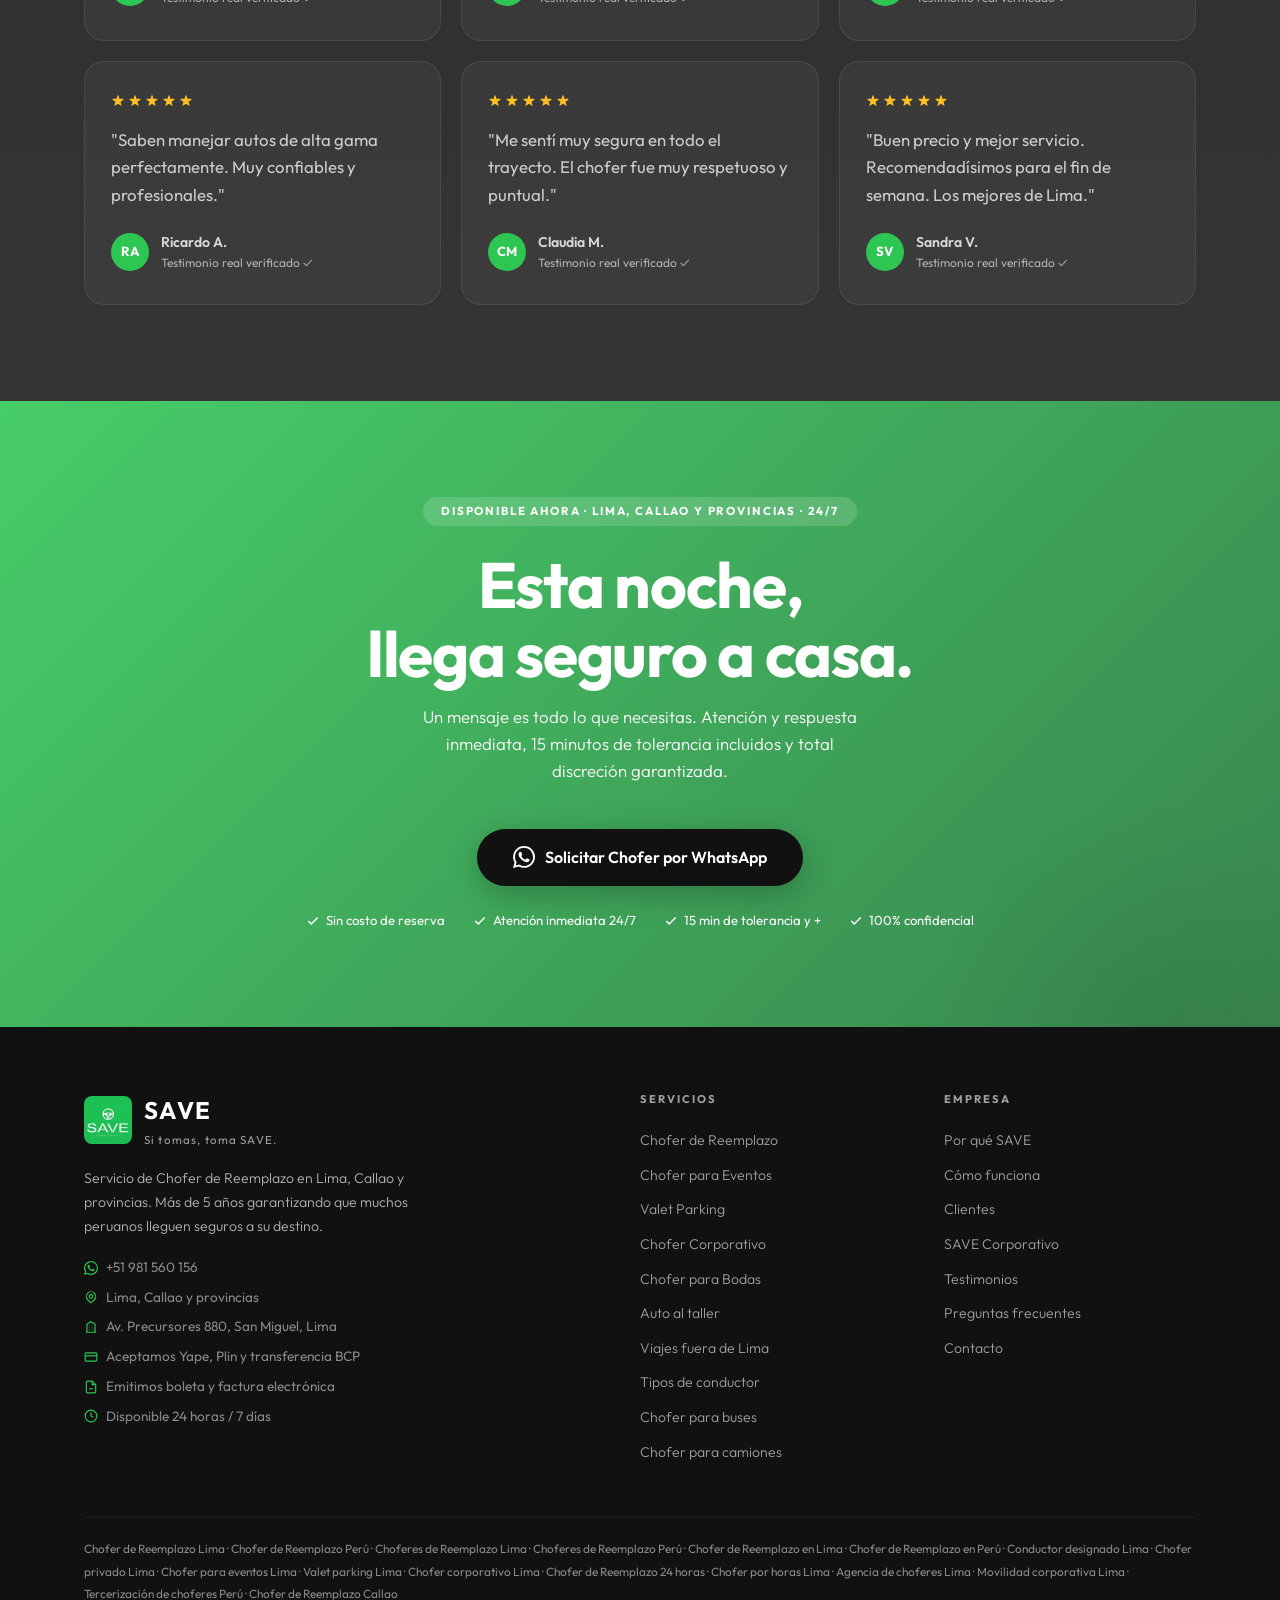
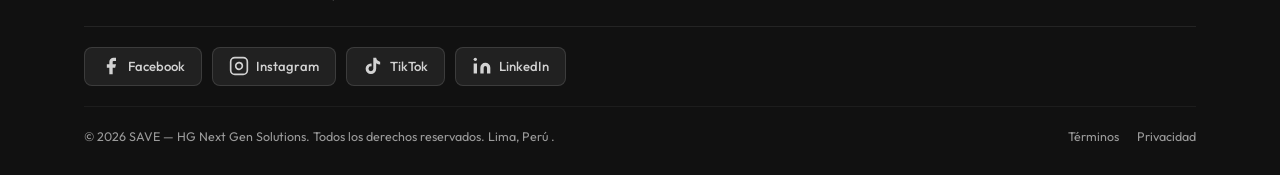
==== commit efd98338: "Categorias A1/A2B/A3C bajo el hero: carrusel tactil en movil y tablet, 3 columnas en escritorio" ====
--- a/index.html
+++ b/index.html
@@ -2189,65 +2189,91 @@
     }
 
     /* ─── TIPOS DE CONDUCTOR (A1 / A2B / A3C) ─── */
-    .drivers { padding: var(--section-py) 0; background: var(--off-white); }
-    .drivers-header { text-align: center; margin-bottom: 36px; }
+    .drivers { padding: 64px 0 56px; background: var(--off-white); border-bottom: 1px solid rgba(0,0,0,.06); }
+    .drivers-header { text-align: center; margin-bottom: 22px; }
     .drivers-header .section-desc { margin: 0 auto; }
+    /* Chips de beneficios (en lugar de lista a dos columnas: menos altura, más escaneable) */
     .drivers-checks {
-      display: grid; grid-template-columns: repeat(2, minmax(0, 1fr)); gap: 12px 28px;
-      max-width: 760px; margin: 0 auto 48px; padding: 0;
+      display: flex; flex-wrap: wrap; justify-content: center; gap: 10px;
+      max-width: 880px; margin: 0 auto 34px; padding: 0; list-style: none;
     }
     .drivers-checks li {
-      display: flex; align-items: center; gap: 12px;
-      font-size: 1rem; font-weight: 500; color: var(--gray-dark); line-height: 1.4;
+      display: flex; align-items: center; gap: 10px;
+      background: var(--white); border: 1px solid rgba(0,0,0,.08); border-radius: 999px;
+      padding: 7px 16px 7px 8px; box-shadow: 0 6px 18px -10px rgba(0,0,0,.12);
+      font-size: .92rem; font-weight: 600; color: var(--gray-dark); line-height: 1.3;
     }
     .drivers-check-ico {
-      flex: none; width: 26px; height: 26px; border-radius: 50%;
-      background: var(--green); color: var(--white);
+      flex: none; width: 24px; height: 24px; border-radius: 50%;
+      background: var(--green); color: var(--black);
       display: inline-flex; align-items: center; justify-content: center;
     }
-    .drivers-check-ico svg { width: 15px; height: 15px; }
-    .drivers-grid { display: grid; grid-template-columns: repeat(3, minmax(0, 1fr)); gap: 28px; }
+    .drivers-check-ico svg { width: 14px; height: 14px; }
+    .drivers-carousel { position: relative; }
+    .drivers-grid { display: grid; grid-template-columns: repeat(3, minmax(0, 1fr)); gap: 24px; }
     .driver-card {
-      display: flex; flex-direction: column; background: var(--white);
-      border: 1px solid var(--gray-mid); border-radius: var(--radius-lg);
-      overflow: hidden; transition: var(--transition);
-    }
-    .driver-card:hover { border-color: rgba(45,198,83,0.45); box-shadow: var(--shadow-card); transform: translateY(-4px); }
-    .driver-photo { position: relative; aspect-ratio: 4 / 5; background: var(--gray-light); overflow: hidden; }
-    .driver-photo img { width: 100%; height: 100%; object-fit: cover; transition: transform .6s ease; }
+      position: relative; display: flex; flex-direction: column; background: var(--white);
+      border: 1px solid rgba(0,0,0,.08); border-radius: var(--radius-lg);
+      overflow: hidden; box-shadow: 0 10px 30px -14px rgba(0,0,0,.12); transition: var(--transition);
+    }
+    .driver-card:hover { border-color: rgba(45,198,83,0.5); box-shadow: var(--shadow-card); transform: translateY(-4px); }
+    .driver-photo { position: relative; aspect-ratio: 1 / 1; background: var(--gray-light); overflow: hidden; }
+    .driver-photo::after { content: ''; position: absolute; inset: auto 0 0 0; height: 45%; background: linear-gradient(to top, rgba(0,0,0,.55), transparent); pointer-events: none; }
+    .driver-photo img { width: 100%; height: 100%; object-fit: cover; object-position: center 40%; transition: transform .6s ease; }
     .driver-card:hover .driver-photo img { transform: scale(1.04); }
     .driver-badge {
-      position: absolute; top: 14px; left: 14px;
-      background: var(--green); color: var(--black);
-      font-weight: 700; font-size: .95rem; letter-spacing: .06em;
-      padding: 6px 14px; border-radius: 999px; box-shadow: 0 2px 10px rgba(0,0,0,.25);
-    }
-    .driver-body { display: flex; flex-direction: column; flex: 1; padding: 24px 24px 26px; }
-    .driver-body h3 { font-family: var(--font-display); font-size: 1.55rem; font-weight: 700; line-height: 1.15; color: var(--black); margin-bottom: 4px; }
-    .driver-type { font-size: .78rem; font-weight: 700; letter-spacing: .12em; text-transform: uppercase; color: var(--green-dark); margin-bottom: 12px; }
-    .driver-body p { font-size: .94rem; font-weight: 300; color: var(--gray-text); line-height: 1.7; margin-bottom: 20px; }
+      position: absolute; left: 16px; bottom: 14px; z-index: 1;
+      font-family: var(--font-display); font-weight: 800; font-size: 1.9rem; letter-spacing: -0.02em; line-height: 1;
+      color: var(--white); text-shadow: 0 2px 12px rgba(0,0,0,.5);
+    }
+    .driver-badge::after { content: ''; display: block; width: 36px; height: 4px; border-radius: 2px; background: var(--green); margin-top: 6px; }
+    .driver-body { display: flex; flex-direction: column; flex: 1; padding: 20px 22px 22px; }
+    .driver-body h3 { font-family: var(--font-display); font-size: 1.35rem; font-weight: 700; line-height: 1.15; color: var(--black); margin-bottom: 4px; }
+    .driver-type { font-size: .76rem; font-weight: 700; letter-spacing: .1em; text-transform: uppercase; color: var(--green-text); margin-bottom: 10px; }
+    .driver-body p { font-size: .92rem; font-weight: 400; color: var(--gray-text); line-height: 1.6; margin-bottom: 16px; }
+    .driver-body p.driver-type { font-weight: 700; color: var(--green-text); margin-bottom: 10px; }
     .driver-links { margin-top: auto; display: flex; flex-wrap: wrap; align-items: center; gap: 10px 20px; }
     .driver-more { font-size: .85rem; font-weight: 600; color: var(--gray-dark); border-bottom: 1px solid var(--gray-mid); padding-bottom: 1px; transition: color .2s, border-color .2s; }
     .driver-more:hover, .driver-more:focus-visible { color: var(--green-dark); border-color: var(--green); }
+    /* Navegación del carrusel: solo aparece cuando las tarjetas no caben (≤1024px) */
+    .drivers-nav { display: none; }
     @media (max-width: 1024px) {
-      .drivers-grid { grid-template-columns: repeat(2, minmax(0, 1fr)); }
-      .drivers-grid .driver-card:last-child { grid-column: 1 / -1; flex-direction: row; }
-      .drivers-grid .driver-card:last-child .driver-photo { flex: 0 0 42%; aspect-ratio: auto; }
-      .drivers-grid .driver-card:last-child .driver-body { justify-content: center; }
-    }
+      .drivers { padding: 52px 0 44px; }
+      .drivers-grid {
+        display: flex; gap: 16px; overflow-x: auto; overscroll-behavior-x: contain;
+        scroll-snap-type: x mandatory; scroll-padding-inline: 24px;
+        margin-inline: -24px; padding: 4px 24px 18px;
+        scrollbar-width: none; -webkit-overflow-scrolling: touch;
+      }
+      .drivers-grid::-webkit-scrollbar { display: none; }
+      .driver-card { flex: 0 0 min(78vw, 340px); scroll-snap-align: start; }
+      .driver-card:hover { transform: none; }
+      .drivers-nav { display: flex; align-items: center; justify-content: center; gap: 18px; margin-top: 2px; }
+      .drivers-arrow {
+        width: 48px; height: 48px; border-radius: 50%; border: 1px solid rgba(0,0,0,.12);
+        background: var(--white); color: var(--black); display: inline-flex; align-items: center; justify-content: center;
+        cursor: pointer; box-shadow: 0 6px 18px -8px rgba(0,0,0,.2); transition: var(--transition);
+      }
+      .drivers-arrow svg { width: 20px; height: 20px; }
+      .drivers-arrow:hover, .drivers-arrow:focus-visible { border-color: var(--green); color: var(--green-dark); }
+      .drivers-arrow[disabled] { opacity: .35; cursor: default; }
+      .drivers-dots { display: flex; gap: 8px; }
+      .drivers-dots span { width: 8px; height: 8px; border-radius: 50%; background: var(--gray-mid); transition: var(--transition); }
+      .drivers-dots span.on { width: 26px; border-radius: 4px; background: var(--green); }
+    }
+    @media (min-width: 641px) and (max-width: 1024px) { .driver-card { flex-basis: min(44vw, 340px); } }
     @media (max-width: 640px) {
-      .drivers-header { margin-bottom: 28px; }
-      .drivers-checks { grid-template-columns: 1fr; gap: 12px; margin-bottom: 36px; }
-      .drivers-grid { grid-template-columns: 1fr; gap: 22px; }
-      .drivers-grid .driver-card:last-child { flex-direction: column; }
-      .drivers-grid .driver-card:last-child .driver-photo { flex: none; aspect-ratio: 4 / 5; }
-      .driver-photo { aspect-ratio: 1 / 1; }
-      .drivers-grid .driver-card:last-child .driver-photo { aspect-ratio: 1 / 1; }
-      .driver-body { padding: 22px 20px 24px; }
+      .drivers { padding: 40px 0 34px; }
+      .drivers-header { margin-bottom: 18px; }
+      .drivers-checks { gap: 8px; margin-bottom: 24px; }
+      .drivers-checks li { font-size: .85rem; padding: 6px 14px 6px 7px; }
+      .driver-body { padding: 18px 18px 20px; }
+      .driver-badge { font-size: 1.7rem; }
     }
     @media (prefers-reduced-motion: reduce) {
-      .driver-card, .driver-photo img { transition: none; }
+      .driver-card, .driver-photo img, .drivers-arrow, .drivers-dots span { transition: none; }
       .driver-card:hover, .driver-card:hover .driver-photo img { transform: none; }
+      .drivers-grid { scroll-behavior: auto; }
     }
 
     /* ══════════════════════════════════════════
@@ -2384,6 +2410,7 @@
     ]
   }
   </script>
+  <noscript><style>.drivers-nav{display:none!important}</style></noscript>
 </head>
 <body>
 
@@ -2513,6 +2540,91 @@
       </div>
     </div>
 
+    <!-- TIPOS DE CONDUCTOR (A1 / A2B / A3C) -->
+    <section class="drivers" id="tipos-de-chofer" aria-labelledby="drivers-heading">
+      <div class="container">
+        <div class="drivers-header reveal">
+          <span class="section-label">Tipos de conductor</span>
+          <h2 class="section-title" id="drivers-heading">Un Chófer de Reemplazo de acuerdo a tu <em>necesidad y tipo de vehículo</em></h2>
+          <p class="section-desc">Contamos con conductores para cada tipo de unidad, desde tu auto particular hasta buses y camiones. Tú eliges, nosotros conducimos.</p>
+        </div>
+        <ul class="drivers-checks reveal" aria-label="Tipos de conductor SAVE">
+          <li><span class="drivers-check-ico"><svg viewBox="0 0 24 24" fill="none" stroke="currentColor" stroke-width="3" stroke-linecap="round" stroke-linejoin="round" aria-hidden="true" focusable="false"><path d="M5 12.5l4.5 4.5L19 7.5"/></svg></span><span>Movilización de vehículos particulares</span></li>
+          <li><span class="drivers-check-ico"><svg viewBox="0 0 24 24" fill="none" stroke="currentColor" stroke-width="3" stroke-linecap="round" stroke-linejoin="round" aria-hidden="true" focusable="false"><path d="M5 12.5l4.5 4.5L19 7.5"/></svg></span><span>Movilización de buses y camiones</span></li>
+          <li><span class="drivers-check-ico"><svg viewBox="0 0 24 24" fill="none" stroke="currentColor" stroke-width="3" stroke-linecap="round" stroke-linejoin="round" aria-hidden="true" focusable="false"><path d="M5 12.5l4.5 4.5L19 7.5"/></svg></span><span>Movilización dentro de Lima o provincias</span></li>
+          <li><span class="drivers-check-ico"><svg viewBox="0 0 24 24" fill="none" stroke="currentColor" stroke-width="3" stroke-linecap="round" stroke-linejoin="round" aria-hidden="true" focusable="false"><path d="M5 12.5l4.5 4.5L19 7.5"/></svg></span><span>Movilización ejecutiva</span></li>
+        </ul>
+        <div class="drivers-carousel">
+        <div class="drivers-grid" id="drivers-track">
+
+          <article class="driver-card">
+            <div class="driver-photo">
+              <img src="chofer-a1.webp" alt="SUV particular con un Conductor A1 de SAVE, chófer de reemplazo en Lima" width="640" height="800" loading="lazy" decoding="async">
+              <span class="driver-badge" aria-hidden="true">A1</span>
+            </div>
+            <div class="driver-body">
+              <h3>Conductor A1</h3>
+              <p class="driver-type">Vehículos particulares</p>
+              <p>Para tu auto, SUV o camioneta de uso particular. Un conductor certificado maneja tu vehículo hasta tu destino, con el cuidado de siempre.</p>
+              <div class="driver-links">
+              <a href="https://wa.me/51981560156?text=%C2%A1Hola!%20Quiero%20un%20ch%C3%B3fer%20de%20reemplazo%20SAVE%20%28Conductor%20A1%29%20para%20mi%20veh%C3%ADculo%20particular."
+                 target="_blank" rel="noopener" class="service-link" data-event="whatsapp_click" data-origen="conductor_a1">
+                Solicitar Conductor A1
+                <svg viewBox="0 0 24 24" fill="none" stroke="currentColor" stroke-width="2.5" aria-hidden="true" focusable="false"><path d="M5 12h14M12 5l7 7-7 7"/></svg>
+              </a>
+              </div>
+            </div>
+          </article>
+
+          <article class="driver-card">
+            <div class="driver-photo">
+              <img src="chofer-a2b.webp" alt="Bus conducido por un Conductor A2B de SAVE, chófer de reemplazo para buses en Lima" width="640" height="800" loading="lazy" decoding="async">
+              <span class="driver-badge" aria-hidden="true">A2B</span>
+            </div>
+            <div class="driver-body">
+              <h3>Conductor A2B</h3>
+              <p class="driver-type">Vehículos con mercadería o buses</p>
+              <p>Para minivans, buses y vehículos que transportan mercadería. Movilizamos tu unidad con un conductor de la categoría que requiere, en Lima o hacia provincias.</p>
+              <div class="driver-links">
+              <a href="https://wa.me/51981560156?text=%C2%A1Hola!%20Quiero%20cotizar%20un%20ch%C3%B3fer%20de%20reemplazo%20SAVE%20%28Conductor%20A2B%29%20para%20un%20bus%20o%20veh%C3%ADculo%20con%20mercader%C3%ADa."
+                 target="_blank" rel="noopener" class="service-link" data-event="whatsapp_click" data-origen="conductor_a2b">
+                Cotizar Conductor A2B
+                <svg viewBox="0 0 24 24" fill="none" stroke="currentColor" stroke-width="2.5" aria-hidden="true" focusable="false"><path d="M5 12h14M12 5l7 7-7 7"/></svg>
+              </a>
+              <a href="/chofer-de-reemplazo-buses.html" class="driver-more">Ver conductores para buses</a>
+              </div>
+            </div>
+          </article>
+
+          <article class="driver-card">
+            <div class="driver-photo">
+              <img src="chofer-a3c.webp" alt="Camión volquete con un Conductor A3C de SAVE, chófer de reemplazo para transporte pesado" width="640" height="800" loading="lazy" decoding="async">
+              <span class="driver-badge" aria-hidden="true">A3C</span>
+            </div>
+            <div class="driver-body">
+              <h3>Conductor A3C</h3>
+              <p class="driver-type">Unidades de transporte pesado</p>
+              <p>Para camiones y unidades de carga pesada. Un conductor especializado moviliza tu unidad dentro de Lima o hacia provincias.</p>
+              <div class="driver-links">
+              <a href="https://wa.me/51981560156?text=%C2%A1Hola!%20Quiero%20cotizar%20un%20ch%C3%B3fer%20de%20reemplazo%20SAVE%20%28Conductor%20A3C%29%20para%20una%20unidad%20de%20transporte%20pesado."
+                 target="_blank" rel="noopener" class="service-link" data-event="whatsapp_click" data-origen="conductor_a3c">
+                Cotizar Conductor A3C
+                <svg viewBox="0 0 24 24" fill="none" stroke="currentColor" stroke-width="2.5" aria-hidden="true" focusable="false"><path d="M5 12h14M12 5l7 7-7 7"/></svg>
+              </a>
+              <a href="/chofer-de-reemplazo-camiones.html" class="driver-more">Ver conductores para camiones</a>
+              </div>
+            </div>
+          </article>
+        </div>
+        <div class="drivers-nav">
+          <button type="button" class="drivers-arrow" data-dir="-1" aria-label="Anterior" aria-controls="drivers-track"><svg viewBox="0 0 24 24" fill="none" stroke="currentColor" stroke-width="2.5" stroke-linecap="round" stroke-linejoin="round" aria-hidden="true" focusable="false"><path d="M19 12H5M12 5l-7 7 7 7"/></svg></button>
+          <div class="drivers-dots" aria-hidden="true"><span class="on"></span><span></span><span></span></div>
+          <button type="button" class="drivers-arrow" data-dir="1" aria-label="Siguiente" aria-controls="drivers-track"><svg viewBox="0 0 24 24" fill="none" stroke="currentColor" stroke-width="2.5" stroke-linecap="round" stroke-linejoin="round" aria-hidden="true" focusable="false"><path d="M5 12h14M12 5l7 7-7 7"/></svg></button>
+        </div>
+      </div>
+      </div>
+    </section>
+
     <!-- STORY CAMPAIGN BANNER -->
     <section class="story-banner" id="campana" aria-label="Campaña de conciencia social">
       <div class="story-track-wrap">
@@ -2680,82 +2792,6 @@
     </section>
 
     <!-- TIPOS DE CONDUCTOR -->
-    <section class="drivers" id="tipos-de-chofer" aria-labelledby="drivers-heading">
-      <div class="container">
-        <div class="drivers-header reveal">
-          <span class="section-label">Tipos de conductor</span>
-          <h2 class="section-title" id="drivers-heading">Un Chófer de Reemplazo de acuerdo a tu <em>necesidad y tipo de vehículo</em></h2>
-          <p class="section-desc">Contamos con conductores para cada tipo de unidad, desde tu auto particular hasta buses y camiones. Tú eliges, nosotros conducimos.</p>
-        </div>
-        <ul class="drivers-checks reveal" aria-label="Tipos de conductor SAVE">
-          <li><span class="drivers-check-ico"><svg viewBox="0 0 24 24" fill="none" stroke="currentColor" stroke-width="3" stroke-linecap="round" stroke-linejoin="round" aria-hidden="true" focusable="false"><path d="M5 12.5l4.5 4.5L19 7.5"/></svg></span><span>Movilización de vehículos particulares</span></li>
-          <li><span class="drivers-check-ico"><svg viewBox="0 0 24 24" fill="none" stroke="currentColor" stroke-width="3" stroke-linecap="round" stroke-linejoin="round" aria-hidden="true" focusable="false"><path d="M5 12.5l4.5 4.5L19 7.5"/></svg></span><span>Movilización de buses y camiones</span></li>
-          <li><span class="drivers-check-ico"><svg viewBox="0 0 24 24" fill="none" stroke="currentColor" stroke-width="3" stroke-linecap="round" stroke-linejoin="round" aria-hidden="true" focusable="false"><path d="M5 12.5l4.5 4.5L19 7.5"/></svg></span><span>Movilización dentro de Lima o provincias</span></li>
-          <li><span class="drivers-check-ico"><svg viewBox="0 0 24 24" fill="none" stroke="currentColor" stroke-width="3" stroke-linecap="round" stroke-linejoin="round" aria-hidden="true" focusable="false"><path d="M5 12.5l4.5 4.5L19 7.5"/></svg></span><span>Movilización ejecutiva</span></li>
-        </ul>
-        <div class="drivers-grid">
-
-          <article class="driver-card reveal reveal-delay-1">
-            <div class="driver-photo">
-              <img src="chofer-a1.webp" alt="SUV particular con un Conductor A1 de SAVE, chófer de reemplazo en Lima" width="640" height="800" loading="lazy" decoding="async">
-              <span class="driver-badge" aria-hidden="true">A1</span>
-            </div>
-            <div class="driver-body">
-              <h3>Conductor A1</h3>
-              <p class="driver-type">Vehículos particulares</p>
-              <p>Para tu auto, SUV o camioneta de uso particular. Un conductor certificado maneja tu vehículo hasta tu destino, con el cuidado de siempre.</p>
-              <div class="driver-links">
-              <a href="https://wa.me/51981560156?text=%C2%A1Hola!%20Quiero%20un%20ch%C3%B3fer%20de%20reemplazo%20SAVE%20%28Conductor%20A1%29%20para%20mi%20veh%C3%ADculo%20particular."
-                 target="_blank" rel="noopener" class="service-link" data-event="whatsapp_click" data-origen="conductor_a1">
-                Solicitar Conductor A1
-                <svg viewBox="0 0 24 24" fill="none" stroke="currentColor" stroke-width="2.5" aria-hidden="true" focusable="false"><path d="M5 12h14M12 5l7 7-7 7"/></svg>
-              </a>
-              </div>
-            </div>
-          </article>
-
-          <article class="driver-card reveal reveal-delay-2">
-            <div class="driver-photo">
-              <img src="chofer-a2b.webp" alt="Bus conducido por un Conductor A2B de SAVE, chófer de reemplazo para buses en Lima" width="640" height="800" loading="lazy" decoding="async">
-              <span class="driver-badge" aria-hidden="true">A2B</span>
-            </div>
-            <div class="driver-body">
-              <h3>Conductor A2B</h3>
-              <p class="driver-type">Vehículos con mercadería o buses</p>
-              <p>Para minivans, buses y vehículos que transportan mercadería. Movilizamos tu unidad con un conductor de la categoría que requiere, en Lima o hacia provincias.</p>
-              <div class="driver-links">
-              <a href="https://wa.me/51981560156?text=%C2%A1Hola!%20Quiero%20cotizar%20un%20ch%C3%B3fer%20de%20reemplazo%20SAVE%20%28Conductor%20A2B%29%20para%20un%20bus%20o%20veh%C3%ADculo%20con%20mercader%C3%ADa."
-                 target="_blank" rel="noopener" class="service-link" data-event="whatsapp_click" data-origen="conductor_a2b">
-                Cotizar Conductor A2B
-                <svg viewBox="0 0 24 24" fill="none" stroke="currentColor" stroke-width="2.5" aria-hidden="true" focusable="false"><path d="M5 12h14M12 5l7 7-7 7"/></svg>
-              </a>
-              <a href="/chofer-de-reemplazo-buses.html" class="driver-more">Ver conductores para buses</a>
-              </div>
-            </div>
-          </article>
-
-          <article class="driver-card reveal reveal-delay-3">
-            <div class="driver-photo">
-              <img src="chofer-a3c.webp" alt="Camión volquete con un Conductor A3C de SAVE, chófer de reemplazo para transporte pesado" width="640" height="800" loading="lazy" decoding="async">
-              <span class="driver-badge" aria-hidden="true">A3C</span>
-            </div>
-            <div class="driver-body">
-              <h3>Conductor A3C</h3>
-              <p class="driver-type">Unidades de transporte pesado</p>
-              <p>Para camiones y unidades de carga pesada. Un conductor especializado moviliza tu unidad dentro de Lima o hacia provincias.</p>
-              <div class="driver-links">
-              <a href="https://wa.me/51981560156?text=%C2%A1Hola!%20Quiero%20cotizar%20un%20ch%C3%B3fer%20de%20reemplazo%20SAVE%20%28Conductor%20A3C%29%20para%20una%20unidad%20de%20transporte%20pesado."
-                 target="_blank" rel="noopener" class="service-link" data-event="whatsapp_click" data-origen="conductor_a3c">
-                Cotizar Conductor A3C
-                <svg viewBox="0 0 24 24" fill="none" stroke="currentColor" stroke-width="2.5" aria-hidden="true" focusable="false"><path d="M5 12h14M12 5l7 7-7 7"/></svg>
-              </a>
-              <a href="/chofer-de-reemplazo-camiones.html" class="driver-more">Ver conductores para camiones</a>
-              </div>
-            </div>
-          </article>
-        </div>
-      </div>
-    </section>
 
     <!-- BENEFITS -->
     <section class="benefits" id="beneficios" aria-labelledby="benefits-heading" data-bg="Background.webp">
@@ -3439,6 +3475,44 @@
     // ─────────────────────────────────────────────
   </script>
 
+  <script>
+    // Carrusel de tipos de conductor: mejora progresiva (sin JS sigue siendo deslizable con el dedo)
+    (function () {
+      var track = document.getElementById('drivers-track');
+      if (!track) return;
+      var nav = document.querySelector('.drivers-nav');
+      var cards = track.querySelectorAll('.driver-card');
+      var dots = nav ? nav.querySelectorAll('.drivers-dots span') : [];
+      var prev = nav && nav.querySelector('[data-dir="-1"]');
+      var next = nav && nav.querySelector('[data-dir="1"]');
+      var reduce = window.matchMedia && window.matchMedia('(prefers-reduced-motion: reduce)').matches;
+      function current() {
+        var x = track.scrollLeft, best = 0, d = 1e9;
+        for (var i = 0; i < cards.length; i++) {
+          var dd = Math.abs(cards[i].offsetLeft - track.offsetLeft - 24 - x);
+          if (dd < d) { d = dd; best = i; }
+        }
+        if (track.scrollLeft + track.clientWidth >= track.scrollWidth - 4) best = cards.length - 1;
+        return best;
+      }
+      function sync() {
+        var i = current();
+        for (var k = 0; k < dots.length; k++) dots[k].className = k === i ? 'on' : '';
+        if (prev) prev.disabled = i === 0;
+        if (next) next.disabled = i === cards.length - 1;
+      }
+      function go(dir) {
+        var i = Math.max(0, Math.min(cards.length - 1, current() + dir));
+        track.scrollTo({ left: cards[i].offsetLeft - track.offsetLeft - 24, behavior: reduce ? 'auto' : 'smooth' });
+      }
+      if (prev) prev.addEventListener('click', function () { go(-1); });
+      if (next) next.addEventListener('click', function () { go(1); });
+      var t; track.addEventListener('scroll', function () { clearTimeout(t); t = setTimeout(sync, 60); }, { passive: true });
+      window.addEventListener('resize', sync);
+      sync();
+    })();
+  </script>
+
   <!-- Google Tag Manager (deferred) -->
   <script>(function(w,d,s,l,i){w[l]=w[l]||[];w[l].push({'gtm.start':
   new Date().getTime(),event:'gtm.js'});var f=d.getElementsByTagName(s)[0],
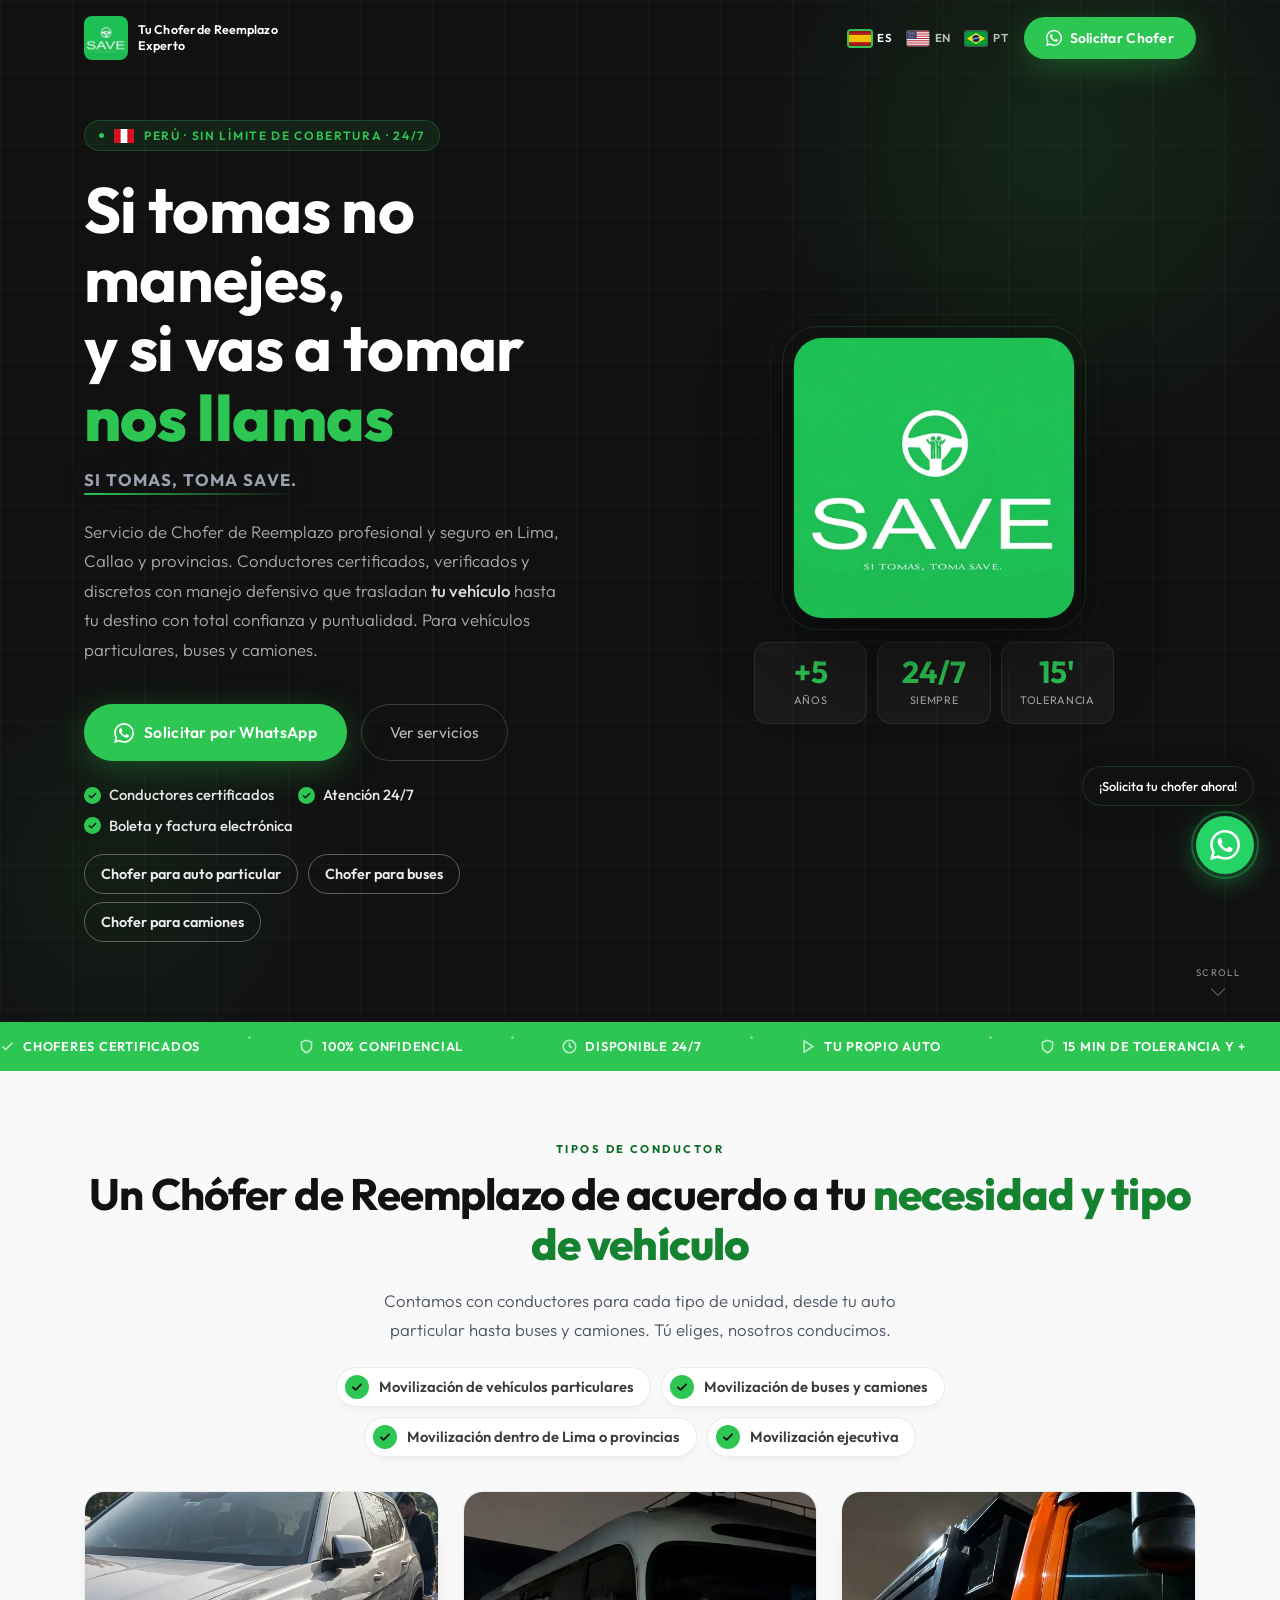
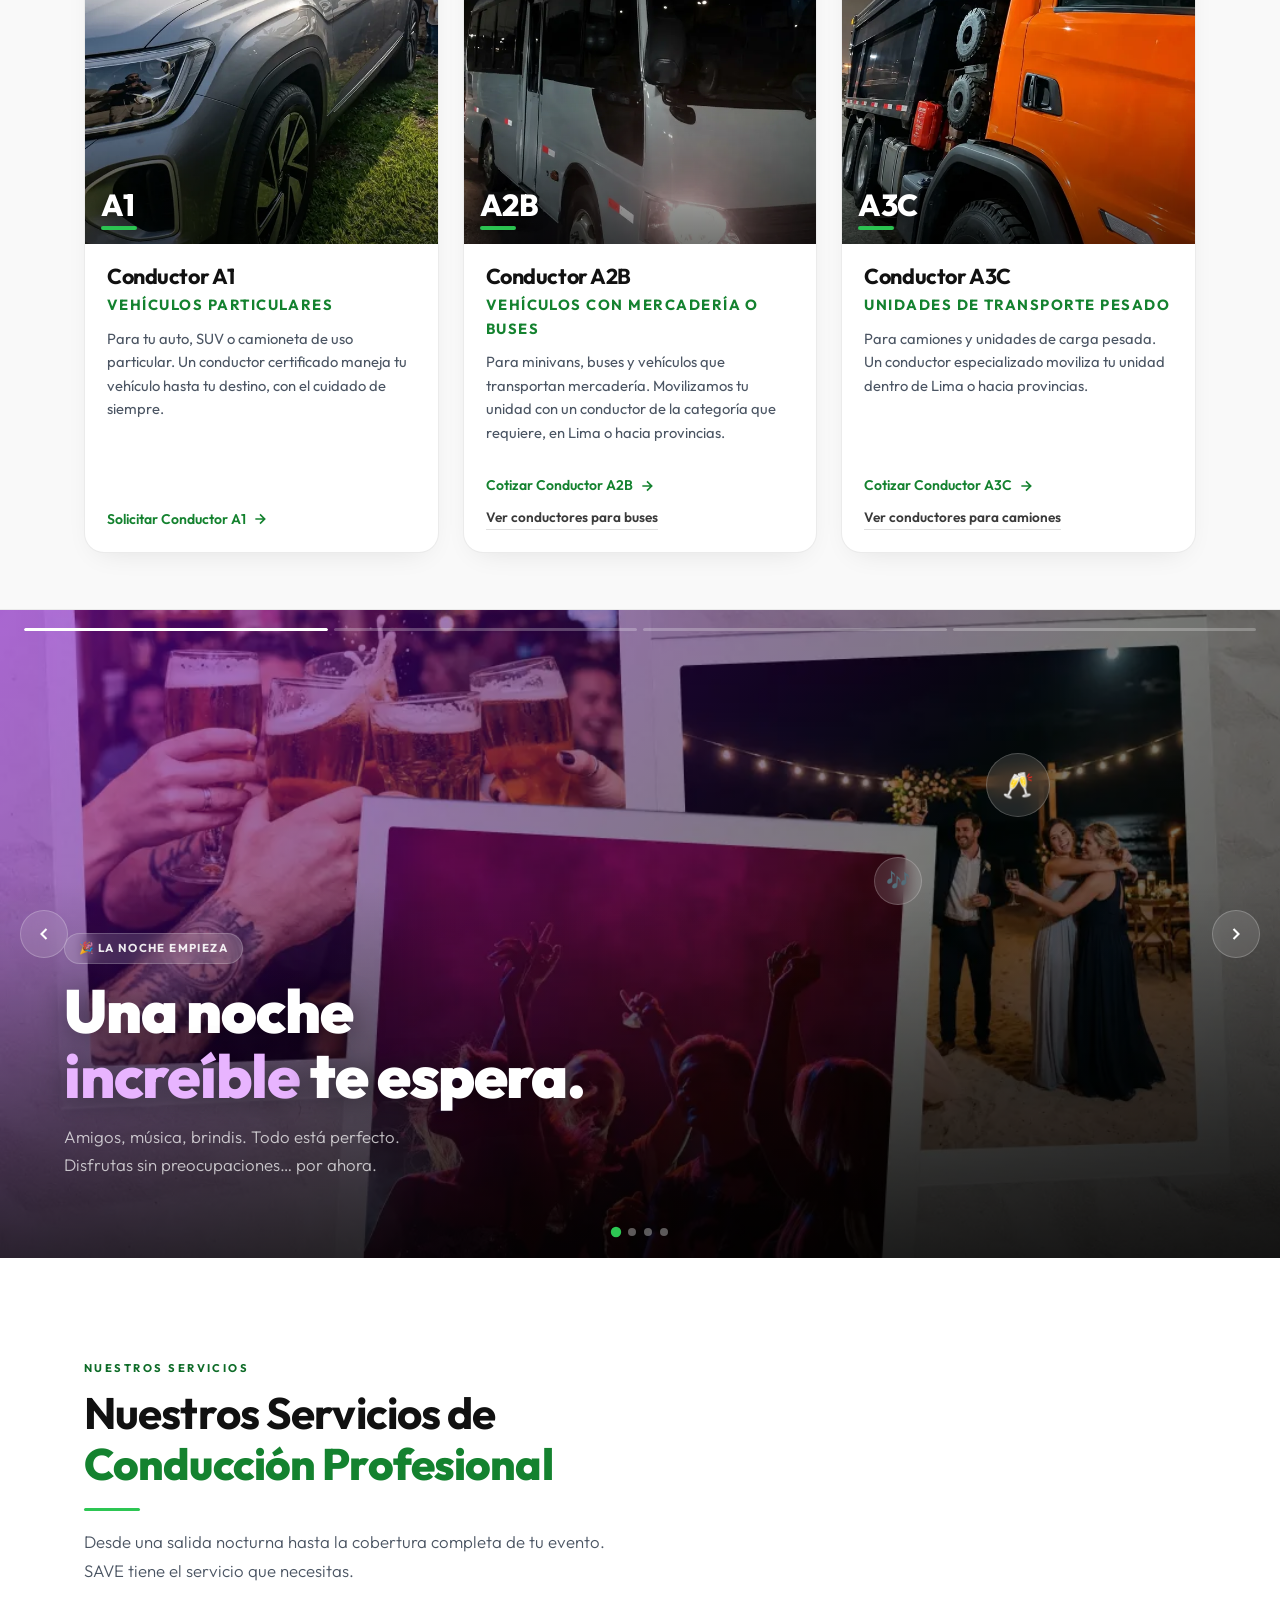
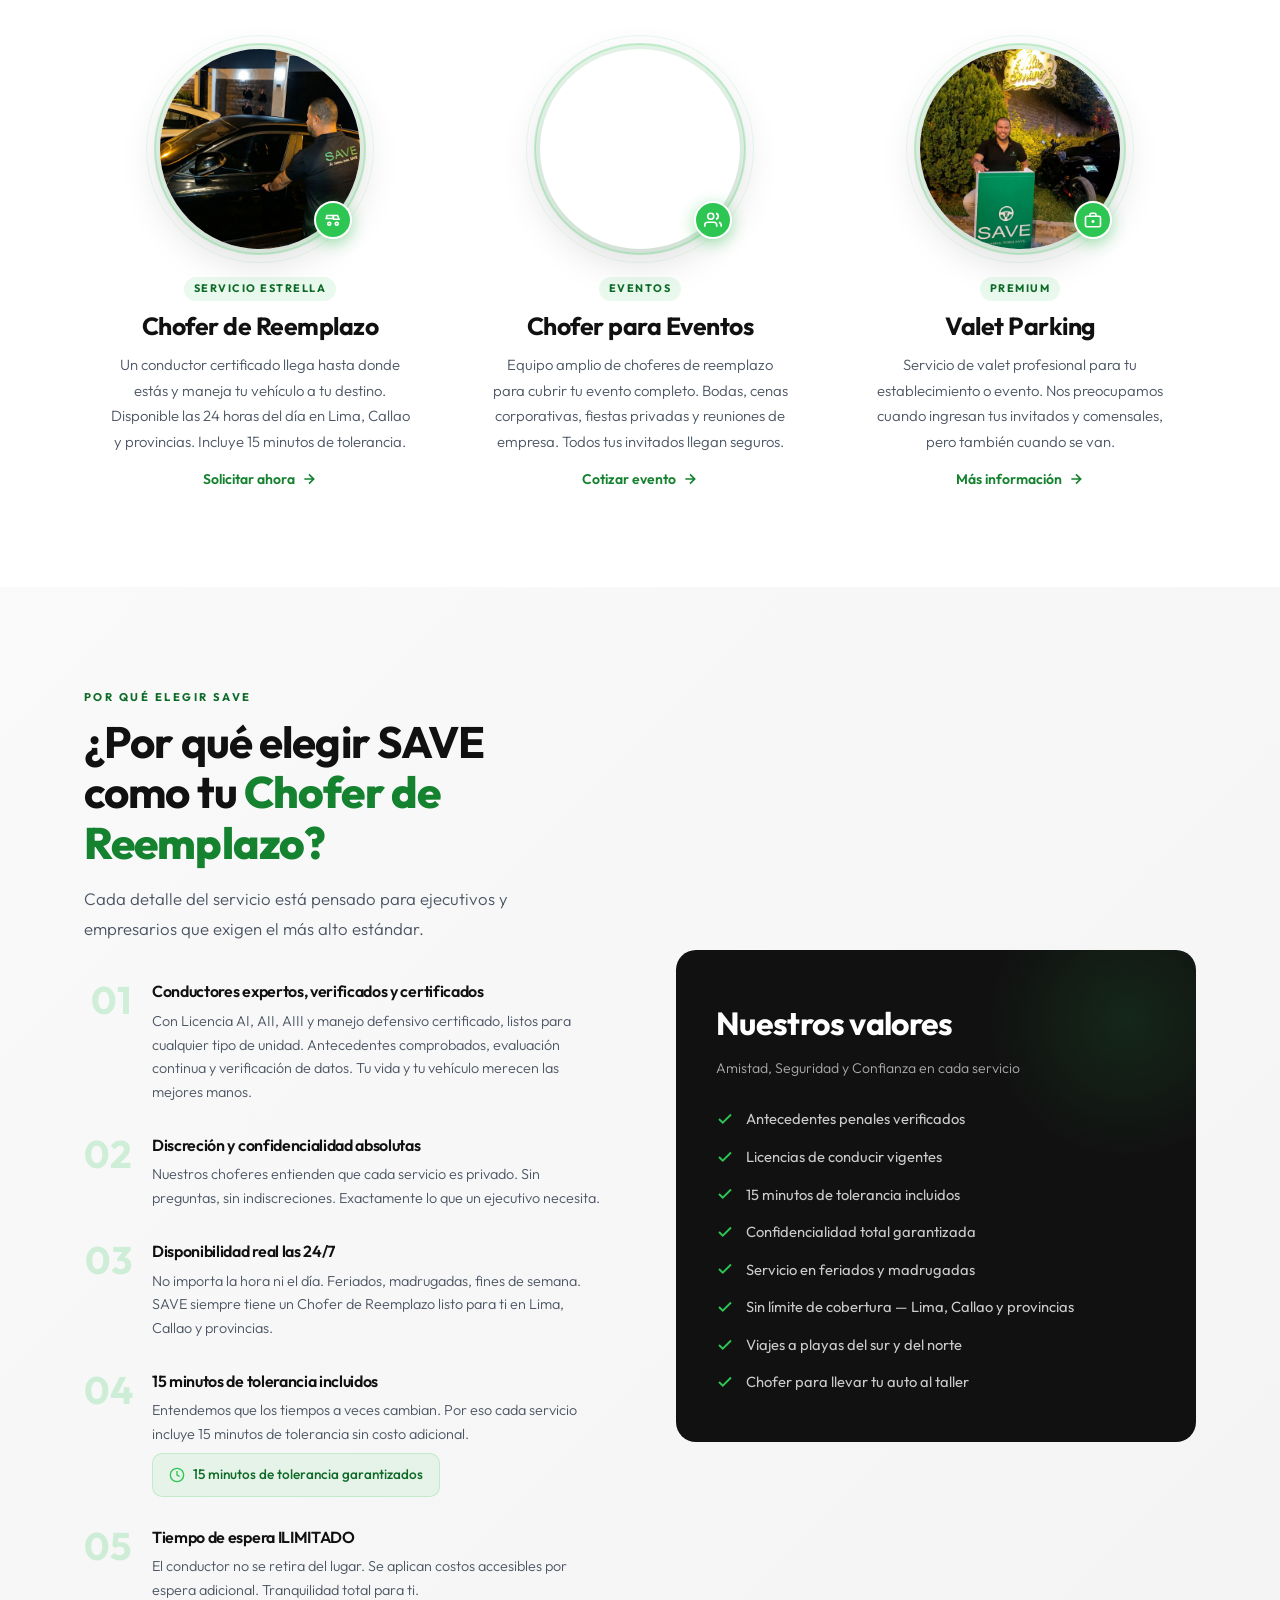
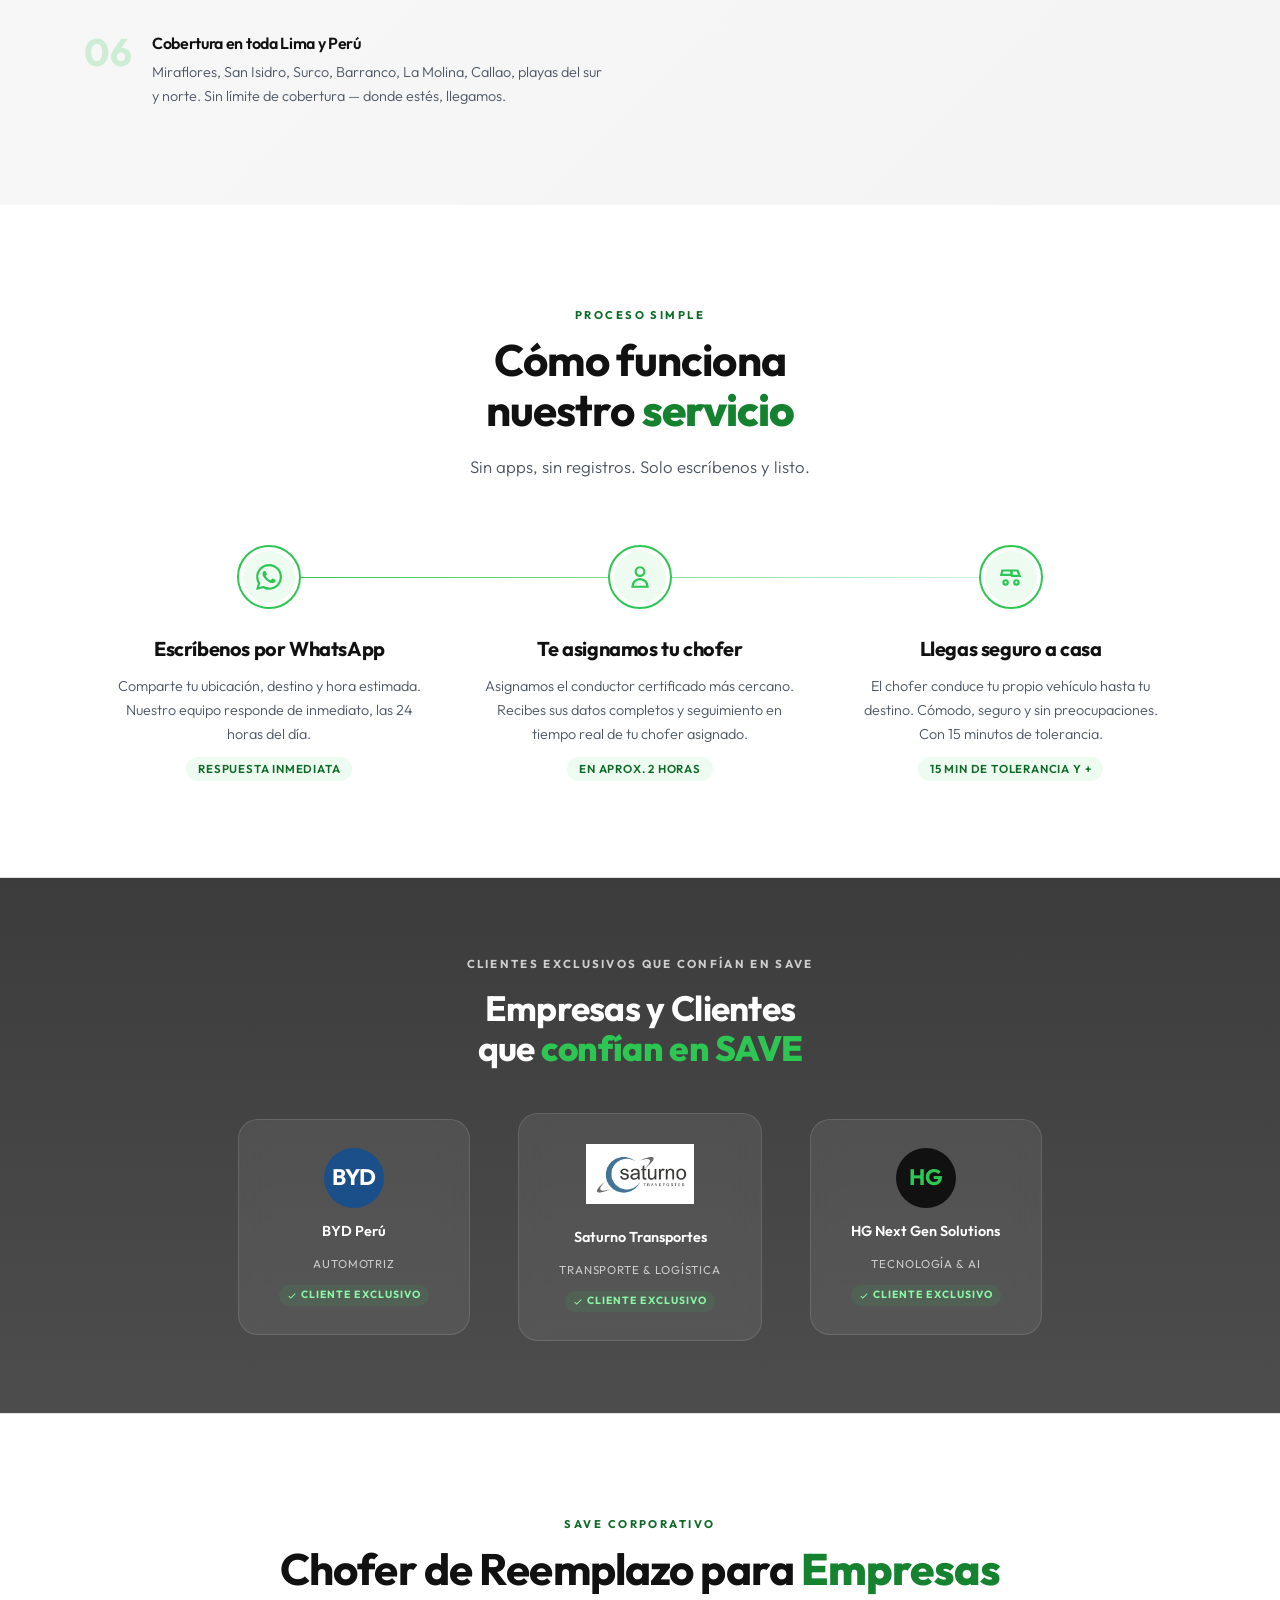
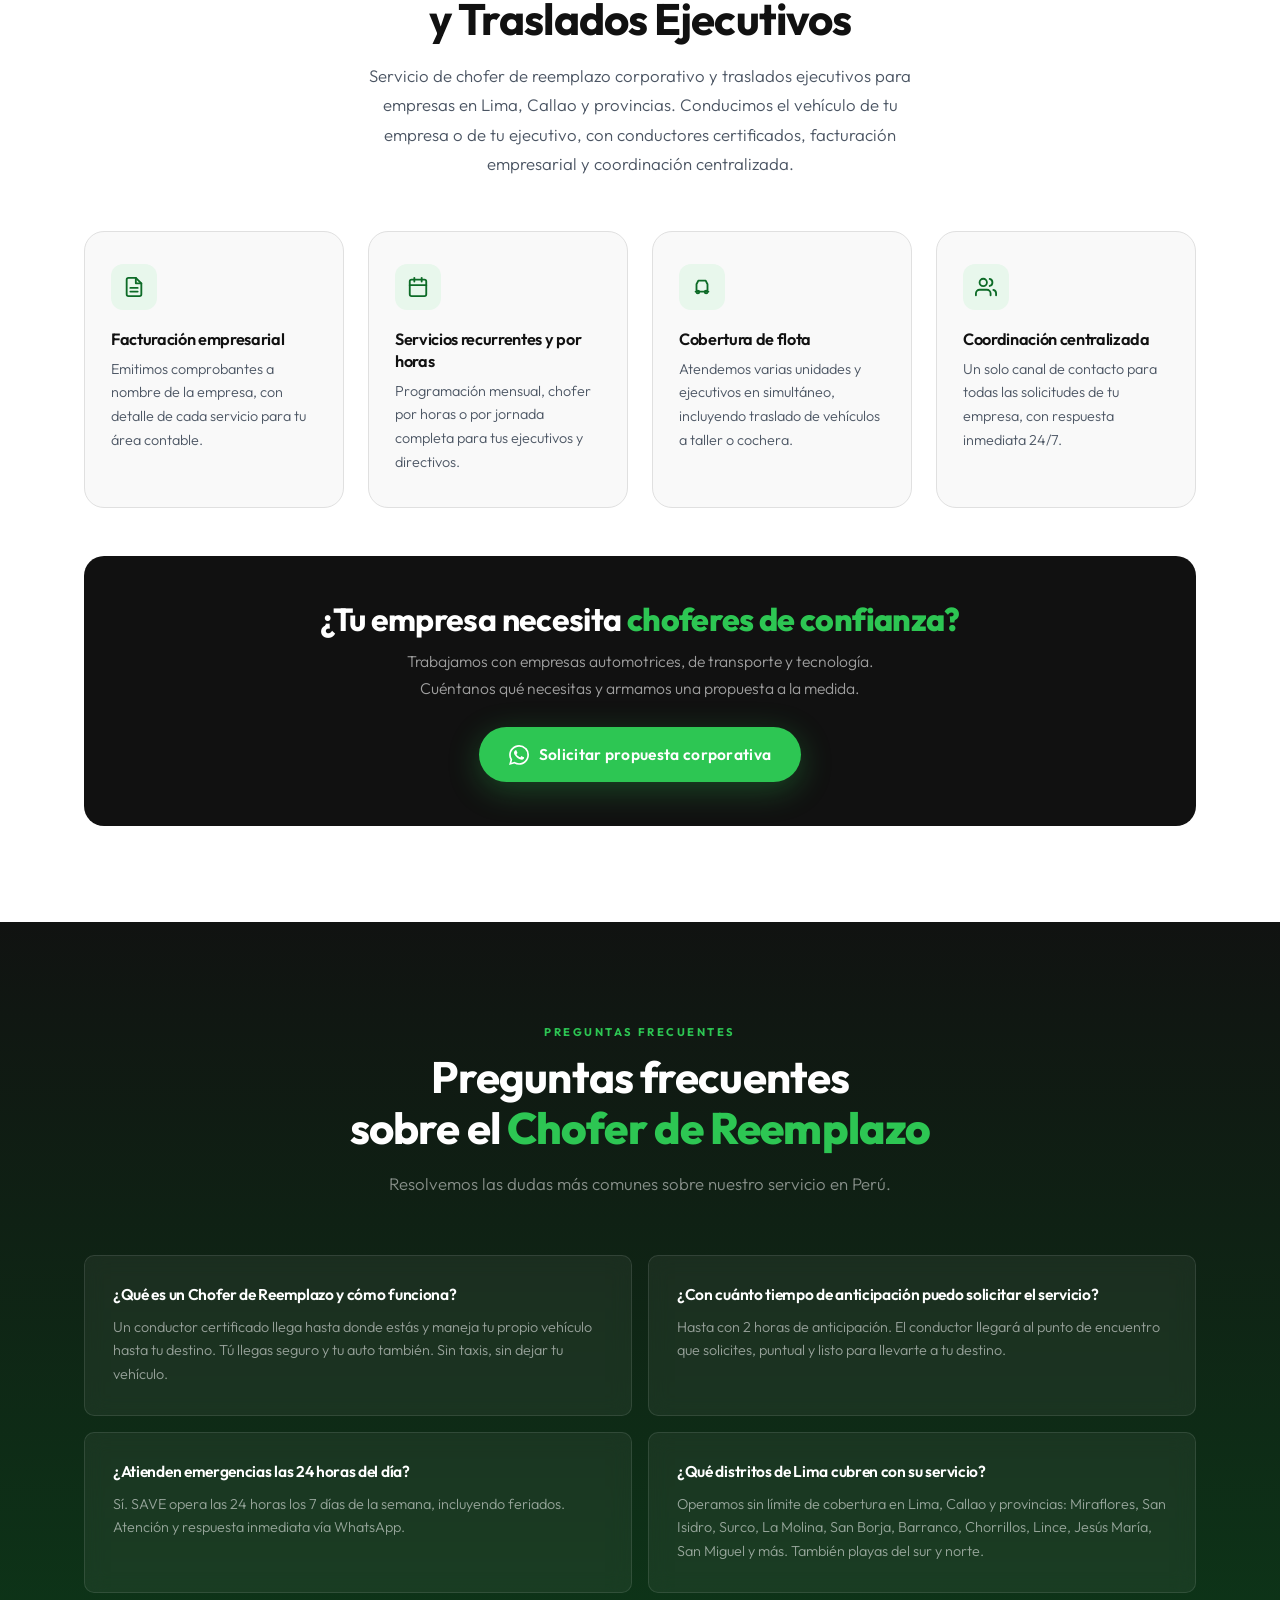
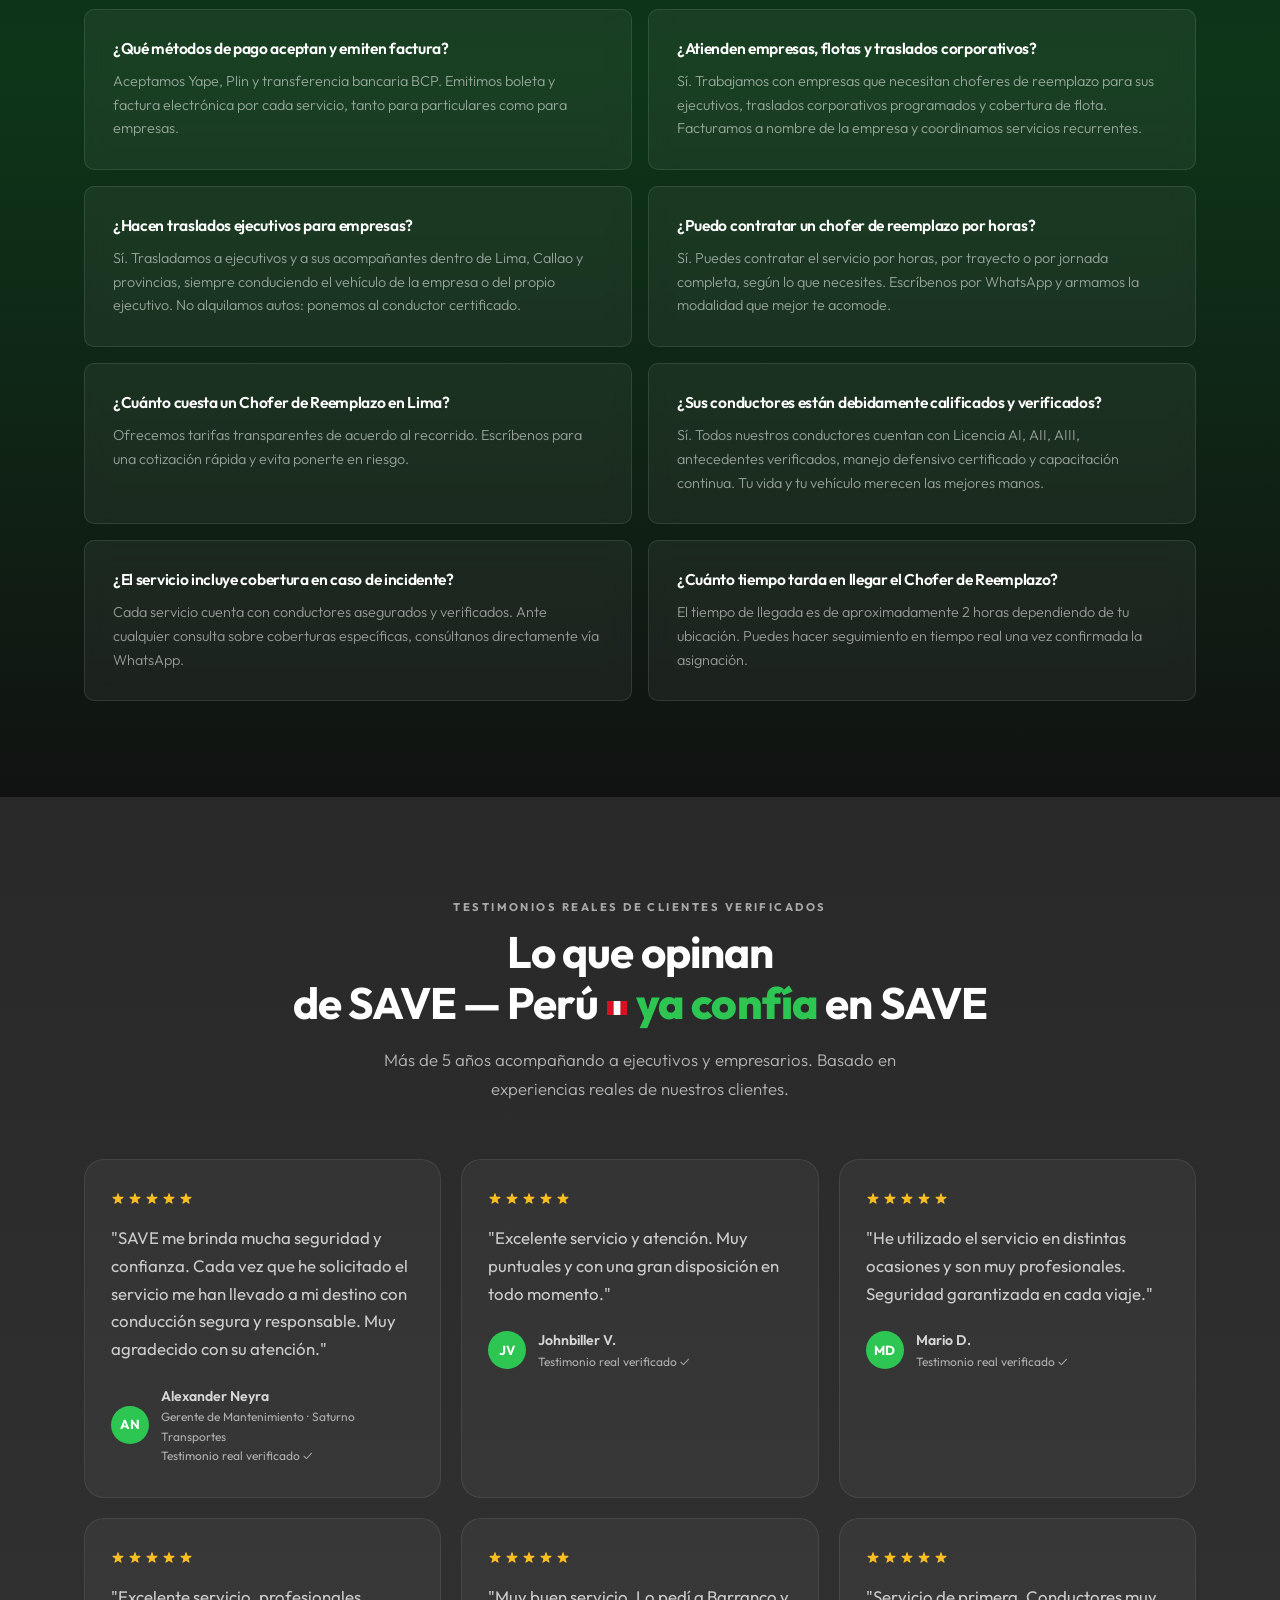
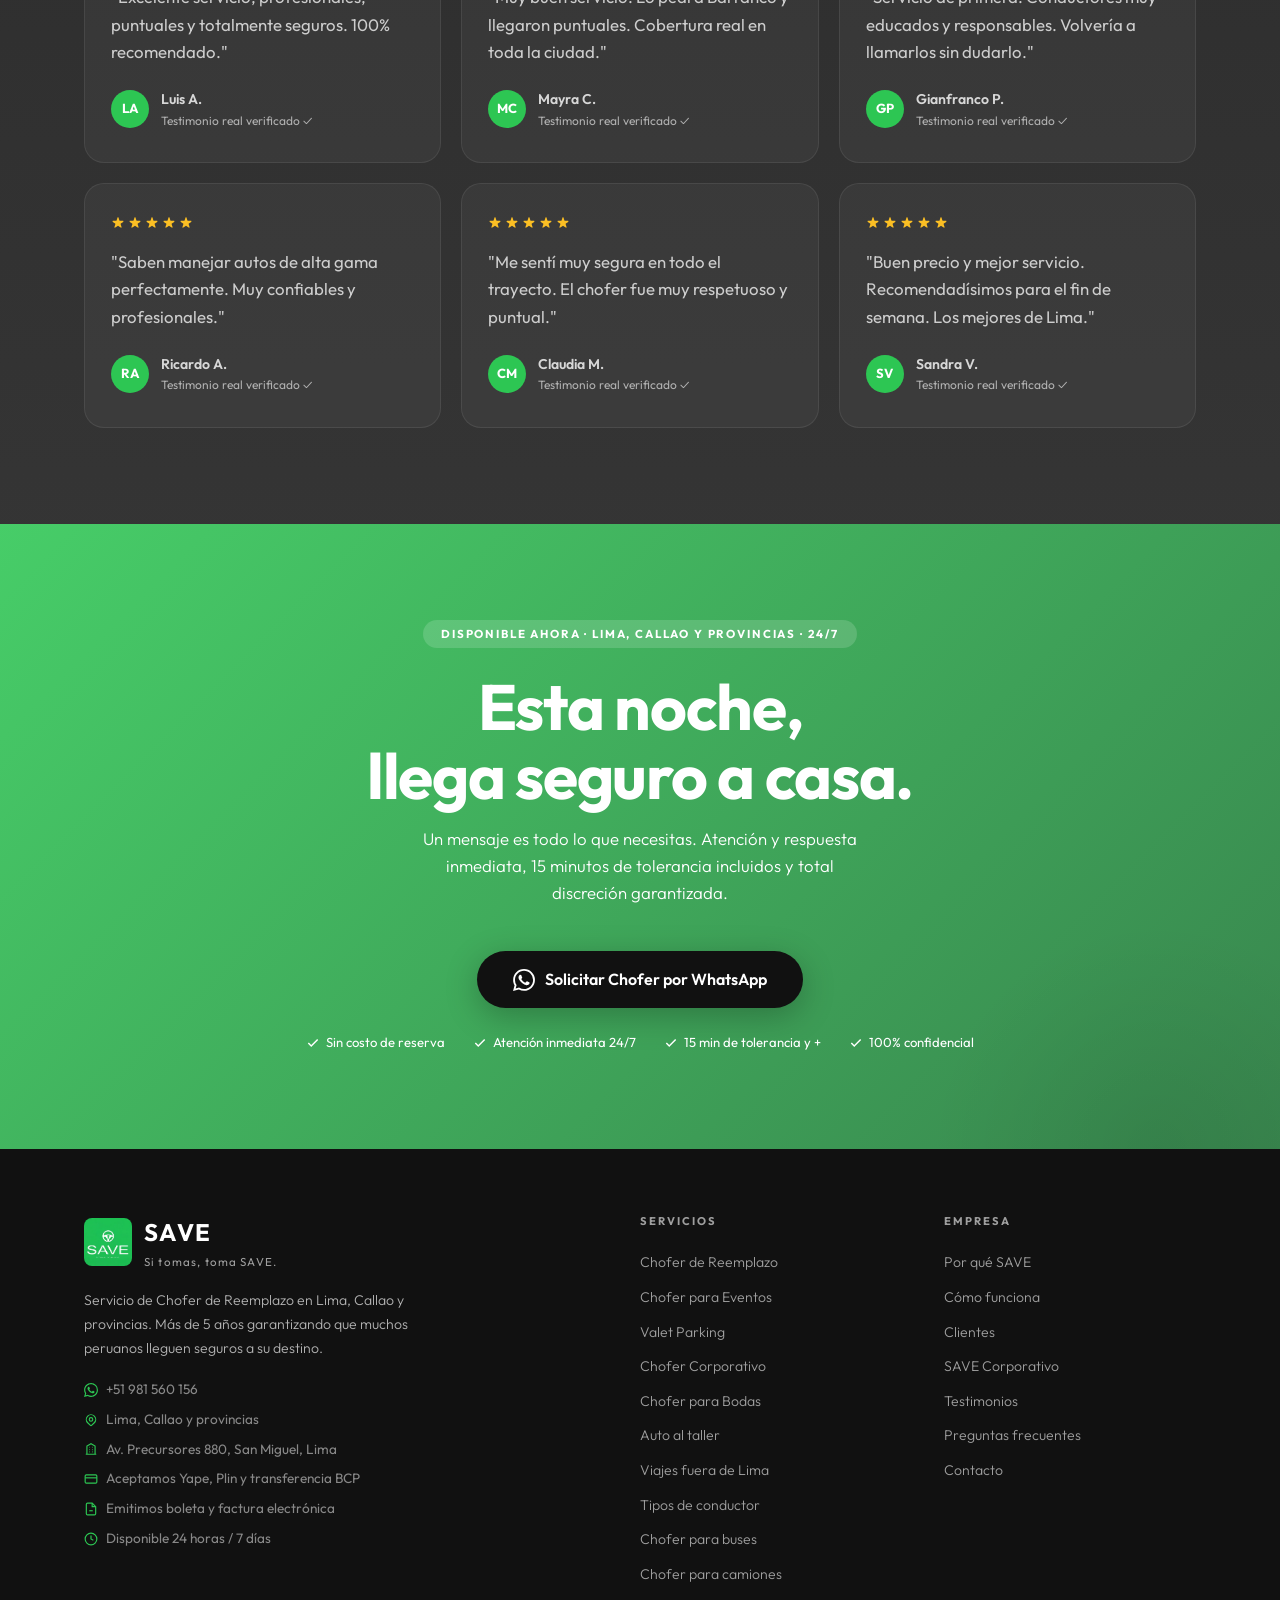
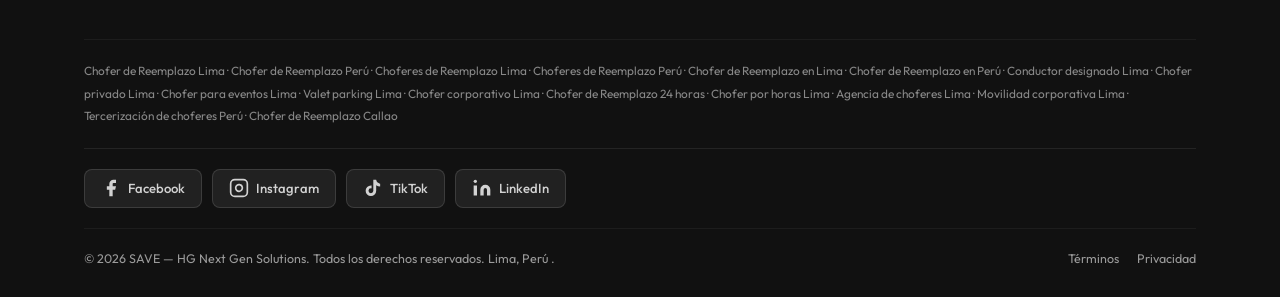
==== commit 4bea87f5: "Hero: enlaces por tipo de vehiculo (A1/A2B/A3C) y frase de cobertura" ====
--- a/index.html
+++ b/index.html
@@ -2295,6 +2295,18 @@
     .hero-trust li { display: inline-flex; align-items: center; gap: 8px; font-size: .92rem; font-weight: 500; color: rgba(255,255,255,.9); line-height: 1.4; }
     .hero-trust svg { flex: none; width: 17px; height: 17px; padding: 3px; border-radius: 50%; background: var(--green); color: var(--black); }
 
+    /* Enlaces por tipo de vehículo bajo el hero (enlazado interno con anchor descriptivo hacia las páginas de servicio) */
+    .hero-types { display: flex; flex-wrap: wrap; gap: 8px 10px; margin: 18px 0 0; padding: 0; list-style: none; animation: fadeUp 0.5s 0.32s ease both; }
+    .hero-types a {
+      display: inline-flex; align-items: center; min-height: 40px; padding: 8px 16px; border-radius: 999px;
+      border: 1px solid rgba(255,255,255,.32); color: rgba(255,255,255,.92); font-size: .9rem; font-weight: 600; line-height: 1.2;
+      transition: border-color .2s, color .2s, background .2s;
+    }
+    .hero-types a:hover, .hero-types a:focus-visible { border-color: var(--green); color: var(--white); background: rgba(45,198,83,.14); }
+    @media (max-width: 1024px) { .hero-types { justify-content: center; } }
+    @media (max-width: 640px) { .hero-types a { min-height: 44px; font-size: .92rem; } }
+    @media (prefers-reduced-motion: reduce) { .hero-types { animation: none; } .hero-types a { transition: none; } }
+
     /* CTA principal con pulso suave (se desactiva con prefers-reduced-motion) */
     .hero-actions .btn-wa, .sp-actions .btn-wa { animation: waCtaPulse 2.6s ease-out infinite; }
     @keyframes waCtaPulse {
@@ -2470,7 +2482,7 @@
             </h1>
             <p class="hero-slogan" style="font-style:normal;font-family:'Aptos','Calibri','Outfit',sans-serif;font-weight:700;font-size:1.05rem;letter-spacing:0.06em;text-transform:uppercase;"><span class="hero-slogan-wave"><span class="char" style="animation-delay:0.00s">S</span><span class="char" style="animation-delay:0.07s">I</span><span class="char space"> </span><span class="char" style="animation-delay:0.14s">T</span><span class="char" style="animation-delay:0.21s">O</span><span class="char" style="animation-delay:0.28s">M</span><span class="char" style="animation-delay:0.35s">A</span><span class="char" style="animation-delay:0.42s">S</span><span class="char" style="animation-delay:0.49s">,</span><span class="char space"> </span><span class="char" style="animation-delay:0.56s">T</span><span class="char" style="animation-delay:0.63s">O</span><span class="char" style="animation-delay:0.70s">M</span><span class="char" style="animation-delay:0.77s">A</span><span class="char space"> </span><span class="char" style="animation-delay:0.84s">S</span><span class="char" style="animation-delay:0.91s">A</span><span class="char" style="animation-delay:0.98s">V</span><span class="char" style="animation-delay:1.05s">E</span><span class="char" style="animation-delay:1.12s">.</span></span></p>
             <p class="hero-desc">
-              Servicio de Chofer de Reemplazo profesional y seguro en Lima, Callao y provincias. Conductores certificados, verificados y discretos con manejo defensivo que trasladan <strong style="color:rgba(255,255,255,0.85);font-weight:500;">tu vehículo</strong> hasta tu destino con total confianza y puntualidad.
+              Servicio de Chofer de Reemplazo profesional y seguro en Lima, Callao y provincias. Conductores certificados, verificados y discretos con manejo defensivo que trasladan <strong style="color:rgba(255,255,255,0.85);font-weight:500;">tu vehículo</strong> hasta tu destino con total confianza y puntualidad. Para vehículos particulares, buses y camiones.
             </p>
             <div class="hero-actions">
               <a href="https://wa.me/51981560156?text=Hola%20!%0AQuiero%20solicitar%20un%20SAVE%20un%20Ch%C3%B3fer%20de%20Reemplazo%20Seguro%20y%20de%20Confianza"
@@ -2482,6 +2494,7 @@
               <a href="#servicios" class="btn-outline" data-event="ver_servicios_click">Ver servicios</a>
             </div>
             <ul class="hero-trust"><li><svg viewBox="0 0 24 24" fill="none" stroke="currentColor" stroke-width="3" stroke-linecap="round" stroke-linejoin="round" aria-hidden="true" focusable="false"><path d="M5 12.5l4.5 4.5L19 7.5"/></svg><span>Conductores certificados</span></li><li><svg viewBox="0 0 24 24" fill="none" stroke="currentColor" stroke-width="3" stroke-linecap="round" stroke-linejoin="round" aria-hidden="true" focusable="false"><path d="M5 12.5l4.5 4.5L19 7.5"/></svg><span>Atención 24/7</span></li><li><svg viewBox="0 0 24 24" fill="none" stroke="currentColor" stroke-width="3" stroke-linecap="round" stroke-linejoin="round" aria-hidden="true" focusable="false"><path d="M5 12.5l4.5 4.5L19 7.5"/></svg><span>Boleta y factura electrónica</span></li></ul>
+            <ul class="hero-types" aria-label="Tipos de chofer de reemplazo"><li><a href="#tipos-de-chofer" data-event="tipo_chofer_click" data-tipo="a1">Chofer para auto particular</a></li><li><a href="/chofer-de-reemplazo-buses.html" data-event="tipo_chofer_click" data-tipo="a2b">Chofer para buses</a></li><li><a href="/chofer-de-reemplazo-camiones.html" data-event="tipo_chofer_click" data-tipo="a3c">Chofer para camiones</a></li></ul>
           </div>
           <div class="hero-visual">
             <div class="hero-logo-frame">
@@ -3476,6 +3489,12 @@
   </script>
 
   <script>
+    // Tracking de enlaces por tipo de vehículo (hero)
+    document.querySelectorAll('[data-event="tipo_chofer_click"]').forEach(function (a) {
+      a.addEventListener('click', function () {
+        if (typeof gtag !== 'undefined') gtag('event', 'tipo_chofer_click', { event_category: 'navegacion', tipo: a.getAttribute('data-tipo') });
+      });
+    });
     // Carrusel de tipos de conductor: mejora progresiva (sin JS sigue siendo deslizable con el dedo)
     (function () {
       var track = document.getElementById('drivers-track');
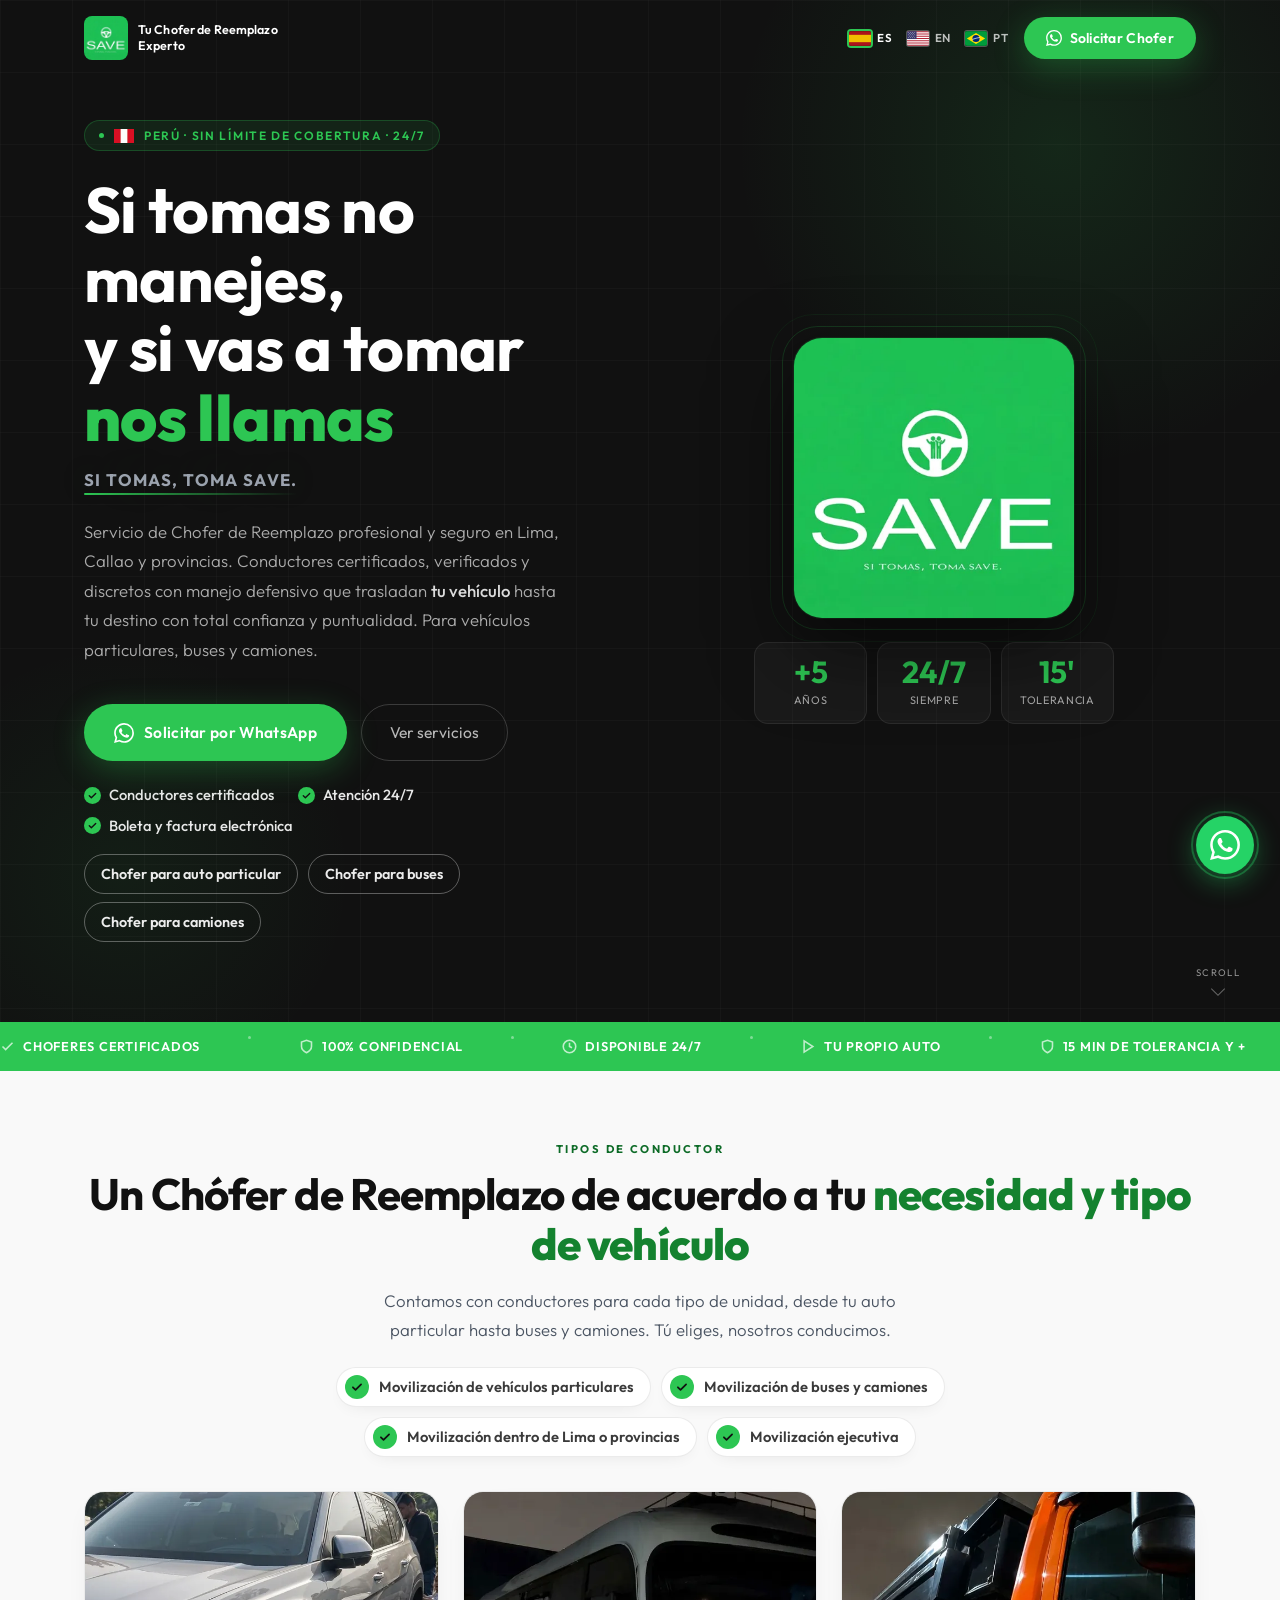
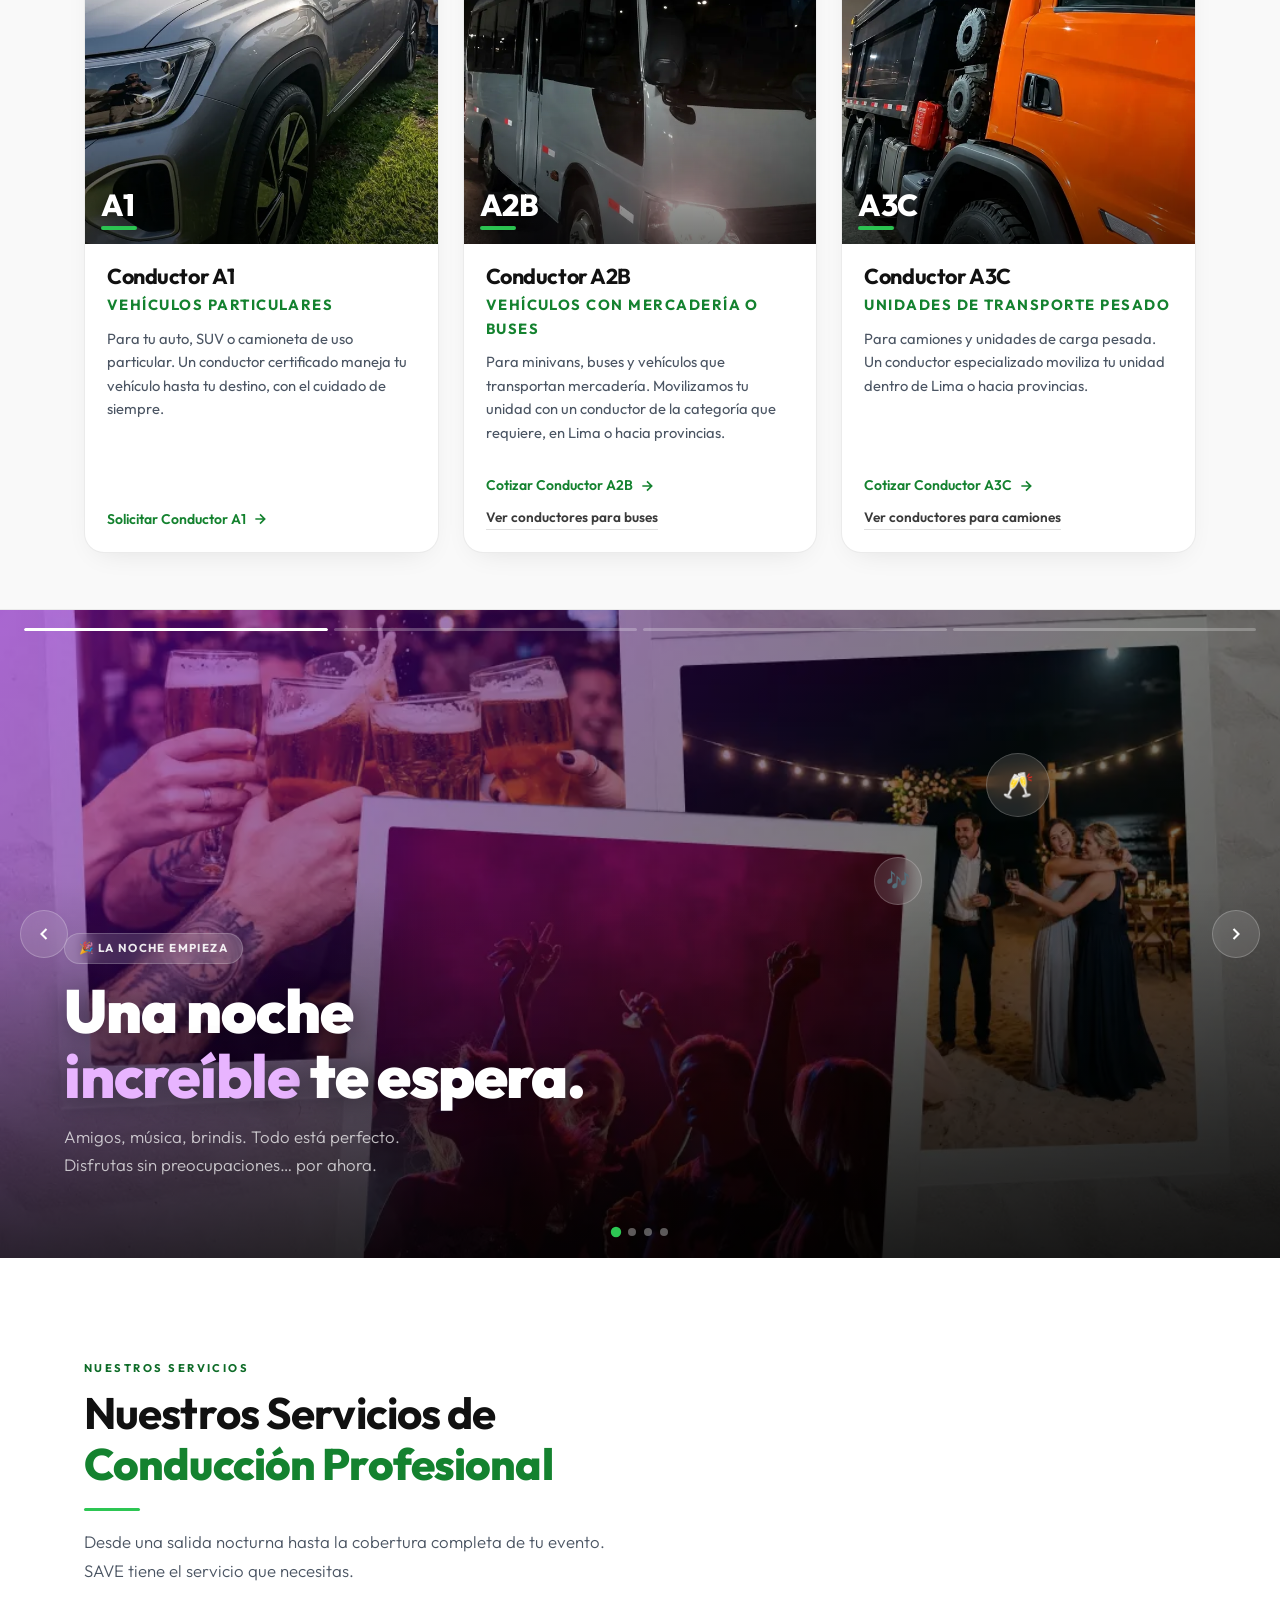
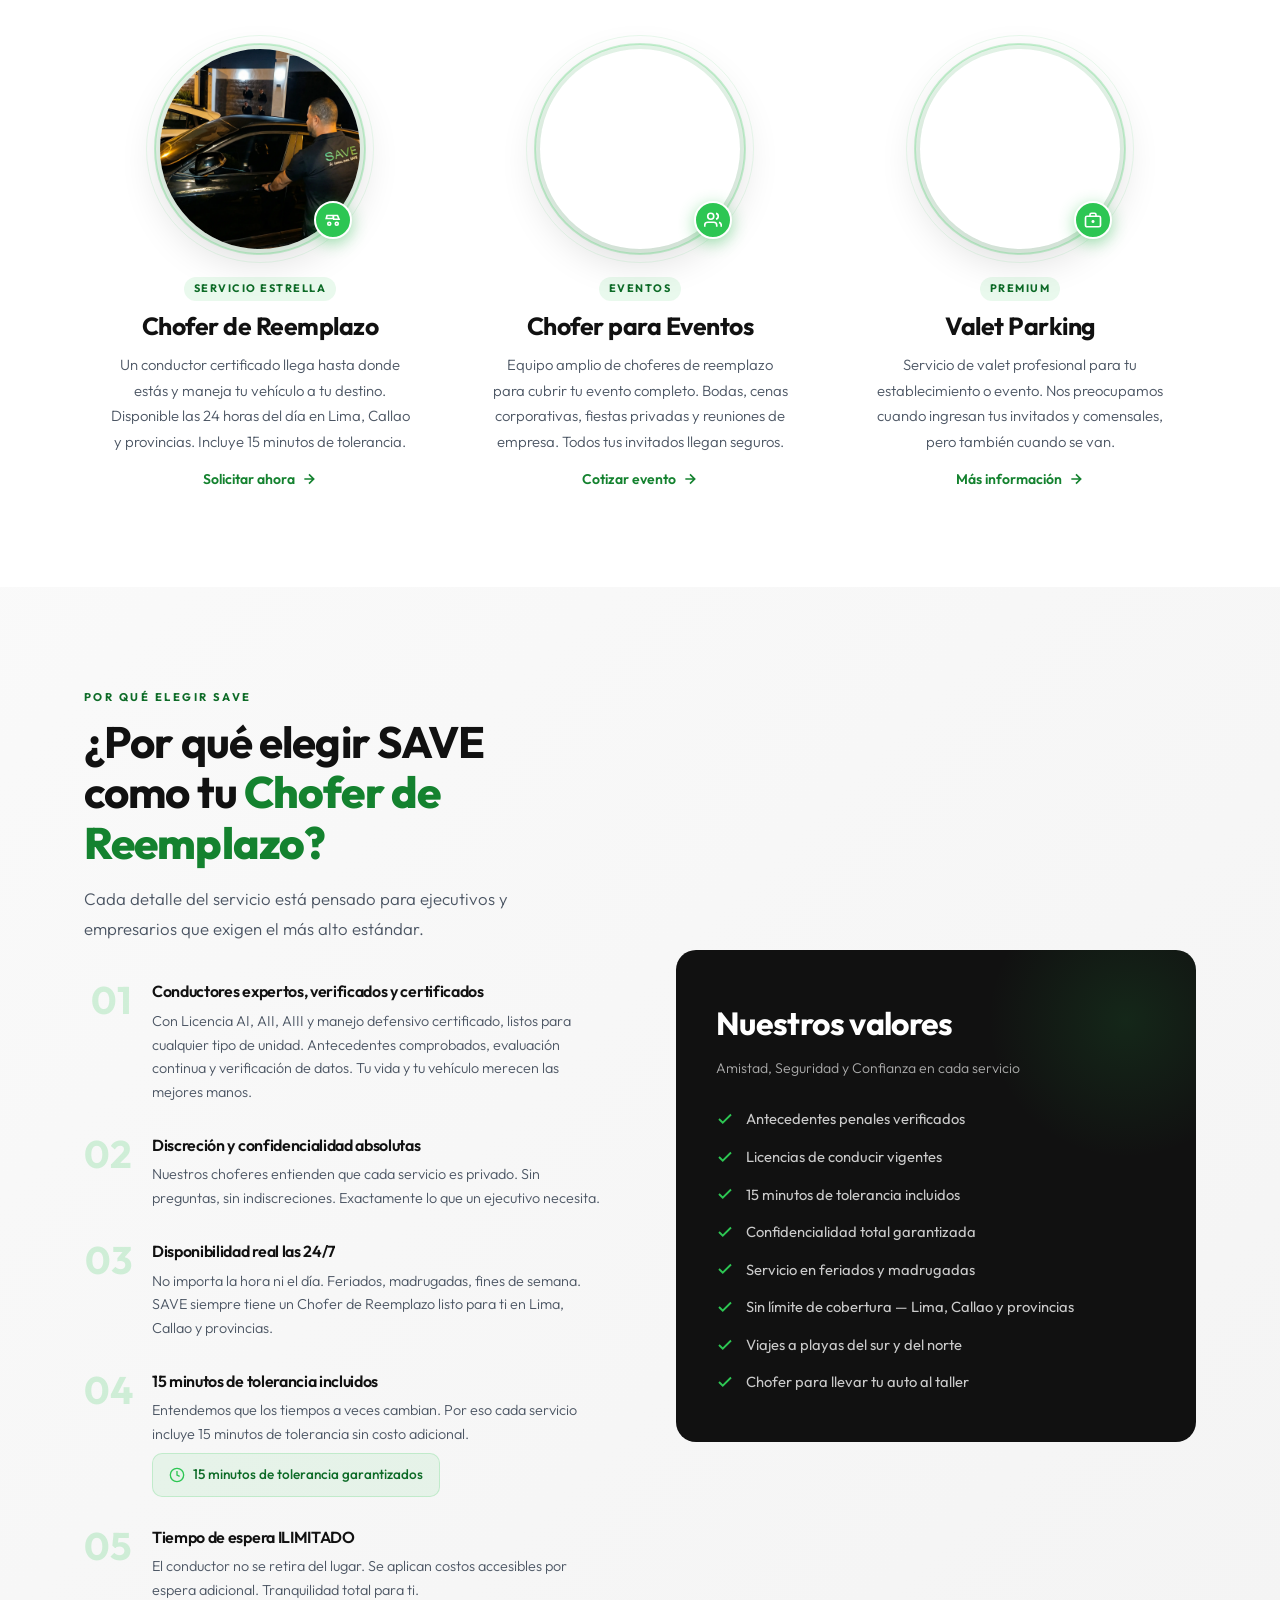
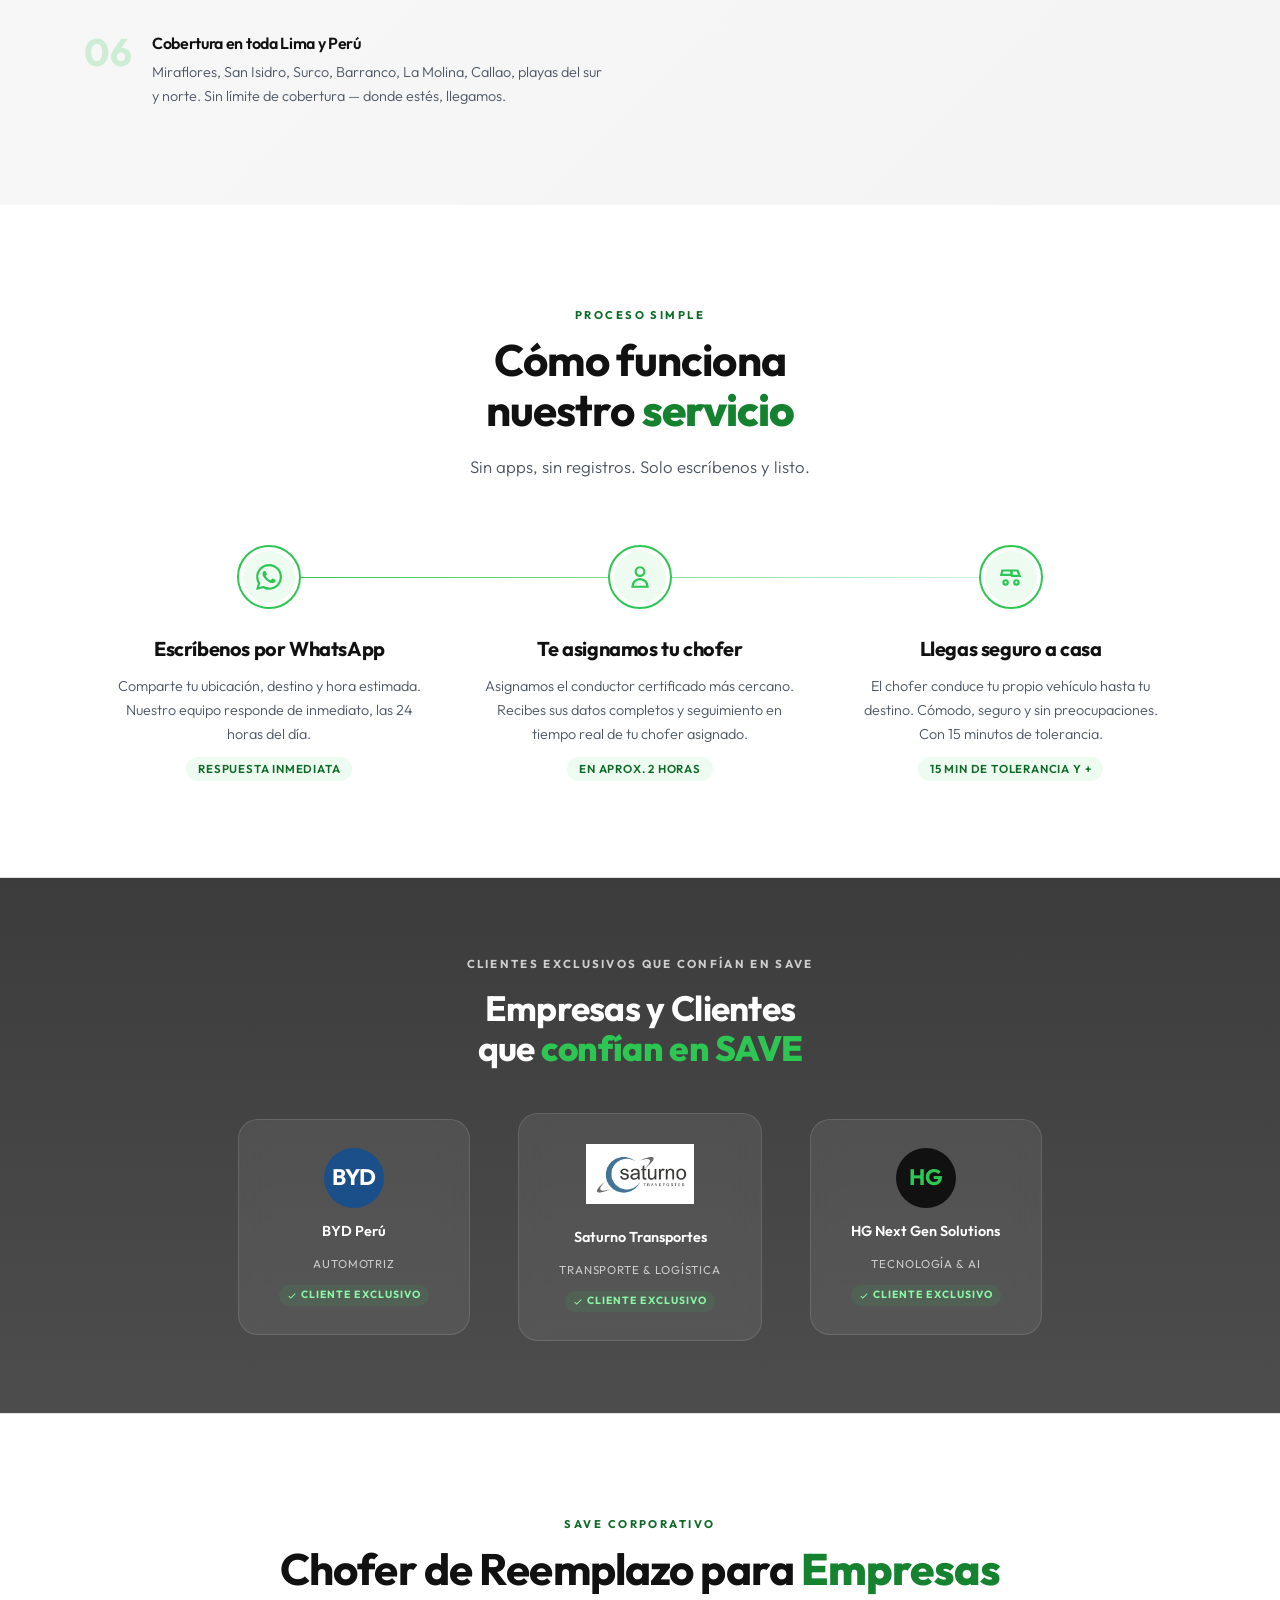
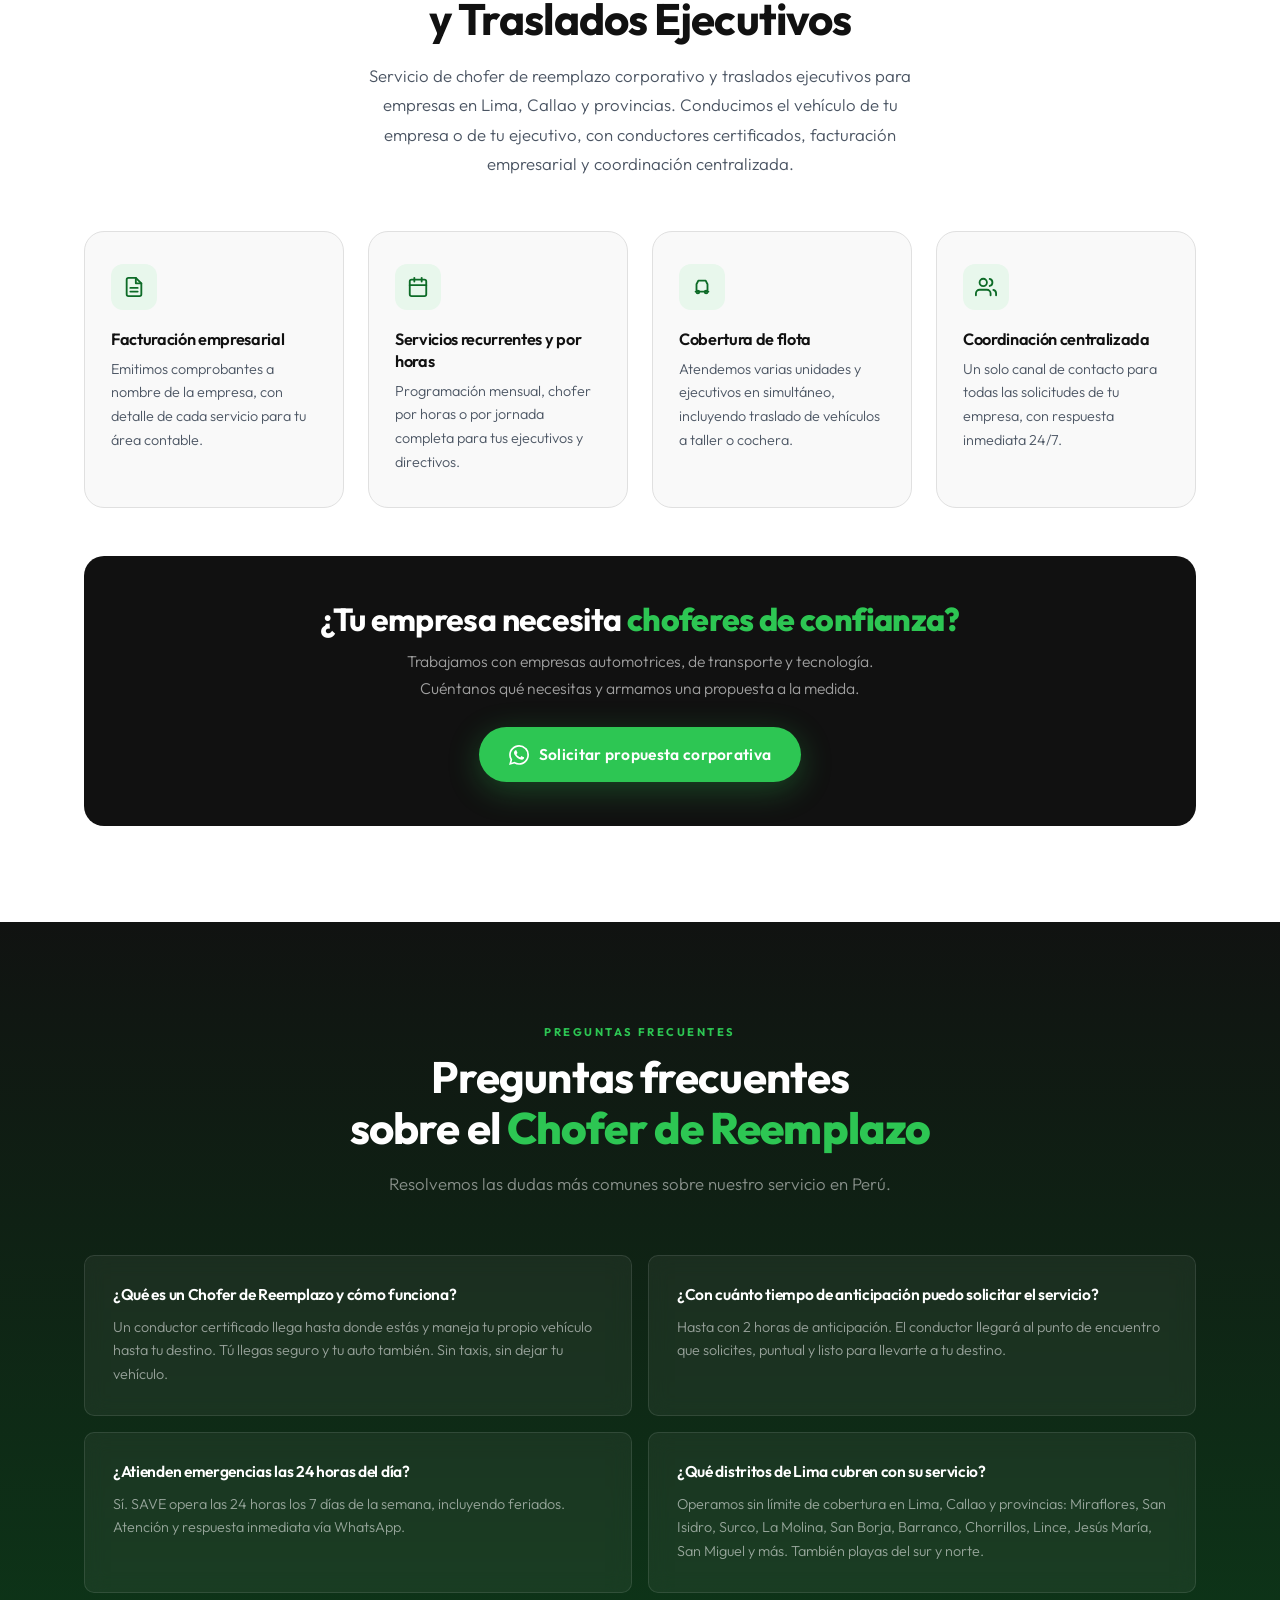
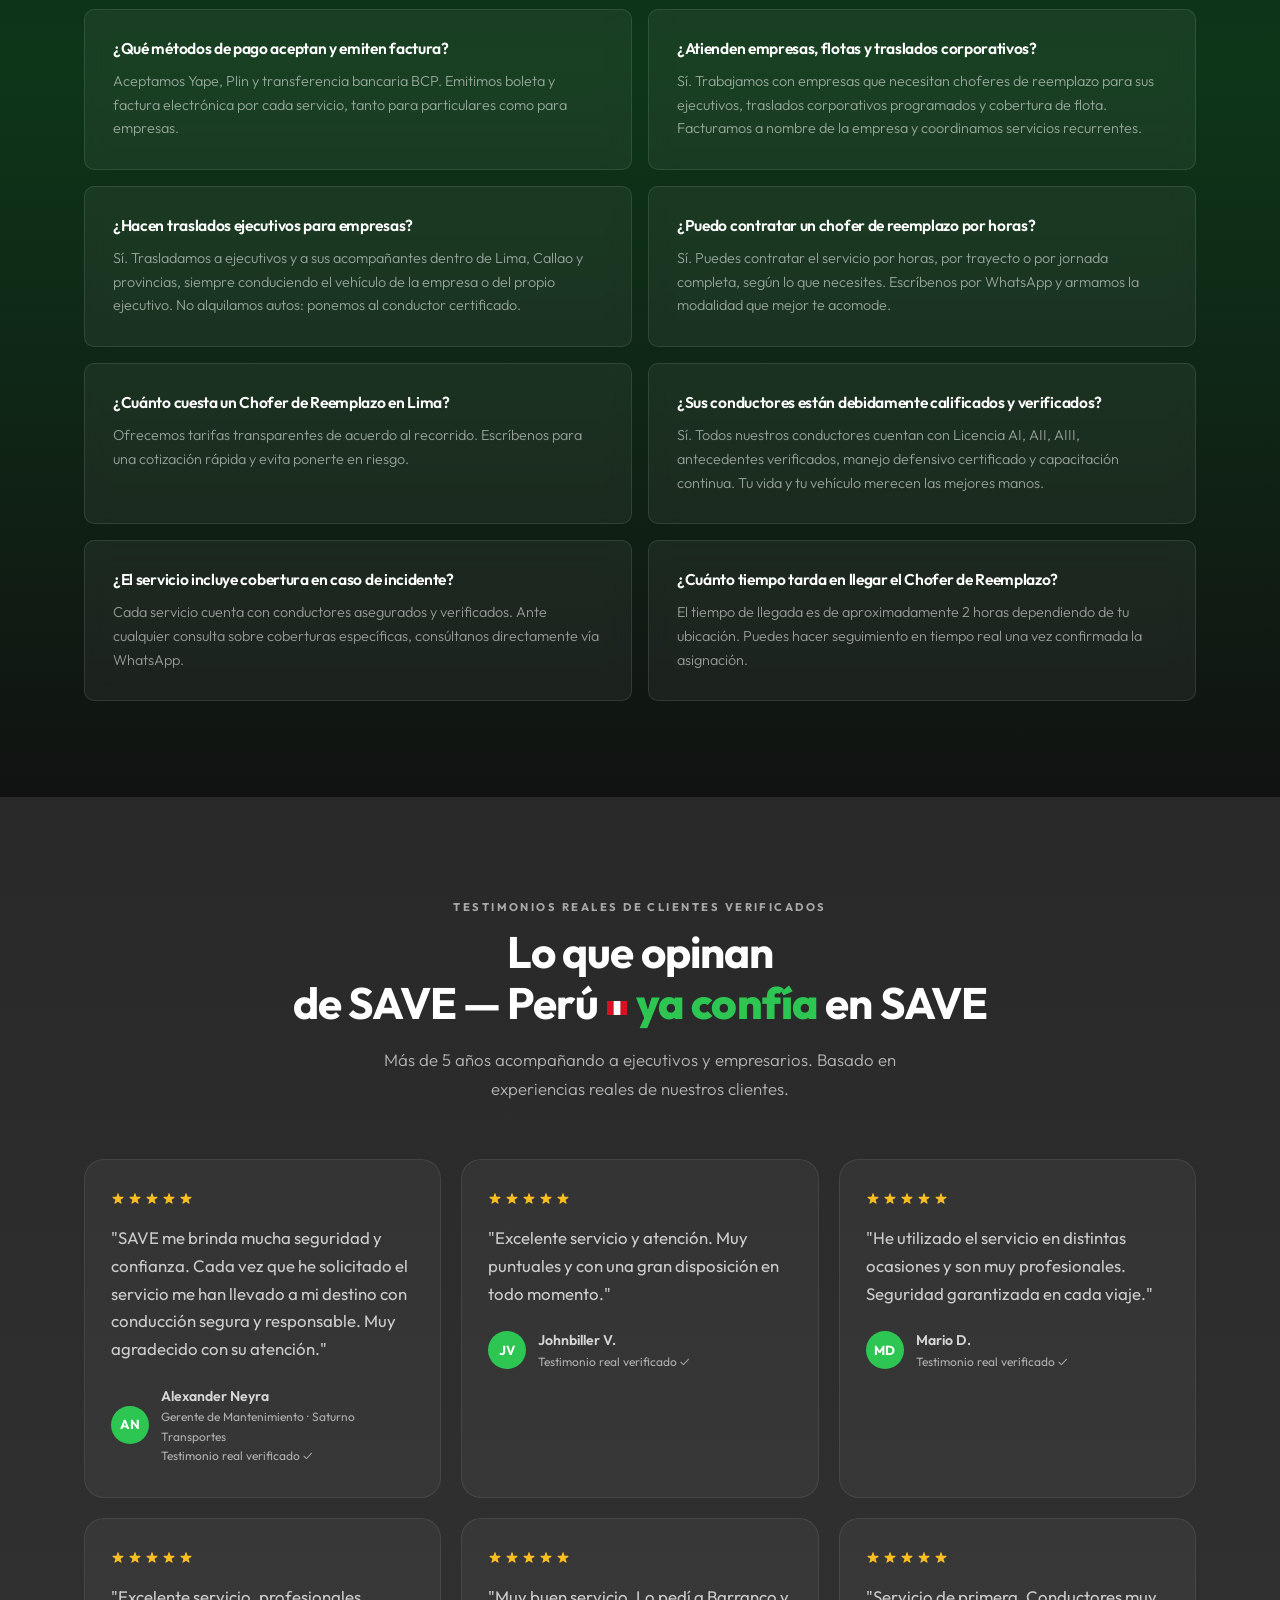
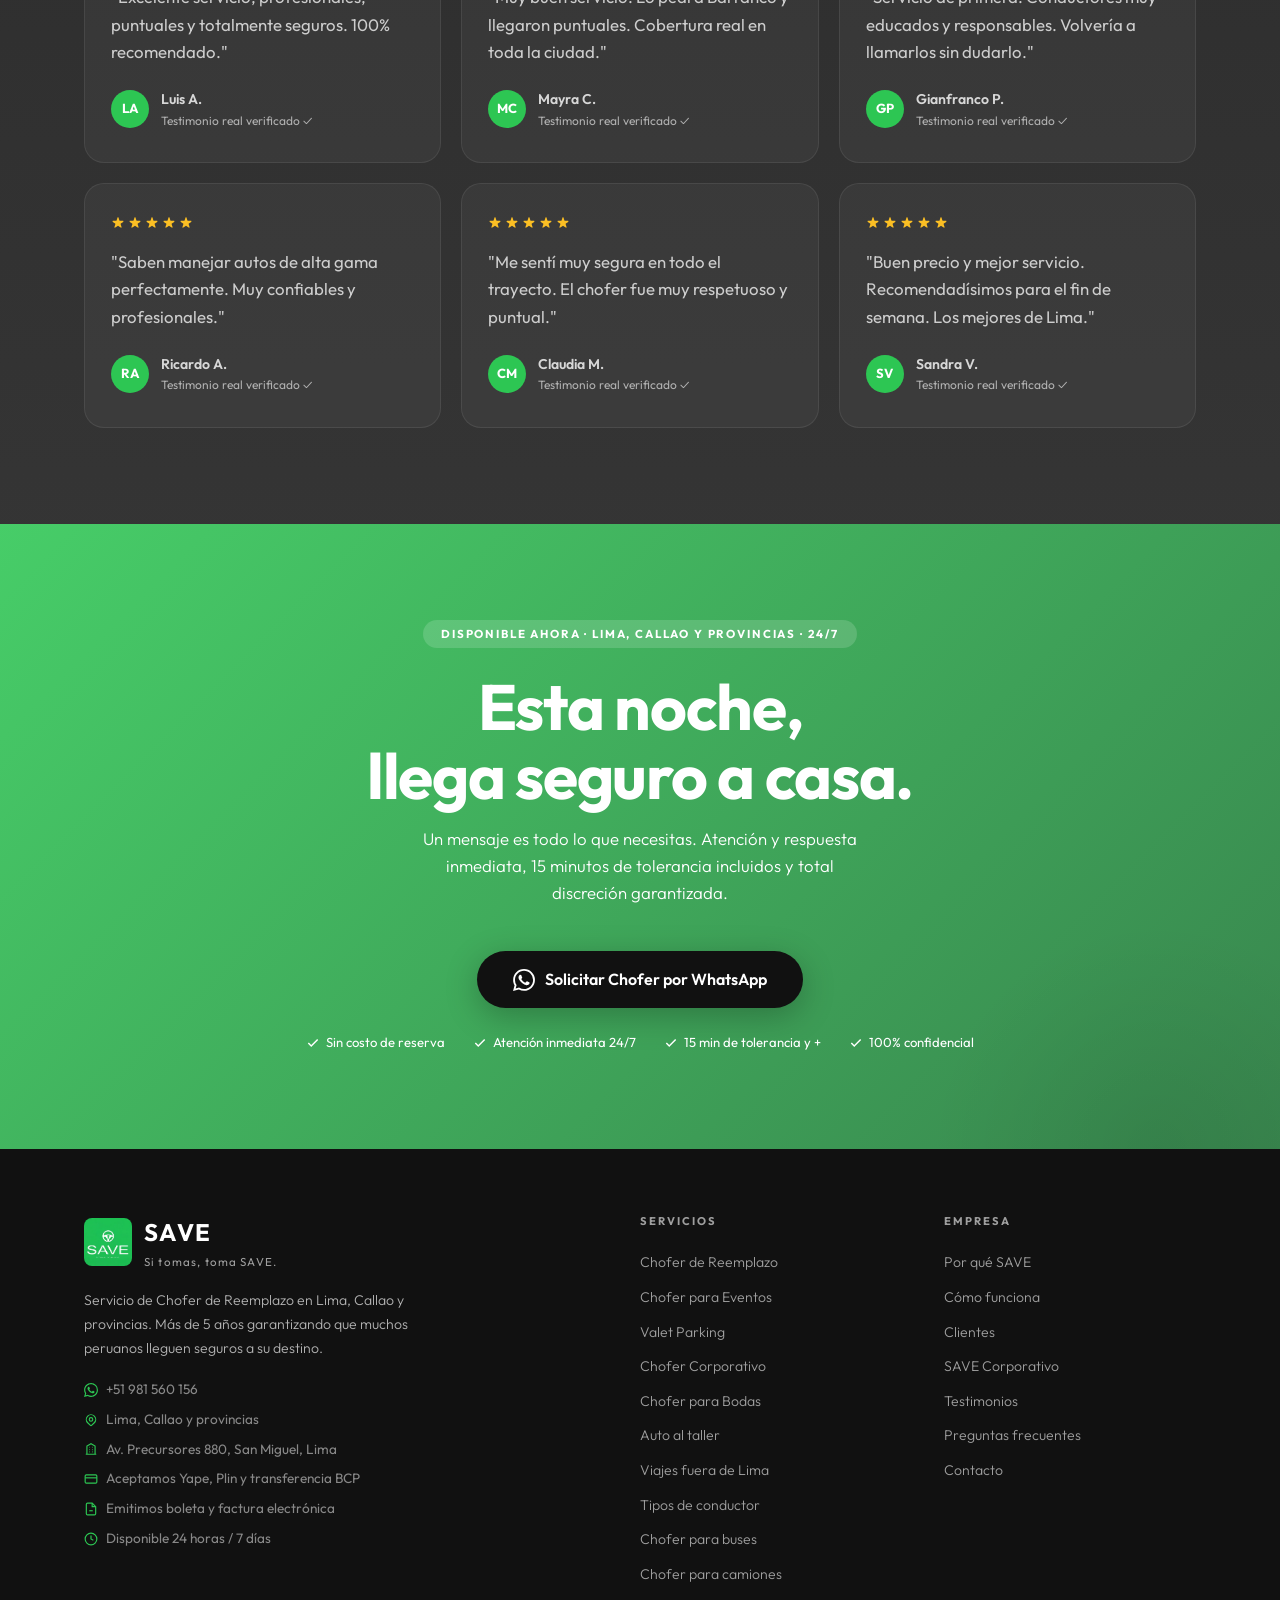
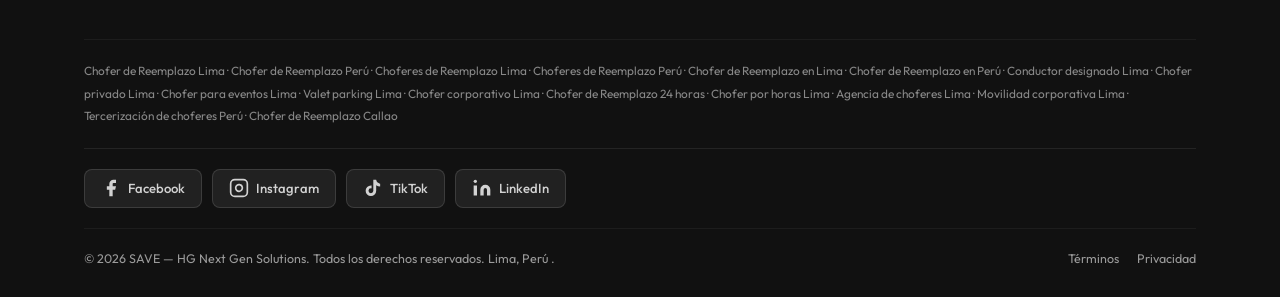
==== commit fa92e8fd: "Quitar Google Tag Manager vacio (GTM-K837VJQZ)" ====
--- a/index.html
+++ b/index.html
@@ -2426,11 +2426,6 @@
 </head>
 <body>
 
-  <!-- Google Tag Manager (noscript) -->
-  <noscript><iframe src="https://www.googletagmanager.com/ns.html?id=GTM-K837VJQZ"
-  height="0" width="0" style="display:none;visibility:hidden"></iframe></noscript>
-  <!-- End Google Tag Manager -->
-
   <!-- WHATSAPP FLOAT -->
   <div class="wa-float">
     <div class="wa-tooltip">¡Solicita tu chofer ahora!</div>
@@ -3531,13 +3526,5 @@
       sync();
     })();
   </script>
-
-  <!-- Google Tag Manager (deferred) -->
-  <script>(function(w,d,s,l,i){w[l]=w[l]||[];w[l].push({'gtm.start':
-  new Date().getTime(),event:'gtm.js'});var f=d.getElementsByTagName(s)[0],
-  j=d.createElement(s),dl=l!='dataLayer'?'&l='+l:'';j.async=true;j.src=
-  'https://www.googletagmanager.com/gtm.js?id='+i+dl;f.parentNode.insertBefore(j,f);
-  })(window,document,'script','dataLayer','GTM-K837VJQZ');</script>
-  <!-- End Google Tag Manager -->
 </body>
 </html>
